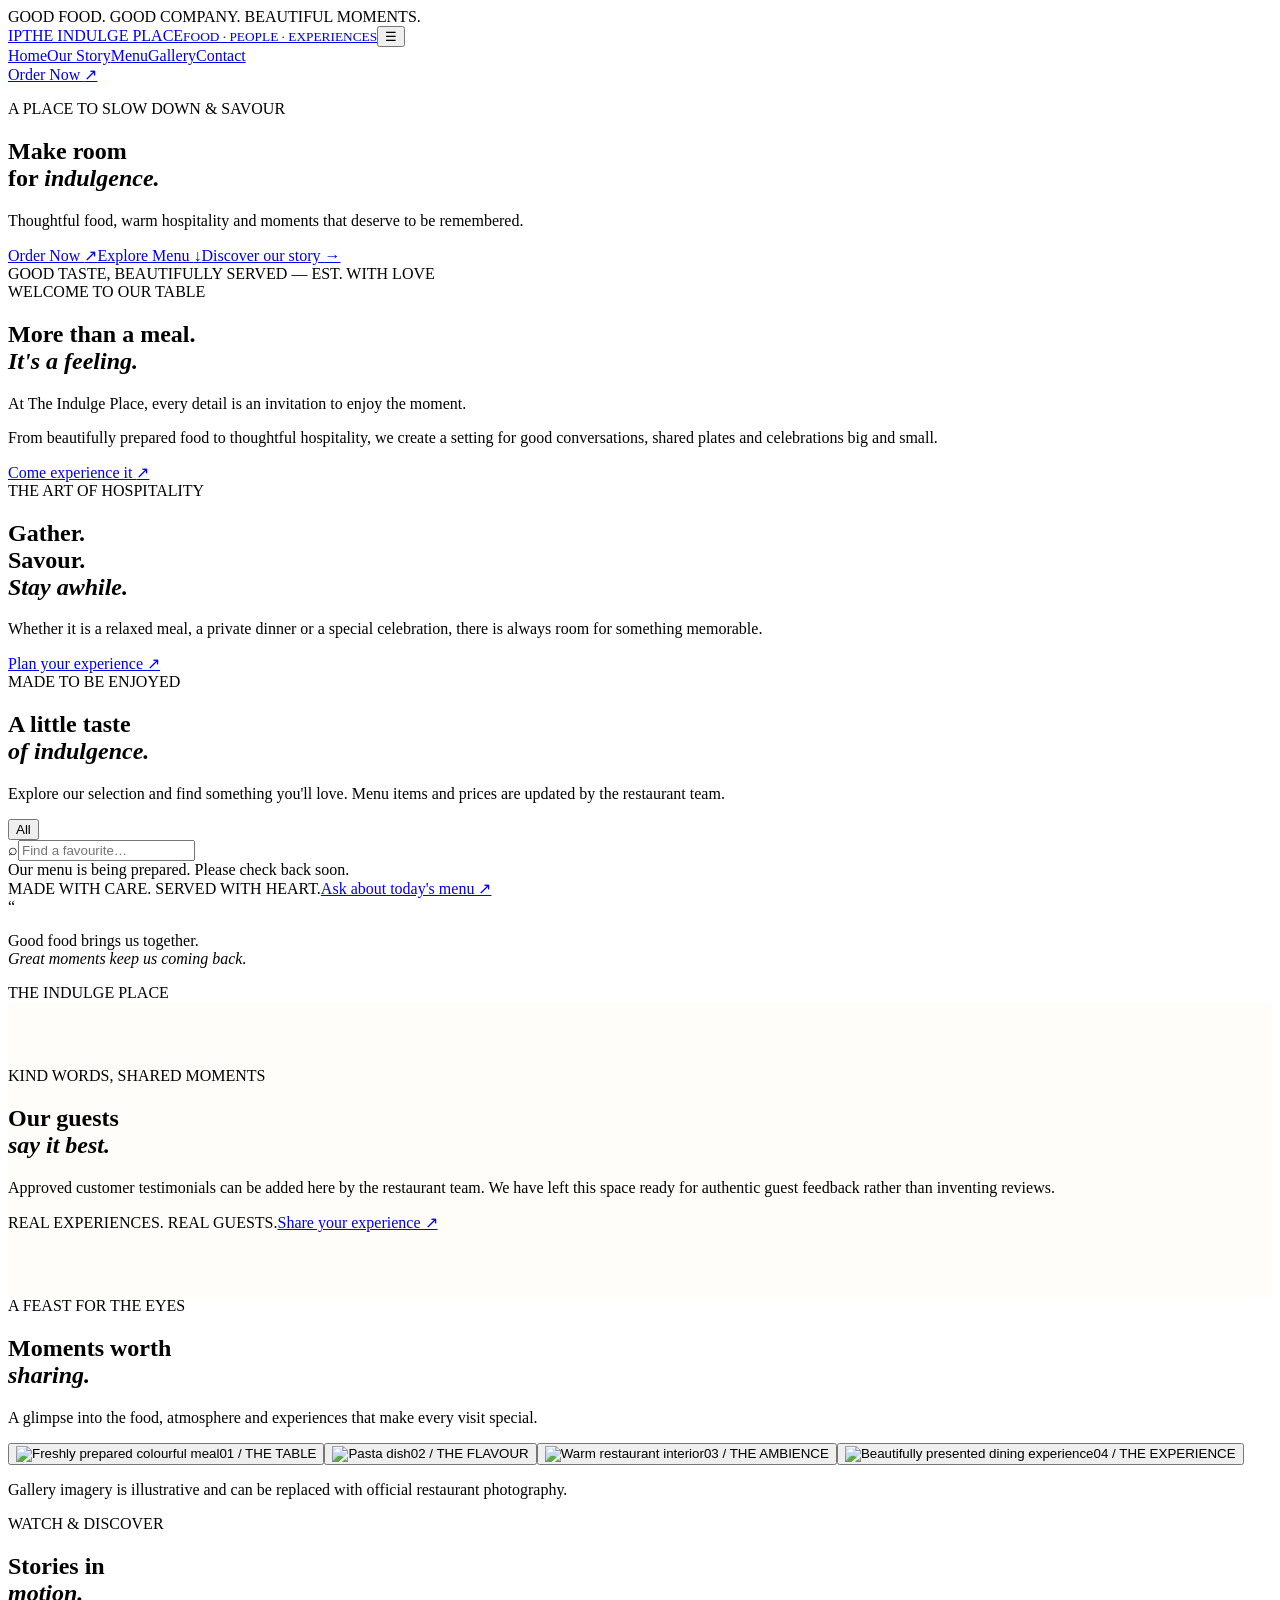
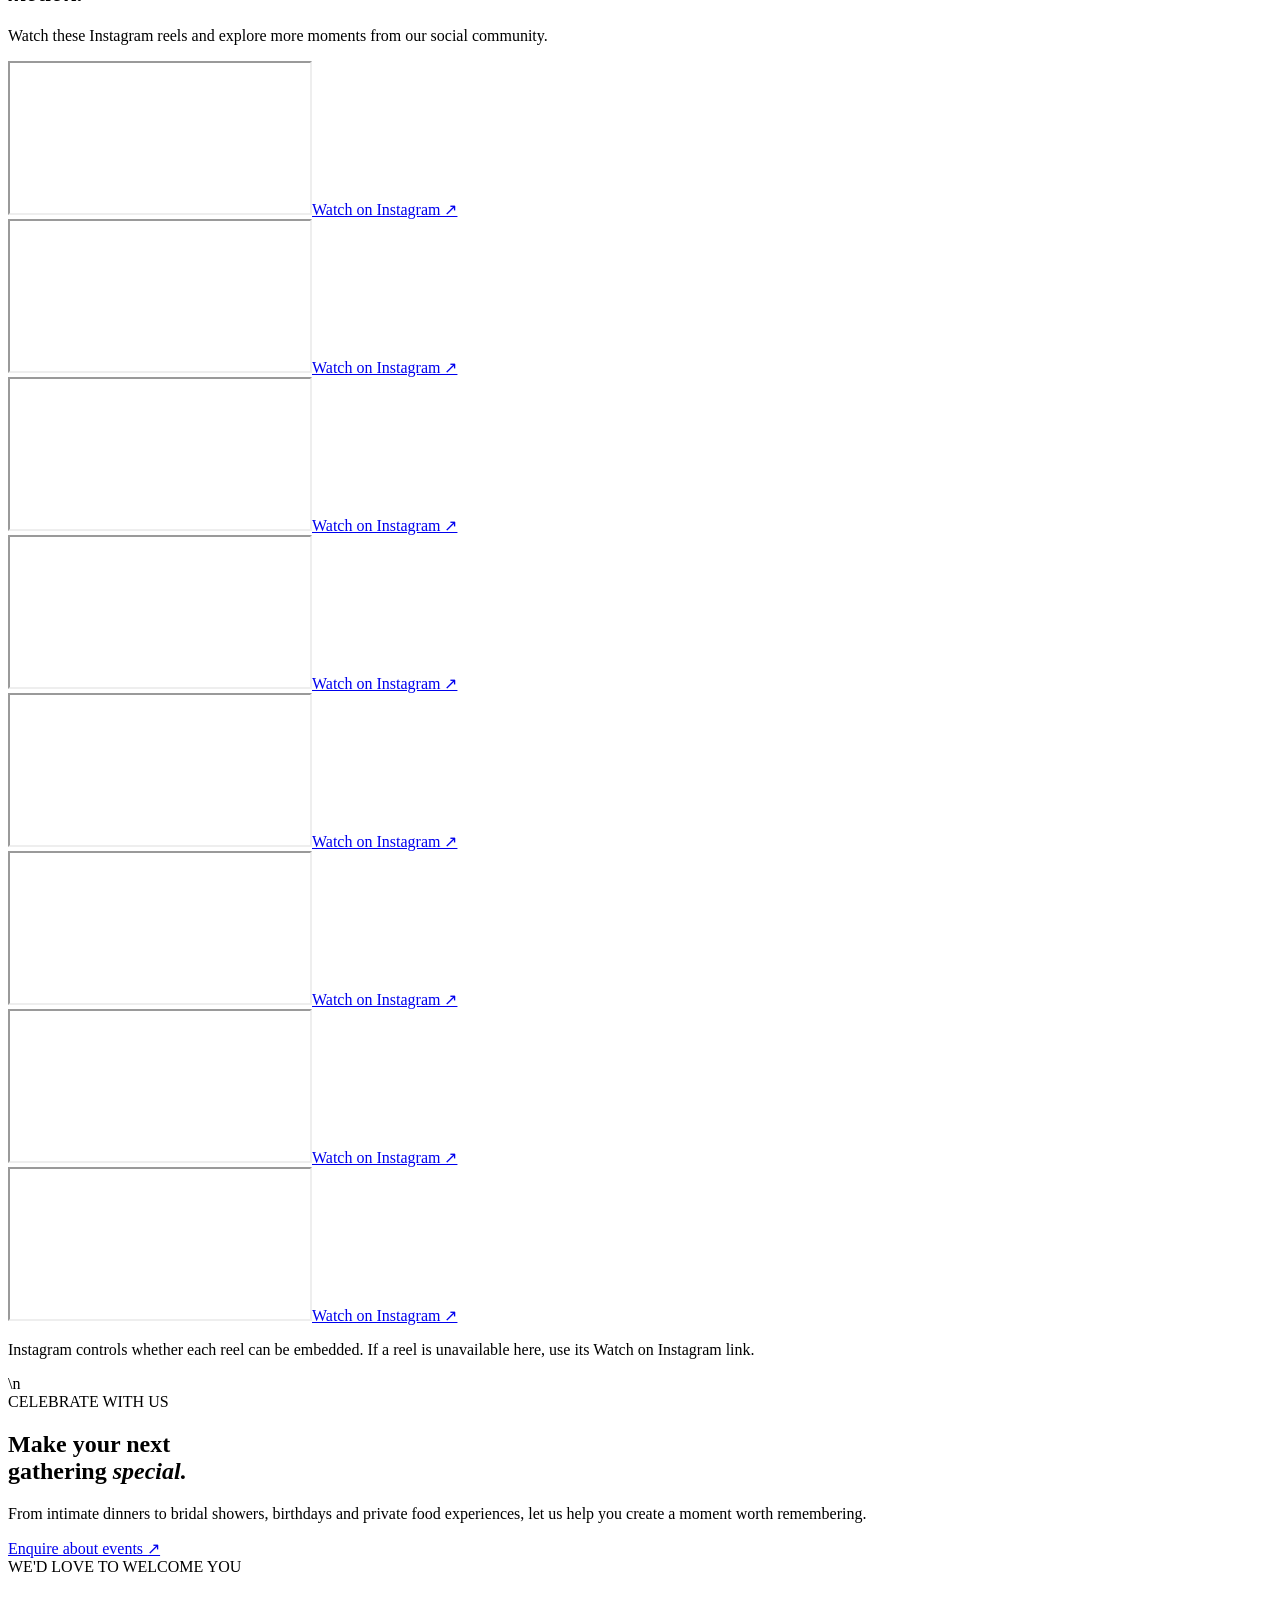
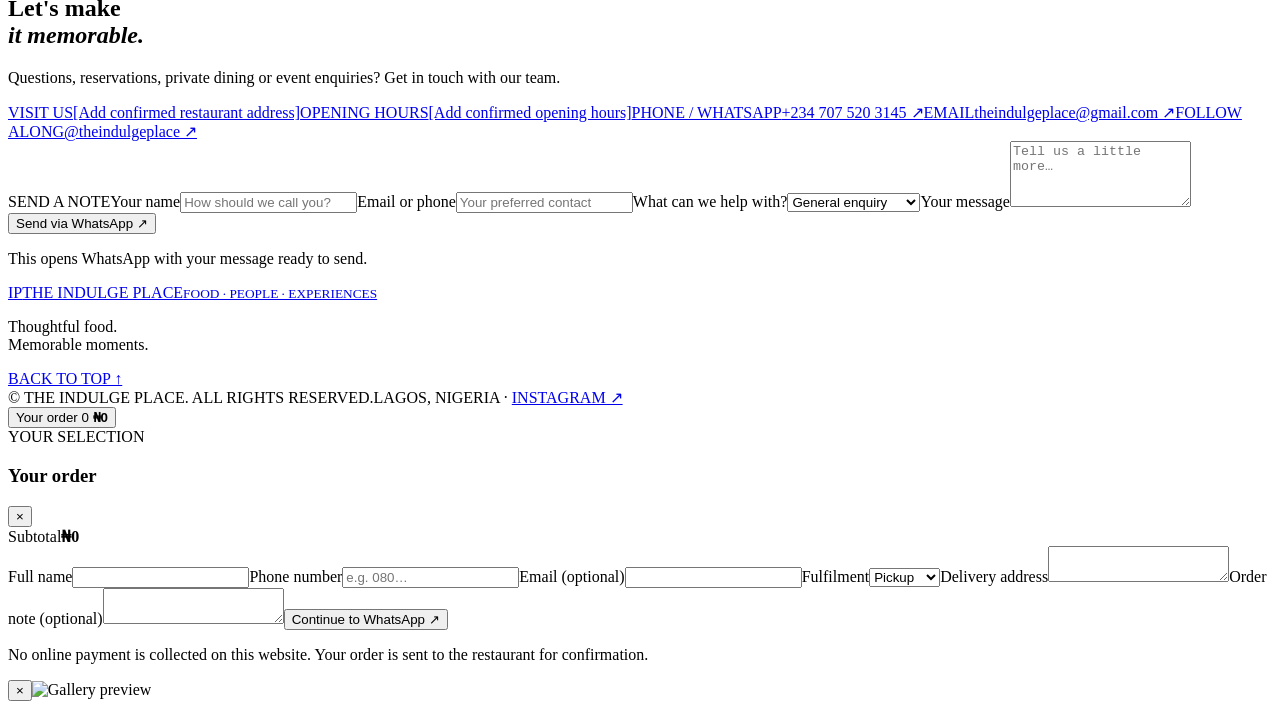
==== public/index.html @ f84de506 "Import restaurant website source from Hatchable" ====
<!doctype html>
<html lang="en"><head><meta charset="utf-8"><meta name="viewport" content="width=device-width,initial-scale=1"><meta name="theme-color" content="#241b18"><meta name="description" content="The Indulge Place — thoughtful food, warm hospitality and memorable dining experiences."><title>The Indulge Place | A Taste Worth Remembering</title><link rel="preconnect" href="https://fonts.googleapis.com"><link rel="preconnect" href="https://fonts.gstatic.com" crossorigin><link href="https://fonts.googleapis.com/css2?family=DM+Sans:wght@400;500;600;700&family=Playfair+Display:wght@400;500;600;700&display=swap" rel="stylesheet"><link rel="stylesheet" href="/styles.css"><link rel="stylesheet" href="/menu-overrides.css"></head><body>
<div class="announcement">GOOD FOOD. GOOD COMPANY. BEAUTIFUL MOMENTS.</div><header class="site-header"><a class="brand" href="#home"><span class="brand-mark">IP</span><span>THE INDULGE PLACE<small>FOOD · PEOPLE · EXPERIENCES</small></span></a><button class="menu-toggle" aria-label="Open menu" aria-expanded="false" aria-controls="primaryNav">☰</button><nav class="nav" id="primaryNav"><a href="#home">Home</a><a href="#story">Our Story</a><a href="#menu">Menu</a><a href="#gallery">Gallery</a><a href="#contact">Contact</a></nav><a class="header-cta" href="#menu">Order Now <span>↗</span></a></header>
<main><section class="hero" id="home"><div class="hero-photo"></div><div class="hero-shade"></div><div class="hero-content"><p class="eyebrow light">A PLACE TO SLOW DOWN & SAVOUR</p><h1>Make room<br>for <em>indulgence.</em></h1><p class="hero-copy">Thoughtful food, warm hospitality and moments that deserve to be remembered.</p><div class="hero-actions"><a class="btn btn-gold" href="#menu">Order Now <span>↗</span></a><a class="btn btn-glass" href="#menu">Explore Menu <span>↓</span></a><a class="text-link light-link" href="#story">Discover our story <span>→</span></a></div></div><div class="hero-note">GOOD TASTE, BEAUTIFULLY SERVED <span>— EST. WITH LOVE</span></div></section>
<section class="intro section-pad" id="story"><div class="intro-label"><span class="eyebrow">WELCOME TO OUR TABLE</span><span class="fine-line"></span></div><div class="intro-grid"><div><h2>More than a meal.<br><em>It's a feeling.</em></h2></div><div class="intro-text"><p class="lead">At The Indulge Place, every detail is an invitation to enjoy the moment.</p><p>From beautifully prepared food to thoughtful hospitality, we create a setting for good conversations, shared plates and celebrations big and small.</p><a class="under-link" href="#contact">Come experience it <span>↗</span></a></div></div></section>
<section class="feature-band"><div class="feature-image"></div><div class="feature-copy"><span class="eyebrow light">THE ART OF HOSPITALITY</span><h2>Gather.<br>Savour.<br><em>Stay awhile.</em></h2><p>Whether it is a relaxed meal, a private dinner or a special celebration, there is always room for something memorable.</p><a class="btn btn-outline" href="#contact">Plan your experience <span>↗</span></a></div></section>
<section class="menu-section section-pad" id="menu"><div class="section-heading"><div><span class="eyebrow">MADE TO BE ENJOYED</span><h2>A little taste<br><em>of indulgence.</em></h2></div><p>Explore our selection and find something you'll love. Menu items and prices are updated by the restaurant team.</p></div><div class="menu-tools"><div class="filters" id="filters"><button class="filter active" data-category="all">All</button></div><label class="search-box"><span>⌕</span><input id="menuSearch" type="search" placeholder="Find a favourite…" aria-label="Search menu"></label></div><div class="menu-grid" id="menuGrid"><div class="empty-state">Our menu is being prepared. Please check back soon.</div></div><div class="menu-bottom"><span>MADE WITH CARE. SERVED WITH HEART.</span><a class="under-link" href="#contact">Ask about today's menu ↗</a></div></section>
<section class="quote-band"><span class="quote-mark">“</span><p>Good food brings us together.<br><em>Great moments keep us coming back.</em></p><span class="eyebrow">THE INDULGE PLACE</span></section><section class="section-pad" style="background:#fffdf9;padding-top:65px;padding-bottom:65px"><div class="section-heading"><div><span class="eyebrow">KIND WORDS, SHARED MOMENTS</span><h2>Our guests<br><em>say it best.</em></h2></div><p>Approved customer testimonials can be added here by the restaurant team. We have left this space ready for authentic guest feedback rather than inventing reviews.</p></div><div class="menu-bottom"><span>REAL EXPERIENCES. REAL GUESTS.</span><a class="under-link" href="https://www.instagram.com/theindulgeplace/" target="_blank" rel="noreferrer">Share your experience ↗</a></div></section>
<section class="gallery-section section-pad" id="gallery"><div class="section-heading"><div><span class="eyebrow">A FEAST FOR THE EYES</span><h2>Moments worth<br><em>sharing.</em></h2></div><p>A glimpse into the food, atmosphere and experiences that make every visit special.</p></div><div class="gallery-grid"><button class="gallery-tile tall" data-full="https://images.unsplash.com/photo-1547592180-85f173990554?auto=format&fit=crop&w=1400&q=85"><img src="https://images.unsplash.com/photo-1547592180-85f173990554?auto=format&fit=crop&w=900&q=80" alt="Freshly prepared colourful meal"><span>01 / THE TABLE</span></button><button class="gallery-tile" data-full="https://images.unsplash.com/photo-1546549032-9571cd6b27df?auto=format&fit=crop&w=1400&q=85"><img src="https://images.unsplash.com/photo-1546549032-9571cd6b27df?auto=format&fit=crop&w=900&q=80" alt="Pasta dish"><span>02 / THE FLAVOUR</span></button><button class="gallery-tile" data-full="https://images.unsplash.com/photo-1517248135467-4c7edcad34c4?auto=format&fit=crop&w=1400&q=85"><img src="https://images.unsplash.com/photo-1517248135467-4c7edcad34c4?auto=format&fit=crop&w=900&q=80" alt="Warm restaurant interior"><span>03 / THE AMBIENCE</span></button><button class="gallery-tile wide" data-full="https://images.unsplash.com/photo-1414235077428-338989a2e8c0?auto=format&fit=crop&w=1400&q=85"><img src="https://images.unsplash.com/photo-1414235077428-338989a2e8c0?auto=format&fit=crop&w=1100&q=80" alt="Beautifully presented dining experience"><span>04 / THE EXPERIENCE</span></button></div><p class="gallery-disclaimer">Gallery imagery is illustrative and can be replaced with official restaurant photography.</p></section>
<section class="social-reels section-pad" id="reels"><div class="section-heading"><div><span class="eyebrow">WATCH & DISCOVER</span><h2>Stories in<br><em>motion.</em></h2></div><p>Watch these Instagram reels and explore more moments from our social community.</p></div><div class="reels-grid"><div class="reel-card"><iframe src="https://www.instagram.com/reel/De_XOx-R7Hk/embed" title="Instagram reel from etechxhub" loading="lazy" allowtransparency="true" allow="encrypted-media; picture-in-picture; clipboard-write" referrerpolicy="strict-origin-when-cross-origin"></iframe><a href="https://www.instagram.com/etechxhub/reel/De_XOx-R7Hk/" target="_blank" rel="noopener noreferrer">Watch on Instagram ↗</a></div><div class="reel-card"><iframe src="https://www.instagram.com/reel/DeeIF1jRZSC/embed" title="Instagram reel from etechxhub" loading="lazy" allowtransparency="true" allow="encrypted-media; picture-in-picture; clipboard-write" referrerpolicy="strict-origin-when-cross-origin"></iframe><a href="https://www.instagram.com/etechxhub/reel/DeeIF1jRZSC/" target="_blank" rel="noopener noreferrer">Watch on Instagram ↗</a></div><div class="reel-card"><iframe src="https://www.instagram.com/reel/DdJmI50NsZF/embed" title="Instagram reel from bukola_redefinition" loading="lazy" allowtransparency="true" allow="encrypted-media; picture-in-picture; clipboard-write" referrerpolicy="strict-origin-when-cross-origin"></iframe><a href="https://www.instagram.com/bukola_redefinition/reel/DdJmI50NsZF/" target="_blank" rel="noopener noreferrer">Watch on Instagram ↗</a></div><div class="reel-card"><iframe src="https://www.instagram.com/reel/DdT27Lnte0M/embed" title="Instagram reel from bukola_redefinition" loading="lazy" allowtransparency="true" allow="encrypted-media; picture-in-picture; clipboard-write" referrerpolicy="strict-origin-when-cross-origin"></iframe><a href="https://www.instagram.com/bukola_redefinition/reel/DdT27Lnte0M/" target="_blank" rel="noopener noreferrer">Watch on Instagram ↗</a></div><div class="reel-card"><iframe src="https://www.instagram.com/reel/DaS-JajtPeQ/embed" title="Instagram reel from with_jesusewa" loading="lazy" allowtransparency="true" allow="encrypted-media; picture-in-picture; clipboard-write" referrerpolicy="strict-origin-when-cross-origin"></iframe><a href="https://www.instagram.com/with_jesusewa/reel/DaS-JajtPeQ/" target="_blank" rel="noopener noreferrer">Watch on Instagram ↗</a></div><div class="reel-card"><iframe src="https://www.instagram.com/reel/DZKZdxetlGG/embed" title="Instagram reel from bukola_redefinition" loading="lazy" allowtransparency="true" allow="encrypted-media; picture-in-picture; clipboard-write" referrerpolicy="strict-origin-when-cross-origin"></iframe><a href="https://www.instagram.com/bukola_redefinition/reel/DZKZdxetlGG/" target="_blank" rel="noopener noreferrer">Watch on Instagram ↗</a></div><div class="reel-card"><iframe src="https://www.instagram.com/reel/DYRmUgItQcZ/embed" title="Instagram reel from bukola_redefinition" loading="lazy" allowtransparency="true" allow="encrypted-media; picture-in-picture; clipboard-write" referrerpolicy="strict-origin-when-cross-origin"></iframe><a href="https://www.instagram.com/bukola_redefinition/reel/DYRmUgItQcZ/" target="_blank" rel="noopener noreferrer">Watch on Instagram ↗</a></div><div class="reel-card"><iframe src="https://www.instagram.com/reel/DWTh-aIDTIG/embed" title="Instagram reel from bukola_redefinition" loading="lazy" allowtransparency="true" allow="encrypted-media; picture-in-picture; clipboard-write" referrerpolicy="strict-origin-when-cross-origin"></iframe><a href="https://www.instagram.com/bukola_redefinition/reel/DWTh-aIDTIG/" target="_blank" rel="noopener noreferrer">Watch on Instagram ↗</a></div></div><p class="gallery-disclaimer">Instagram controls whether each reel can be embedded. If a reel is unavailable here, use its Watch on Instagram link.</p></section>\n<section class="experience"><div class="experience-photo"></div><div class="experience-content"><span class="eyebrow light">CELEBRATE WITH US</span><h2>Make your next<br>gathering <em>special.</em></h2><p>From intimate dinners to bridal showers, birthdays and private food experiences, let us help you create a moment worth remembering.</p><a class="btn btn-gold" href="#contact">Enquire about events <span>↗</span></a></div></section>
<section class="contact-section section-pad" id="contact"><div class="contact-left"><span class="eyebrow">WE'D LOVE TO WELCOME YOU</span><h2>Let's make<br><em>it memorable.</em></h2><p>Questions, reservations, private dining or event enquiries? Get in touch with our team.</p><div class="contact-details"><a href="#contact"><span>VISIT US</span>[Add confirmed restaurant address]</a><a href="#contact"><span>OPENING HOURS</span>[Add confirmed opening hours]</a><a href="tel:+2347075203145"><span>PHONE / WHATSAPP</span>+234 707 520 3145 ↗</a><a href="mailto:theindulgeplace@gmail.com"><span>EMAIL</span>theindulgeplace@gmail.com ↗</a><a href="https://www.instagram.com/theindulgeplace/" target="_blank" rel="noreferrer"><span>FOLLOW ALONG</span>@theindulgeplace ↗</a></div></div><form class="contact-form" id="contactForm"><span class="eyebrow">SEND A NOTE</span><label>Your name<input name="name" required maxlength="100" placeholder="How should we call you?"></label><label>Email or phone<input name="contact" required maxlength="150" placeholder="Your preferred contact"></label><label>What can we help with?<select name="subject"><option>General enquiry</option><option>Reservation</option><option>Private dining</option><option>Event / celebration</option><option>Other</option></select></label><label>Your message<textarea name="message" rows="4" required maxlength="1000" placeholder="Tell us a little more…"></textarea></label><button class="btn btn-dark" type="submit">Send via WhatsApp <span>↗</span></button><p class="form-note">This opens WhatsApp with your message ready to send.</p></form></section></main>
<footer class="footer"><div class="footer-top"><a class="brand brand-light" href="#home"><span class="brand-mark">IP</span><span>THE INDULGE PLACE<small>FOOD · PEOPLE · EXPERIENCES</small></span></a><p>Thoughtful food.<br>Memorable moments.</p><a class="back-top" href="#home">BACK TO TOP ↑</a></div><div class="footer-bottom"><span>© <span id="year"></span> THE INDULGE PLACE. ALL RIGHTS RESERVED.</span><span>LAGOS, NIGERIA · <a href="https://www.instagram.com/theindulgeplace/" target="_blank" rel="noreferrer">INSTAGRAM ↗</a></span></div></footer>
<div class="cart-float" id="cartFloat"><button id="openCart">Your order <span id="cartCount">0</span> <b id="cartAmount">₦0</b></button></div><div class="overlay" id="cartOverlay"><div class="cart-drawer"><div class="drawer-head"><div><span class="eyebrow">YOUR SELECTION</span><h3>Your order</h3></div><button class="close" id="closeCart" aria-label="Close cart">×</button></div><div id="cartItems" class="cart-items"></div><div class="cart-total"><span>Subtotal</span><strong id="cartSubtotal">₦0</strong></div><form id="checkoutForm"><label>Full name<input name="customer_name" required maxlength="100"></label><label>Phone number<input name="phone" required maxlength="24" placeholder="e.g. 080…"></label><label>Email (optional)<input name="email" type="email"></label><label>Fulfilment<select name="fulfillment" id="fulfillment"><option value="pickup">Pickup</option><option value="delivery">Delivery</option></select></label><label id="addressField" class="hidden">Delivery address<textarea name="address" rows="2"></textarea></label><label>Order note (optional)<textarea name="notes" rows="2"></textarea></label><button class="btn btn-dark full" type="submit">Continue to WhatsApp <span>↗</span></button><p class="form-note">No online payment is collected on this website. Your order is sent to the restaurant for confirmation.</p></form></div></div><div class="lightbox" id="lightbox"><button class="lightbox-close" aria-label="Close image">×</button><img alt="Gallery preview"></div><div class="toast" id="toast" role="status"></div><script src="/app.js" defer></script></body></html>
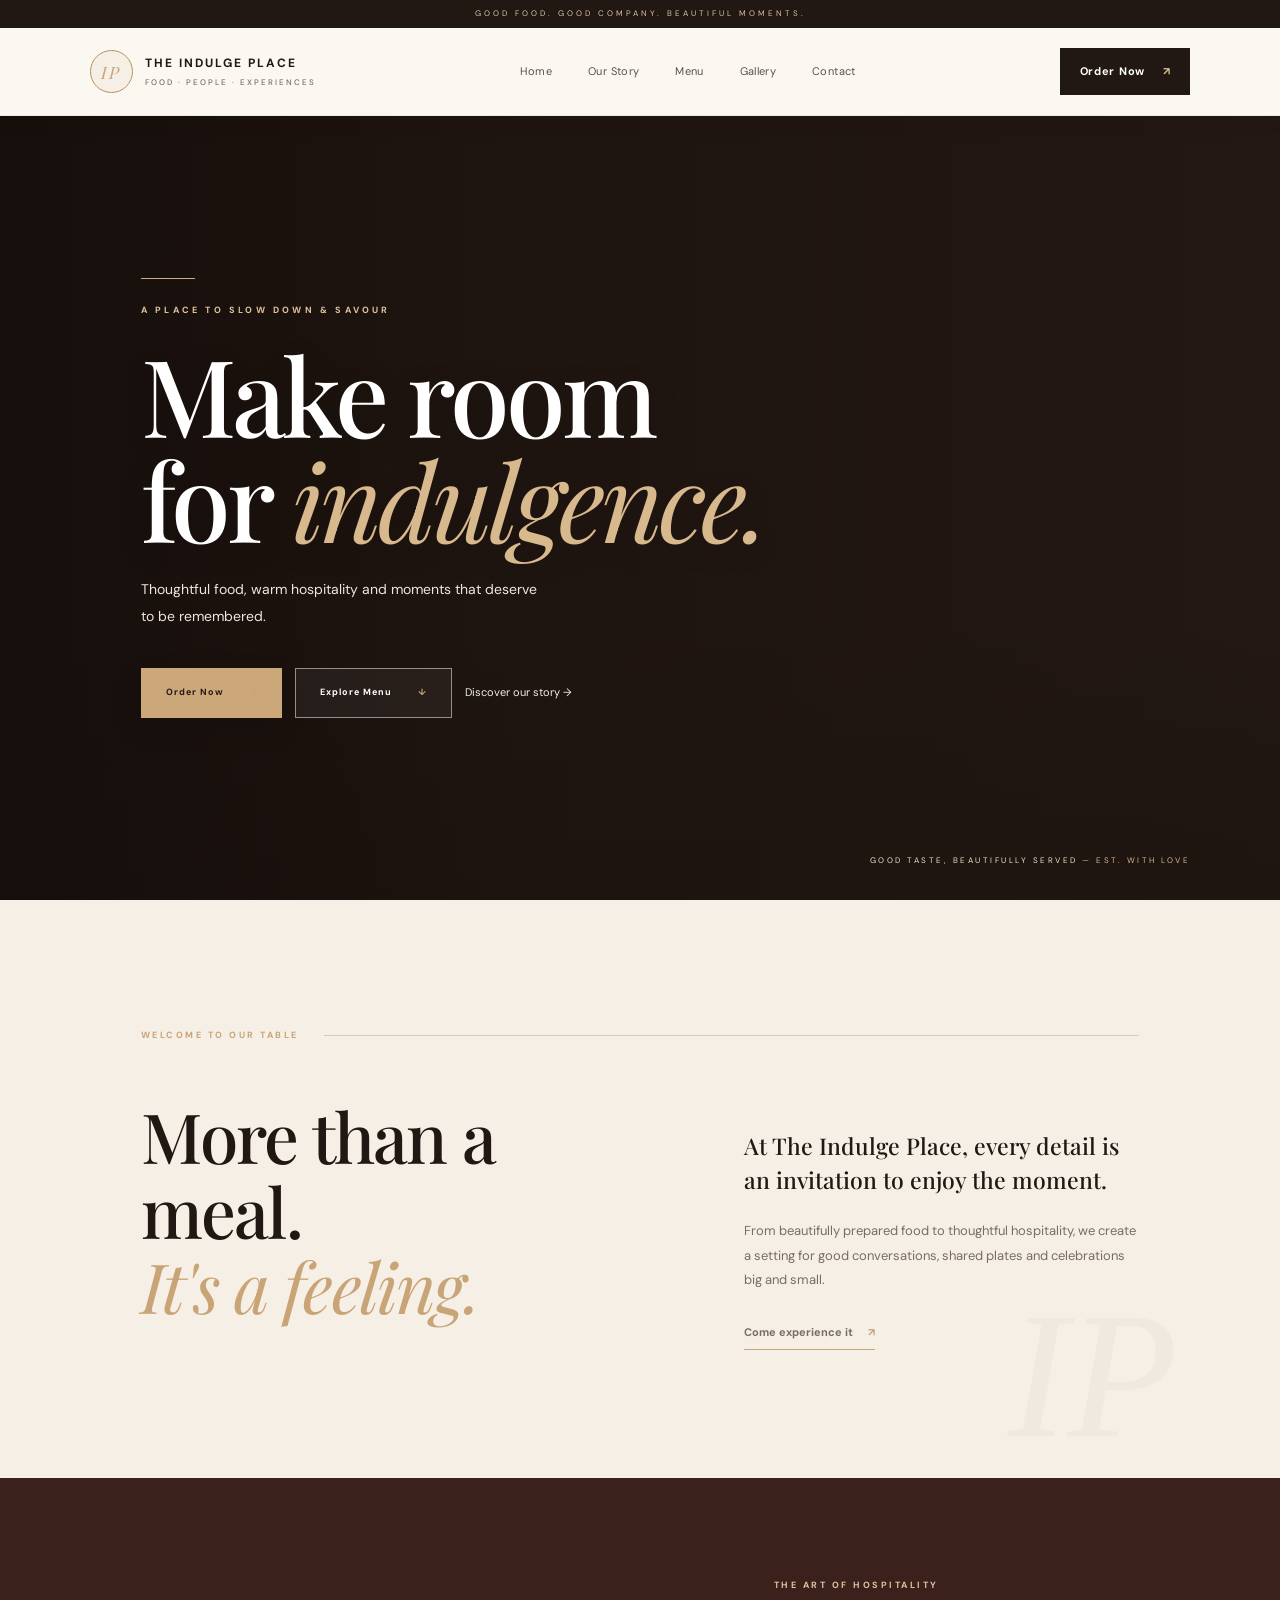
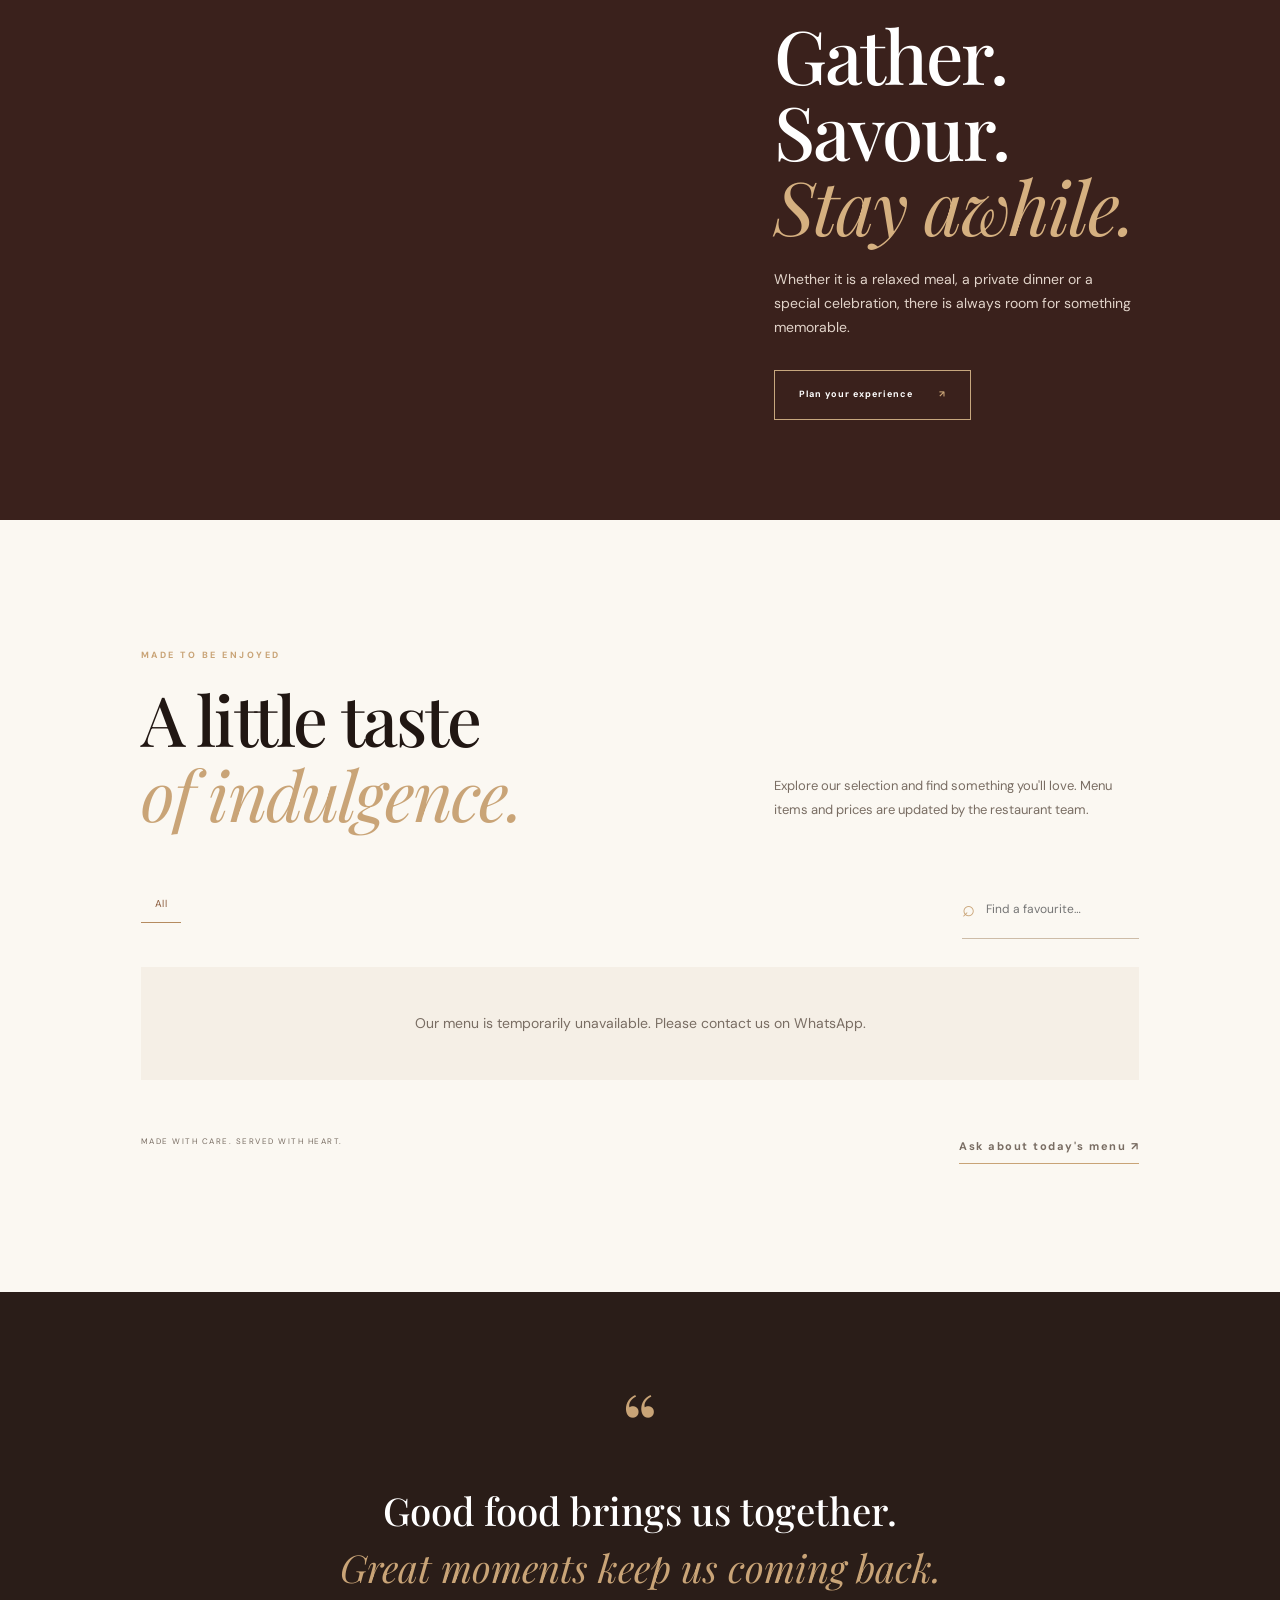
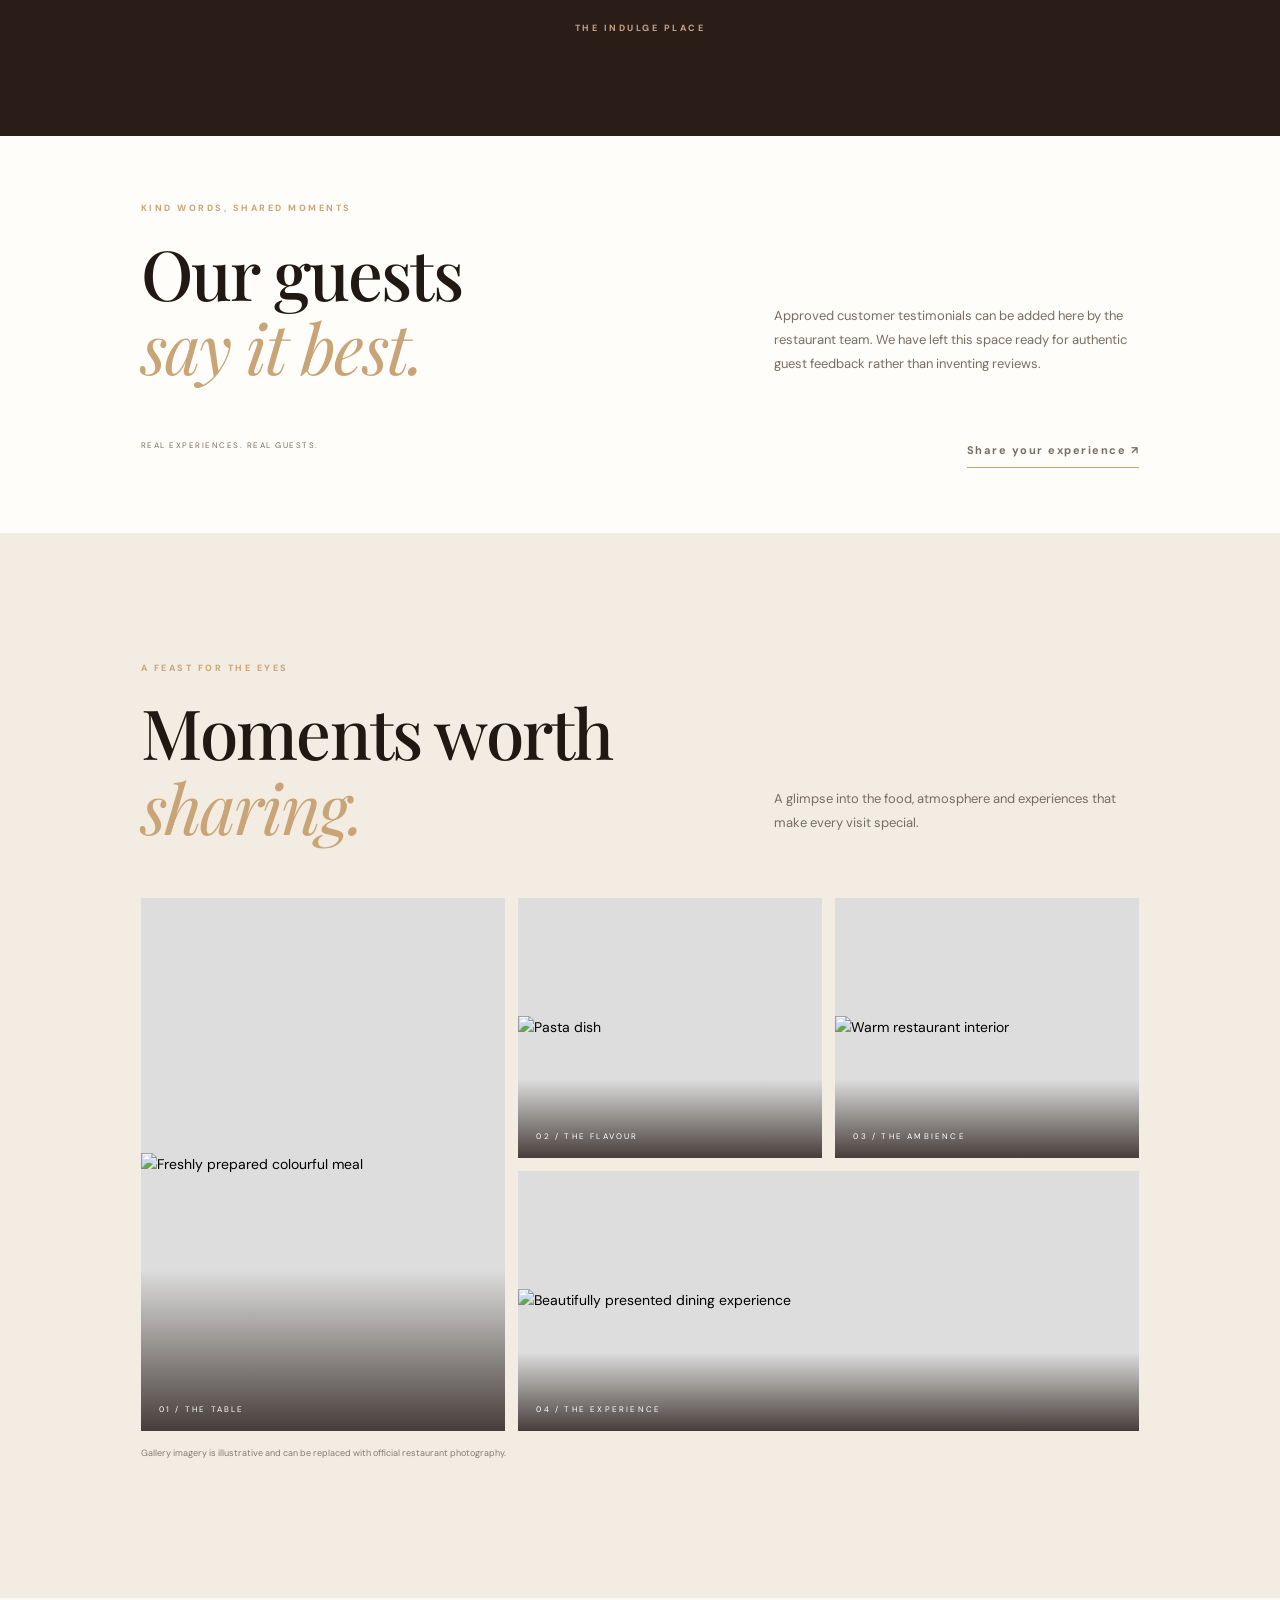
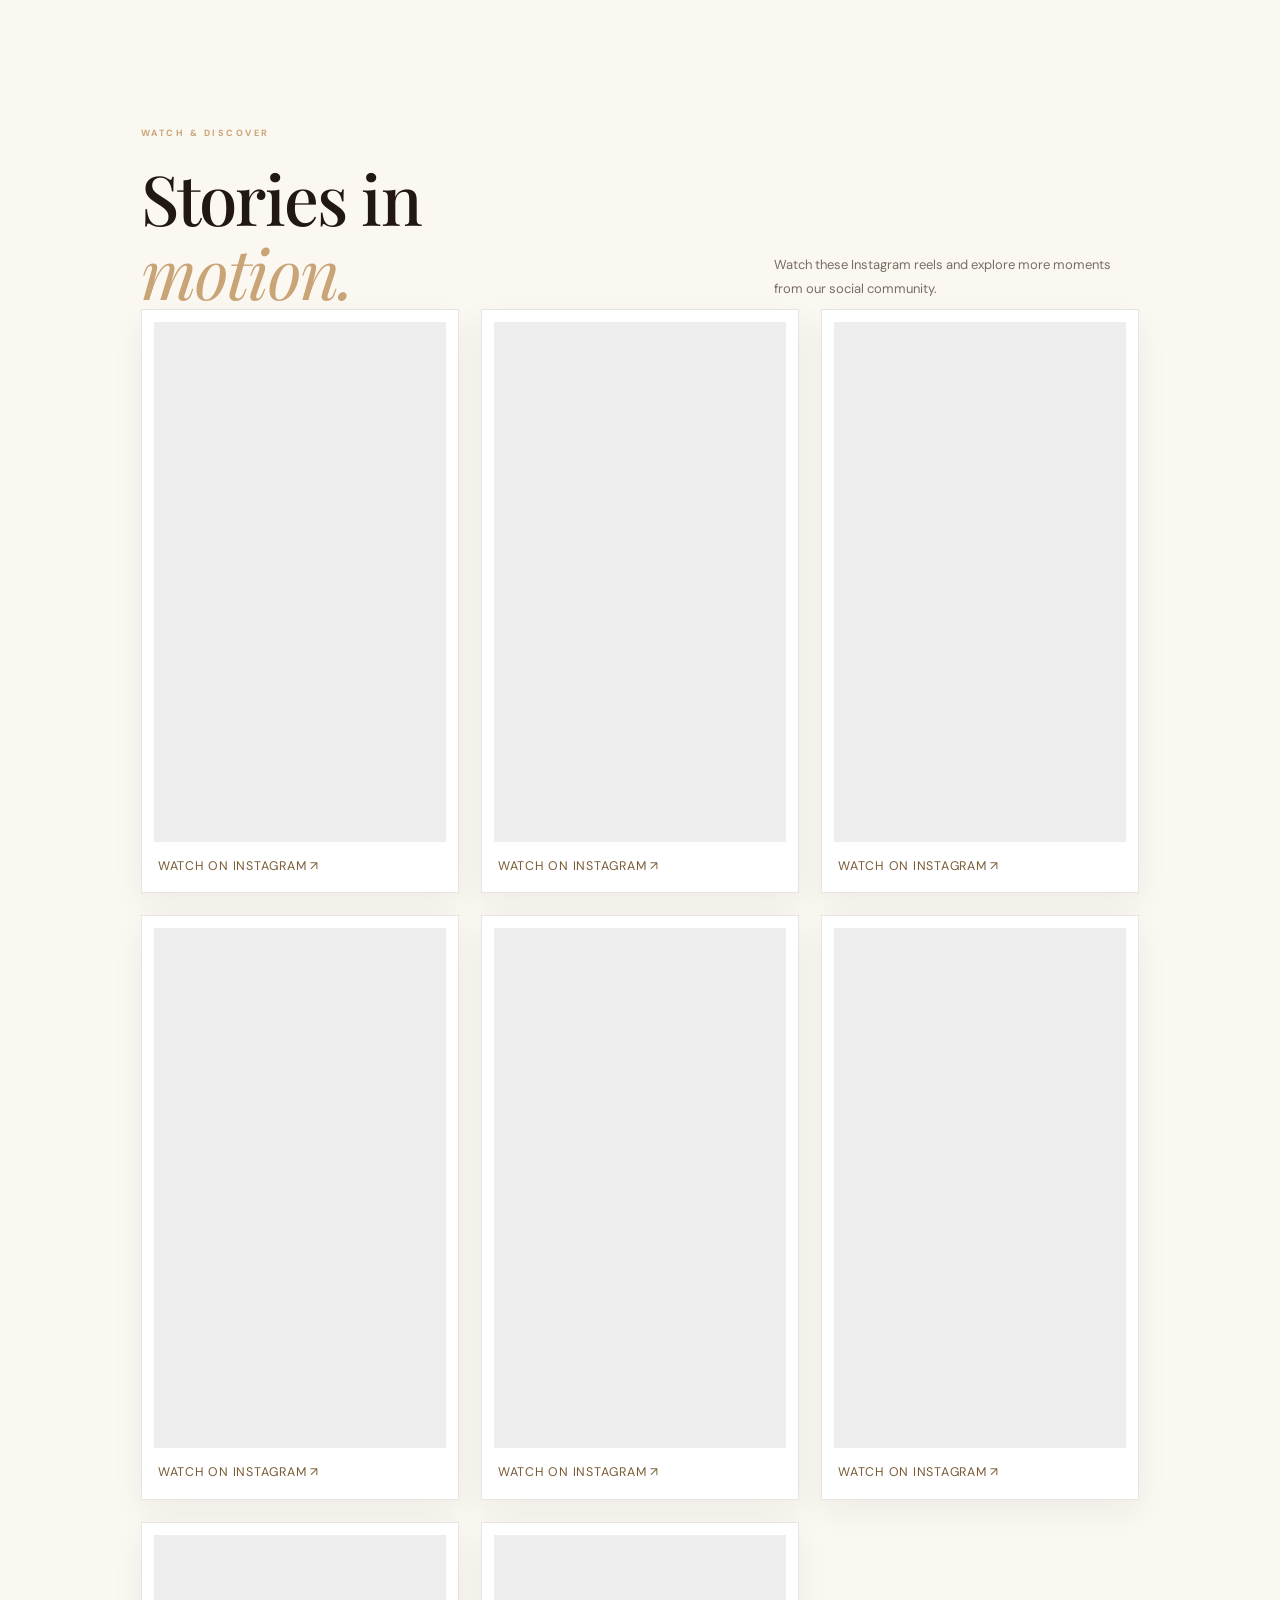
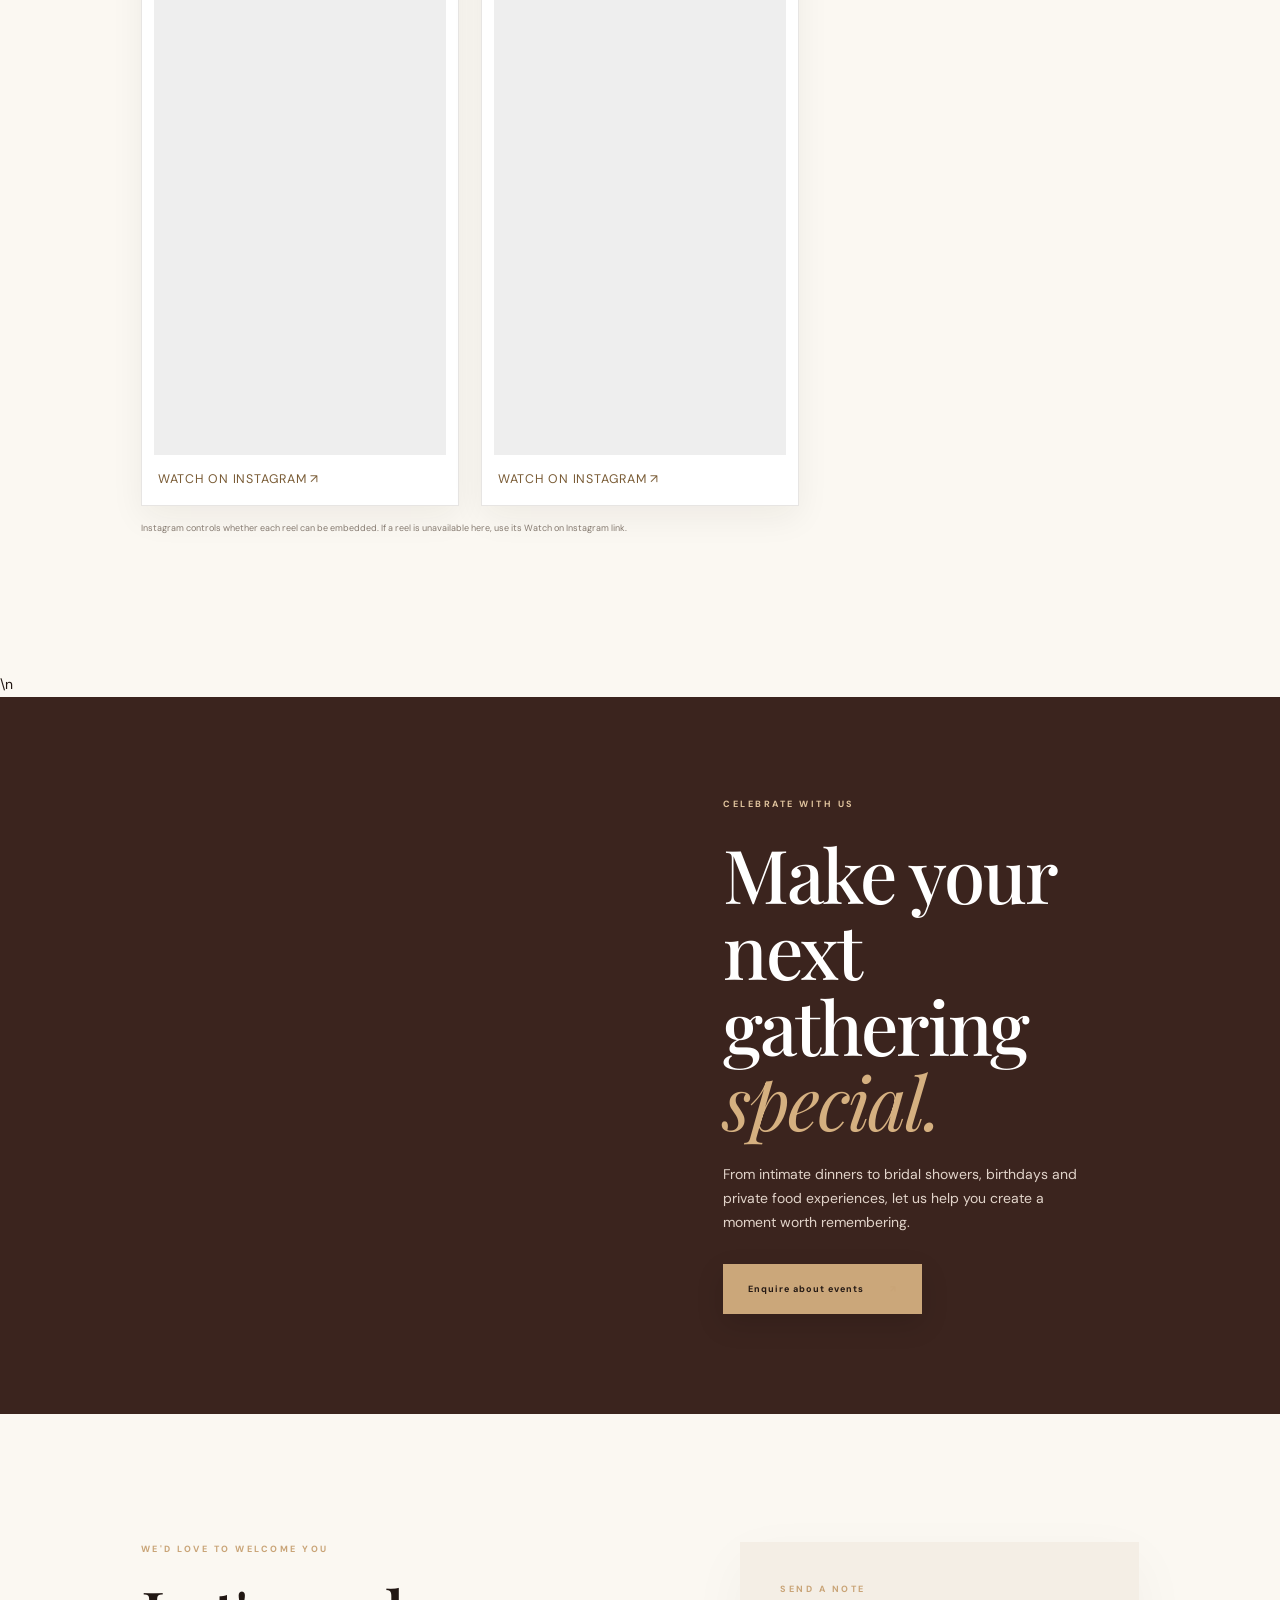
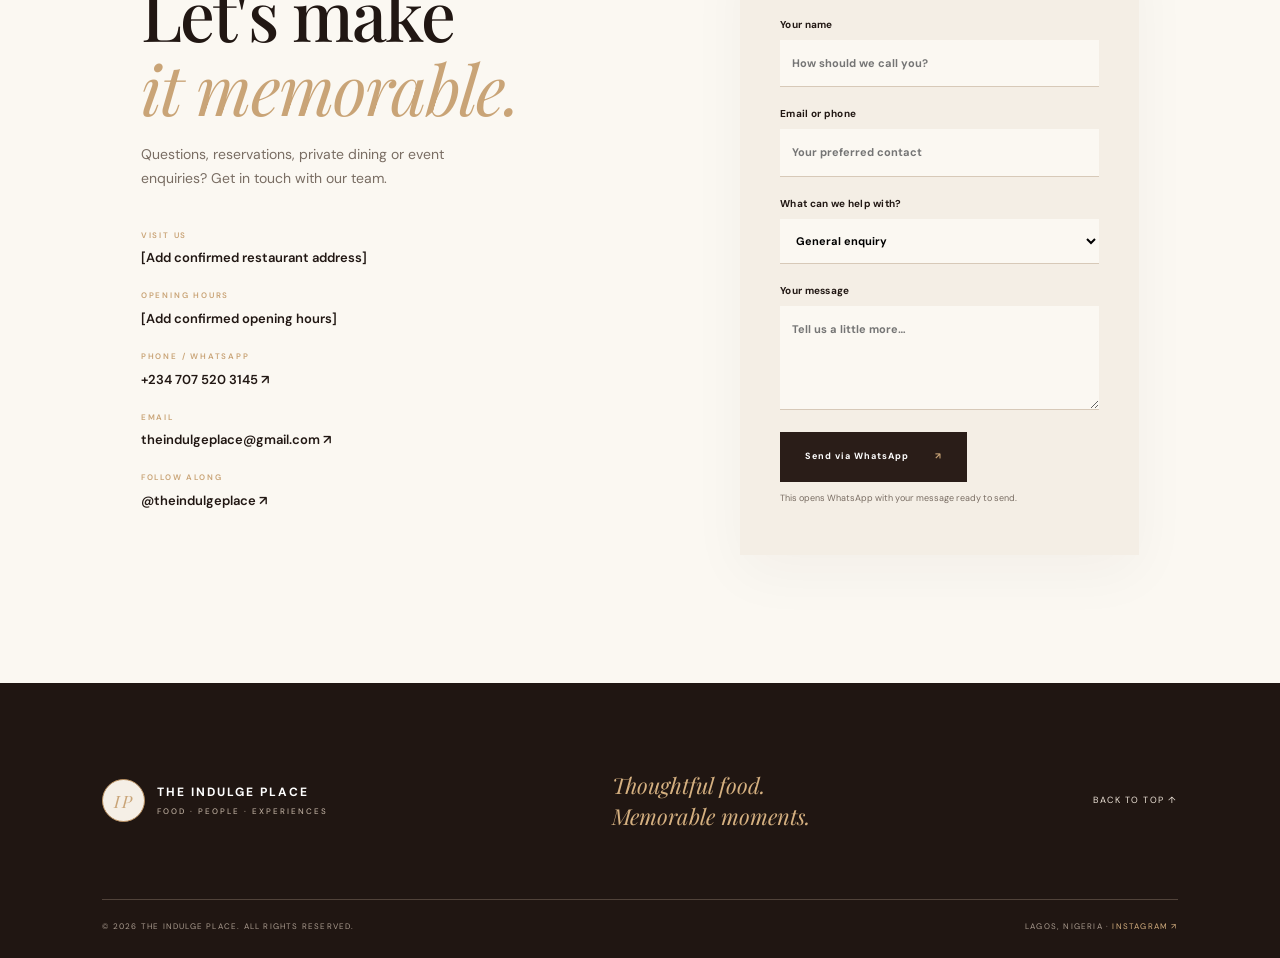
==== commit 8fab8973: "Fix asset paths for GitHub Pages" ====
--- a/public/index.html
+++ b/public/index.html
@@ -1,5 +1,5 @@
 <!doctype html>
-<html lang="en"><head><meta charset="utf-8"><meta name="viewport" content="width=device-width,initial-scale=1"><meta name="theme-color" content="#241b18"><meta name="description" content="The Indulge Place — thoughtful food, warm hospitality and memorable dining experiences."><title>The Indulge Place | A Taste Worth Remembering</title><link rel="preconnect" href="https://fonts.googleapis.com"><link rel="preconnect" href="https://fonts.gstatic.com" crossorigin><link href="https://fonts.googleapis.com/css2?family=DM+Sans:wght@400;500;600;700&family=Playfair+Display:wght@400;500;600;700&display=swap" rel="stylesheet"><link rel="stylesheet" href="/styles.css"><link rel="stylesheet" href="/menu-overrides.css"></head><body>
+<html lang="en"><head><meta charset="utf-8"><meta name="viewport" content="width=device-width,initial-scale=1"><meta name="theme-color" content="#241b18"><meta name="description" content="The Indulge Place — thoughtful food, warm hospitality and memorable dining experiences."><title>The Indulge Place | A Taste Worth Remembering</title><link rel="preconnect" href="https://fonts.googleapis.com"><link rel="preconnect" href="https://fonts.gstatic.com" crossorigin><link href="https://fonts.googleapis.com/css2?family=DM+Sans:wght@400;500;600;700&family=Playfair+Display:wght@400;500;600;700&display=swap" rel="stylesheet"><link rel="stylesheet" href="styles.css"><link rel="stylesheet" href="menu-overrides.css"></head><body>
 <div class="announcement">GOOD FOOD. GOOD COMPANY. BEAUTIFUL MOMENTS.</div><header class="site-header"><a class="brand" href="#home"><span class="brand-mark">IP</span><span>THE INDULGE PLACE<small>FOOD · PEOPLE · EXPERIENCES</small></span></a><button class="menu-toggle" aria-label="Open menu" aria-expanded="false" aria-controls="primaryNav">☰</button><nav class="nav" id="primaryNav"><a href="#home">Home</a><a href="#story">Our Story</a><a href="#menu">Menu</a><a href="#gallery">Gallery</a><a href="#contact">Contact</a></nav><a class="header-cta" href="#menu">Order Now <span>↗</span></a></header>
 <main><section class="hero" id="home"><div class="hero-photo"></div><div class="hero-shade"></div><div class="hero-content"><p class="eyebrow light">A PLACE TO SLOW DOWN & SAVOUR</p><h1>Make room<br>for <em>indulgence.</em></h1><p class="hero-copy">Thoughtful food, warm hospitality and moments that deserve to be remembered.</p><div class="hero-actions"><a class="btn btn-gold" href="#menu">Order Now <span>↗</span></a><a class="btn btn-glass" href="#menu">Explore Menu <span>↓</span></a><a class="text-link light-link" href="#story">Discover our story <span>→</span></a></div></div><div class="hero-note">GOOD TASTE, BEAUTIFULLY SERVED <span>— EST. WITH LOVE</span></div></section>
 <section class="intro section-pad" id="story"><div class="intro-label"><span class="eyebrow">WELCOME TO OUR TABLE</span><span class="fine-line"></span></div><div class="intro-grid"><div><h2>More than a meal.<br><em>It's a feeling.</em></h2></div><div class="intro-text"><p class="lead">At The Indulge Place, every detail is an invitation to enjoy the moment.</p><p>From beautifully prepared food to thoughtful hospitality, we create a setting for good conversations, shared plates and celebrations big and small.</p><a class="under-link" href="#contact">Come experience it <span>↗</span></a></div></div></section>
@@ -10,4 +10,4 @@
 <section class="social-reels section-pad" id="reels"><div class="section-heading"><div><span class="eyebrow">WATCH & DISCOVER</span><h2>Stories in<br><em>motion.</em></h2></div><p>Watch these Instagram reels and explore more moments from our social community.</p></div><div class="reels-grid"><div class="reel-card"><iframe src="https://www.instagram.com/reel/De_XOx-R7Hk/embed" title="Instagram reel from etechxhub" loading="lazy" allowtransparency="true" allow="encrypted-media; picture-in-picture; clipboard-write" referrerpolicy="strict-origin-when-cross-origin"></iframe><a href="https://www.instagram.com/etechxhub/reel/De_XOx-R7Hk/" target="_blank" rel="noopener noreferrer">Watch on Instagram ↗</a></div><div class="reel-card"><iframe src="https://www.instagram.com/reel/DeeIF1jRZSC/embed" title="Instagram reel from etechxhub" loading="lazy" allowtransparency="true" allow="encrypted-media; picture-in-picture; clipboard-write" referrerpolicy="strict-origin-when-cross-origin"></iframe><a href="https://www.instagram.com/etechxhub/reel/DeeIF1jRZSC/" target="_blank" rel="noopener noreferrer">Watch on Instagram ↗</a></div><div class="reel-card"><iframe src="https://www.instagram.com/reel/DdJmI50NsZF/embed" title="Instagram reel from bukola_redefinition" loading="lazy" allowtransparency="true" allow="encrypted-media; picture-in-picture; clipboard-write" referrerpolicy="strict-origin-when-cross-origin"></iframe><a href="https://www.instagram.com/bukola_redefinition/reel/DdJmI50NsZF/" target="_blank" rel="noopener noreferrer">Watch on Instagram ↗</a></div><div class="reel-card"><iframe src="https://www.instagram.com/reel/DdT27Lnte0M/embed" title="Instagram reel from bukola_redefinition" loading="lazy" allowtransparency="true" allow="encrypted-media; picture-in-picture; clipboard-write" referrerpolicy="strict-origin-when-cross-origin"></iframe><a href="https://www.instagram.com/bukola_redefinition/reel/DdT27Lnte0M/" target="_blank" rel="noopener noreferrer">Watch on Instagram ↗</a></div><div class="reel-card"><iframe src="https://www.instagram.com/reel/DaS-JajtPeQ/embed" title="Instagram reel from with_jesusewa" loading="lazy" allowtransparency="true" allow="encrypted-media; picture-in-picture; clipboard-write" referrerpolicy="strict-origin-when-cross-origin"></iframe><a href="https://www.instagram.com/with_jesusewa/reel/DaS-JajtPeQ/" target="_blank" rel="noopener noreferrer">Watch on Instagram ↗</a></div><div class="reel-card"><iframe src="https://www.instagram.com/reel/DZKZdxetlGG/embed" title="Instagram reel from bukola_redefinition" loading="lazy" allowtransparency="true" allow="encrypted-media; picture-in-picture; clipboard-write" referrerpolicy="strict-origin-when-cross-origin"></iframe><a href="https://www.instagram.com/bukola_redefinition/reel/DZKZdxetlGG/" target="_blank" rel="noopener noreferrer">Watch on Instagram ↗</a></div><div class="reel-card"><iframe src="https://www.instagram.com/reel/DYRmUgItQcZ/embed" title="Instagram reel from bukola_redefinition" loading="lazy" allowtransparency="true" allow="encrypted-media; picture-in-picture; clipboard-write" referrerpolicy="strict-origin-when-cross-origin"></iframe><a href="https://www.instagram.com/bukola_redefinition/reel/DYRmUgItQcZ/" target="_blank" rel="noopener noreferrer">Watch on Instagram ↗</a></div><div class="reel-card"><iframe src="https://www.instagram.com/reel/DWTh-aIDTIG/embed" title="Instagram reel from bukola_redefinition" loading="lazy" allowtransparency="true" allow="encrypted-media; picture-in-picture; clipboard-write" referrerpolicy="strict-origin-when-cross-origin"></iframe><a href="https://www.instagram.com/bukola_redefinition/reel/DWTh-aIDTIG/" target="_blank" rel="noopener noreferrer">Watch on Instagram ↗</a></div></div><p class="gallery-disclaimer">Instagram controls whether each reel can be embedded. If a reel is unavailable here, use its Watch on Instagram link.</p></section>\n<section class="experience"><div class="experience-photo"></div><div class="experience-content"><span class="eyebrow light">CELEBRATE WITH US</span><h2>Make your next<br>gathering <em>special.</em></h2><p>From intimate dinners to bridal showers, birthdays and private food experiences, let us help you create a moment worth remembering.</p><a class="btn btn-gold" href="#contact">Enquire about events <span>↗</span></a></div></section>
 <section class="contact-section section-pad" id="contact"><div class="contact-left"><span class="eyebrow">WE'D LOVE TO WELCOME YOU</span><h2>Let's make<br><em>it memorable.</em></h2><p>Questions, reservations, private dining or event enquiries? Get in touch with our team.</p><div class="contact-details"><a href="#contact"><span>VISIT US</span>[Add confirmed restaurant address]</a><a href="#contact"><span>OPENING HOURS</span>[Add confirmed opening hours]</a><a href="tel:+2347075203145"><span>PHONE / WHATSAPP</span>+234 707 520 3145 ↗</a><a href="mailto:theindulgeplace@gmail.com"><span>EMAIL</span>theindulgeplace@gmail.com ↗</a><a href="https://www.instagram.com/theindulgeplace/" target="_blank" rel="noreferrer"><span>FOLLOW ALONG</span>@theindulgeplace ↗</a></div></div><form class="contact-form" id="contactForm"><span class="eyebrow">SEND A NOTE</span><label>Your name<input name="name" required maxlength="100" placeholder="How should we call you?"></label><label>Email or phone<input name="contact" required maxlength="150" placeholder="Your preferred contact"></label><label>What can we help with?<select name="subject"><option>General enquiry</option><option>Reservation</option><option>Private dining</option><option>Event / celebration</option><option>Other</option></select></label><label>Your message<textarea name="message" rows="4" required maxlength="1000" placeholder="Tell us a little more…"></textarea></label><button class="btn btn-dark" type="submit">Send via WhatsApp <span>↗</span></button><p class="form-note">This opens WhatsApp with your message ready to send.</p></form></section></main>
 <footer class="footer"><div class="footer-top"><a class="brand brand-light" href="#home"><span class="brand-mark">IP</span><span>THE INDULGE PLACE<small>FOOD · PEOPLE · EXPERIENCES</small></span></a><p>Thoughtful food.<br>Memorable moments.</p><a class="back-top" href="#home">BACK TO TOP ↑</a></div><div class="footer-bottom"><span>© <span id="year"></span> THE INDULGE PLACE. ALL RIGHTS RESERVED.</span><span>LAGOS, NIGERIA · <a href="https://www.instagram.com/theindulgeplace/" target="_blank" rel="noreferrer">INSTAGRAM ↗</a></span></div></footer>
-<div class="cart-float" id="cartFloat"><button id="openCart">Your order <span id="cartCount">0</span> <b id="cartAmount">₦0</b></button></div><div class="overlay" id="cartOverlay"><div class="cart-drawer"><div class="drawer-head"><div><span class="eyebrow">YOUR SELECTION</span><h3>Your order</h3></div><button class="close" id="closeCart" aria-label="Close cart">×</button></div><div id="cartItems" class="cart-items"></div><div class="cart-total"><span>Subtotal</span><strong id="cartSubtotal">₦0</strong></div><form id="checkoutForm"><label>Full name<input name="customer_name" required maxlength="100"></label><label>Phone number<input name="phone" required maxlength="24" placeholder="e.g. 080…"></label><label>Email (optional)<input name="email" type="email"></label><label>Fulfilment<select name="fulfillment" id="fulfillment"><option value="pickup">Pickup</option><option value="delivery">Delivery</option></select></label><label id="addressField" class="hidden">Delivery address<textarea name="address" rows="2"></textarea></label><label>Order note (optional)<textarea name="notes" rows="2"></textarea></label><button class="btn btn-dark full" type="submit">Continue to WhatsApp <span>↗</span></button><p class="form-note">No online payment is collected on this website. Your order is sent to the restaurant for confirmation.</p></form></div></div><div class="lightbox" id="lightbox"><button class="lightbox-close" aria-label="Close image">×</button><img alt="Gallery preview"></div><div class="toast" id="toast" role="status"></div><script src="/app.js" defer></script></body></html>+<div class="cart-float" id="cartFloat"><button id="openCart">Your order <span id="cartCount">0</span> <b id="cartAmount">₦0</b></button></div><div class="overlay" id="cartOverlay"><div class="cart-drawer"><div class="drawer-head"><div><span class="eyebrow">YOUR SELECTION</span><h3>Your order</h3></div><button class="close" id="closeCart" aria-label="Close cart">×</button></div><div id="cartItems" class="cart-items"></div><div class="cart-total"><span>Subtotal</span><strong id="cartSubtotal">₦0</strong></div><form id="checkoutForm"><label>Full name<input name="customer_name" required maxlength="100"></label><label>Phone number<input name="phone" required maxlength="24" placeholder="e.g. 080…"></label><label>Email (optional)<input name="email" type="email"></label><label>Fulfilment<select name="fulfillment" id="fulfillment"><option value="pickup">Pickup</option><option value="delivery">Delivery</option></select></label><label id="addressField" class="hidden">Delivery address<textarea name="address" rows="2"></textarea></label><label>Order note (optional)<textarea name="notes" rows="2"></textarea></label><button class="btn btn-dark full" type="submit">Continue to WhatsApp <span>↗</span></button><p class="form-note">No online payment is collected on this website. Your order is sent to the restaurant for confirmation.</p></form></div></div><div class="lightbox" id="lightbox"><button class="lightbox-close" aria-label="Close image">×</button><img alt="Gallery preview"></div><div class="toast" id="toast" role="status"></div><script src="app.js" defer></script></body></html>
--- a/public/styles.css
+++ b/public/styles.css
@@ -0,0 +1,105 @@
+@import url('https://fonts.googleapis.com/css2?family=DM+Sans:wght@400;500;600;700&family=Playfair+Display:ital,wght@0,400;0,500;0,600;0,700;1,400;1,500&display=swap');:root{--ink:#261d19;--muted:#766a62;--cream:#f6f1e9;--paper:#fffdf9;--gold:#c49a62;--wine:#59352d;--line:#e7ded3;--serif:'Playfair Display',Georgia,serif;--sans:'DM Sans',Arial,sans-serif}*{box-sizing:border-box}html{scroll-behavior:smooth}body{margin:0;background:var(--paper);color:var(--ink);font-family:var(--sans);font-size:14px;line-height:1.7}a{color:inherit;text-decoration:none}button,input,select,textarea{font:inherit}button{cursor:pointer}.announcement{height:30px;background:var(--ink);color:#e9d8c3;text-align:center;font-size:9px;letter-spacing:2px;padding:6px}.site-header{height:88px;padding:0 7%;display:flex;align-items:center;justify-content:space-between;background:var(--paper);position:sticky;top:0;z-index:20;border-bottom:1px solid #eee8df}.brand{display:flex;align-items:center;gap:12px;font-size:12px;font-weight:700;letter-spacing:1.5px;line-height:1.3}.brand-mark{width:40px;height:40px;border:1px solid var(--gold);border-radius:50%;display:grid;place-items:center;font:italic 17px var(--serif);color:var(--gold)}.brand small{display:block;font-size:8px;letter-spacing:2px;font-weight:500;color:var(--muted);margin-top:5px}.nav{display:flex;gap:32px;color:#5c514a;font-size:12px}.nav a:hover,.under-link:hover{color:var(--gold)}.header-cta{font-size:11px;font-weight:700;border-bottom:1px solid var(--gold);padding:9px 0}.header-cta span,.btn span{margin-left:14px;color:var(--gold)}.menu-toggle{display:none;background:none;border:0;font-size:24px}.hero{height:min(720px,calc(100vh - 118px));min-height:590px;position:relative;background:#382a22;color:white;display:flex;align-items:center;overflow:hidden}.hero-photo{position:absolute;inset:0;background:url('https://images.unsplash.com/photo-1414235077428-338989a2e8c0?auto=format&fit=crop&w=2200&q=90') center 52%/cover;transform:scale(1.02);animation:slowzoom 16s ease-in-out infinite alternate}.hero-shade{position:absolute;inset:0;background:linear-gradient(90deg,rgba(22,16,13,.83),rgba(22,16,13,.43) 54%,rgba(22,16,13,.05))}.hero-content{position:relative;z-index:1;margin-left:12%;max-width:610px;padding:55px 24px 70px 0;animation:rise .9s ease both}.eyebrow{font-size:9px;letter-spacing:2.5px;font-weight:700;color:var(--gold);display:block}.eyebrow.light{color:#e1c49e}.hero h1{font:500 clamp(55px,7.5vw,104px)/1.02 var(--serif);letter-spacing:-3px;margin:24px 0}.hero h1 em,h2 em,.quote-band em{font-weight:400;color:var(--gold)}.hero-copy{font-size:15px;max-width:390px;color:#e4ddd5;line-height:1.9}.hero-actions{display:flex;align-items:center;gap:30px;margin-top:34px}.btn{display:inline-flex;justify-content:center;align-items:center;gap:12px;padding:15px 22px;border:1px solid transparent;font-size:10px;font-weight:700;letter-spacing:.6px;transition:.25s}.btn-gold{background:var(--gold);color:#211914}.btn-gold:hover{background:#dfbd91;transform:translateY(-2px)}.btn-dark{background:var(--ink);color:white}.btn-dark:hover{background:var(--wine)}.btn-outline{border-color:#c7a77e;color:#fff}.btn-outline:hover{background:var(--gold);color:var(--ink)}.text-link{font-size:11px}.light-link{color:#eee}.hero-note{position:absolute;bottom:32px;right:7%;font-size:8px;letter-spacing:2px;color:#e5d8c7}.hero-note span{color:#bfa98e}.section-pad{padding:115px 12%}.intro{background:var(--cream)}.intro-label{display:flex;align-items:center;gap:25px}.fine-line{height:1px;background:#d6cabc;flex:1}.intro-grid{display:grid;grid-template-columns:1.1fr .9fr;gap:10%;margin-top:44px}.intro h2,.section-heading h2,.contact-left h2{font:500 clamp(42px,5vw,66px)/1.13 var(--serif);letter-spacing:-1.8px;margin:0}.intro-text{padding-top:8px;max-width:450px;color:var(--muted)}.intro-text .lead{font:500 20px/1.55 var(--serif);color:var(--ink)}.under-link{display:inline-block;margin-top:17px;padding-bottom:7px;border-bottom:1px solid var(--gold);font-size:11px;font-weight:700}.under-link span{color:var(--gold);margin-left:12px}.feature-band{min-height:570px;background:var(--wine);color:white;display:grid;grid-template-columns:1fr 1fr}.feature-image{background:url('https://images.unsplash.com/photo-1559339352-11d035aa65de?auto=format&fit=crop&w=1200&q=85') center/cover;min-height:570px}.feature-copy{padding:95px 12%;align-self:center}.feature-copy h2,.experience h2{font:500 clamp(45px,5.4vw,72px)/1.12 var(--serif);margin:24px 0}.feature-copy h2 em,.experience h2 em{color:#d5b080}.feature-copy p,.experience-content p{color:#e2d4ca;max-width:360px;margin:0 0 30px}.menu-section{background:var(--paper)}.section-heading{display:flex;justify-content:space-between;align-items:end;gap:50px}.section-heading h2{margin-top:18px}.section-heading>p{max-width:340px;color:var(--muted);font-size:12px;margin-bottom:8px}.menu-tools{display:flex;justify-content:space-between;align-items:center;gap:20px;margin:48px 0 26px;border-bottom:1px solid var(--line);padding-bottom:17px}.filters{display:flex;gap:8px;flex-wrap:wrap}.filter{border:1px solid var(--line);background:transparent;padding:8px 15px;font-size:10px;color:var(--muted)}.filter.active,.filter:hover{background:var(--ink);color:white;border-color:var(--ink)}.search-box{display:flex;align-items:center;gap:9px;border-bottom:1px solid #cbbda9;padding:5px 0}.search-box span{font-size:22px;color:var(--gold)}.search-box input{border:0;background:transparent;outline:0;font-size:11px;width:155px}.menu-grid{display:grid;grid-template-columns:repeat(3,1fr);gap:25px}.menu-card{border:1px solid var(--line);background:#fff;transition:.3s;min-width:0}.menu-card:hover{transform:translateY(-5px);box-shadow:0 15px 35px #39271b12}.menu-card img{width:100%;height:205px;object-fit:cover;background:var(--cream)}.menu-card-body{padding:19px}.menu-card-top{display:flex;justify-content:space-between;gap:10px;align-items:start}.menu-card h3{font:500 19px var(--serif);margin:0}.price{font-size:12px;font-weight:700;white-space:nowrap;color:var(--wine)}.menu-card p{font-size:11px;color:var(--muted);min-height:39px;margin:10px 0 16px}.add-btn{width:100%;background:transparent;border:1px solid var(--gold);padding:10px;color:var(--ink);font-size:10px;font-weight:700}.add-btn:hover{background:var(--gold)}.menu-bottom{display:flex;justify-content:space-between;align-items:center;margin-top:40px;color:var(--muted);font-size:8px;letter-spacing:1.5px}.empty-state{padding:45px;text-align:center;color:var(--muted);grid-column:1/-1;background:var(--cream)}.quote-band{text-align:center;background:#2b211d;color:white;padding:82px 20px}.quote-mark{font:90px/.7 var(--serif);color:var(--gold)}.quote-band p{font:500 clamp(25px,3vw,39px)/1.5 var(--serif);margin:14px 0 24px}.quote-band .eyebrow{color:#c5a57f}.gallery-section{background:var(--cream)}.gallery-grid{display:grid;grid-template-columns:1.2fr 1fr 1fr;grid-template-rows:230px 230px;gap:16px;margin-top:45px}.gallery-tile{border:0;padding:0;position:relative;overflow:hidden;background:#ddd;text-align:left}.gallery-tile img{width:100%;height:100%;object-fit:cover;transition:transform .6s}.gallery-tile:hover img{transform:scale(1.06)}.gallery-tile:after{content:'';position:absolute;inset:45% 0 0;background:linear-gradient(transparent,#0008)}.gallery-tile span{position:absolute;bottom:15px;left:18px;color:white;font-size:8px;letter-spacing:1.8px;z-index:1}.gallery-tile.tall{grid-row:span 2}.gallery-tile.wide{grid-column:span 2}.gallery-disclaimer{font-size:9px;color:#857a70;margin-top:15px}.experience{display:grid;grid-template-columns:1fr 1fr;background:#48332b;color:white}.experience-photo{min-height:520px;background:url('https://images.unsplash.com/photo-1511795409834-ef04bbd61622?auto=format&fit=crop&w=1200&q=85') center/cover}.experience-content{padding:85px 12%;align-self:center}.contact-section{display:grid;grid-template-columns:1fr .85fr;gap:13%;background:var(--paper)}.contact-left h2{margin:18px 0}.contact-left>p{color:var(--muted);max-width:360px}.contact-details{display:grid;gap:20px;margin-top:38px}.contact-details a{font-size:13px;font-weight:600}.contact-details span{display:block;color:var(--gold);font-size:8px;letter-spacing:1.8px;margin-bottom:5px}.contact-form{background:var(--cream);padding:34px}.contact-form>label,.cart-drawer label{display:grid;gap:7px;font-size:10px;font-weight:700;margin-top:18px}.contact-form input,.contact-form select,.contact-form textarea,.cart-drawer input,.cart-drawer select,.cart-drawer textarea{width:100%;padding:12px;border:1px solid #ded4c8;background:#fffdf9;outline:none;font-size:11px;resize:vertical}.contact-form input:focus,.contact-form textarea:focus,.cart-drawer input:focus{border-color:var(--gold)}.contact-form .btn{margin-top:22px}.form-note{font-size:9px;color:var(--muted)}.footer{background:#211916;color:#eee4d9;padding:55px 7% 22px}.footer-top{display:flex;justify-content:space-between;align-items:center;padding-bottom:45px}.brand-light{color:white}.brand-light small{color:#b8a99b}.footer-top>p{font:italic 22px/1.4 var(--serif);color:#d5b080}.back-top{font-size:9px;letter-spacing:1.5px}.footer-bottom{border-top:1px solid #51433a;padding-top:20px;display:flex;justify-content:space-between;color:#a99b8f;font-size:8px;letter-spacing:1.2px}.footer-bottom a{color:#d5b080}.cart-float{position:fixed;bottom:20px;right:22px;z-index:25;display:none}.cart-float.show{display:block}.cart-float button{background:var(--ink);color:white;border:1px solid var(--gold);padding:14px 18px;box-shadow:0 8px 25px #0003;font-size:11px}.cart-float button span{background:var(--gold);color:var(--ink);border-radius:50%;padding:3px 7px;margin:0 8px}.cart-float b{color:#e5c79e;margin-left:10px}.overlay{position:fixed;inset:0;background:#120d0bcc;z-index:40;display:none;justify-content:flex-end}.overlay.open{display:flex}.cart-drawer{background:var(--paper);width:min(480px,100%);height:100%;overflow:auto;padding:30px}.drawer-head{display:flex;justify-content:space-between;align-items:center;border-bottom:1px solid var(--line);padding-bottom:15px}.drawer-head h3{font:30px var(--serif);margin:5px 0}.close,.lightbox-close{background:none;border:0;font-size:30px;color:var(--ink)}.cart-items{padding:12px 0}.cart-row{display:grid;grid-template-columns:1fr auto;gap:10px;padding:14px 0;border-bottom:1px solid var(--line)}.cart-row strong{font:17px var(--serif)}.cart-row small{display:block;color:var(--muted);font-size:10px}.qty{display:flex;align-items:center;gap:10px}.qty button{border:1px solid var(--line);background:white;width:27px;height:27px}.remove{border:0;background:none;color:#9a5b4e;font-size:10px}.cart-total{display:flex;justify-content:space-between;padding:15px 0;border-top:1px solid var(--line);font-size:13px}.cart-total strong{font-size:17px}.full{width:100%;margin-top:20px}.hidden{display:none!important}.lightbox{display:none;position:fixed;inset:0;background:#100c0bee;z-index:60;align-items:center;justify-content:center;padding:50px}.lightbox.open{display:flex}.lightbox img{max-width:min(100%,1100px);max-height:85vh;object-fit:contain}.lightbox-close{position:absolute;top:18px;right:30px;color:white}.toast{position:fixed;bottom:25px;left:50%;transform:translate(-50%,20px);background:var(--ink);color:white;padding:12px 20px;font-size:11px;opacity:0;pointer-events:none;transition:.3s;z-index:80}.toast.show{opacity:1;transform:translate(-50%,0)}@keyframes rise{from{opacity:0;transform:translateY(20px)}to{opacity:1;transform:none}}@keyframes slowzoom{to{transform:scale(1.08)}}@media(max-width:900px){.site-header{padding:0 5%}.nav{gap:17px}.section-pad{padding:85px 7%}.feature-copy,.experience-content{padding:70px 9%}.hero-content{margin-left:8%}.menu-grid{grid-template-columns:repeat(2,1fr)}.contact-section{gap:7%}}@media(max-width:650px){.announcement{font-size:8px}.site-header{height:72px}.brand{font-size:10px}.brand-mark{width:35px;height:35px}.menu-toggle{display:block;margin-left:auto;margin-right:18px}.nav{display:none;position:absolute;top:72px;left:0;right:0;background:var(--paper);padding:22px 7%;flex-direction:column;gap:17px;border-bottom:1px solid var(--line)}.nav.open{display:flex}.header-cta{font-size:10px}.hero{min-height:610px;height:calc(90vh - 102px)}.hero-content{margin-left:7%;padding-right:20px}.hero h1{font-size:65px}.hero-copy{font-size:13px;max-width:320px}.hero-actions{align-items:flex-start;flex-direction:column;gap:18px}.hero-note{left:7%;right:auto;font-size:7px}.section-pad{padding:72px 7%}.intro-grid,.contact-section{grid-template-columns:1fr;gap:30px}.intro-grid{margin-top:28px}.intro h2,.section-heading h2,.contact-left h2{font-size:47px}.feature-band,.experience{grid-template-columns:1fr}.feature-image{min-height:320px}.feature-copy,.experience-content{padding:60px 8%}.section-heading{display:block}.section-heading>p{margin-top:20px}.menu-tools{align-items:flex-start;flex-direction:column}.menu-grid{grid-template-columns:1fr 1fr;gap:12px}.menu-card img{height:145px}.menu-card-body{padding:12px}.menu-card h3{font-size:16px}.menu-card p{font-size:10px;min-height:55px}.price{font-size:10px}.add-btn{font-size:9px;padding:9px 4px}.gallery-grid{grid-template-columns:1fr 1fr;grid-template-rows:180px 180px 180px;gap:9px}.gallery-tile.tall{grid-row:span 2}.gallery-tile.wide{grid-column:span 2}.experience-photo{min-height:310px}.contact-form{padding:24px}.footer-top{align-items:flex-start;gap:20px;flex-wrap:wrap}.footer-top>p{font-size:18px}.footer-bottom{gap:14px;flex-direction:column}.cart-float{right:12px;bottom:12px}.cart-float button{padding:12px}.cart-drawer{padding:22px}.quote-band{padding:65px 15px}}/* Premium editorial refresh */
+:root{--ink:#211713;--wine:#43251f;--gold:#c9a477;--cream:#f5efe6;--paper:#fbf8f2;--muted:#796d63;--line:#e6ddd1;scroll-behavior:smooth}
+body{background:var(--paper);-webkit-font-smoothing:antialiased}
+.announcement{height:28px;display:flex;align-items:center;justify-content:center;background:#211713;color:#d9c3a5;font-size:8px;letter-spacing:3px}
+.site-header{height:88px;padding:0 7%;background:rgba(251,248,242,.96);backdrop-filter:blur(16px);position:sticky;top:0;z-index:30;box-shadow:0 5px 30px #21171308}
+.brand{letter-spacing:2px}.brand-mark{border:1px solid #b88f60;background:#f5efe6;width:43px;height:43px}
+.nav{gap:36px;font-size:11px;letter-spacing:.35px}.nav a{position:relative;padding:10px 0}.nav a:after{content:"";position:absolute;left:0;right:100%;bottom:2px;height:1px;background:var(--gold);transition:right .3s}.nav a:hover:after{right:0}
+.header-cta{background:var(--ink);color:#fff;padding:14px 20px;border:0;letter-spacing:.7px;transition:background .25s,transform .25s}.header-cta:hover{background:var(--wine);transform:translateY(-2px)}.header-cta span{color:#d9bd96}
+.hero{height:min(790px,calc(100svh - 116px));min-height:620px;background:#241914}
+.hero-photo{background-position:center 58%;filter:saturate(.82);transform:scale(1.01)}
+.hero-shade{background:linear-gradient(90deg,rgba(20,13,10,.86) 0%,rgba(28,18,14,.65) 42%,rgba(28,18,14,.16) 100%),linear-gradient(0deg,rgba(20,13,10,.32),transparent 35%)}
+.hero-content{margin-left:11%;max-width:690px;padding:70px 24px 90px 0}
+.hero-content:before{content:"";display:block;width:54px;height:1px;background:#d0ad80;margin:0 0 24px}
+.hero .eyebrow{letter-spacing:3.2px;font-size:9px}
+.hero h1{font-size:clamp(64px,8.4vw,116px);line-height:.98;letter-spacing:-4px;margin:22px 0 25px;text-shadow:0 8px 35px #0002}
+.hero h1 em{color:#d8b88d}
+.hero-copy{font-size:14px;max-width:410px;line-height:1.9;color:#eee5dc}
+.hero-actions{gap:13px;margin-top:38px;flex-wrap:wrap}
+.btn{min-height:50px;padding:16px 24px;letter-spacing:1px;font-size:9px}
+.btn-gold{background:#cba77a;color:#241914;box-shadow:0 10px 28px #0002}
+.btn-gold:hover{background:#e0c49f;transform:translateY(-3px);box-shadow:0 15px 34px #0003}
+.btn-glass{border-color:#ffffff80;color:#fff;background:#ffffff0d;backdrop-filter:blur(6px)}
+.btn-glass:hover{background:#ffffff20;border-color:#fff;transform:translateY(-3px)}
+.hero-note{letter-spacing:2.5px;color:#f0dfca}.hero-note span{color:#d4b58e}
+.section-pad{padding:128px 11%}
+.intro{position:relative}.intro:after{content:"IP";position:absolute;right:8%;bottom:2%;font:italic 180px/1 Georgia,serif;color:#8f6a4a0b;pointer-events:none}
+.intro-grid{gap:12%;margin-top:55px}.intro h2,.section-heading h2,.contact-left h2{font-size:clamp(48px,5.4vw,72px);line-height:1.08}
+.intro-text .lead{font-size:23px;line-height:1.45}.intro-text>p:not(.lead){font-size:13px;line-height:1.9}
+.feature-band{grid-template-columns:1.08fr .92fr;background:#3a211c}.feature-image{min-height:640px;position:relative}.feature-image:after{content:"";position:absolute;inset:0;background:linear-gradient(90deg,transparent 70%,#3a211c55)}
+.feature-copy{padding:100px 14%}.feature-copy h2,.experience h2{font-size:clamp(52px,5.8vw,78px);line-height:1.02;letter-spacing:-2px}
+.menu-section{background:#fbf8f2}.section-heading{align-items:end}.section-heading>p{font-size:13px;line-height:1.85;max-width:365px}
+.menu-tools{border:0;margin:50px 0 28px;padding:0;align-items:center}
+.filters{gap:9px}.filter{border:0;border-bottom:1px solid transparent;padding:10px 14px;background:transparent;font-size:10px;letter-spacing:.5px}.filter.active,.filter:hover{background:transparent;color:#8c5d3e;border-color:#b58b60}
+.search-box{padding:10px 0;border-bottom:1px solid #cdbca8}.search-box input{font-size:12px}
+.menu-grid{gap:28px}
+.menu-card{border:0;background:#fff;box-shadow:0 10px 35px #35251a0a;overflow:hidden;position:relative}
+.menu-card:hover{transform:translateY(-8px);box-shadow:0 22px 50px #35251a18}
+.menu-card img{height:250px;transition:transform .65s cubic-bezier(.2,.7,.2,1)}
+.menu-card:hover img{transform:scale(1.045)}
+.menu-card-body{padding:23px 22px 21px}
+.menu-card h3{font-size:21px;letter-spacing:-.3px}
+.menu-card p{font-size:11px;line-height:1.8;min-height:40px}
+.price{color:#956b48;font-size:13px}
+.add-btn{border:0;border-top:1px solid #e9dfd2;padding:13px 0 2px;text-align:left;letter-spacing:1px;color:#76543a;background:transparent}
+.add-btn:hover{background:transparent;color:#211713;letter-spacing:1.5px}
+.quote-band{padding:100px 20px;background:#2a1d18}
+.gallery-section{background:#f3ece2}
+.gallery-grid{gap:13px;margin-top:55px;grid-template-rows:260px 260px}
+.gallery-tile img{filter:saturate(.82);transition:transform .8s cubic-bezier(.2,.7,.2,1),filter .6s}
+.gallery-tile:hover img{transform:scale(1.055);filter:saturate(1)}
+.gallery-tile:after{background:linear-gradient(transparent 45%,#1d130fc9)}
+.gallery-tile span{font-size:8px;letter-spacing:2.2px}
+.experience{background:#3b241e}.experience-photo{position:relative}.experience-photo:after{content:"";position:absolute;inset:0;background:linear-gradient(90deg,transparent 70%,#3b241e55)}
+.experience-content{padding:100px 13%}
+.contact-section{background:#fbf8f2}.contact-form{background:#f4eee5;padding:40px;border:0;box-shadow:0 18px 55px #35251a0a}
+.contact-form>label{font-size:10px;letter-spacing:.3px}.contact-form input,.contact-form select,.contact-form textarea{border:0;border-bottom:1px solid #d7c9b8;background:#fbf8f2;padding:14px 12px}
+.contact-form input:focus,.contact-form textarea:focus{border-color:#a77c55}
+.btn-dark{background:#2a1d18}.btn-dark:hover{background:#704735;transform:translateY(-2px)}
+.footer{padding:65px 8% 25px;background:#201612}
+.toast{border:1px solid #c9a477}
+@media(max-width:900px){.site-header{padding:0 5%}.section-pad{padding:95px 7%}.hero-content{margin-left:8%}.menu-card img{height:220px}}
+@media(max-width:650px){
+.announcement{height:25px;font-size:7px;letter-spacing:2px}
+.site-header{height:74px;padding:0 5%}
+.menu-toggle{display:grid;place-items:center;width:42px;height:42px;margin-left:auto;margin-right:10px;color:var(--ink);font-size:0;position:relative;z-index:42}
+.menu-toggle:before{content:"";width:22px;height:14px;border-top:1.5px solid var(--ink);border-bottom:1.5px solid var(--ink);display:block}
+.menu-toggle:after{content:"";position:absolute;width:22px;height:1.5px;background:var(--ink)}
+.nav{display:flex;visibility:hidden;opacity:0;transform:translateY(-10px);position:fixed;inset:99px 0 auto 0;background:#f8f3eb;padding:35px 8% 42px;flex-direction:column;gap:7px;border:0;box-shadow:0 22px 40px #21171320;transition:opacity .25s,transform .25s,visibility .25s;z-index:41}
+.nav.open{visibility:visible;opacity:1;transform:translateY(0)}
+.nav a{font:26px/1.3 Georgia,serif;padding:10px 0;border-bottom:1px solid #e8dfd4}
+.header-cta{padding:12px 13px;font-size:9px}
+.hero{height:calc(91svh - 99px);min-height:600px}
+.hero-photo{background-position:58% center}
+.hero-shade{background:linear-gradient(90deg,rgba(20,13,10,.82),rgba(20,13,10,.38)),linear-gradient(0deg,rgba(20,13,10,.38),transparent 65%)}
+.hero-content{margin-left:7%;padding:45px 20px 80px 0}
+.hero h1{font-size:clamp(60px,14vw,82px);letter-spacing:-2.5px}
+.hero-copy{font-size:13px;max-width:300px}
+.hero-actions{align-items:center;flex-direction:row;gap:10px;margin-top:28px}
+.hero-actions .btn{padding:14px 15px;min-height:46px;font-size:8px}
+.hero-actions .text-link{display:none}
+.hero-note{left:7%;right:auto;bottom:22px;font-size:7px}
+.section-pad{padding:78px 7%}
+.intro:after{font-size:115px;right:5%;bottom:0}
+.intro h2,.section-heading h2,.contact-left h2{font-size:47px}
+.intro-grid{margin-top:32px}
+.feature-band{grid-template-columns:1fr}
+.feature-image{min-height:320px}
+.feature-copy{padding:65px 8%}
+.feature-copy h2,.experience h2{font-size:57px}
+.menu-grid{grid-template-columns:1fr 1fr;gap:13px}
+.menu-card img{height:155px}
+.menu-card-body{padding:14px 12px 13px}
+.menu-card h3{font-size:16px}
+.menu-card p{font-size:10px;line-height:1.65;min-height:58px}
+.menu-card-top{display:block}.price{display:block;margin-top:7px}
+.add-btn{font-size:8px}
+.menu-tools{gap:14px;margin:35px 0 20px}
+.filters{gap:2px}.filter{padding:9px 10px}
+.gallery-grid{grid-template-rows:180px 180px 180px;gap:9px}
+.experience{grid-template-columns:1fr}.experience-photo{min-height:310px}
+.experience-content{padding:65px 8%}
+.contact-form{padding:25px}
+.footer-top{gap:18px}
+}
+@media(prefers-reduced-motion:reduce){*,*:before,*:after{scroll-behavior:auto!important;animation:none!important;transition:none!important}}
--- a/public/menu-overrides.css
+++ b/public/menu-overrides.css
@@ -0,0 +1 @@
+.filters{display:flex;flex-wrap:nowrap;gap:9px;overflow-x:auto;max-width:100%;min-width:0;padding:0 0 10px;scrollbar-width:thin;overscroll-behavior-x:contain}.filter{flex:0 0 auto;white-space:nowrap}.menu-tools{min-width:0}.search-box{flex:0 0 auto}@media(max-width:650px){.menu-tools{align-items:stretch}.filters{width:100%;padding-bottom:12px}.search-box{align-self:flex-end}}\n.social-reels{background:#f7f1e8}.reels-grid{display:grid;grid-template-columns:repeat(3,minmax(0,1fr));gap:22px;align-items:start}.reel-card{min-width:0;background:#fff;border:1px solid rgba(60,42,30,.12);padding:12px;box-shadow:0 12px 32px rgba(36,27,24,.06)}.reel-card iframe{display:block;width:100%;height:520px;border:0;background:#eee}.reel-card>a{display:block;padding:14px 4px 3px;color:#795b35;font-size:.78rem;letter-spacing:.06em;text-transform:uppercase;text-decoration:none}.reel-card>a:hover{text-decoration:underline}@media(max-width:850px){.reels-grid{grid-template-columns:repeat(2,minmax(0,1fr))}}@media(max-width:560px){.reels-grid{grid-template-columns:1fr;gap:18px}.reel-card{max-width:420px;width:100%;margin-inline:auto}.reel-card iframe{height:560px}}
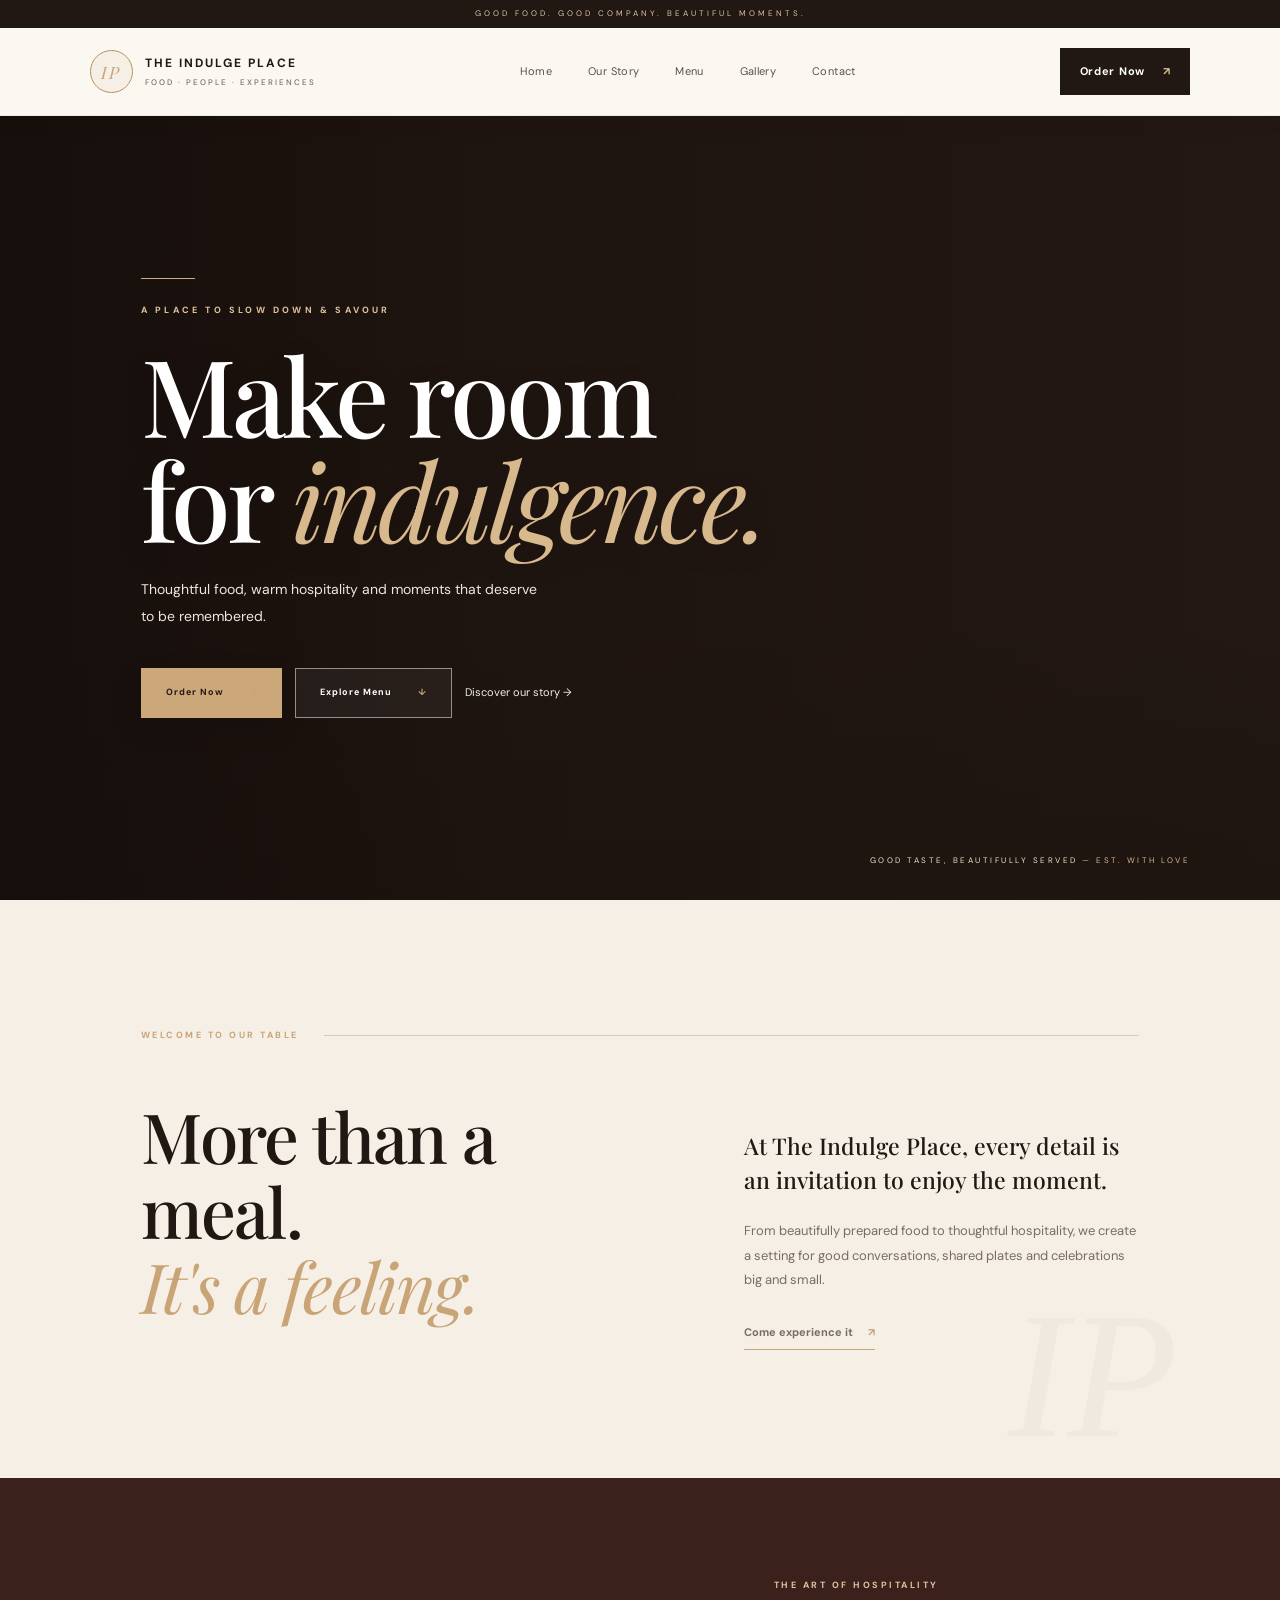
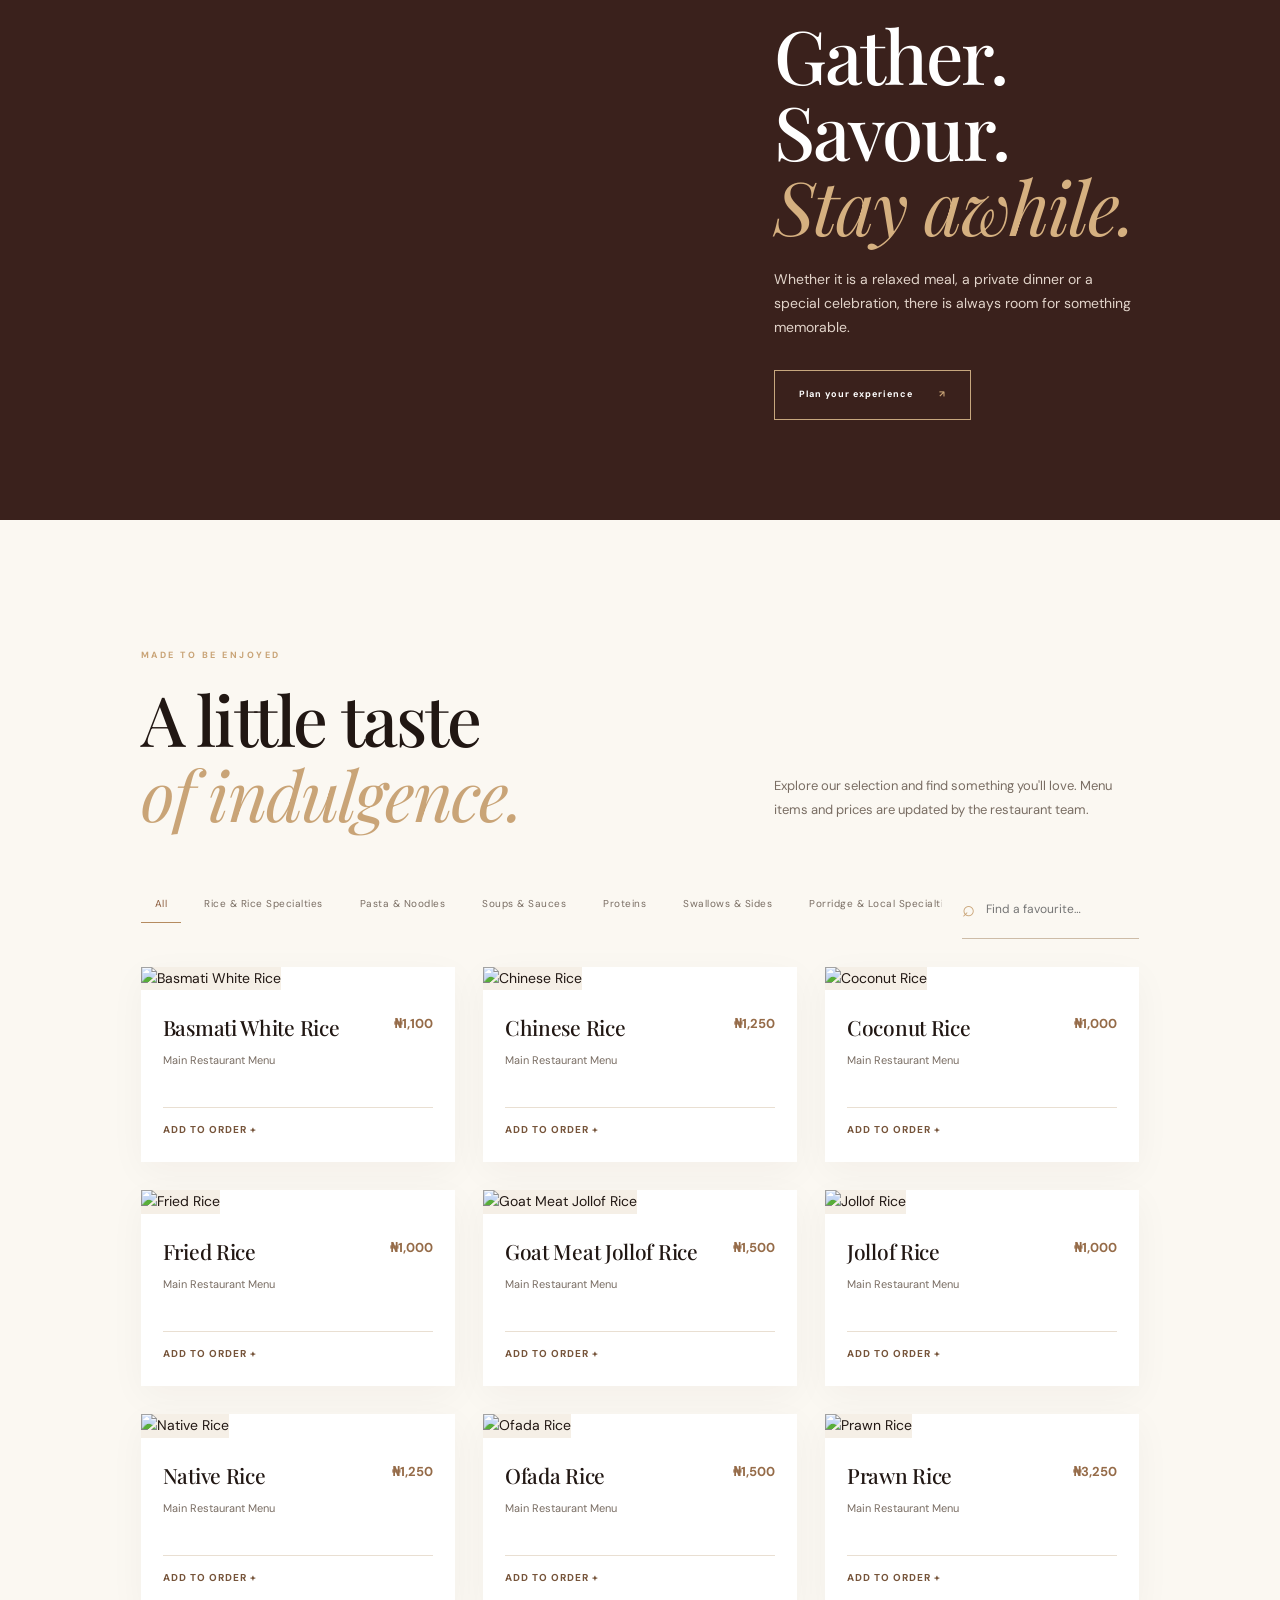
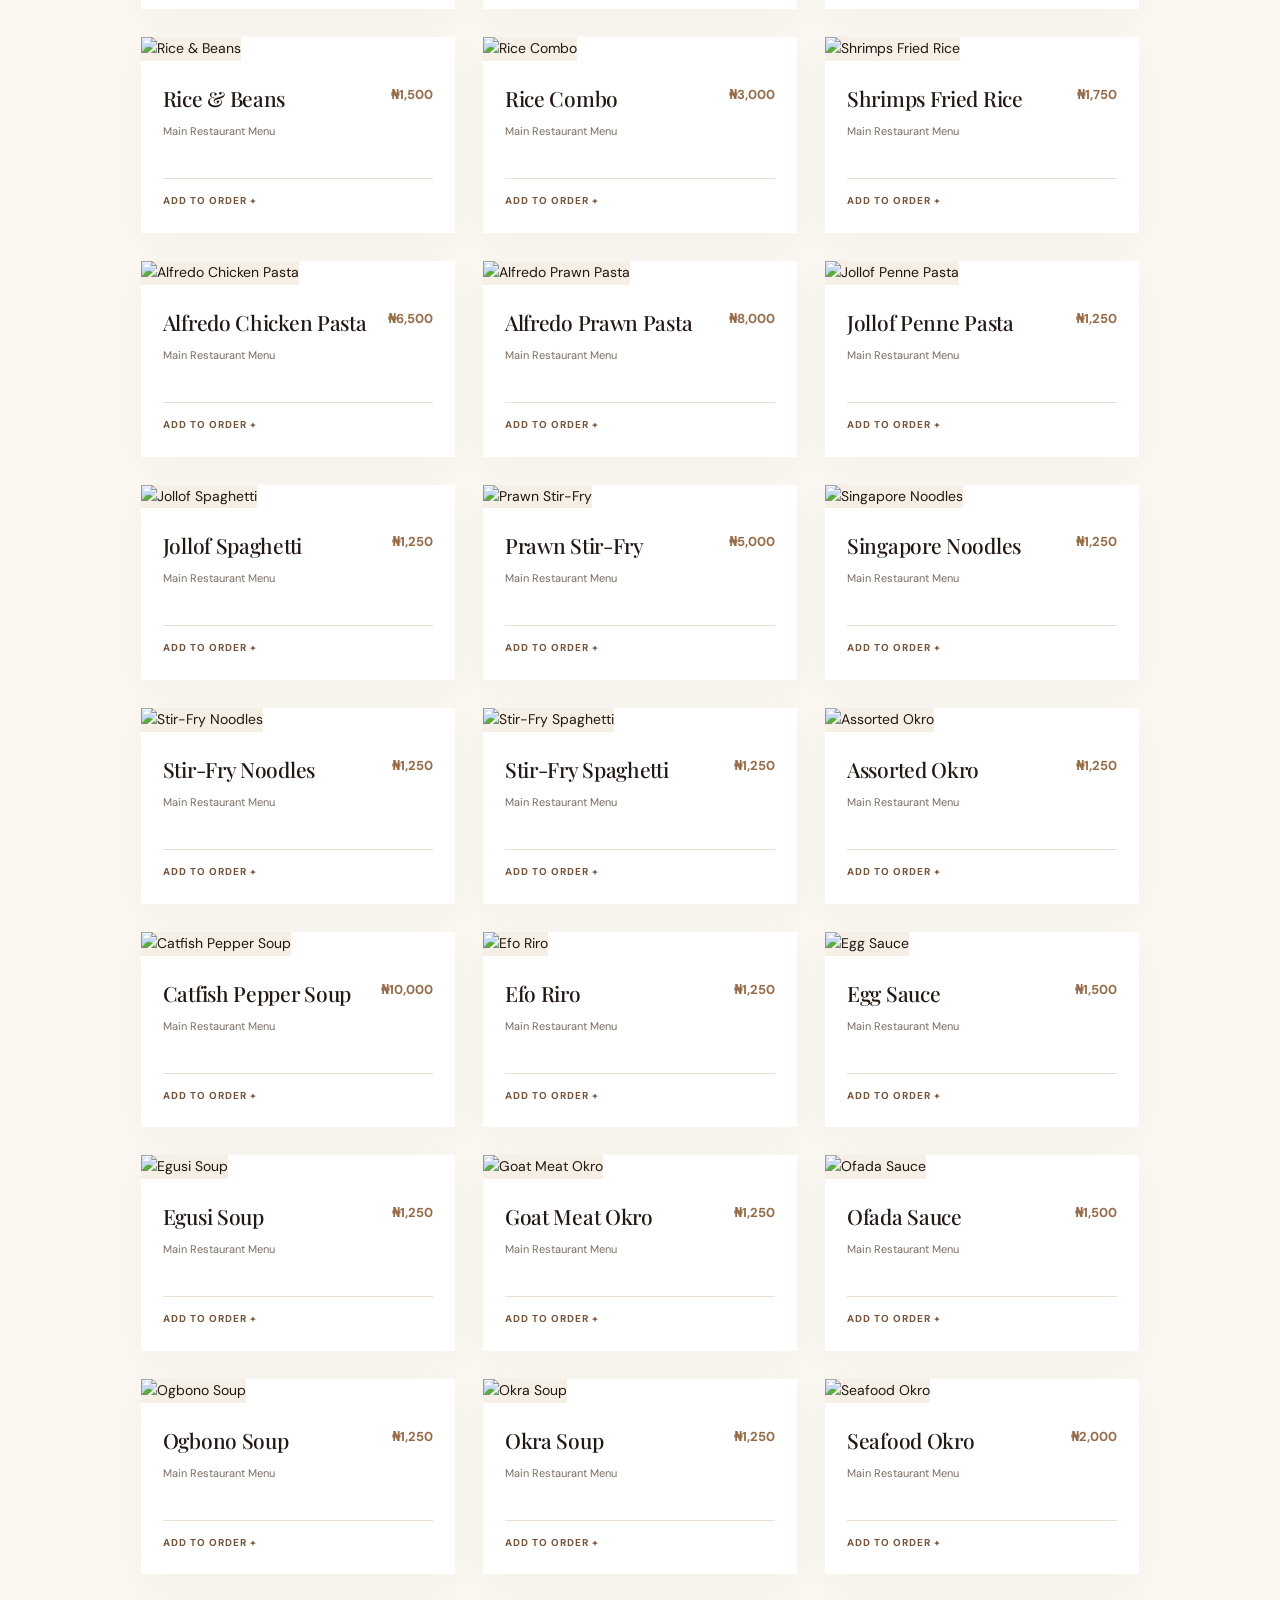
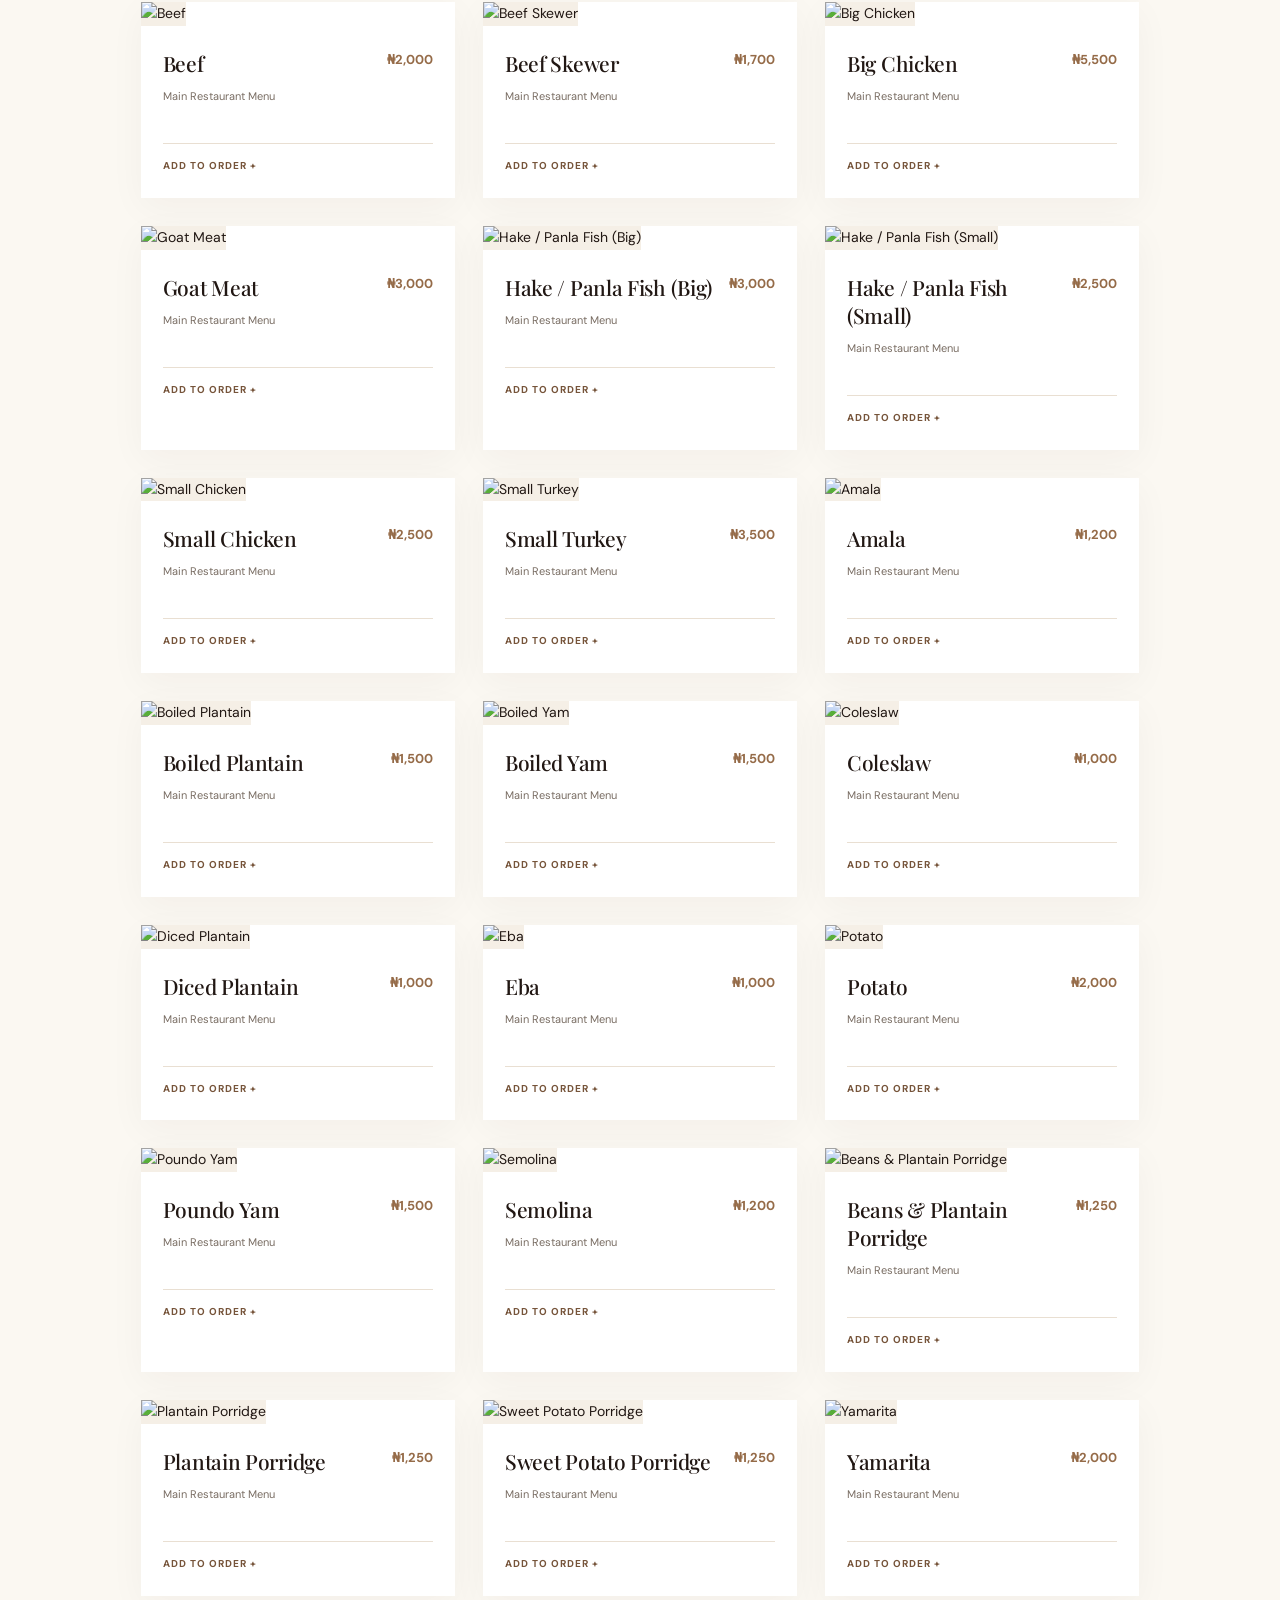
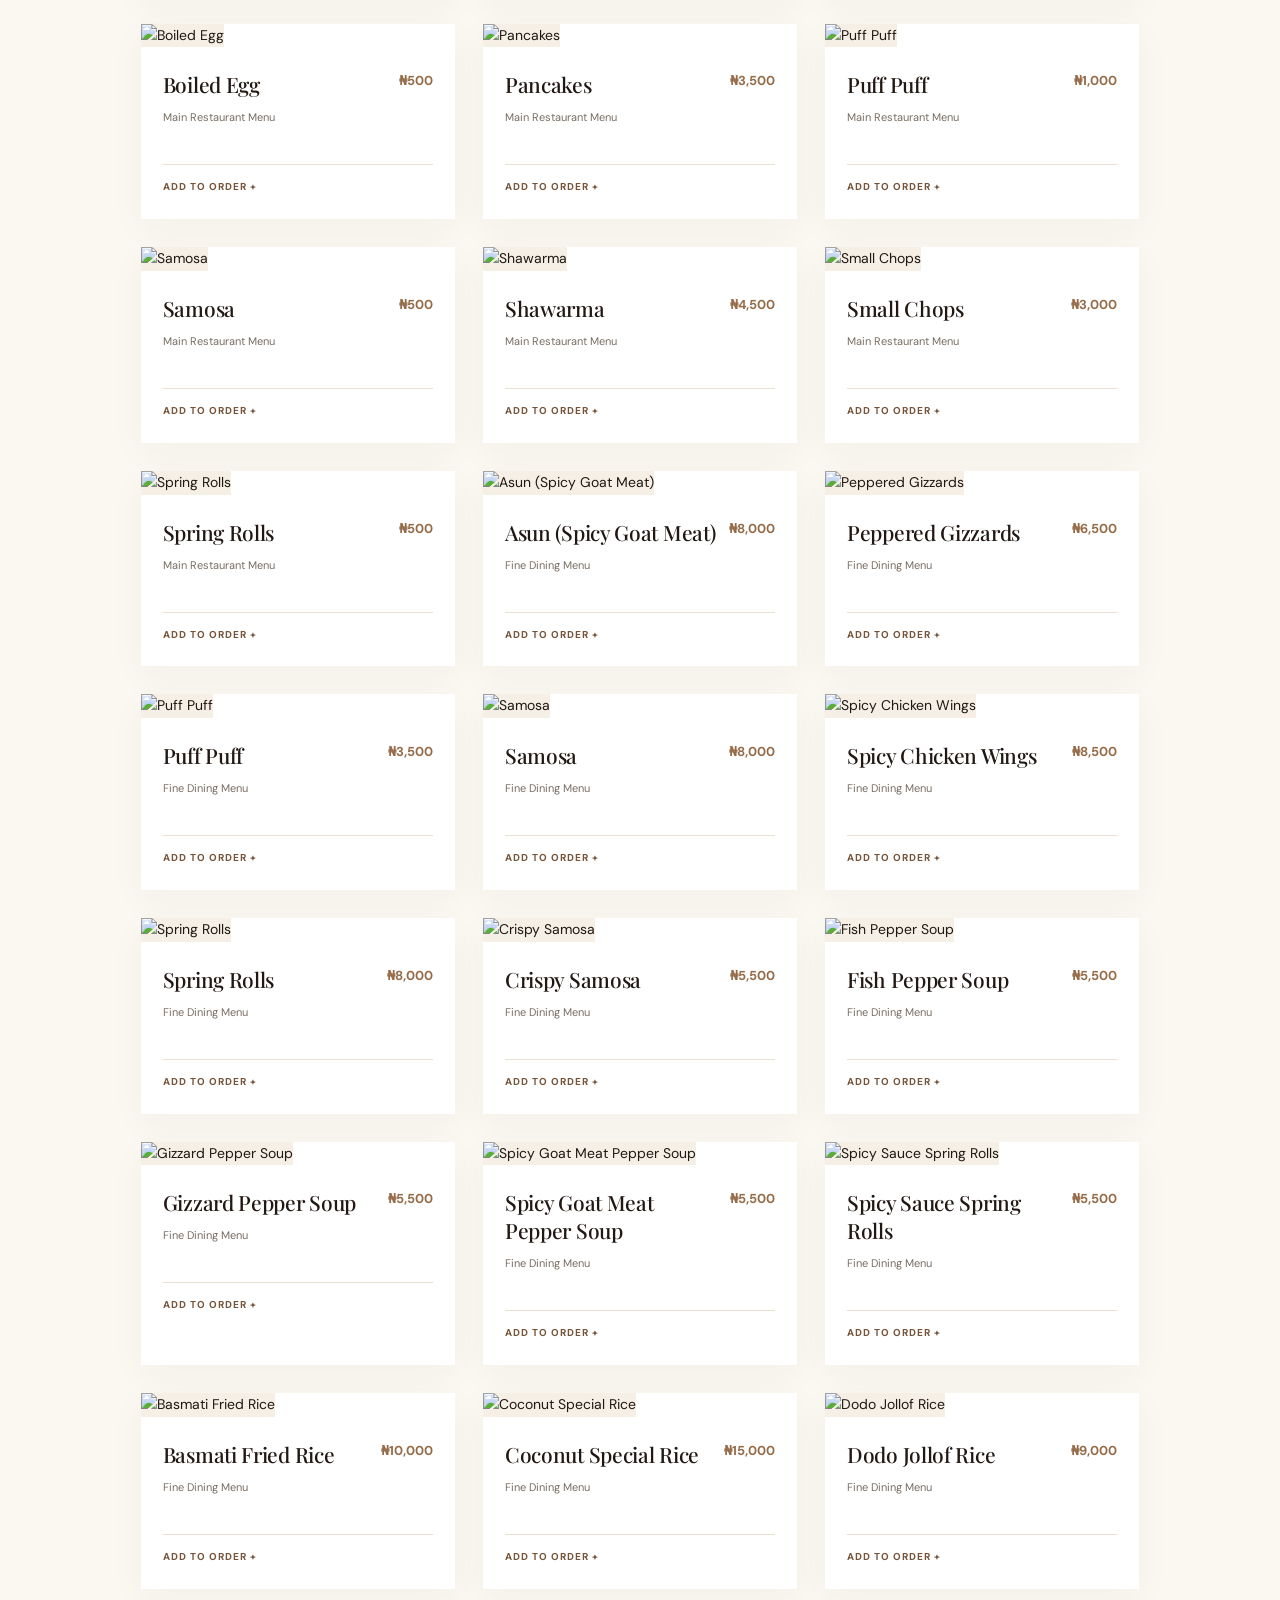
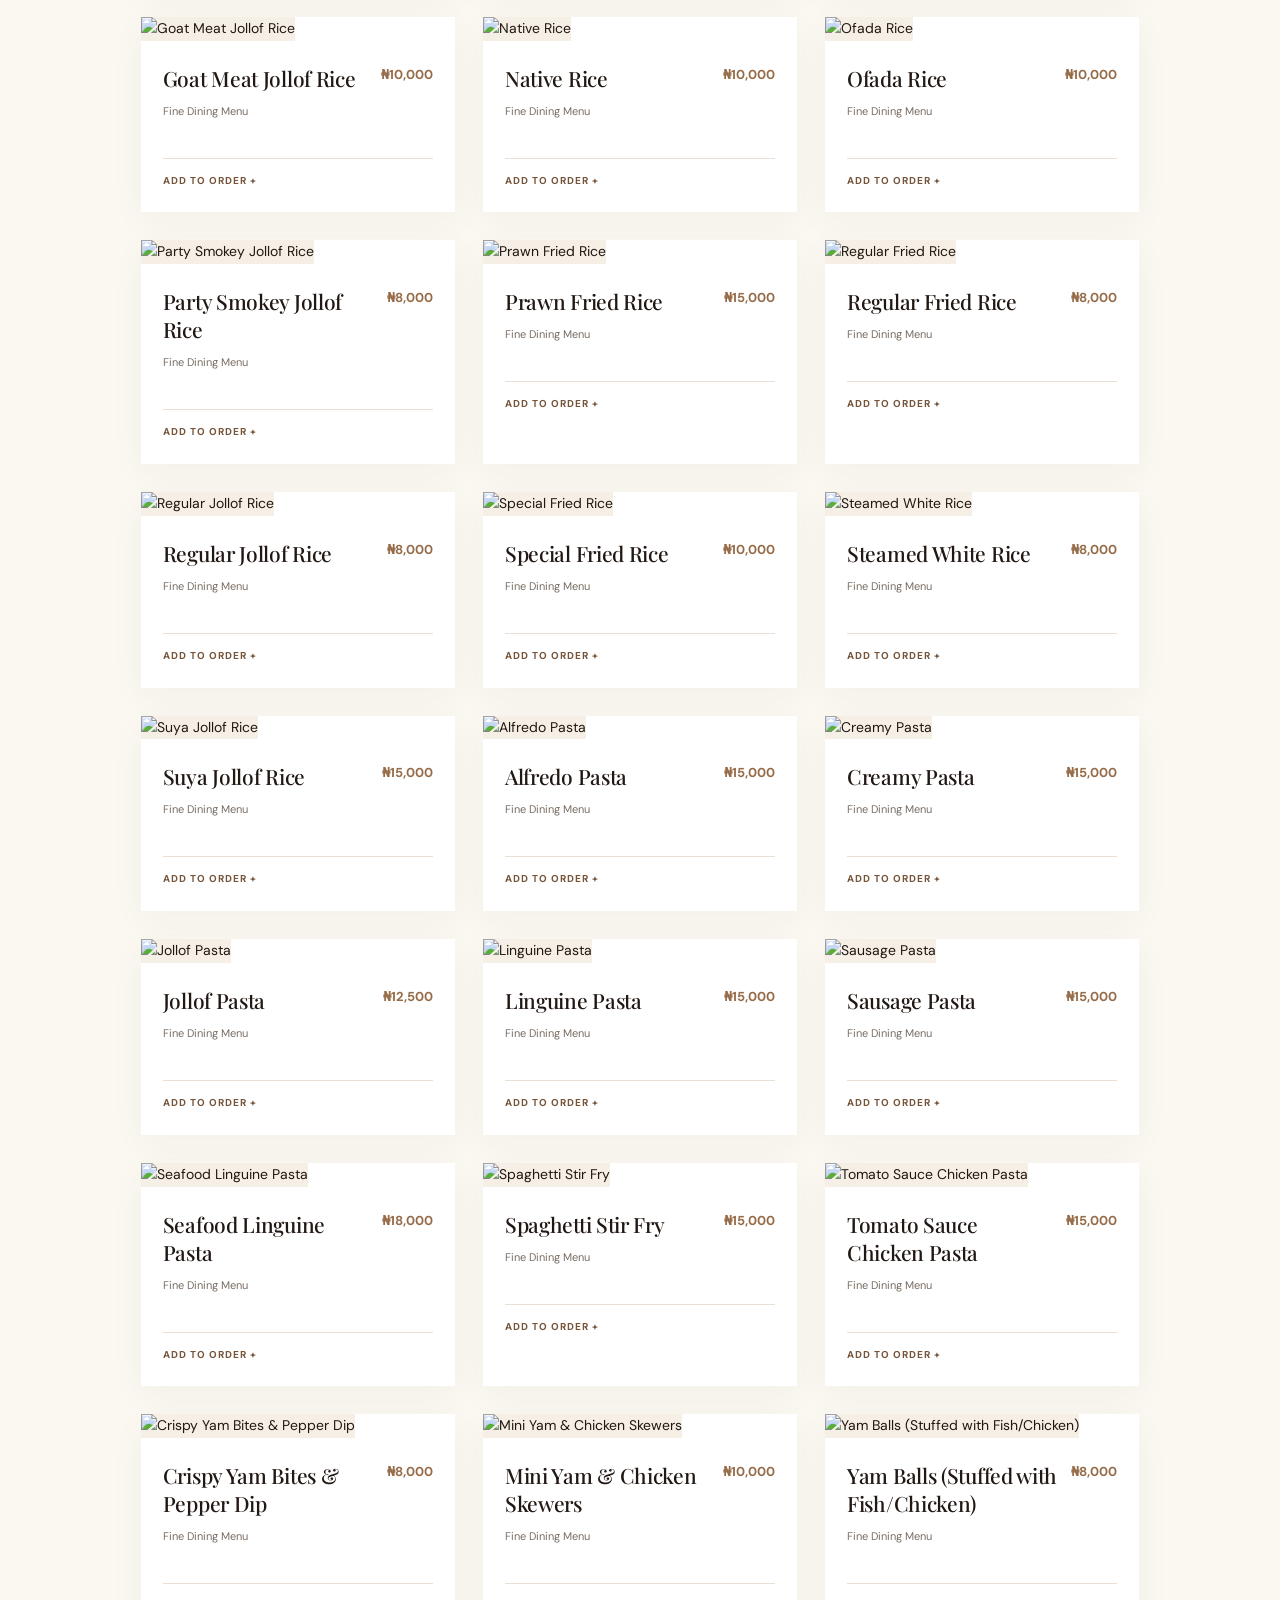
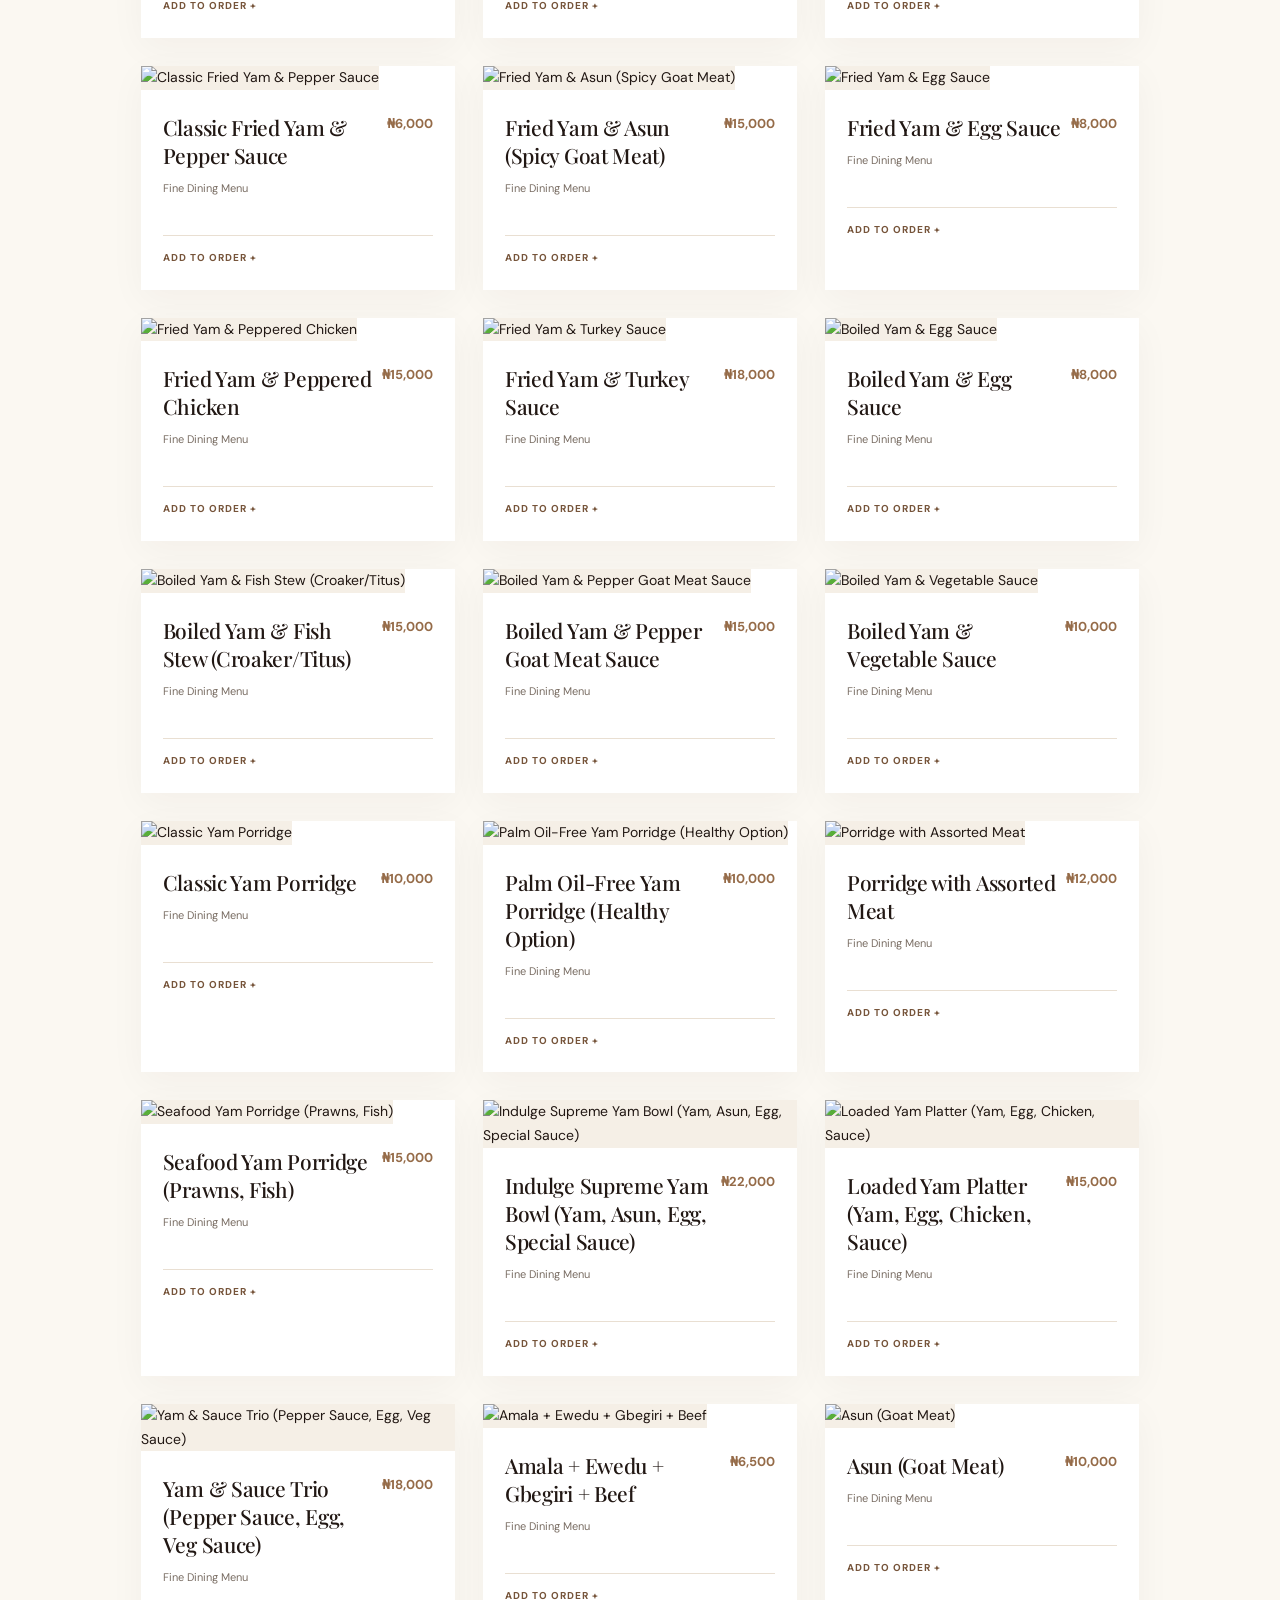
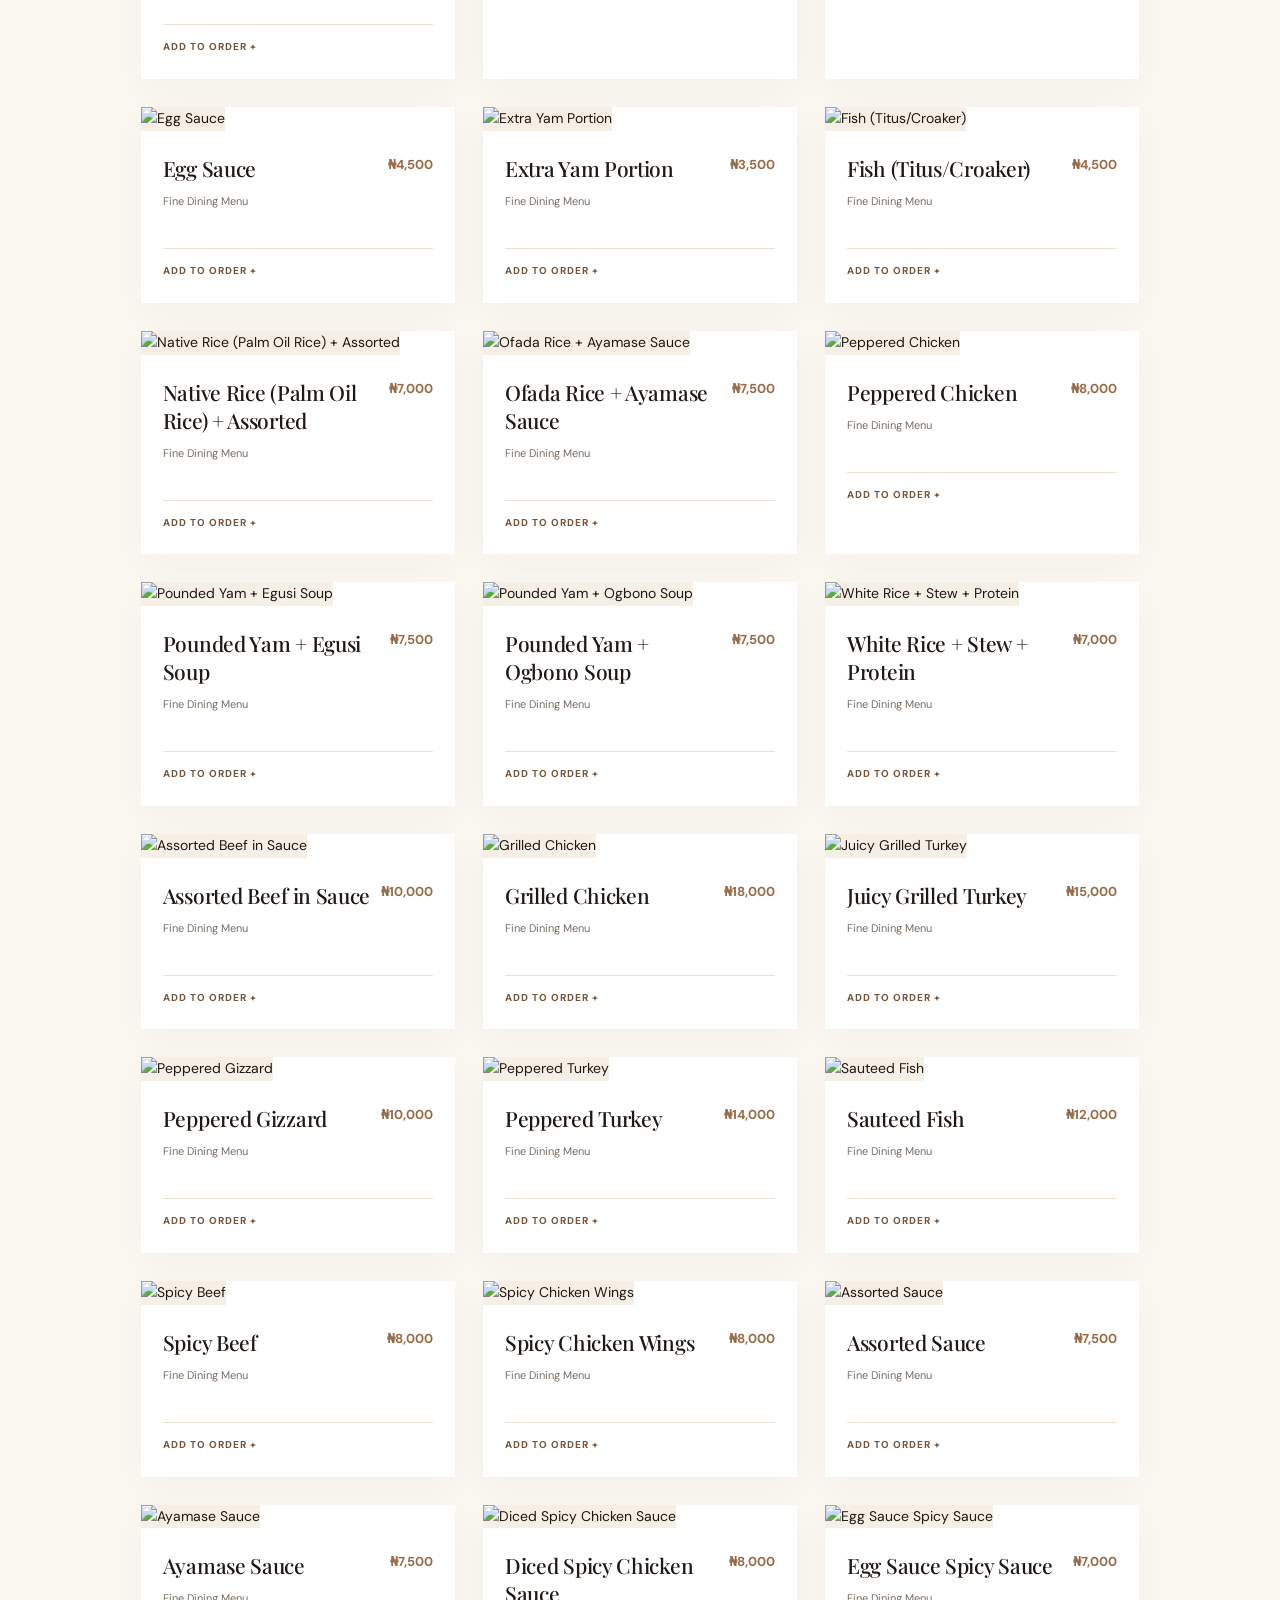
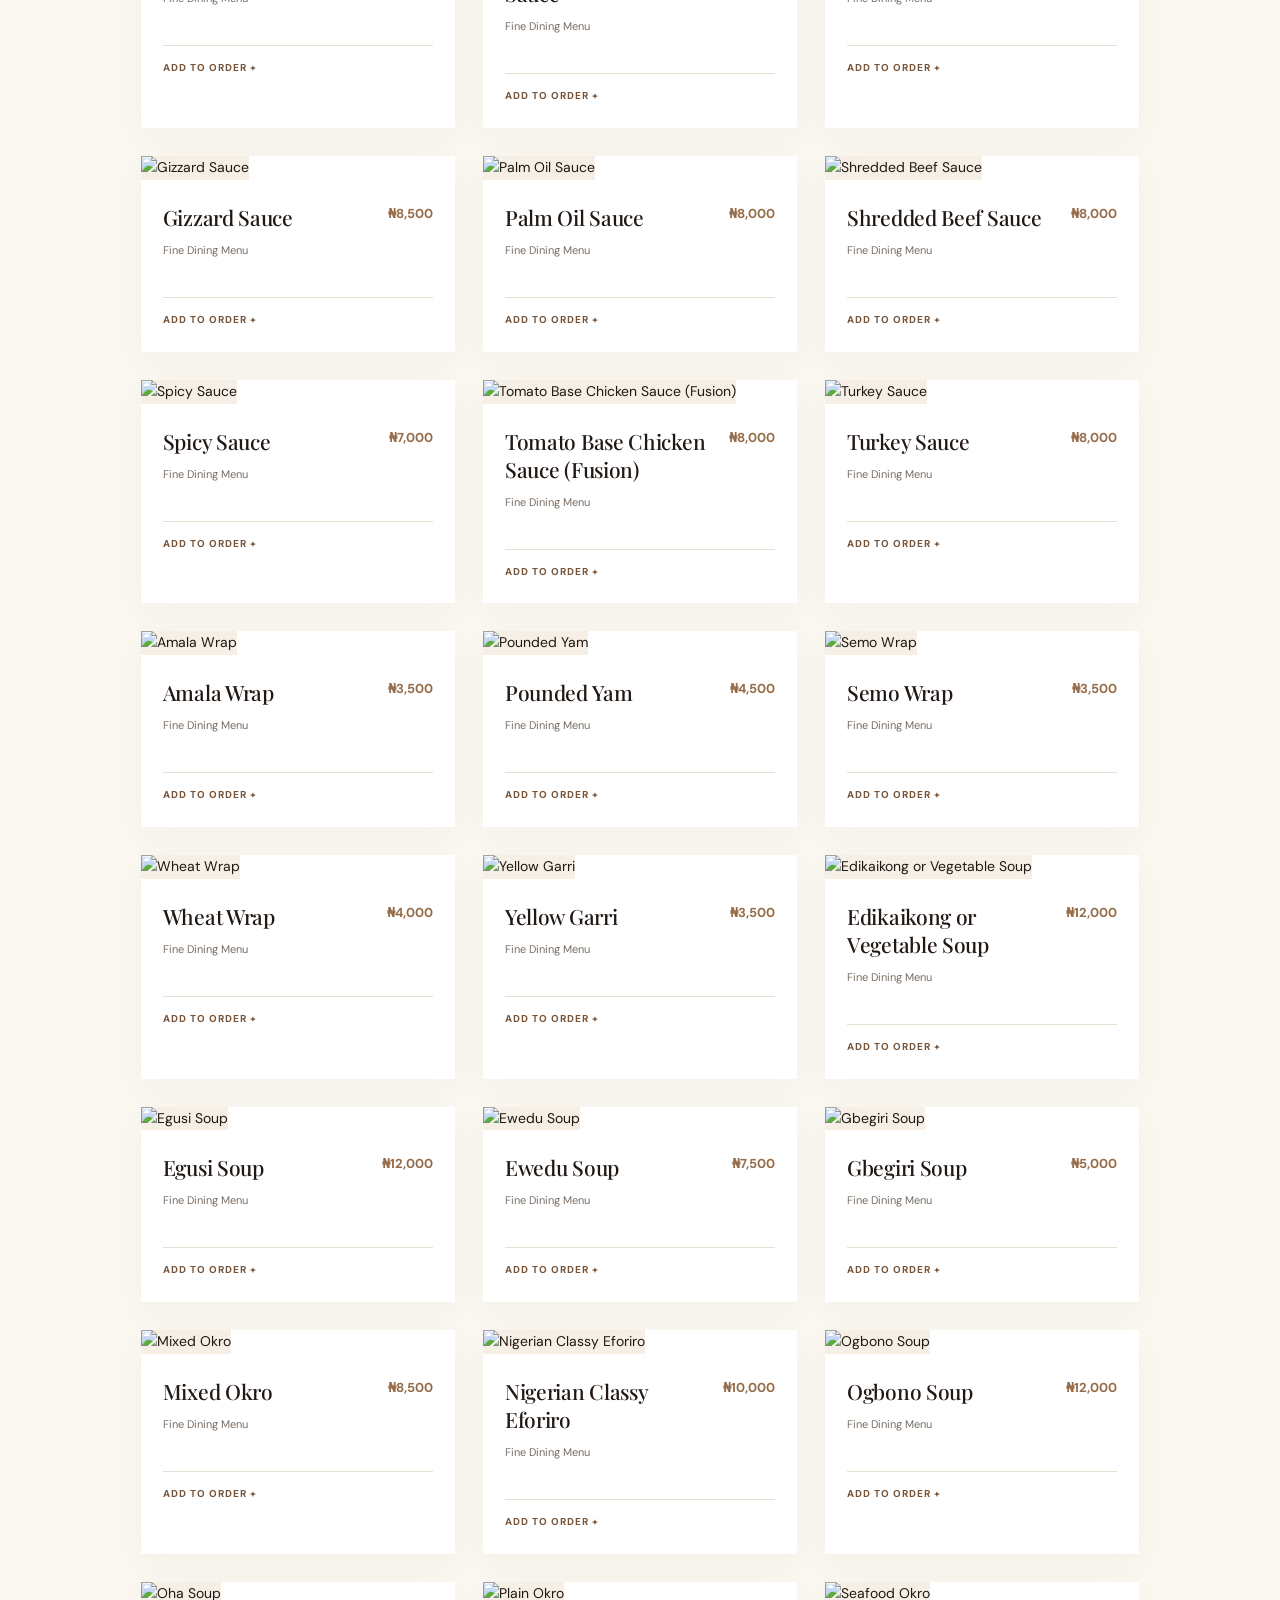
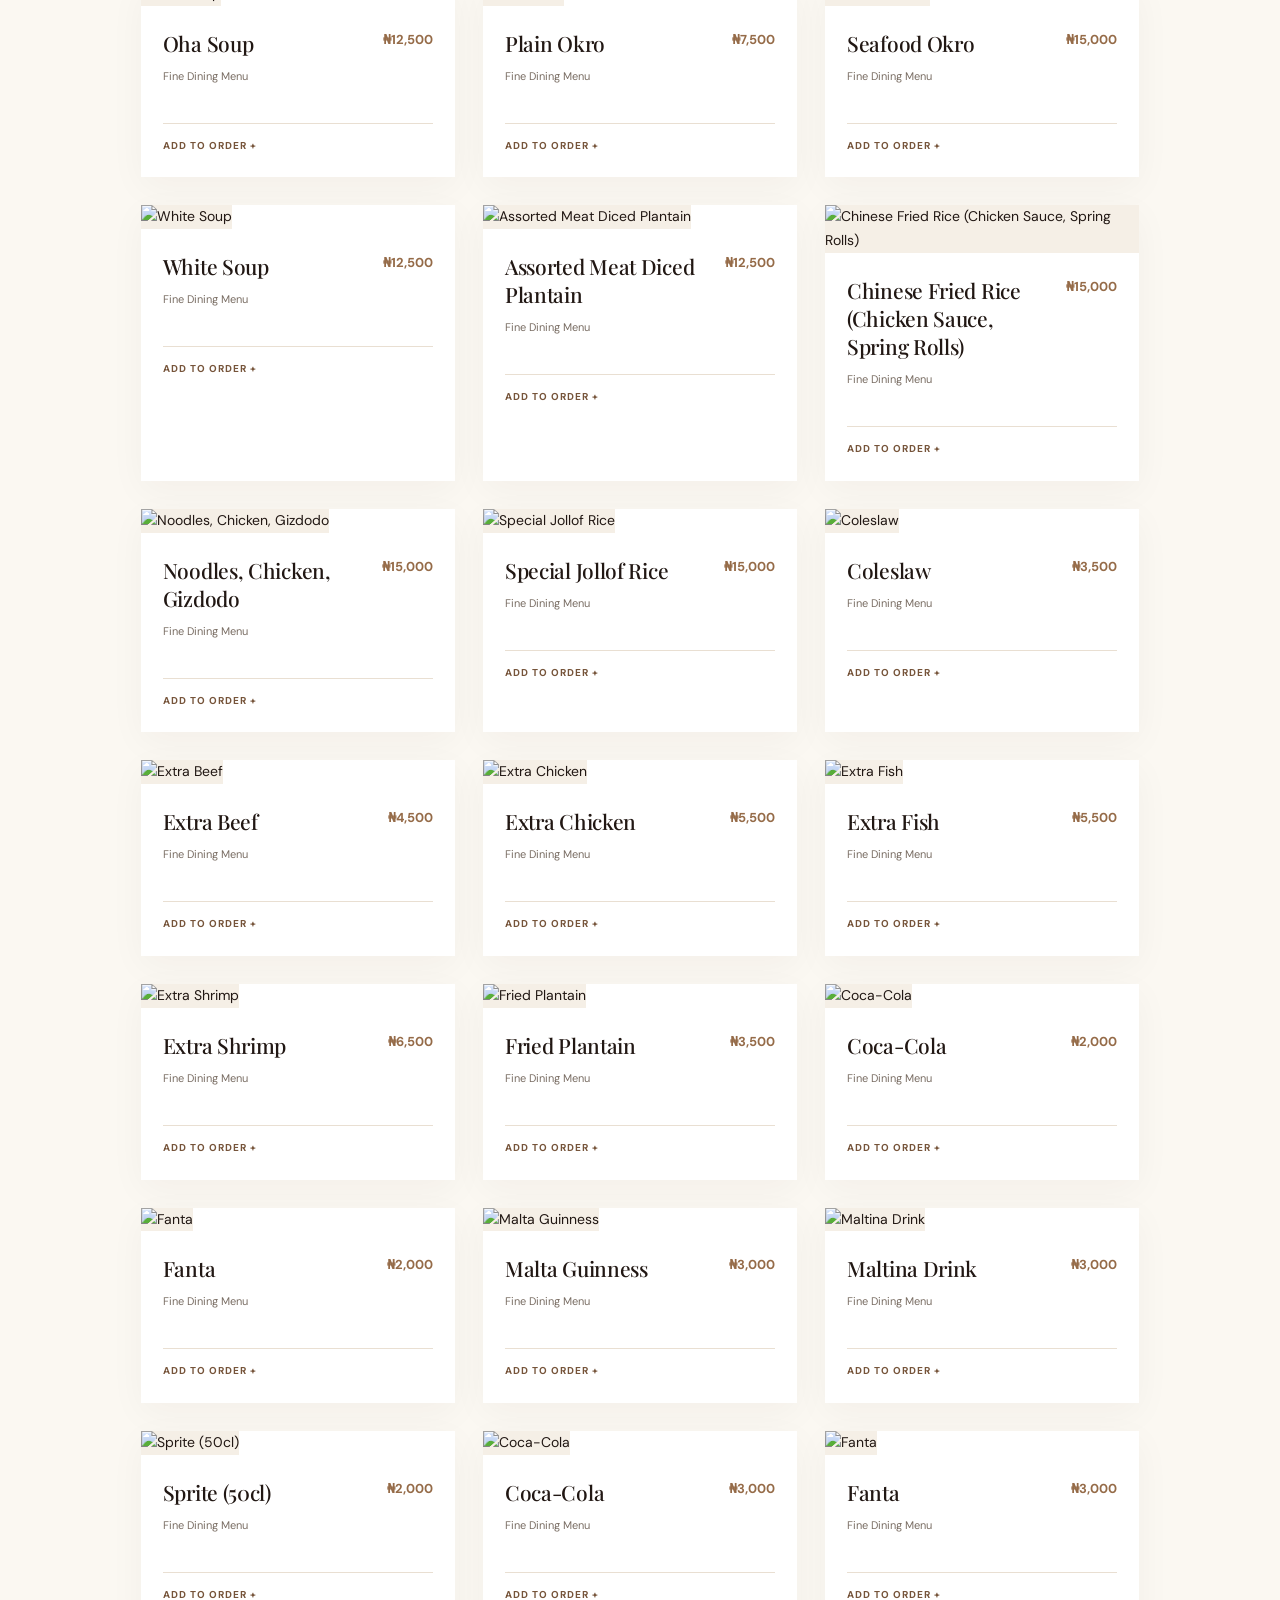
==== commit 024f83d3: "Correct social links and clarify contact details" ====
--- a/public/index.html
+++ b/public/index.html
@@ -7,7 +7,8 @@
 <section class="menu-section section-pad" id="menu"><div class="section-heading"><div><span class="eyebrow">MADE TO BE ENJOYED</span><h2>A little taste<br><em>of indulgence.</em></h2></div><p>Explore our selection and find something you'll love. Menu items and prices are updated by the restaurant team.</p></div><div class="menu-tools"><div class="filters" id="filters"><button class="filter active" data-category="all">All</button></div><label class="search-box"><span>⌕</span><input id="menuSearch" type="search" placeholder="Find a favourite…" aria-label="Search menu"></label></div><div class="menu-grid" id="menuGrid"><div class="empty-state">Our menu is being prepared. Please check back soon.</div></div><div class="menu-bottom"><span>MADE WITH CARE. SERVED WITH HEART.</span><a class="under-link" href="#contact">Ask about today's menu ↗</a></div></section>
 <section class="quote-band"><span class="quote-mark">“</span><p>Good food brings us together.<br><em>Great moments keep us coming back.</em></p><span class="eyebrow">THE INDULGE PLACE</span></section><section class="section-pad" style="background:#fffdf9;padding-top:65px;padding-bottom:65px"><div class="section-heading"><div><span class="eyebrow">KIND WORDS, SHARED MOMENTS</span><h2>Our guests<br><em>say it best.</em></h2></div><p>Approved customer testimonials can be added here by the restaurant team. We have left this space ready for authentic guest feedback rather than inventing reviews.</p></div><div class="menu-bottom"><span>REAL EXPERIENCES. REAL GUESTS.</span><a class="under-link" href="https://www.instagram.com/theindulgeplace/" target="_blank" rel="noreferrer">Share your experience ↗</a></div></section>
 <section class="gallery-section section-pad" id="gallery"><div class="section-heading"><div><span class="eyebrow">A FEAST FOR THE EYES</span><h2>Moments worth<br><em>sharing.</em></h2></div><p>A glimpse into the food, atmosphere and experiences that make every visit special.</p></div><div class="gallery-grid"><button class="gallery-tile tall" data-full="https://images.unsplash.com/photo-1547592180-85f173990554?auto=format&fit=crop&w=1400&q=85"><img src="https://images.unsplash.com/photo-1547592180-85f173990554?auto=format&fit=crop&w=900&q=80" alt="Freshly prepared colourful meal"><span>01 / THE TABLE</span></button><button class="gallery-tile" data-full="https://images.unsplash.com/photo-1546549032-9571cd6b27df?auto=format&fit=crop&w=1400&q=85"><img src="https://images.unsplash.com/photo-1546549032-9571cd6b27df?auto=format&fit=crop&w=900&q=80" alt="Pasta dish"><span>02 / THE FLAVOUR</span></button><button class="gallery-tile" data-full="https://images.unsplash.com/photo-1517248135467-4c7edcad34c4?auto=format&fit=crop&w=1400&q=85"><img src="https://images.unsplash.com/photo-1517248135467-4c7edcad34c4?auto=format&fit=crop&w=900&q=80" alt="Warm restaurant interior"><span>03 / THE AMBIENCE</span></button><button class="gallery-tile wide" data-full="https://images.unsplash.com/photo-1414235077428-338989a2e8c0?auto=format&fit=crop&w=1400&q=85"><img src="https://images.unsplash.com/photo-1414235077428-338989a2e8c0?auto=format&fit=crop&w=1100&q=80" alt="Beautifully presented dining experience"><span>04 / THE EXPERIENCE</span></button></div><p class="gallery-disclaimer">Gallery imagery is illustrative and can be replaced with official restaurant photography.</p></section>
-<section class="social-reels section-pad" id="reels"><div class="section-heading"><div><span class="eyebrow">WATCH & DISCOVER</span><h2>Stories in<br><em>motion.</em></h2></div><p>Watch these Instagram reels and explore more moments from our social community.</p></div><div class="reels-grid"><div class="reel-card"><iframe src="https://www.instagram.com/reel/De_XOx-R7Hk/embed" title="Instagram reel from etechxhub" loading="lazy" allowtransparency="true" allow="encrypted-media; picture-in-picture; clipboard-write" referrerpolicy="strict-origin-when-cross-origin"></iframe><a href="https://www.instagram.com/etechxhub/reel/De_XOx-R7Hk/" target="_blank" rel="noopener noreferrer">Watch on Instagram ↗</a></div><div class="reel-card"><iframe src="https://www.instagram.com/reel/DeeIF1jRZSC/embed" title="Instagram reel from etechxhub" loading="lazy" allowtransparency="true" allow="encrypted-media; picture-in-picture; clipboard-write" referrerpolicy="strict-origin-when-cross-origin"></iframe><a href="https://www.instagram.com/etechxhub/reel/DeeIF1jRZSC/" target="_blank" rel="noopener noreferrer">Watch on Instagram ↗</a></div><div class="reel-card"><iframe src="https://www.instagram.com/reel/DdJmI50NsZF/embed" title="Instagram reel from bukola_redefinition" loading="lazy" allowtransparency="true" allow="encrypted-media; picture-in-picture; clipboard-write" referrerpolicy="strict-origin-when-cross-origin"></iframe><a href="https://www.instagram.com/bukola_redefinition/reel/DdJmI50NsZF/" target="_blank" rel="noopener noreferrer">Watch on Instagram ↗</a></div><div class="reel-card"><iframe src="https://www.instagram.com/reel/DdT27Lnte0M/embed" title="Instagram reel from bukola_redefinition" loading="lazy" allowtransparency="true" allow="encrypted-media; picture-in-picture; clipboard-write" referrerpolicy="strict-origin-when-cross-origin"></iframe><a href="https://www.instagram.com/bukola_redefinition/reel/DdT27Lnte0M/" target="_blank" rel="noopener noreferrer">Watch on Instagram ↗</a></div><div class="reel-card"><iframe src="https://www.instagram.com/reel/DaS-JajtPeQ/embed" title="Instagram reel from with_jesusewa" loading="lazy" allowtransparency="true" allow="encrypted-media; picture-in-picture; clipboard-write" referrerpolicy="strict-origin-when-cross-origin"></iframe><a href="https://www.instagram.com/with_jesusewa/reel/DaS-JajtPeQ/" target="_blank" rel="noopener noreferrer">Watch on Instagram ↗</a></div><div class="reel-card"><iframe src="https://www.instagram.com/reel/DZKZdxetlGG/embed" title="Instagram reel from bukola_redefinition" loading="lazy" allowtransparency="true" allow="encrypted-media; picture-in-picture; clipboard-write" referrerpolicy="strict-origin-when-cross-origin"></iframe><a href="https://www.instagram.com/bukola_redefinition/reel/DZKZdxetlGG/" target="_blank" rel="noopener noreferrer">Watch on Instagram ↗</a></div><div class="reel-card"><iframe src="https://www.instagram.com/reel/DYRmUgItQcZ/embed" title="Instagram reel from bukola_redefinition" loading="lazy" allowtransparency="true" allow="encrypted-media; picture-in-picture; clipboard-write" referrerpolicy="strict-origin-when-cross-origin"></iframe><a href="https://www.instagram.com/bukola_redefinition/reel/DYRmUgItQcZ/" target="_blank" rel="noopener noreferrer">Watch on Instagram ↗</a></div><div class="reel-card"><iframe src="https://www.instagram.com/reel/DWTh-aIDTIG/embed" title="Instagram reel from bukola_redefinition" loading="lazy" allowtransparency="true" allow="encrypted-media; picture-in-picture; clipboard-write" referrerpolicy="strict-origin-when-cross-origin"></iframe><a href="https://www.instagram.com/bukola_redefinition/reel/DWTh-aIDTIG/" target="_blank" rel="noopener noreferrer">Watch on Instagram ↗</a></div></div><p class="gallery-disclaimer">Instagram controls whether each reel can be embedded. If a reel is unavailable here, use its Watch on Instagram link.</p></section>\n<section class="experience"><div class="experience-photo"></div><div class="experience-content"><span class="eyebrow light">CELEBRATE WITH US</span><h2>Make your next<br>gathering <em>special.</em></h2><p>From intimate dinners to bridal showers, birthdays and private food experiences, let us help you create a moment worth remembering.</p><a class="btn btn-gold" href="#contact">Enquire about events <span>↗</span></a></div></section>
-<section class="contact-section section-pad" id="contact"><div class="contact-left"><span class="eyebrow">WE'D LOVE TO WELCOME YOU</span><h2>Let's make<br><em>it memorable.</em></h2><p>Questions, reservations, private dining or event enquiries? Get in touch with our team.</p><div class="contact-details"><a href="#contact"><span>VISIT US</span>[Add confirmed restaurant address]</a><a href="#contact"><span>OPENING HOURS</span>[Add confirmed opening hours]</a><a href="tel:+2347075203145"><span>PHONE / WHATSAPP</span>+234 707 520 3145 ↗</a><a href="mailto:theindulgeplace@gmail.com"><span>EMAIL</span>theindulgeplace@gmail.com ↗</a><a href="https://www.instagram.com/theindulgeplace/" target="_blank" rel="noreferrer"><span>FOLLOW ALONG</span>@theindulgeplace ↗</a></div></div><form class="contact-form" id="contactForm"><span class="eyebrow">SEND A NOTE</span><label>Your name<input name="name" required maxlength="100" placeholder="How should we call you?"></label><label>Email or phone<input name="contact" required maxlength="150" placeholder="Your preferred contact"></label><label>What can we help with?<select name="subject"><option>General enquiry</option><option>Reservation</option><option>Private dining</option><option>Event / celebration</option><option>Other</option></select></label><label>Your message<textarea name="message" rows="4" required maxlength="1000" placeholder="Tell us a little more…"></textarea></label><button class="btn btn-dark" type="submit">Send via WhatsApp <span>↗</span></button><p class="form-note">This opens WhatsApp with your message ready to send.</p></form></section></main>
-<footer class="footer"><div class="footer-top"><a class="brand brand-light" href="#home"><span class="brand-mark">IP</span><span>THE INDULGE PLACE<small>FOOD · PEOPLE · EXPERIENCES</small></span></a><p>Thoughtful food.<br>Memorable moments.</p><a class="back-top" href="#home">BACK TO TOP ↑</a></div><div class="footer-bottom"><span>© <span id="year"></span> THE INDULGE PLACE. ALL RIGHTS RESERVED.</span><span>LAGOS, NIGERIA · <a href="https://www.instagram.com/theindulgeplace/" target="_blank" rel="noreferrer">INSTAGRAM ↗</a></span></div></footer>
+<section class="social-reels section-pad" id="reels"><div class="section-heading"><div><span class="eyebrow">FOLLOW OUR JOURNEY</span><h2>Stay close<br><em>to the table.</em></h2></div><p>See the latest dishes, announcements and moments from The Indulge Place on our official Instagram page.</p></div><div class="instagram-cta"><div class="instagram-mark">◎</div><div><strong>@theindulgeplace</strong><p>Follow our official page for fresh updates, food highlights and special announcements.</p></div><a class="btn btn-dark" href="https://www.instagram.com/theindulgeplace/" target="_blank" rel="noopener noreferrer">Visit Instagram ↗</a></div></section>
+<section class="experience"><div class="experience-photo"></div><div class="experience-content"><span class="eyebrow light">CELEBRATE WITH US</span><h2>Make your next<br>gathering <em>special.</em></h2><p>From intimate dinners to bridal showers, birthdays and private food experiences, let us help you create a moment worth remembering.</p><a class="btn btn-gold" href="#contact">Enquire about events <span>↗</span></a></div></section>
+<section class="contact-section section-pad" id="contact"><div class="contact-left"><span class="eyebrow">WE'D LOVE TO WELCOME YOU</span><h2>Let's make<br><em>it memorable.</em></h2><p>Questions, reservations, private dining or event enquiries? Get in touch with our team.</p><div class="contact-details"><a href="#contact"><span>VISIT US</span>Please contact us for our location</a><a href="#contact"><span>OPENING HOURS</span>Please contact us to confirm today’s hours</a><a href="tel:+2347075203145"><span>PHONE / WHATSAPP</span>+234 707 520 3145 ↗</a><a href="mailto:theindulgeplace@gmail.com"><span>EMAIL</span>theindulgeplace@gmail.com ↗</a><a href="https://www.instagram.com/theindulgeplace/" target="_blank" rel="noreferrer"><span>FOLLOW ALONG</span>@theindulgeplace ↗</a></div></div><form class="contact-form" id="contactForm"><span class="eyebrow">SEND A NOTE</span><label>Your name<input name="name" required maxlength="100" placeholder="How should we call you?"></label><label>Email or phone<input name="contact" required maxlength="150" placeholder="Your preferred contact"></label><label>What can we help with?<select name="subject"><option>General enquiry</option><option>Reservation</option><option>Private dining</option><option>Event / celebration</option><option>Other</option></select></label><label>Your message<textarea name="message" rows="4" required maxlength="1000" placeholder="Tell us a little more…"></textarea></label><button class="btn btn-dark" type="submit">Send via WhatsApp <span>↗</span></button><p class="form-note">This opens WhatsApp with your message ready to send.</p></form></section></main>
+<footer class="footer"><div class="footer-top"><a class="brand brand-light" href="#home"><span class="brand-mark">IP</span><span>THE INDULGE PLACE<small>FOOD · PEOPLE · EXPERIENCES</small></span></a><p>Thoughtful food.<br>Memorable moments.</p><a class="back-top" href="#home">BACK TO TOP ↑</a></div><div class="footer-bottom"><span>© <span id="year"></span> THE INDULGE PLACE. ALL RIGHTS RESERVED.</span><span><a href="https://www.instagram.com/theindulgeplace/" target="_blank" rel="noreferrer">INSTAGRAM ↗</a></span></div></footer>
 <div class="cart-float" id="cartFloat"><button id="openCart">Your order <span id="cartCount">0</span> <b id="cartAmount">₦0</b></button></div><div class="overlay" id="cartOverlay"><div class="cart-drawer"><div class="drawer-head"><div><span class="eyebrow">YOUR SELECTION</span><h3>Your order</h3></div><button class="close" id="closeCart" aria-label="Close cart">×</button></div><div id="cartItems" class="cart-items"></div><div class="cart-total"><span>Subtotal</span><strong id="cartSubtotal">₦0</strong></div><form id="checkoutForm"><label>Full name<input name="customer_name" required maxlength="100"></label><label>Phone number<input name="phone" required maxlength="24" placeholder="e.g. 080…"></label><label>Email (optional)<input name="email" type="email"></label><label>Fulfilment<select name="fulfillment" id="fulfillment"><option value="pickup">Pickup</option><option value="delivery">Delivery</option></select></label><label id="addressField" class="hidden">Delivery address<textarea name="address" rows="2"></textarea></label><label>Order note (optional)<textarea name="notes" rows="2"></textarea></label><button class="btn btn-dark full" type="submit">Continue to WhatsApp <span>↗</span></button><p class="form-note">No online payment is collected on this website. Your order is sent to the restaurant for confirmation.</p></form></div></div><div class="lightbox" id="lightbox"><button class="lightbox-close" aria-label="Close image">×</button><img alt="Gallery preview"></div><div class="toast" id="toast" role="status"></div><script src="app.js" defer></script></body></html>
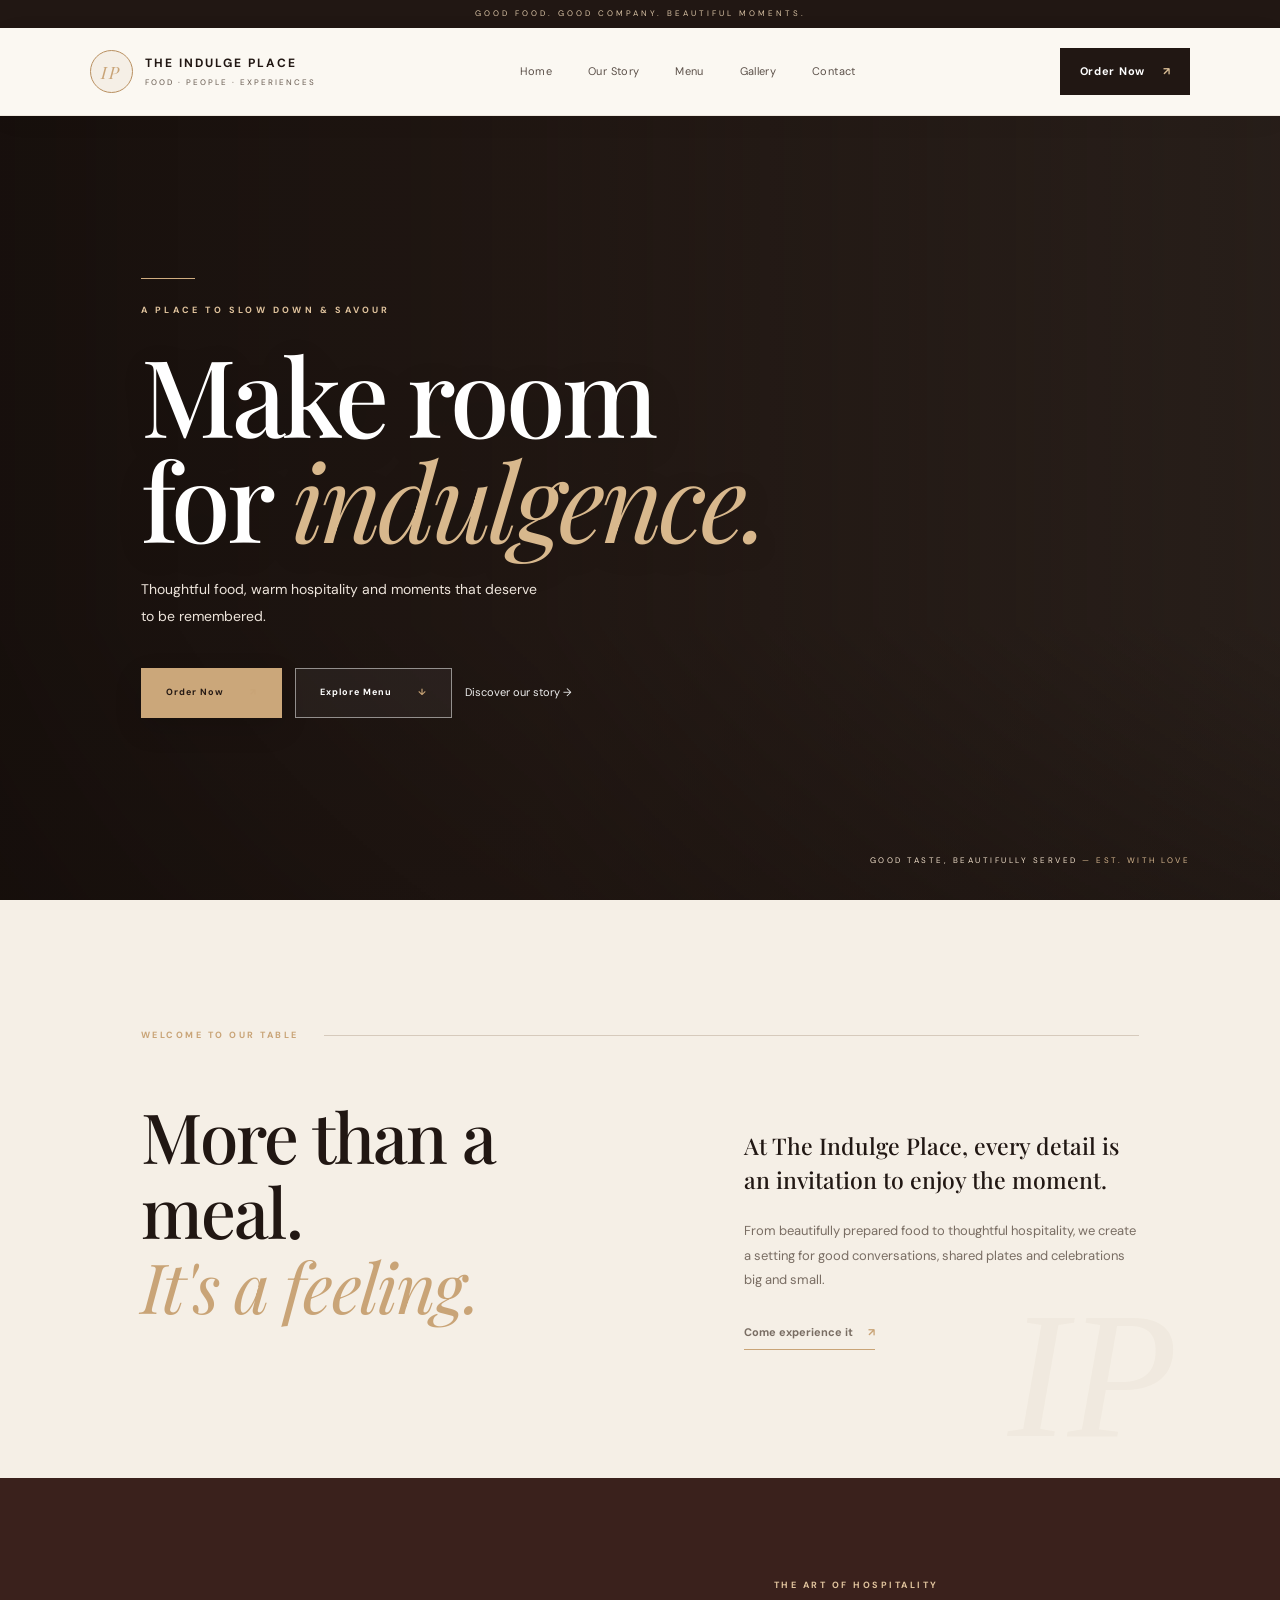
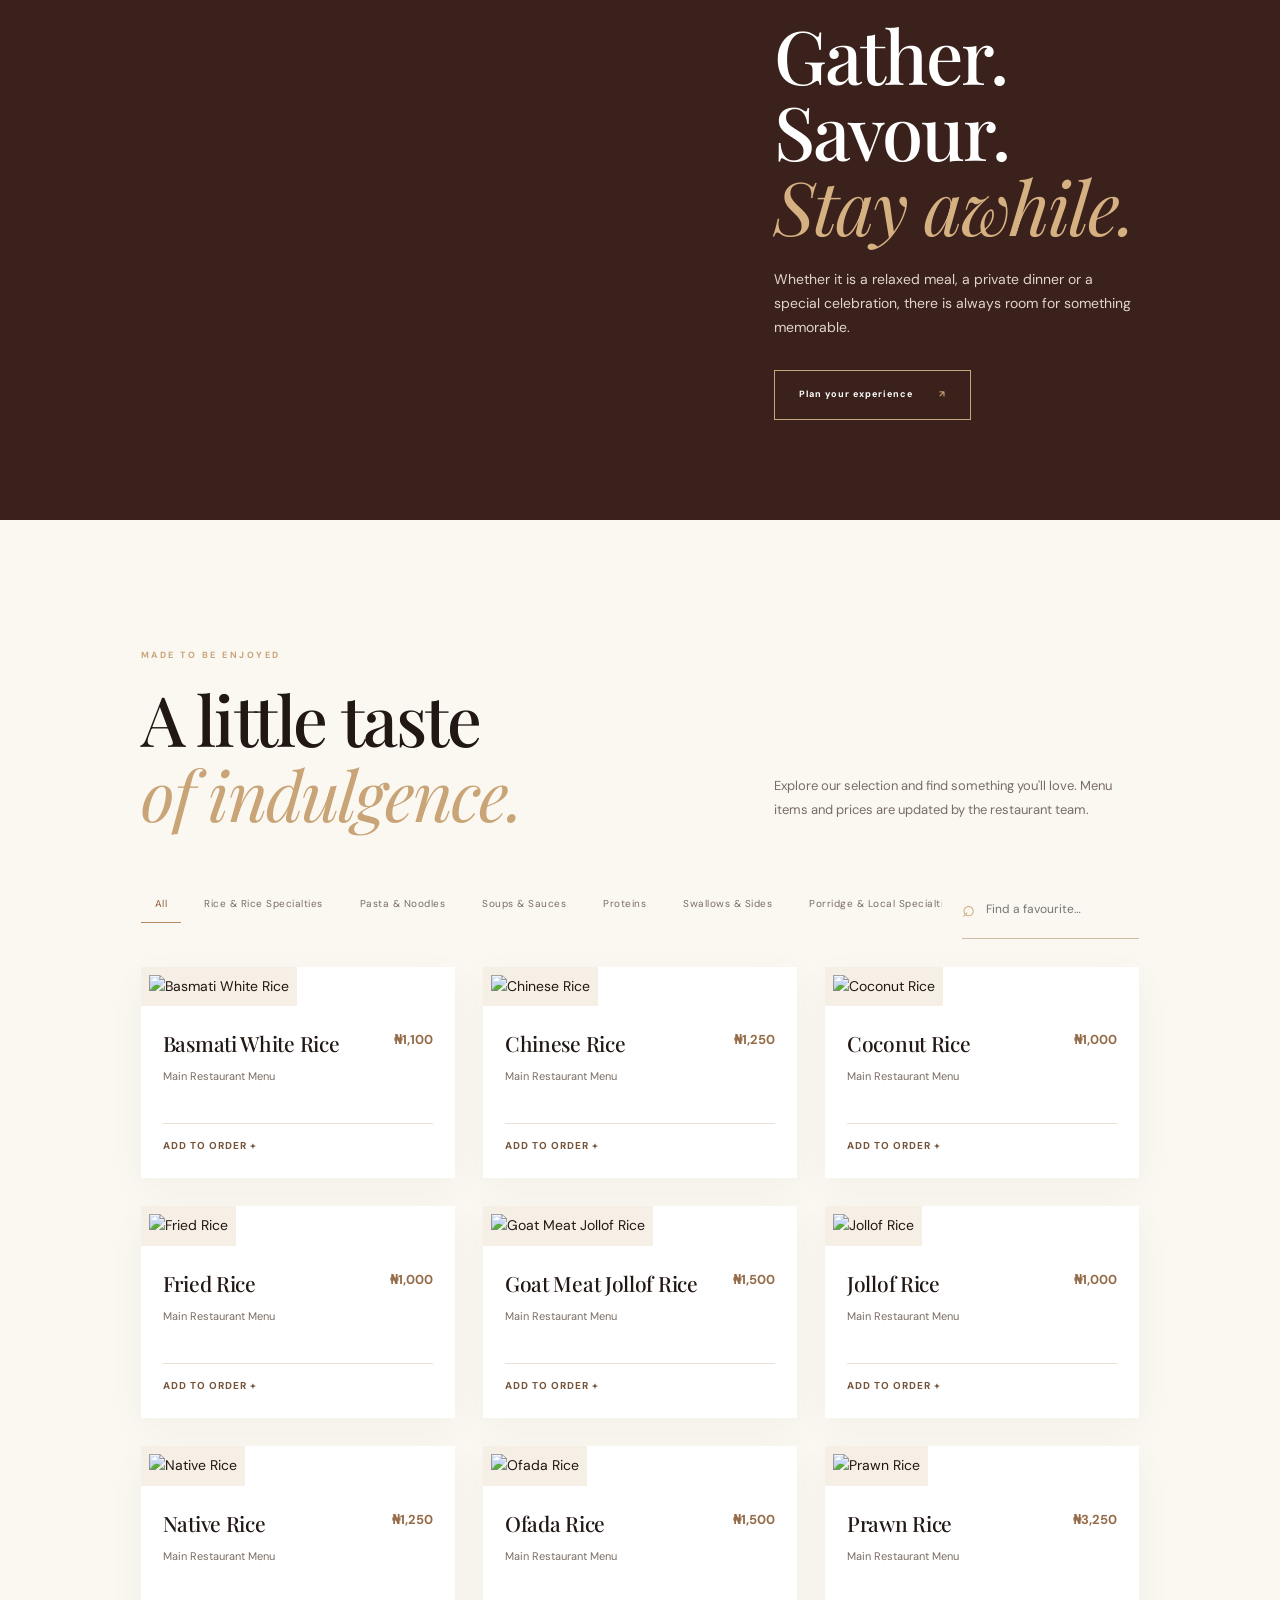
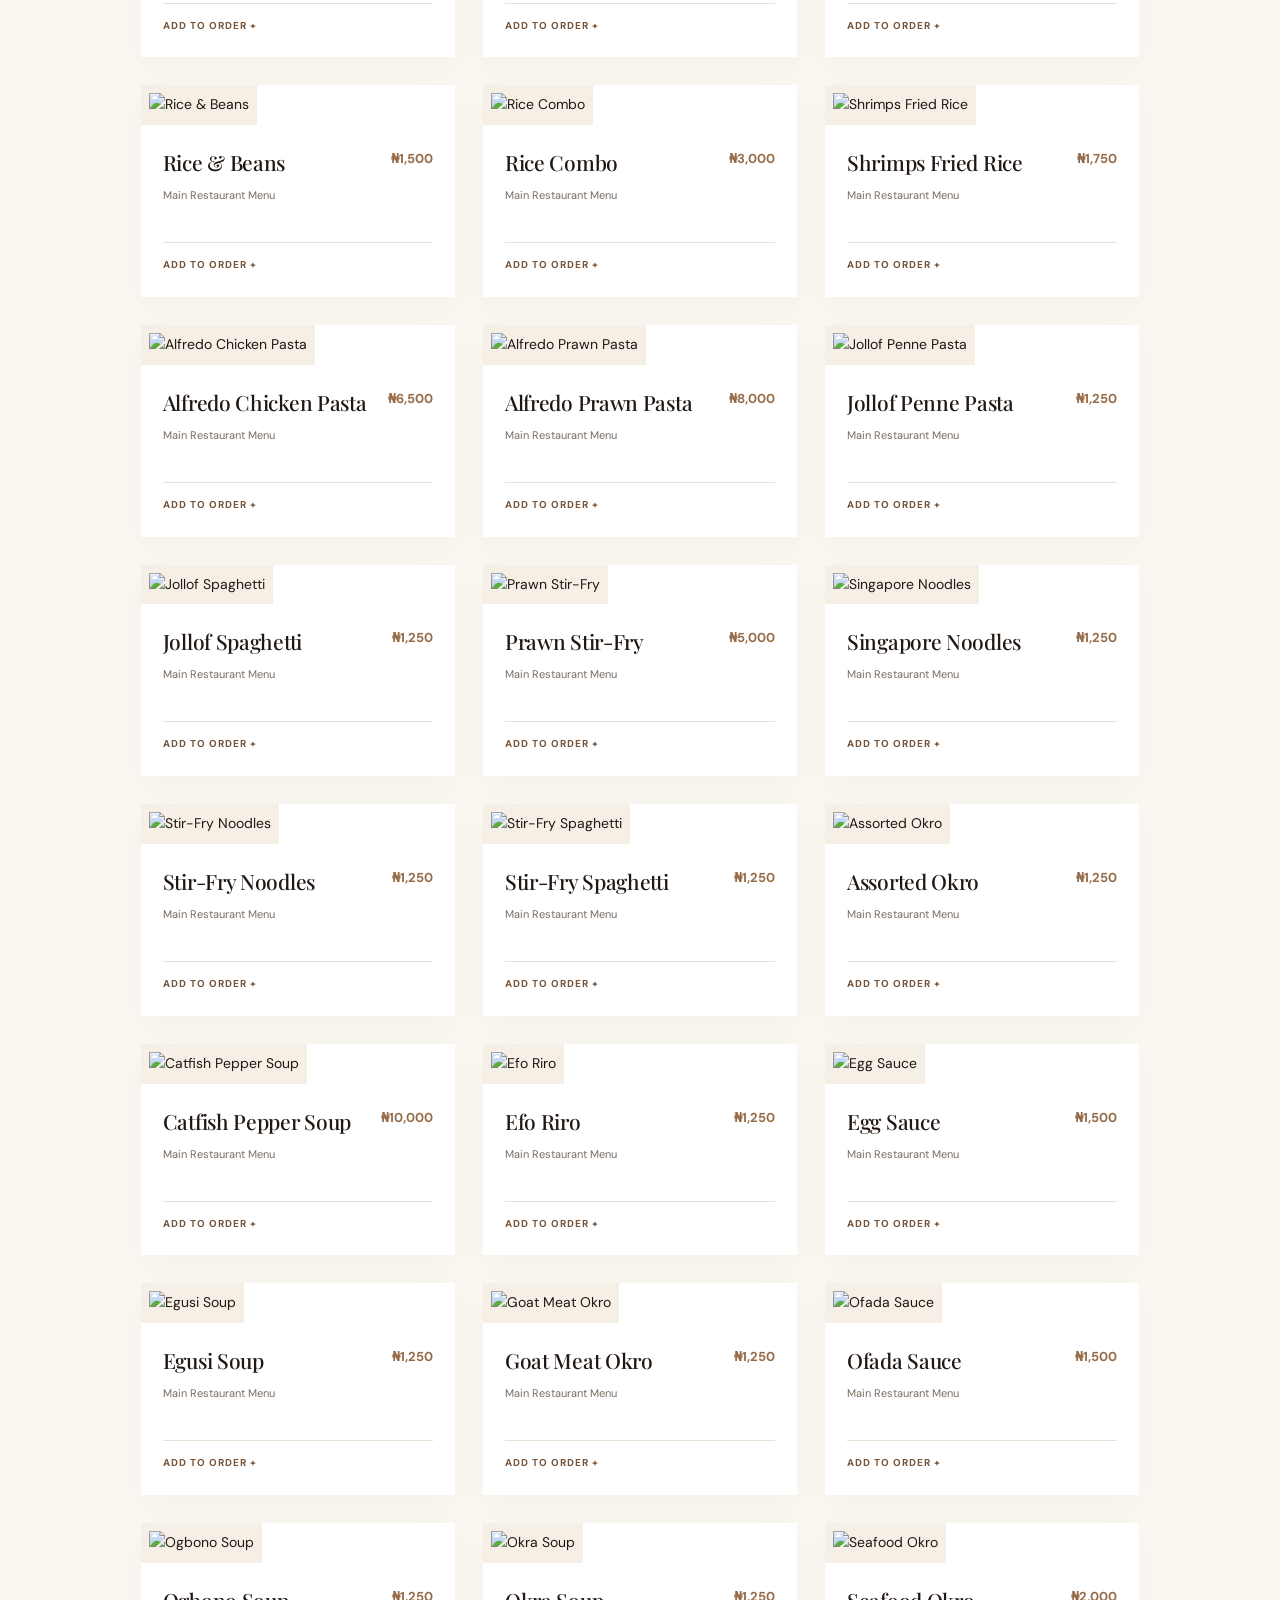
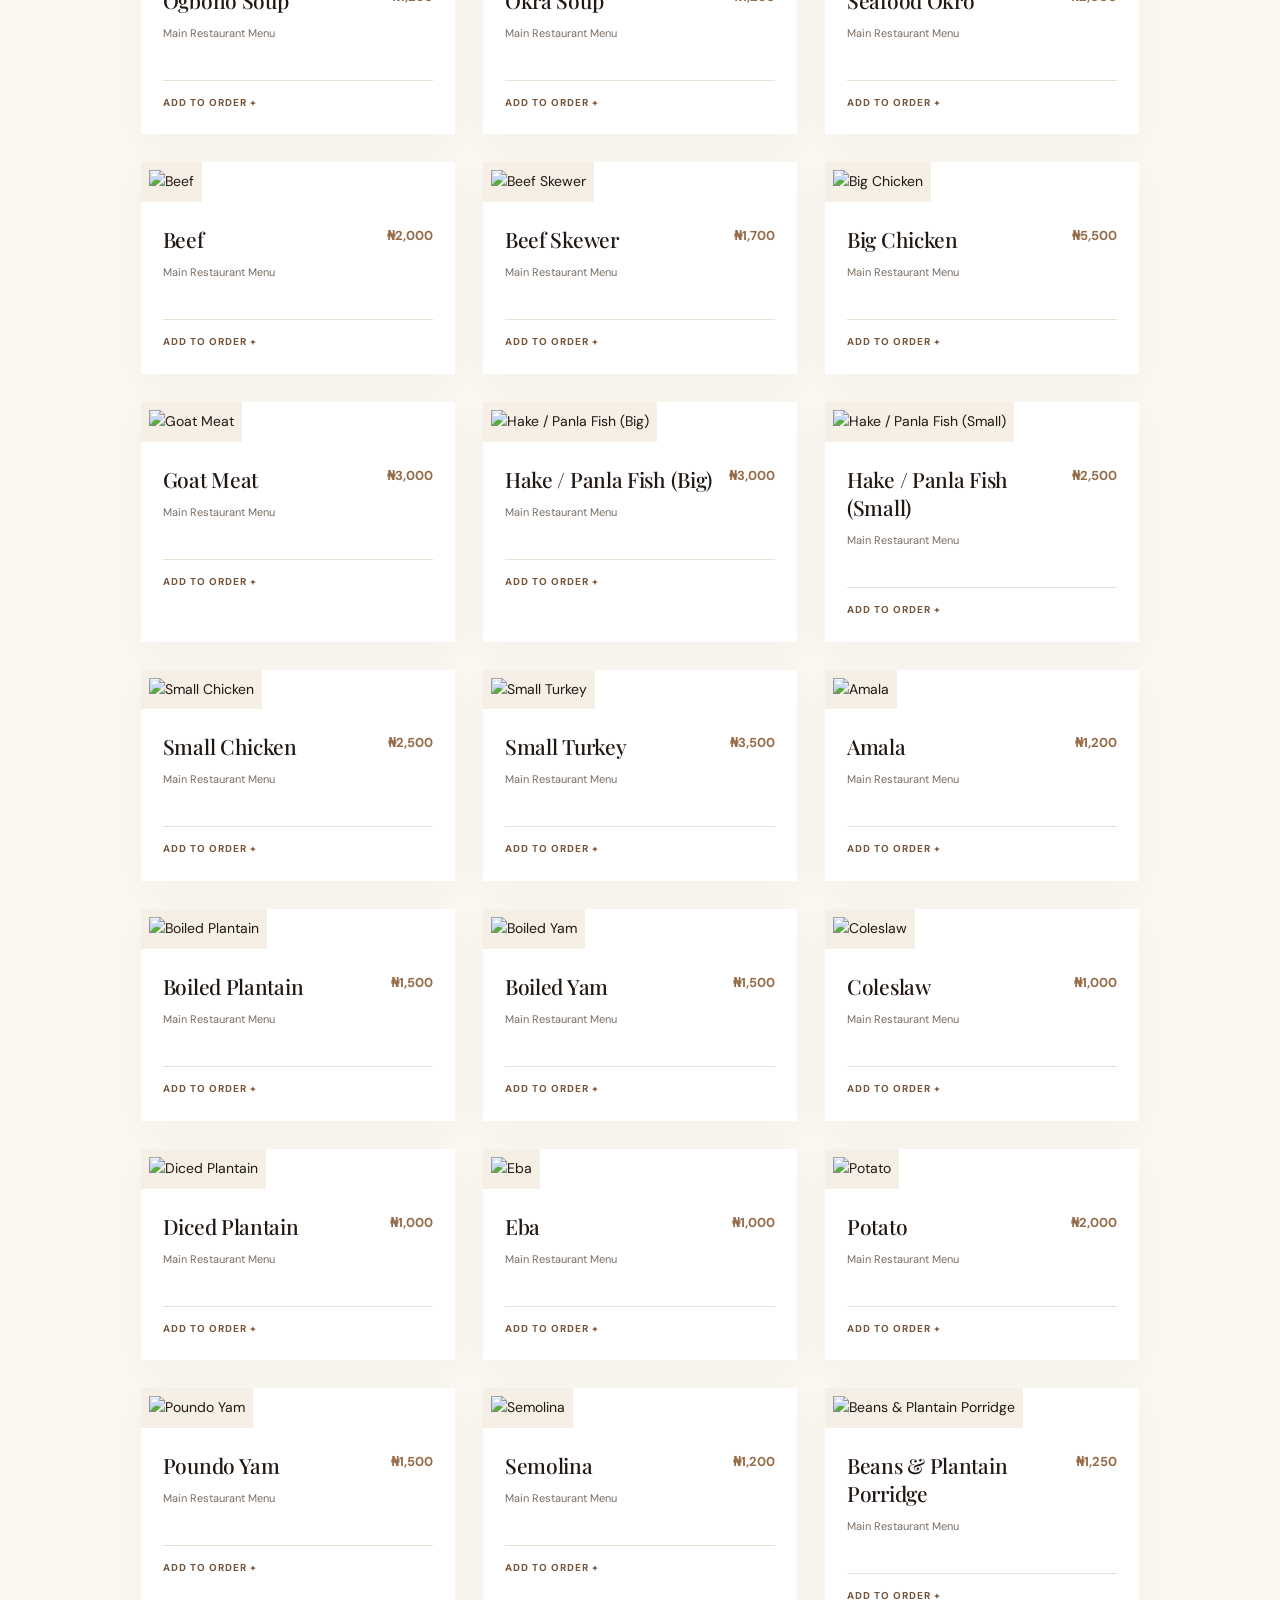
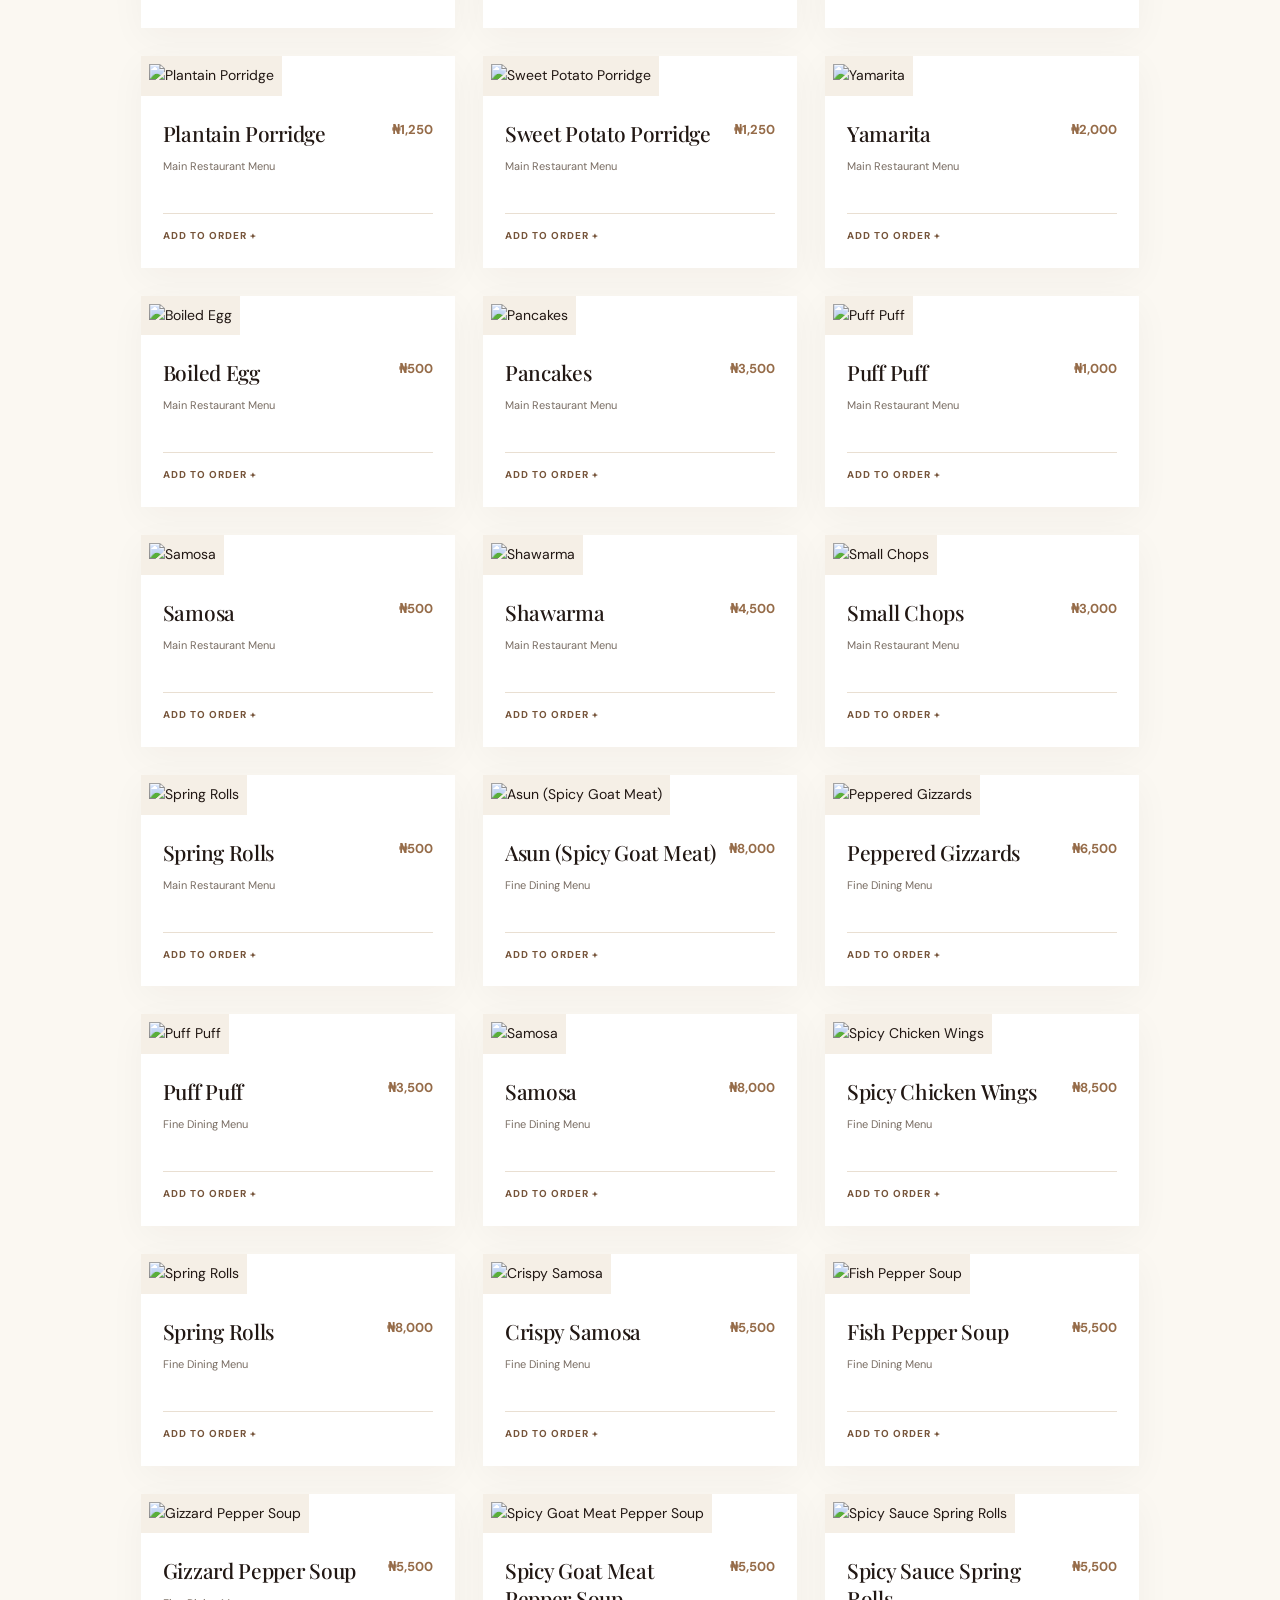
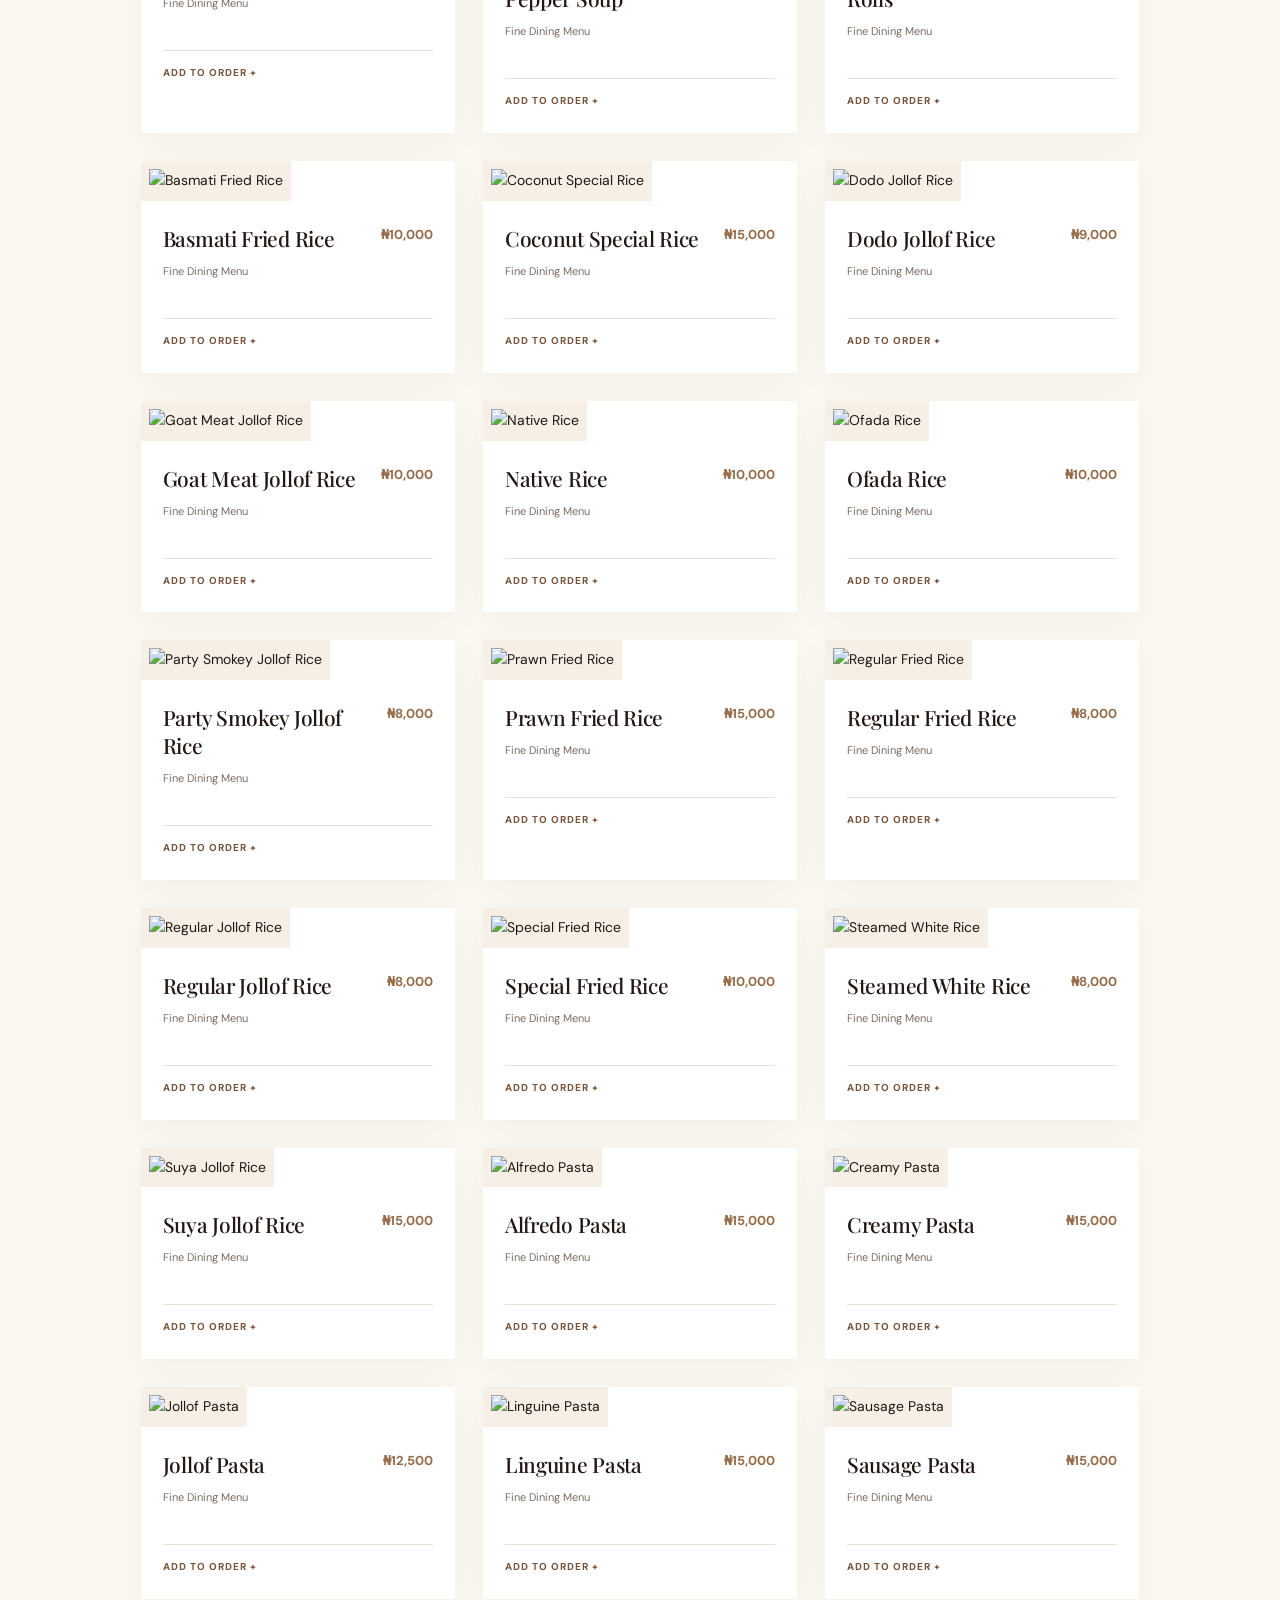
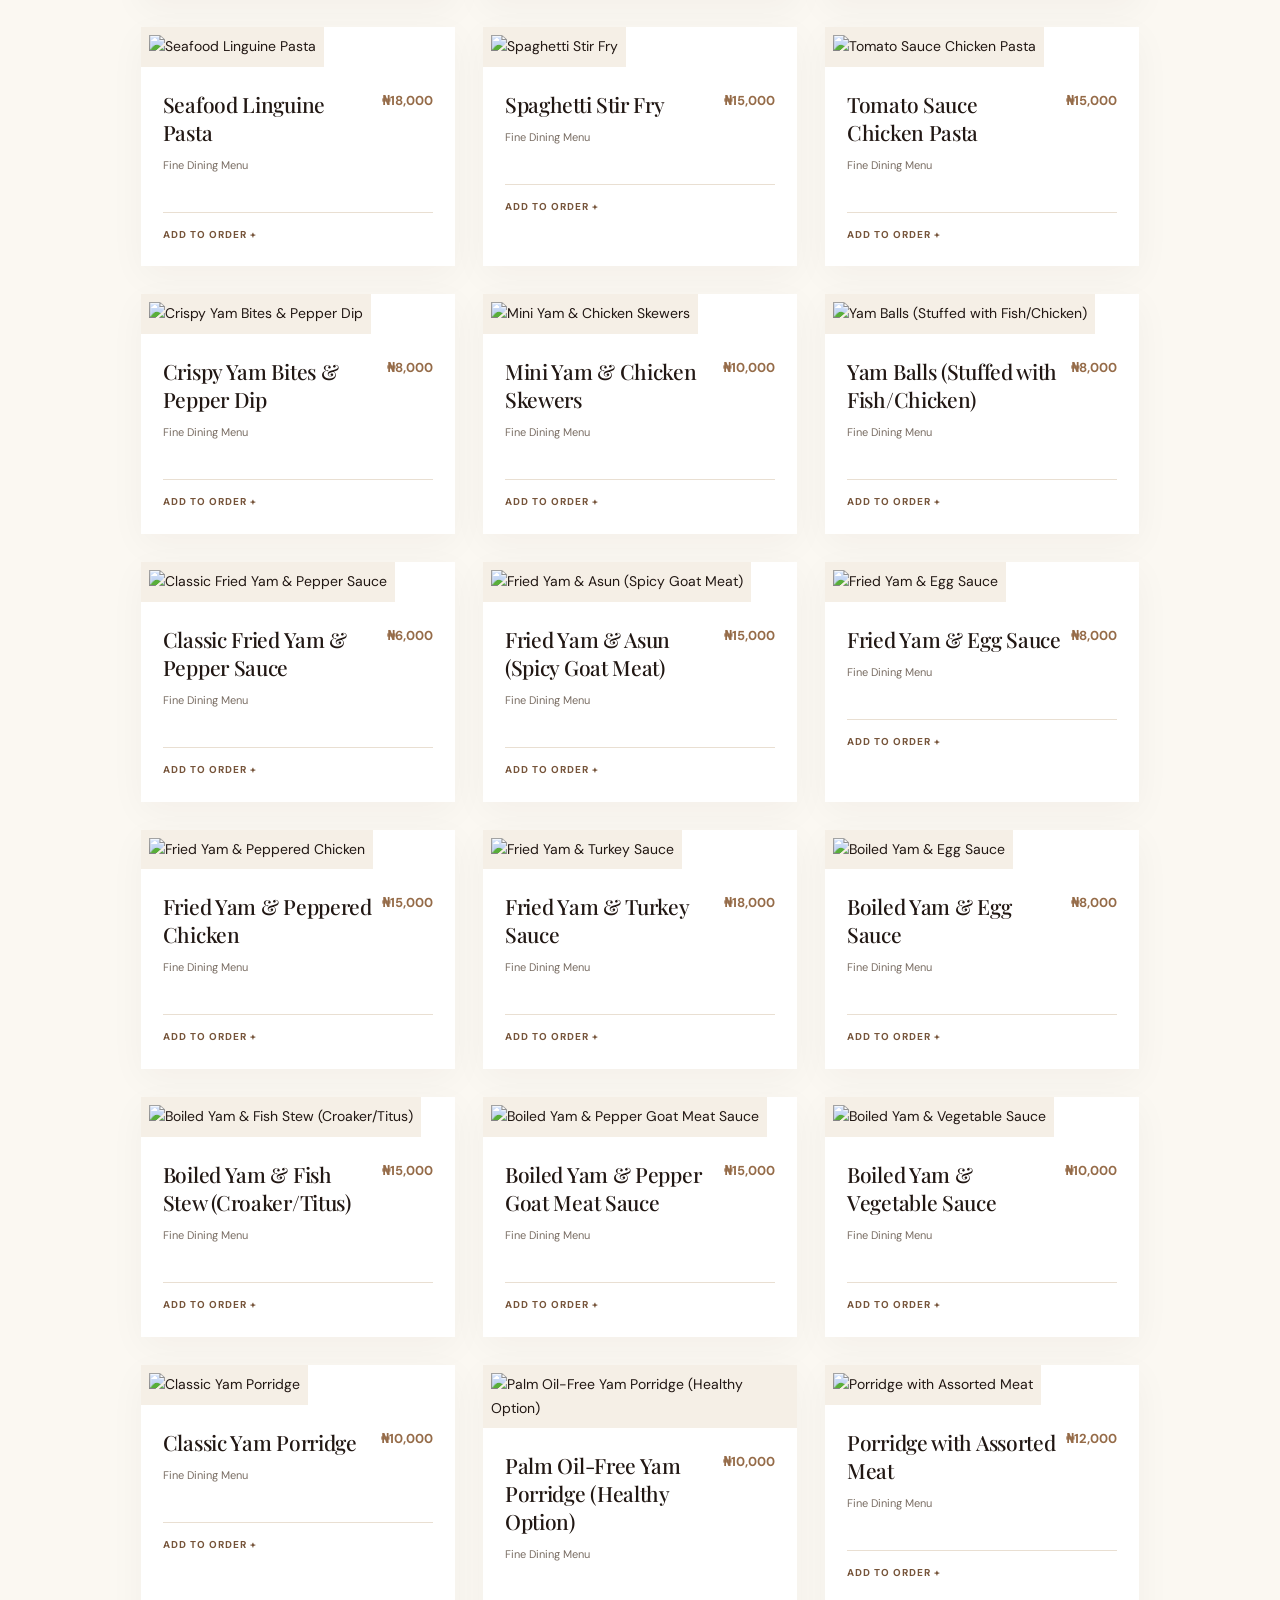
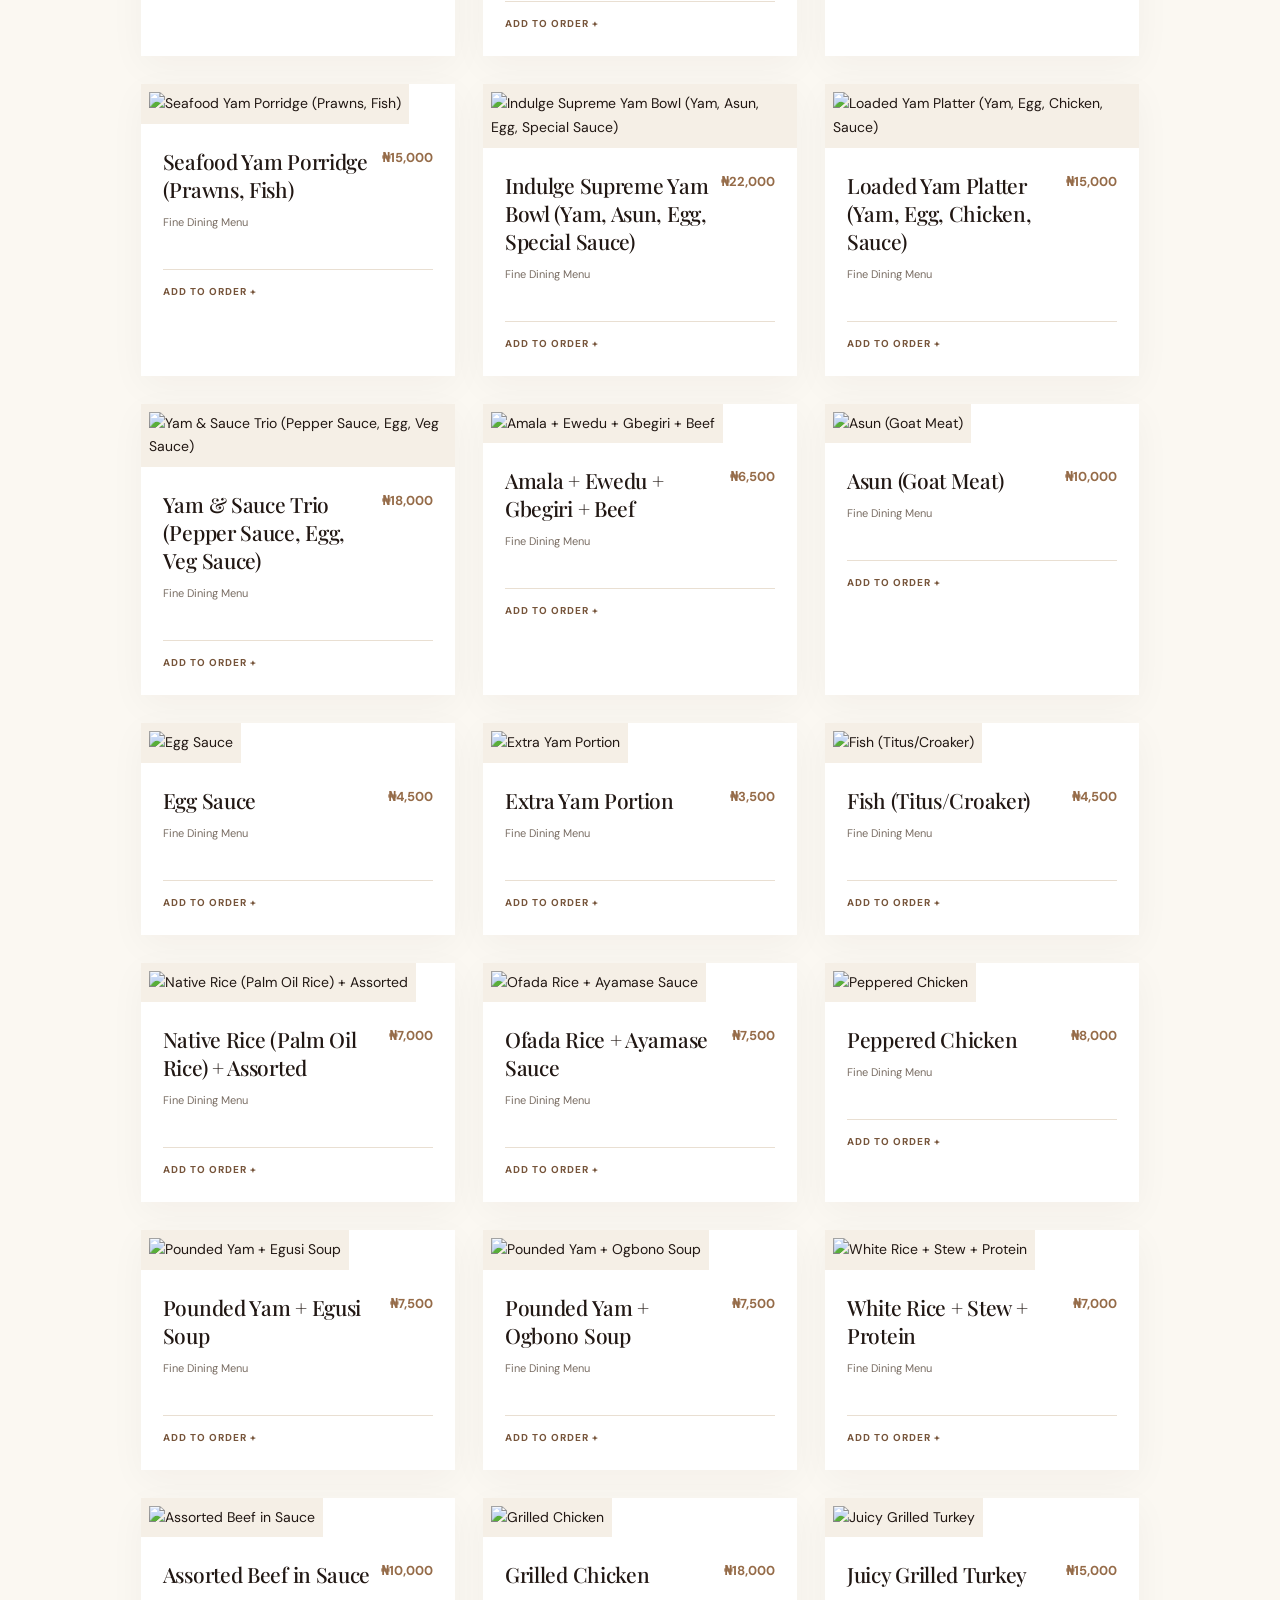
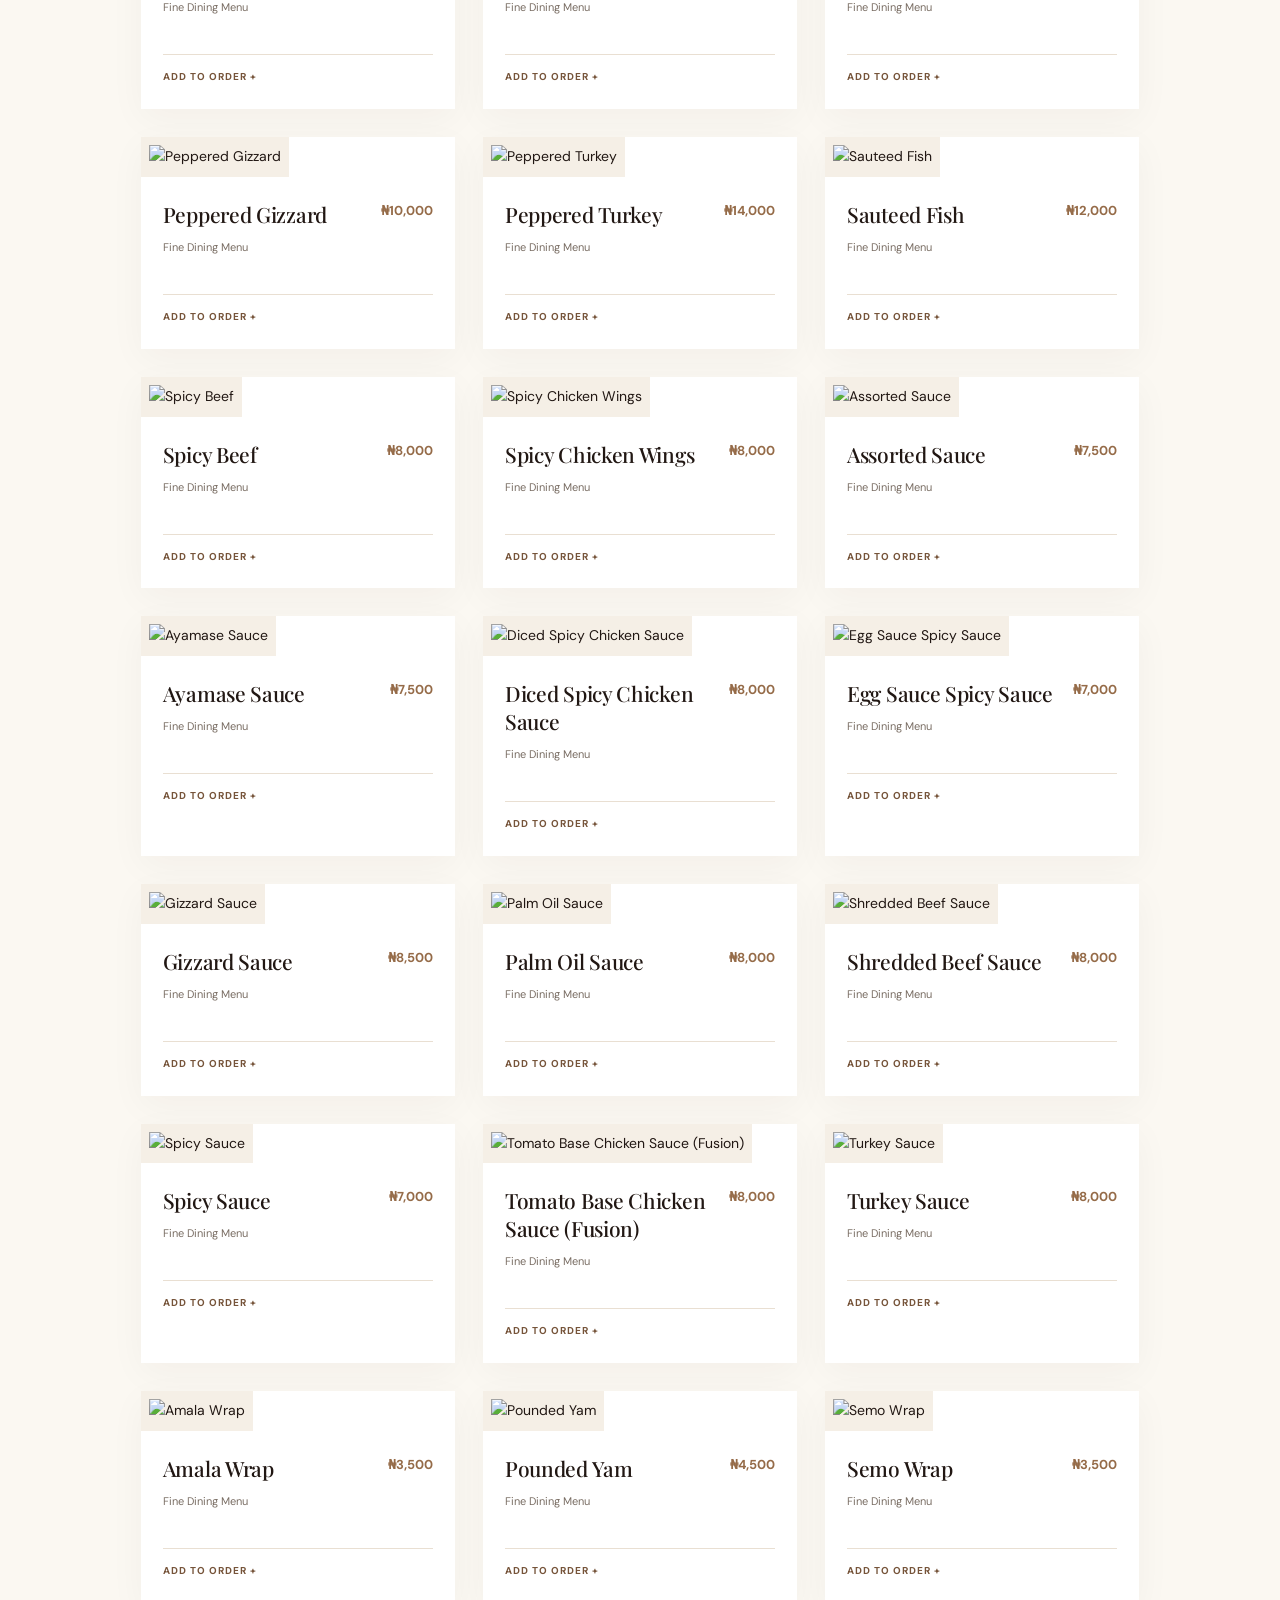
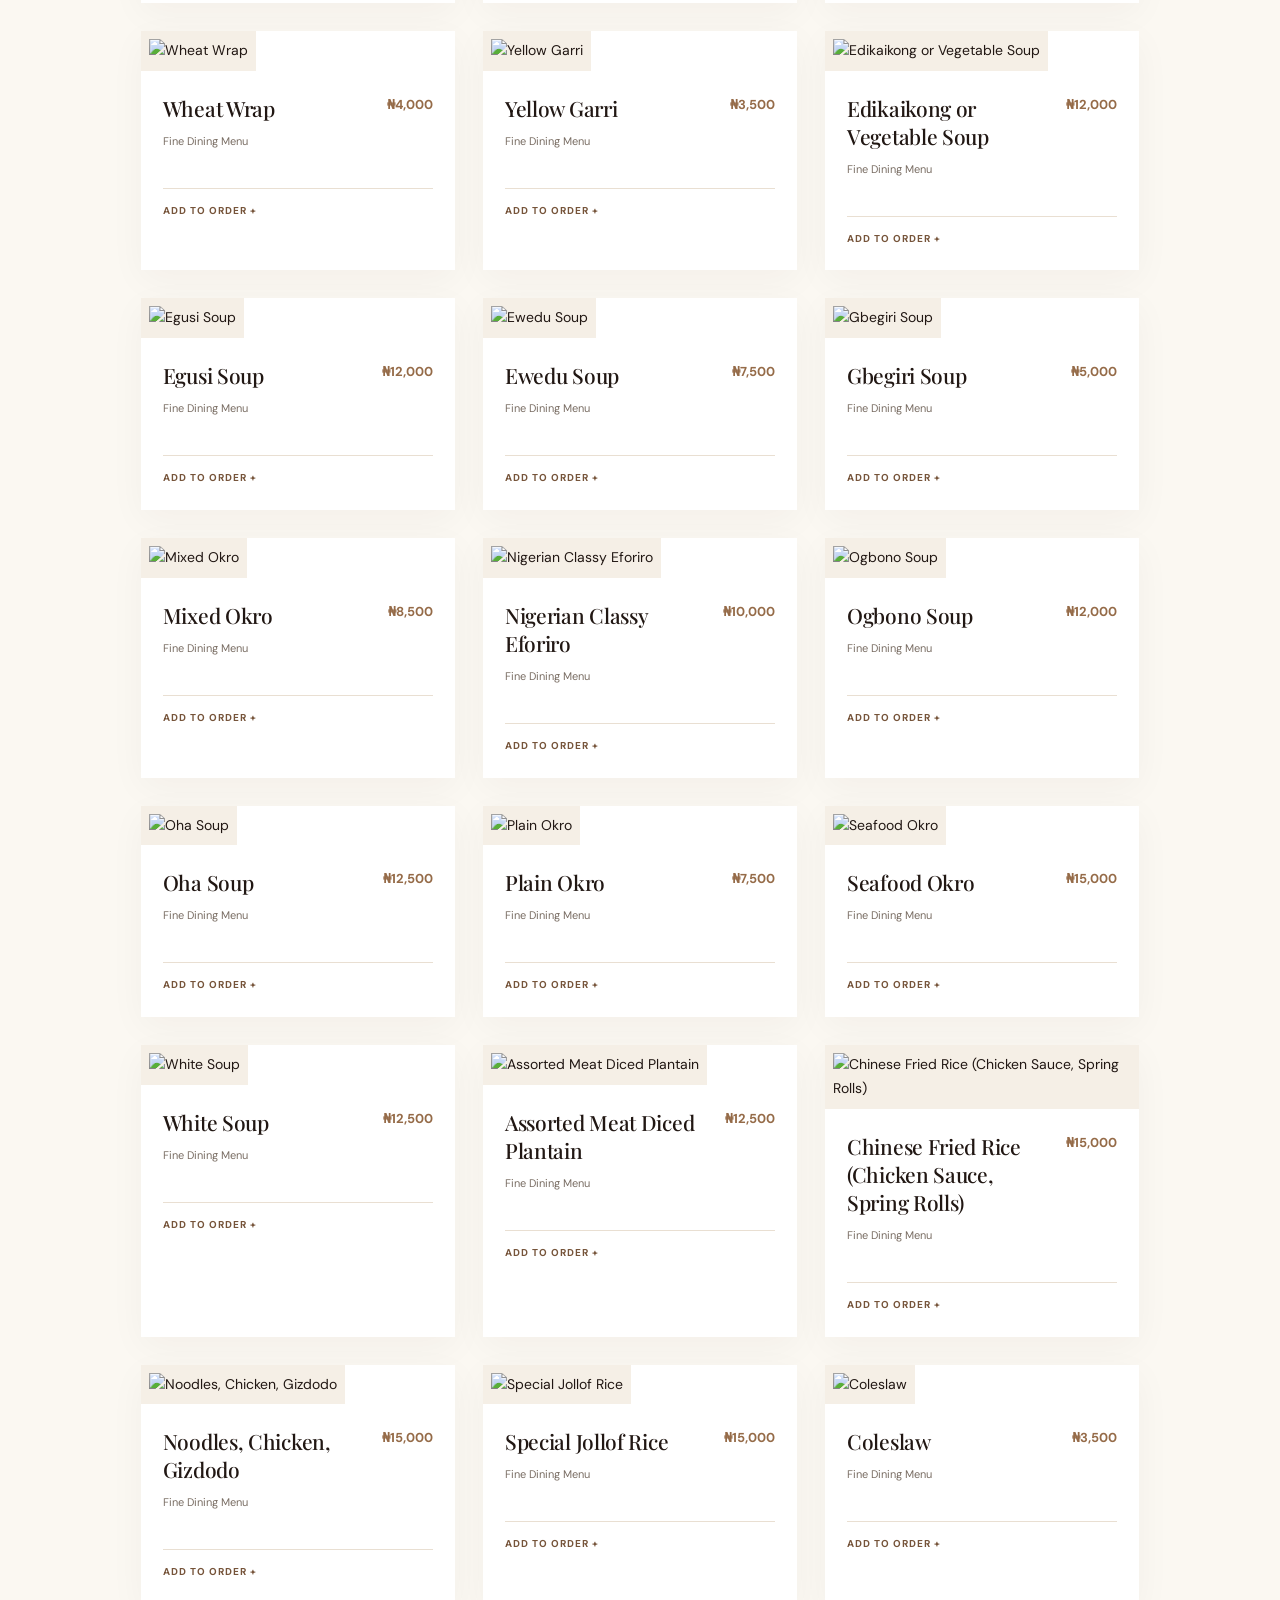
==== commit ab5ce456: "Add full-size food photography and homepage food slideshow" ====
--- a/public/index.html
+++ b/public/index.html
@@ -6,7 +6,7 @@
 <section class="feature-band"><div class="feature-image"></div><div class="feature-copy"><span class="eyebrow light">THE ART OF HOSPITALITY</span><h2>Gather.<br>Savour.<br><em>Stay awhile.</em></h2><p>Whether it is a relaxed meal, a private dinner or a special celebration, there is always room for something memorable.</p><a class="btn btn-outline" href="#contact">Plan your experience <span>↗</span></a></div></section>
 <section class="menu-section section-pad" id="menu"><div class="section-heading"><div><span class="eyebrow">MADE TO BE ENJOYED</span><h2>A little taste<br><em>of indulgence.</em></h2></div><p>Explore our selection and find something you'll love. Menu items and prices are updated by the restaurant team.</p></div><div class="menu-tools"><div class="filters" id="filters"><button class="filter active" data-category="all">All</button></div><label class="search-box"><span>⌕</span><input id="menuSearch" type="search" placeholder="Find a favourite…" aria-label="Search menu"></label></div><div class="menu-grid" id="menuGrid"><div class="empty-state">Our menu is being prepared. Please check back soon.</div></div><div class="menu-bottom"><span>MADE WITH CARE. SERVED WITH HEART.</span><a class="under-link" href="#contact">Ask about today's menu ↗</a></div></section>
 <section class="quote-band"><span class="quote-mark">“</span><p>Good food brings us together.<br><em>Great moments keep us coming back.</em></p><span class="eyebrow">THE INDULGE PLACE</span></section><section class="section-pad" style="background:#fffdf9;padding-top:65px;padding-bottom:65px"><div class="section-heading"><div><span class="eyebrow">KIND WORDS, SHARED MOMENTS</span><h2>Our guests<br><em>say it best.</em></h2></div><p>Approved customer testimonials can be added here by the restaurant team. We have left this space ready for authentic guest feedback rather than inventing reviews.</p></div><div class="menu-bottom"><span>REAL EXPERIENCES. REAL GUESTS.</span><a class="under-link" href="https://www.instagram.com/theindulgeplace/" target="_blank" rel="noreferrer">Share your experience ↗</a></div></section>
-<section class="gallery-section section-pad" id="gallery"><div class="section-heading"><div><span class="eyebrow">A FEAST FOR THE EYES</span><h2>Moments worth<br><em>sharing.</em></h2></div><p>A glimpse into the food, atmosphere and experiences that make every visit special.</p></div><div class="gallery-grid"><button class="gallery-tile tall" data-full="https://images.unsplash.com/photo-1547592180-85f173990554?auto=format&fit=crop&w=1400&q=85"><img src="https://images.unsplash.com/photo-1547592180-85f173990554?auto=format&fit=crop&w=900&q=80" alt="Freshly prepared colourful meal"><span>01 / THE TABLE</span></button><button class="gallery-tile" data-full="https://images.unsplash.com/photo-1546549032-9571cd6b27df?auto=format&fit=crop&w=1400&q=85"><img src="https://images.unsplash.com/photo-1546549032-9571cd6b27df?auto=format&fit=crop&w=900&q=80" alt="Pasta dish"><span>02 / THE FLAVOUR</span></button><button class="gallery-tile" data-full="https://images.unsplash.com/photo-1517248135467-4c7edcad34c4?auto=format&fit=crop&w=1400&q=85"><img src="https://images.unsplash.com/photo-1517248135467-4c7edcad34c4?auto=format&fit=crop&w=900&q=80" alt="Warm restaurant interior"><span>03 / THE AMBIENCE</span></button><button class="gallery-tile wide" data-full="https://images.unsplash.com/photo-1414235077428-338989a2e8c0?auto=format&fit=crop&w=1400&q=85"><img src="https://images.unsplash.com/photo-1414235077428-338989a2e8c0?auto=format&fit=crop&w=1100&q=80" alt="Beautifully presented dining experience"><span>04 / THE EXPERIENCE</span></button></div><p class="gallery-disclaimer">Gallery imagery is illustrative and can be replaced with official restaurant photography.</p></section>
+<section class="gallery-section section-pad" id="gallery"><div class="section-heading"><div><span class="eyebrow">A FEAST FOR THE EYES</span><h2>Moments worth<br><em>sharing.</em></h2></div><p>A glimpse into the food, atmosphere and experiences that make every visit special.</p></div><div class="gallery-grid"><button class="gallery-tile tall" data-full="assets/plantain-porridge.jpg"><img src="assets/plantain-porridge.jpg" alt="Nigerian green plantain porridge with seafood"><span>01 / PLANTAIN PORRIDGE</span></button><button class="gallery-tile" data-full="assets/small-chops.jpg"><img src="assets/small-chops.jpg" alt="Nigerian small chops platter"><span>02 / SMALL CHOPS</span></button><button class="gallery-tile wide" data-full="assets/spring-rolls.jpg"><img src="assets/spring-rolls.jpg" alt="Golden Nigerian spring rolls"><span>03 / SPRING ROLLS</span></button></div><p class="gallery-disclaimer">Food photography is for menu inspiration; actual restaurant presentation may vary.</p></section>
 <section class="social-reels section-pad" id="reels"><div class="section-heading"><div><span class="eyebrow">FOLLOW OUR JOURNEY</span><h2>Stay close<br><em>to the table.</em></h2></div><p>See the latest dishes, announcements and moments from The Indulge Place on our official Instagram page.</p></div><div class="instagram-cta"><div class="instagram-mark">◎</div><div><strong>@theindulgeplace</strong><p>Follow our official page for fresh updates, food highlights and special announcements.</p></div><a class="btn btn-dark" href="https://www.instagram.com/theindulgeplace/" target="_blank" rel="noopener noreferrer">Visit Instagram ↗</a></div></section>
 <section class="experience"><div class="experience-photo"></div><div class="experience-content"><span class="eyebrow light">CELEBRATE WITH US</span><h2>Make your next<br>gathering <em>special.</em></h2><p>From intimate dinners to bridal showers, birthdays and private food experiences, let us help you create a moment worth remembering.</p><a class="btn btn-gold" href="#contact">Enquire about events <span>↗</span></a></div></section>
 <section class="contact-section section-pad" id="contact"><div class="contact-left"><span class="eyebrow">WE'D LOVE TO WELCOME YOU</span><h2>Let's make<br><em>it memorable.</em></h2><p>Questions, reservations, private dining or event enquiries? Get in touch with our team.</p><div class="contact-details"><a href="#contact"><span>VISIT US</span>Please contact us for our location</a><a href="#contact"><span>OPENING HOURS</span>Please contact us to confirm today’s hours</a><a href="tel:+2347075203145"><span>PHONE / WHATSAPP</span>+234 707 520 3145 ↗</a><a href="mailto:theindulgeplace@gmail.com"><span>EMAIL</span>theindulgeplace@gmail.com ↗</a><a href="https://www.instagram.com/theindulgeplace/" target="_blank" rel="noreferrer"><span>FOLLOW ALONG</span>@theindulgeplace ↗</a></div></div><form class="contact-form" id="contactForm"><span class="eyebrow">SEND A NOTE</span><label>Your name<input name="name" required maxlength="100" placeholder="How should we call you?"></label><label>Email or phone<input name="contact" required maxlength="150" placeholder="Your preferred contact"></label><label>What can we help with?<select name="subject"><option>General enquiry</option><option>Reservation</option><option>Private dining</option><option>Event / celebration</option><option>Other</option></select></label><label>Your message<textarea name="message" rows="4" required maxlength="1000" placeholder="Tell us a little more…"></textarea></label><button class="btn btn-dark" type="submit">Send via WhatsApp <span>↗</span></button><p class="form-note">This opens WhatsApp with your message ready to send.</p></form></section></main>
--- a/public/styles.css
+++ b/public/styles.css
@@ -1,4 +1,4 @@
-@import url('https://fonts.googleapis.com/css2?family=DM+Sans:wght@400;500;600;700&family=Playfair+Display:ital,wght@0,400;0,500;0,600;0,700;1,400;1,500&display=swap');:root{--ink:#261d19;--muted:#766a62;--cream:#f6f1e9;--paper:#fffdf9;--gold:#c49a62;--wine:#59352d;--line:#e7ded3;--serif:'Playfair Display',Georgia,serif;--sans:'DM Sans',Arial,sans-serif}*{box-sizing:border-box}html{scroll-behavior:smooth}body{margin:0;background:var(--paper);color:var(--ink);font-family:var(--sans);font-size:14px;line-height:1.7}a{color:inherit;text-decoration:none}button,input,select,textarea{font:inherit}button{cursor:pointer}.announcement{height:30px;background:var(--ink);color:#e9d8c3;text-align:center;font-size:9px;letter-spacing:2px;padding:6px}.site-header{height:88px;padding:0 7%;display:flex;align-items:center;justify-content:space-between;background:var(--paper);position:sticky;top:0;z-index:20;border-bottom:1px solid #eee8df}.brand{display:flex;align-items:center;gap:12px;font-size:12px;font-weight:700;letter-spacing:1.5px;line-height:1.3}.brand-mark{width:40px;height:40px;border:1px solid var(--gold);border-radius:50%;display:grid;place-items:center;font:italic 17px var(--serif);color:var(--gold)}.brand small{display:block;font-size:8px;letter-spacing:2px;font-weight:500;color:var(--muted);margin-top:5px}.nav{display:flex;gap:32px;color:#5c514a;font-size:12px}.nav a:hover,.under-link:hover{color:var(--gold)}.header-cta{font-size:11px;font-weight:700;border-bottom:1px solid var(--gold);padding:9px 0}.header-cta span,.btn span{margin-left:14px;color:var(--gold)}.menu-toggle{display:none;background:none;border:0;font-size:24px}.hero{height:min(720px,calc(100vh - 118px));min-height:590px;position:relative;background:#382a22;color:white;display:flex;align-items:center;overflow:hidden}.hero-photo{position:absolute;inset:0;background:url('https://images.unsplash.com/photo-1414235077428-338989a2e8c0?auto=format&fit=crop&w=2200&q=90') center 52%/cover;transform:scale(1.02);animation:slowzoom 16s ease-in-out infinite alternate}.hero-shade{position:absolute;inset:0;background:linear-gradient(90deg,rgba(22,16,13,.83),rgba(22,16,13,.43) 54%,rgba(22,16,13,.05))}.hero-content{position:relative;z-index:1;margin-left:12%;max-width:610px;padding:55px 24px 70px 0;animation:rise .9s ease both}.eyebrow{font-size:9px;letter-spacing:2.5px;font-weight:700;color:var(--gold);display:block}.eyebrow.light{color:#e1c49e}.hero h1{font:500 clamp(55px,7.5vw,104px)/1.02 var(--serif);letter-spacing:-3px;margin:24px 0}.hero h1 em,h2 em,.quote-band em{font-weight:400;color:var(--gold)}.hero-copy{font-size:15px;max-width:390px;color:#e4ddd5;line-height:1.9}.hero-actions{display:flex;align-items:center;gap:30px;margin-top:34px}.btn{display:inline-flex;justify-content:center;align-items:center;gap:12px;padding:15px 22px;border:1px solid transparent;font-size:10px;font-weight:700;letter-spacing:.6px;transition:.25s}.btn-gold{background:var(--gold);color:#211914}.btn-gold:hover{background:#dfbd91;transform:translateY(-2px)}.btn-dark{background:var(--ink);color:white}.btn-dark:hover{background:var(--wine)}.btn-outline{border-color:#c7a77e;color:#fff}.btn-outline:hover{background:var(--gold);color:var(--ink)}.text-link{font-size:11px}.light-link{color:#eee}.hero-note{position:absolute;bottom:32px;right:7%;font-size:8px;letter-spacing:2px;color:#e5d8c7}.hero-note span{color:#bfa98e}.section-pad{padding:115px 12%}.intro{background:var(--cream)}.intro-label{display:flex;align-items:center;gap:25px}.fine-line{height:1px;background:#d6cabc;flex:1}.intro-grid{display:grid;grid-template-columns:1.1fr .9fr;gap:10%;margin-top:44px}.intro h2,.section-heading h2,.contact-left h2{font:500 clamp(42px,5vw,66px)/1.13 var(--serif);letter-spacing:-1.8px;margin:0}.intro-text{padding-top:8px;max-width:450px;color:var(--muted)}.intro-text .lead{font:500 20px/1.55 var(--serif);color:var(--ink)}.under-link{display:inline-block;margin-top:17px;padding-bottom:7px;border-bottom:1px solid var(--gold);font-size:11px;font-weight:700}.under-link span{color:var(--gold);margin-left:12px}.feature-band{min-height:570px;background:var(--wine);color:white;display:grid;grid-template-columns:1fr 1fr}.feature-image{background:url('https://images.unsplash.com/photo-1559339352-11d035aa65de?auto=format&fit=crop&w=1200&q=85') center/cover;min-height:570px}.feature-copy{padding:95px 12%;align-self:center}.feature-copy h2,.experience h2{font:500 clamp(45px,5.4vw,72px)/1.12 var(--serif);margin:24px 0}.feature-copy h2 em,.experience h2 em{color:#d5b080}.feature-copy p,.experience-content p{color:#e2d4ca;max-width:360px;margin:0 0 30px}.menu-section{background:var(--paper)}.section-heading{display:flex;justify-content:space-between;align-items:end;gap:50px}.section-heading h2{margin-top:18px}.section-heading>p{max-width:340px;color:var(--muted);font-size:12px;margin-bottom:8px}.menu-tools{display:flex;justify-content:space-between;align-items:center;gap:20px;margin:48px 0 26px;border-bottom:1px solid var(--line);padding-bottom:17px}.filters{display:flex;gap:8px;flex-wrap:wrap}.filter{border:1px solid var(--line);background:transparent;padding:8px 15px;font-size:10px;color:var(--muted)}.filter.active,.filter:hover{background:var(--ink);color:white;border-color:var(--ink)}.search-box{display:flex;align-items:center;gap:9px;border-bottom:1px solid #cbbda9;padding:5px 0}.search-box span{font-size:22px;color:var(--gold)}.search-box input{border:0;background:transparent;outline:0;font-size:11px;width:155px}.menu-grid{display:grid;grid-template-columns:repeat(3,1fr);gap:25px}.menu-card{border:1px solid var(--line);background:#fff;transition:.3s;min-width:0}.menu-card:hover{transform:translateY(-5px);box-shadow:0 15px 35px #39271b12}.menu-card img{width:100%;height:205px;object-fit:cover;background:var(--cream)}.menu-card-body{padding:19px}.menu-card-top{display:flex;justify-content:space-between;gap:10px;align-items:start}.menu-card h3{font:500 19px var(--serif);margin:0}.price{font-size:12px;font-weight:700;white-space:nowrap;color:var(--wine)}.menu-card p{font-size:11px;color:var(--muted);min-height:39px;margin:10px 0 16px}.add-btn{width:100%;background:transparent;border:1px solid var(--gold);padding:10px;color:var(--ink);font-size:10px;font-weight:700}.add-btn:hover{background:var(--gold)}.menu-bottom{display:flex;justify-content:space-between;align-items:center;margin-top:40px;color:var(--muted);font-size:8px;letter-spacing:1.5px}.empty-state{padding:45px;text-align:center;color:var(--muted);grid-column:1/-1;background:var(--cream)}.quote-band{text-align:center;background:#2b211d;color:white;padding:82px 20px}.quote-mark{font:90px/.7 var(--serif);color:var(--gold)}.quote-band p{font:500 clamp(25px,3vw,39px)/1.5 var(--serif);margin:14px 0 24px}.quote-band .eyebrow{color:#c5a57f}.gallery-section{background:var(--cream)}.gallery-grid{display:grid;grid-template-columns:1.2fr 1fr 1fr;grid-template-rows:230px 230px;gap:16px;margin-top:45px}.gallery-tile{border:0;padding:0;position:relative;overflow:hidden;background:#ddd;text-align:left}.gallery-tile img{width:100%;height:100%;object-fit:cover;transition:transform .6s}.gallery-tile:hover img{transform:scale(1.06)}.gallery-tile:after{content:'';position:absolute;inset:45% 0 0;background:linear-gradient(transparent,#0008)}.gallery-tile span{position:absolute;bottom:15px;left:18px;color:white;font-size:8px;letter-spacing:1.8px;z-index:1}.gallery-tile.tall{grid-row:span 2}.gallery-tile.wide{grid-column:span 2}.gallery-disclaimer{font-size:9px;color:#857a70;margin-top:15px}.experience{display:grid;grid-template-columns:1fr 1fr;background:#48332b;color:white}.experience-photo{min-height:520px;background:url('https://images.unsplash.com/photo-1511795409834-ef04bbd61622?auto=format&fit=crop&w=1200&q=85') center/cover}.experience-content{padding:85px 12%;align-self:center}.contact-section{display:grid;grid-template-columns:1fr .85fr;gap:13%;background:var(--paper)}.contact-left h2{margin:18px 0}.contact-left>p{color:var(--muted);max-width:360px}.contact-details{display:grid;gap:20px;margin-top:38px}.contact-details a{font-size:13px;font-weight:600}.contact-details span{display:block;color:var(--gold);font-size:8px;letter-spacing:1.8px;margin-bottom:5px}.contact-form{background:var(--cream);padding:34px}.contact-form>label,.cart-drawer label{display:grid;gap:7px;font-size:10px;font-weight:700;margin-top:18px}.contact-form input,.contact-form select,.contact-form textarea,.cart-drawer input,.cart-drawer select,.cart-drawer textarea{width:100%;padding:12px;border:1px solid #ded4c8;background:#fffdf9;outline:none;font-size:11px;resize:vertical}.contact-form input:focus,.contact-form textarea:focus,.cart-drawer input:focus{border-color:var(--gold)}.contact-form .btn{margin-top:22px}.form-note{font-size:9px;color:var(--muted)}.footer{background:#211916;color:#eee4d9;padding:55px 7% 22px}.footer-top{display:flex;justify-content:space-between;align-items:center;padding-bottom:45px}.brand-light{color:white}.brand-light small{color:#b8a99b}.footer-top>p{font:italic 22px/1.4 var(--serif);color:#d5b080}.back-top{font-size:9px;letter-spacing:1.5px}.footer-bottom{border-top:1px solid #51433a;padding-top:20px;display:flex;justify-content:space-between;color:#a99b8f;font-size:8px;letter-spacing:1.2px}.footer-bottom a{color:#d5b080}.cart-float{position:fixed;bottom:20px;right:22px;z-index:25;display:none}.cart-float.show{display:block}.cart-float button{background:var(--ink);color:white;border:1px solid var(--gold);padding:14px 18px;box-shadow:0 8px 25px #0003;font-size:11px}.cart-float button span{background:var(--gold);color:var(--ink);border-radius:50%;padding:3px 7px;margin:0 8px}.cart-float b{color:#e5c79e;margin-left:10px}.overlay{position:fixed;inset:0;background:#120d0bcc;z-index:40;display:none;justify-content:flex-end}.overlay.open{display:flex}.cart-drawer{background:var(--paper);width:min(480px,100%);height:100%;overflow:auto;padding:30px}.drawer-head{display:flex;justify-content:space-between;align-items:center;border-bottom:1px solid var(--line);padding-bottom:15px}.drawer-head h3{font:30px var(--serif);margin:5px 0}.close,.lightbox-close{background:none;border:0;font-size:30px;color:var(--ink)}.cart-items{padding:12px 0}.cart-row{display:grid;grid-template-columns:1fr auto;gap:10px;padding:14px 0;border-bottom:1px solid var(--line)}.cart-row strong{font:17px var(--serif)}.cart-row small{display:block;color:var(--muted);font-size:10px}.qty{display:flex;align-items:center;gap:10px}.qty button{border:1px solid var(--line);background:white;width:27px;height:27px}.remove{border:0;background:none;color:#9a5b4e;font-size:10px}.cart-total{display:flex;justify-content:space-between;padding:15px 0;border-top:1px solid var(--line);font-size:13px}.cart-total strong{font-size:17px}.full{width:100%;margin-top:20px}.hidden{display:none!important}.lightbox{display:none;position:fixed;inset:0;background:#100c0bee;z-index:60;align-items:center;justify-content:center;padding:50px}.lightbox.open{display:flex}.lightbox img{max-width:min(100%,1100px);max-height:85vh;object-fit:contain}.lightbox-close{position:absolute;top:18px;right:30px;color:white}.toast{position:fixed;bottom:25px;left:50%;transform:translate(-50%,20px);background:var(--ink);color:white;padding:12px 20px;font-size:11px;opacity:0;pointer-events:none;transition:.3s;z-index:80}.toast.show{opacity:1;transform:translate(-50%,0)}@keyframes rise{from{opacity:0;transform:translateY(20px)}to{opacity:1;transform:none}}@keyframes slowzoom{to{transform:scale(1.08)}}@media(max-width:900px){.site-header{padding:0 5%}.nav{gap:17px}.section-pad{padding:85px 7%}.feature-copy,.experience-content{padding:70px 9%}.hero-content{margin-left:8%}.menu-grid{grid-template-columns:repeat(2,1fr)}.contact-section{gap:7%}}@media(max-width:650px){.announcement{font-size:8px}.site-header{height:72px}.brand{font-size:10px}.brand-mark{width:35px;height:35px}.menu-toggle{display:block;margin-left:auto;margin-right:18px}.nav{display:none;position:absolute;top:72px;left:0;right:0;background:var(--paper);padding:22px 7%;flex-direction:column;gap:17px;border-bottom:1px solid var(--line)}.nav.open{display:flex}.header-cta{font-size:10px}.hero{min-height:610px;height:calc(90vh - 102px)}.hero-content{margin-left:7%;padding-right:20px}.hero h1{font-size:65px}.hero-copy{font-size:13px;max-width:320px}.hero-actions{align-items:flex-start;flex-direction:column;gap:18px}.hero-note{left:7%;right:auto;font-size:7px}.section-pad{padding:72px 7%}.intro-grid,.contact-section{grid-template-columns:1fr;gap:30px}.intro-grid{margin-top:28px}.intro h2,.section-heading h2,.contact-left h2{font-size:47px}.feature-band,.experience{grid-template-columns:1fr}.feature-image{min-height:320px}.feature-copy,.experience-content{padding:60px 8%}.section-heading{display:block}.section-heading>p{margin-top:20px}.menu-tools{align-items:flex-start;flex-direction:column}.menu-grid{grid-template-columns:1fr 1fr;gap:12px}.menu-card img{height:145px}.menu-card-body{padding:12px}.menu-card h3{font-size:16px}.menu-card p{font-size:10px;min-height:55px}.price{font-size:10px}.add-btn{font-size:9px;padding:9px 4px}.gallery-grid{grid-template-columns:1fr 1fr;grid-template-rows:180px 180px 180px;gap:9px}.gallery-tile.tall{grid-row:span 2}.gallery-tile.wide{grid-column:span 2}.experience-photo{min-height:310px}.contact-form{padding:24px}.footer-top{align-items:flex-start;gap:20px;flex-wrap:wrap}.footer-top>p{font-size:18px}.footer-bottom{gap:14px;flex-direction:column}.cart-float{right:12px;bottom:12px}.cart-float button{padding:12px}.cart-drawer{padding:22px}.quote-band{padding:65px 15px}}/* Premium editorial refresh */
+@import url('https://fonts.googleapis.com/css2?family=DM+Sans:wght@400;500;600;700&family=Playfair+Display:ital,wght@0,400;0,500;0,600;0,700;1,400;1,500&display=swap');:root{--ink:#261d19;--muted:#766a62;--cream:#f6f1e9;--paper:#fffdf9;--gold:#c49a62;--wine:#59352d;--line:#e7ded3;--serif:'Playfair Display',Georgia,serif;--sans:'DM Sans',Arial,sans-serif}*{box-sizing:border-box}html{scroll-behavior:smooth}body{margin:0;background:var(--paper);color:var(--ink);font-family:var(--sans);font-size:14px;line-height:1.7}a{color:inherit;text-decoration:none}button,input,select,textarea{font:inherit}button{cursor:pointer}.announcement{height:30px;background:var(--ink);color:#e9d8c3;text-align:center;font-size:9px;letter-spacing:2px;padding:6px}.site-header{height:88px;padding:0 7%;display:flex;align-items:center;justify-content:space-between;background:var(--paper);position:sticky;top:0;z-index:20;border-bottom:1px solid #eee8df}.brand{display:flex;align-items:center;gap:12px;font-size:12px;font-weight:700;letter-spacing:1.5px;line-height:1.3}.brand-mark{width:40px;height:40px;border:1px solid var(--gold);border-radius:50%;display:grid;place-items:center;font:italic 17px var(--serif);color:var(--gold)}.brand small{display:block;font-size:8px;letter-spacing:2px;font-weight:500;color:var(--muted);margin-top:5px}.nav{display:flex;gap:32px;color:#5c514a;font-size:12px}.nav a:hover,.under-link:hover{color:var(--gold)}.header-cta{font-size:11px;font-weight:700;border-bottom:1px solid var(--gold);padding:9px 0}.header-cta span,.btn span{margin-left:14px;color:var(--gold)}.menu-toggle{display:none;background:none;border:0;font-size:24px}.hero{height:min(720px,calc(100vh - 118px));min-height:590px;position:relative;background:#382a22;color:white;display:flex;align-items:center;overflow:hidden}.hero-photo{position:absolute;inset:0;background:#2c211b url('assets/plantain-porridge.jpg') center/contain no-repeat;animation:heroSlideOne 18s ease-in-out infinite;overflow:hidden}.hero-photo::before,.hero-photo::after{content:'';position:absolute;inset:0;background-position:center;background-size:contain;background-repeat:no-repeat;will-change:opacity}.hero-photo::before{background-image:url('assets/small-chops.jpg');animation:heroSlideTwo 18s ease-in-out infinite}.hero-photo::after{background-image:url('assets/spring-rolls.jpg');animation:heroSlideThree 18s ease-in-out infinite}@keyframes heroSlideOne{0%,29%{opacity:1}34%,96%{opacity:0}100%{opacity:1}}@keyframes heroSlideTwo{0%,30%{opacity:0}35%,62%{opacity:1}68%,100%{opacity:0}}@keyframes heroSlideThree{0%,63%{opacity:0}69%,96%{opacity:1}100%{opacity:0}}.hero-shade{position:absolute;inset:0;background:linear-gradient(90deg,rgba(22,16,13,.83),rgba(22,16,13,.43) 54%,rgba(22,16,13,.05))}.hero-content{position:relative;z-index:1;margin-left:12%;max-width:610px;padding:55px 24px 70px 0;animation:rise .9s ease both}.eyebrow{font-size:9px;letter-spacing:2.5px;font-weight:700;color:var(--gold);display:block}.eyebrow.light{color:#e1c49e}.hero h1{font:500 clamp(55px,7.5vw,104px)/1.02 var(--serif);letter-spacing:-3px;margin:24px 0}.hero h1 em,h2 em,.quote-band em{font-weight:400;color:var(--gold)}.hero-copy{font-size:15px;max-width:390px;color:#e4ddd5;line-height:1.9}.hero-actions{display:flex;align-items:center;gap:30px;margin-top:34px}.btn{display:inline-flex;justify-content:center;align-items:center;gap:12px;padding:15px 22px;border:1px solid transparent;font-size:10px;font-weight:700;letter-spacing:.6px;transition:.25s}.btn-gold{background:var(--gold);color:#211914}.btn-gold:hover{background:#dfbd91;transform:translateY(-2px)}.btn-dark{background:var(--ink);color:white}.btn-dark:hover{background:var(--wine)}.btn-outline{border-color:#c7a77e;color:#fff}.btn-outline:hover{background:var(--gold);color:var(--ink)}.text-link{font-size:11px}.light-link{color:#eee}.hero-note{position:absolute;bottom:32px;right:7%;font-size:8px;letter-spacing:2px;color:#e5d8c7}.hero-note span{color:#bfa98e}.section-pad{padding:115px 12%}.intro{background:var(--cream)}.intro-label{display:flex;align-items:center;gap:25px}.fine-line{height:1px;background:#d6cabc;flex:1}.intro-grid{display:grid;grid-template-columns:1.1fr .9fr;gap:10%;margin-top:44px}.intro h2,.section-heading h2,.contact-left h2{font:500 clamp(42px,5vw,66px)/1.13 var(--serif);letter-spacing:-1.8px;margin:0}.intro-text{padding-top:8px;max-width:450px;color:var(--muted)}.intro-text .lead{font:500 20px/1.55 var(--serif);color:var(--ink)}.under-link{display:inline-block;margin-top:17px;padding-bottom:7px;border-bottom:1px solid var(--gold);font-size:11px;font-weight:700}.under-link span{color:var(--gold);margin-left:12px}.feature-band{min-height:570px;background:var(--wine);color:white;display:grid;grid-template-columns:1fr 1fr}.feature-image{background:url('https://images.unsplash.com/photo-1559339352-11d035aa65de?auto=format&fit=crop&w=1200&q=85') center/cover;min-height:570px}.feature-copy{padding:95px 12%;align-self:center}.feature-copy h2,.experience h2{font:500 clamp(45px,5.4vw,72px)/1.12 var(--serif);margin:24px 0}.feature-copy h2 em,.experience h2 em{color:#d5b080}.feature-copy p,.experience-content p{color:#e2d4ca;max-width:360px;margin:0 0 30px}.menu-section{background:var(--paper)}.section-heading{display:flex;justify-content:space-between;align-items:end;gap:50px}.section-heading h2{margin-top:18px}.section-heading>p{max-width:340px;color:var(--muted);font-size:12px;margin-bottom:8px}.menu-tools{display:flex;justify-content:space-between;align-items:center;gap:20px;margin:48px 0 26px;border-bottom:1px solid var(--line);padding-bottom:17px}.filters{display:flex;gap:8px;flex-wrap:wrap}.filter{border:1px solid var(--line);background:transparent;padding:8px 15px;font-size:10px;color:var(--muted)}.filter.active,.filter:hover{background:var(--ink);color:white;border-color:var(--ink)}.search-box{display:flex;align-items:center;gap:9px;border-bottom:1px solid #cbbda9;padding:5px 0}.search-box span{font-size:22px;color:var(--gold)}.search-box input{border:0;background:transparent;outline:0;font-size:11px;width:155px}.menu-grid{display:grid;grid-template-columns:repeat(3,1fr);gap:25px}.menu-card{border:1px solid var(--line);background:#fff;transition:.3s;min-width:0}.menu-card:hover{transform:translateY(-5px);box-shadow:0 15px 35px #39271b12}.menu-card img{width:100%;height:230px;object-fit:contain;background:var(--cream);padding:8px}.menu-card-body{padding:19px}.menu-card-top{display:flex;justify-content:space-between;gap:10px;align-items:start}.menu-card h3{font:500 19px var(--serif);margin:0}.price{font-size:12px;font-weight:700;white-space:nowrap;color:var(--wine)}.menu-card p{font-size:11px;color:var(--muted);min-height:39px;margin:10px 0 16px}.add-btn{width:100%;background:transparent;border:1px solid var(--gold);padding:10px;color:var(--ink);font-size:10px;font-weight:700}.add-btn:hover{background:var(--gold)}.menu-bottom{display:flex;justify-content:space-between;align-items:center;margin-top:40px;color:var(--muted);font-size:8px;letter-spacing:1.5px}.empty-state{padding:45px;text-align:center;color:var(--muted);grid-column:1/-1;background:var(--cream)}.quote-band{text-align:center;background:#2b211d;color:white;padding:82px 20px}.quote-mark{font:90px/.7 var(--serif);color:var(--gold)}.quote-band p{font:500 clamp(25px,3vw,39px)/1.5 var(--serif);margin:14px 0 24px}.quote-band .eyebrow{color:#c5a57f}.gallery-section{background:var(--cream)}.gallery-grid{display:grid;grid-template-columns:1.2fr 1fr 1fr;grid-template-rows:230px 230px;gap:16px;margin-top:45px}.gallery-tile{border:0;padding:0;position:relative;overflow:hidden;background:#ddd;text-align:left}.gallery-tile img{width:100%;height:100%;object-fit:contain;padding:10px;background:#f6f1e9;transition:transform .6s}.gallery-tile:hover img{transform:scale(1.06)}.gallery-tile:after{content:'';position:absolute;inset:45% 0 0;background:linear-gradient(transparent,#0008)}.gallery-tile span{position:absolute;bottom:15px;left:18px;color:white;font-size:8px;letter-spacing:1.8px;z-index:1}.gallery-tile.tall{grid-row:span 2}.gallery-tile.wide{grid-column:span 2}.gallery-disclaimer{font-size:9px;color:#857a70;margin-top:15px}.experience{display:grid;grid-template-columns:1fr 1fr;background:#48332b;color:white}.experience-photo{min-height:520px;background:url('https://images.unsplash.com/photo-1511795409834-ef04bbd61622?auto=format&fit=crop&w=1200&q=85') center/cover}.experience-content{padding:85px 12%;align-self:center}.contact-section{display:grid;grid-template-columns:1fr .85fr;gap:13%;background:var(--paper)}.contact-left h2{margin:18px 0}.contact-left>p{color:var(--muted);max-width:360px}.contact-details{display:grid;gap:20px;margin-top:38px}.contact-details a{font-size:13px;font-weight:600}.contact-details span{display:block;color:var(--gold);font-size:8px;letter-spacing:1.8px;margin-bottom:5px}.contact-form{background:var(--cream);padding:34px}.contact-form>label,.cart-drawer label{display:grid;gap:7px;font-size:10px;font-weight:700;margin-top:18px}.contact-form input,.contact-form select,.contact-form textarea,.cart-drawer input,.cart-drawer select,.cart-drawer textarea{width:100%;padding:12px;border:1px solid #ded4c8;background:#fffdf9;outline:none;font-size:11px;resize:vertical}.contact-form input:focus,.contact-form textarea:focus,.cart-drawer input:focus{border-color:var(--gold)}.contact-form .btn{margin-top:22px}.form-note{font-size:9px;color:var(--muted)}.footer{background:#211916;color:#eee4d9;padding:55px 7% 22px}.footer-top{display:flex;justify-content:space-between;align-items:center;padding-bottom:45px}.brand-light{color:white}.brand-light small{color:#b8a99b}.footer-top>p{font:italic 22px/1.4 var(--serif);color:#d5b080}.back-top{font-size:9px;letter-spacing:1.5px}.footer-bottom{border-top:1px solid #51433a;padding-top:20px;display:flex;justify-content:space-between;color:#a99b8f;font-size:8px;letter-spacing:1.2px}.footer-bottom a{color:#d5b080}.cart-float{position:fixed;bottom:20px;right:22px;z-index:25;display:none}.cart-float.show{display:block}.cart-float button{background:var(--ink);color:white;border:1px solid var(--gold);padding:14px 18px;box-shadow:0 8px 25px #0003;font-size:11px}.cart-float button span{background:var(--gold);color:var(--ink);border-radius:50%;padding:3px 7px;margin:0 8px}.cart-float b{color:#e5c79e;margin-left:10px}.overlay{position:fixed;inset:0;background:#120d0bcc;z-index:40;display:none;justify-content:flex-end}.overlay.open{display:flex}.cart-drawer{background:var(--paper);width:min(480px,100%);height:100%;overflow:auto;padding:30px}.drawer-head{display:flex;justify-content:space-between;align-items:center;border-bottom:1px solid var(--line);padding-bottom:15px}.drawer-head h3{font:30px var(--serif);margin:5px 0}.close,.lightbox-close{background:none;border:0;font-size:30px;color:var(--ink)}.cart-items{padding:12px 0}.cart-row{display:grid;grid-template-columns:1fr auto;gap:10px;padding:14px 0;border-bottom:1px solid var(--line)}.cart-row strong{font:17px var(--serif)}.cart-row small{display:block;color:var(--muted);font-size:10px}.qty{display:flex;align-items:center;gap:10px}.qty button{border:1px solid var(--line);background:white;width:27px;height:27px}.remove{border:0;background:none;color:#9a5b4e;font-size:10px}.cart-total{display:flex;justify-content:space-between;padding:15px 0;border-top:1px solid var(--line);font-size:13px}.cart-total strong{font-size:17px}.full{width:100%;margin-top:20px}.hidden{display:none!important}.lightbox{display:none;position:fixed;inset:0;background:#100c0bee;z-index:60;align-items:center;justify-content:center;padding:50px}.lightbox.open{display:flex}.lightbox img{max-width:min(100%,1100px);max-height:85vh;object-fit:contain}.lightbox-close{position:absolute;top:18px;right:30px;color:white}.toast{position:fixed;bottom:25px;left:50%;transform:translate(-50%,20px);background:var(--ink);color:white;padding:12px 20px;font-size:11px;opacity:0;pointer-events:none;transition:.3s;z-index:80}.toast.show{opacity:1;transform:translate(-50%,0)}@keyframes rise{from{opacity:0;transform:translateY(20px)}to{opacity:1;transform:none}}@keyframes slowzoom{to{transform:scale(1.08)}}@media(max-width:900px){.site-header{padding:0 5%}.nav{gap:17px}.section-pad{padding:85px 7%}.feature-copy,.experience-content{padding:70px 9%}.hero-content{margin-left:8%}.menu-grid{grid-template-columns:repeat(2,1fr)}.contact-section{gap:7%}}@media(max-width:650px){.announcement{font-size:8px}.site-header{height:72px}.brand{font-size:10px}.brand-mark{width:35px;height:35px}.menu-toggle{display:block;margin-left:auto;margin-right:18px}.nav{display:none;position:absolute;top:72px;left:0;right:0;background:var(--paper);padding:22px 7%;flex-direction:column;gap:17px;border-bottom:1px solid var(--line)}.nav.open{display:flex}.header-cta{font-size:10px}.hero{min-height:610px;height:calc(90vh - 102px)}.hero-content{margin-left:7%;padding-right:20px}.hero h1{font-size:65px}.hero-copy{font-size:13px;max-width:320px}.hero-actions{align-items:flex-start;flex-direction:column;gap:18px}.hero-note{left:7%;right:auto;font-size:7px}.section-pad{padding:72px 7%}.intro-grid,.contact-section{grid-template-columns:1fr;gap:30px}.intro-grid{margin-top:28px}.intro h2,.section-heading h2,.contact-left h2{font-size:47px}.feature-band,.experience{grid-template-columns:1fr}.feature-image{min-height:320px}.feature-copy,.experience-content{padding:60px 8%}.section-heading{display:block}.section-heading>p{margin-top:20px}.menu-tools{align-items:flex-start;flex-direction:column}.menu-grid{grid-template-columns:1fr 1fr;gap:12px}.menu-card img{height:175px}.menu-card-body{padding:12px}.menu-card h3{font-size:16px}.menu-card p{font-size:10px;min-height:55px}.price{font-size:10px}.add-btn{font-size:9px;padding:9px 4px}.gallery-grid{grid-template-columns:1fr 1fr;grid-template-rows:180px 180px 180px;gap:9px}.gallery-tile.tall{grid-row:span 2}.gallery-tile.wide{grid-column:span 2}.experience-photo{min-height:310px}.contact-form{padding:24px}.footer-top{align-items:flex-start;gap:20px;flex-wrap:wrap}.footer-top>p{font-size:18px}.footer-bottom{gap:14px;flex-direction:column}.cart-float{right:12px;bottom:12px}.cart-float button{padding:12px}.cart-drawer{padding:22px}.quote-band{padding:65px 15px}}/* Premium editorial refresh */
 :root{--ink:#211713;--wine:#43251f;--gold:#c9a477;--cream:#f5efe6;--paper:#fbf8f2;--muted:#796d63;--line:#e6ddd1;scroll-behavior:smooth}
 body{background:var(--paper);-webkit-font-smoothing:antialiased}
 .announcement{height:28px;display:flex;align-items:center;justify-content:center;background:#211713;color:#d9c3a5;font-size:8px;letter-spacing:3px}
--- a/public/menu-overrides.css
+++ b/public/menu-overrides.css
@@ -1 +1,2 @@
-.filters{display:flex;flex-wrap:nowrap;gap:9px;overflow-x:auto;max-width:100%;min-width:0;padding:0 0 10px;scrollbar-width:thin;overscroll-behavior-x:contain}.filter{flex:0 0 auto;white-space:nowrap}.menu-tools{min-width:0}.search-box{flex:0 0 auto}@media(max-width:650px){.menu-tools{align-items:stretch}.filters{width:100%;padding-bottom:12px}.search-box{align-self:flex-end}}\n.social-reels{background:#f7f1e8}.reels-grid{display:grid;grid-template-columns:repeat(3,minmax(0,1fr));gap:22px;align-items:start}.reel-card{min-width:0;background:#fff;border:1px solid rgba(60,42,30,.12);padding:12px;box-shadow:0 12px 32px rgba(36,27,24,.06)}.reel-card iframe{display:block;width:100%;height:520px;border:0;background:#eee}.reel-card>a{display:block;padding:14px 4px 3px;color:#795b35;font-size:.78rem;letter-spacing:.06em;text-transform:uppercase;text-decoration:none}.reel-card>a:hover{text-decoration:underline}@media(max-width:850px){.reels-grid{grid-template-columns:repeat(2,minmax(0,1fr))}}@media(max-width:560px){.reels-grid{grid-template-columns:1fr;gap:18px}.reel-card{max-width:420px;width:100%;margin-inline:auto}.reel-card iframe{height:560px}}+.filters{display:flex;flex-wrap:nowrap;gap:9px;overflow-x:auto;max-width:100%;min-width:0;padding:0 0 10px;scrollbar-width:thin;overscroll-behavior-x:contain}.filter{flex:0 0 auto;white-space:nowrap}.menu-tools{min-width:0}.search-box{flex:0 0 auto}@media(max-width:650px){.menu-tools{align-items:stretch}.filters{width:100%;padding-bottom:12px}.search-box{align-self:flex-end}}\n.social-reels{background:#f7f1e8}.reels-grid{display:grid;grid-template-columns:repeat(3,minmax(0,1fr));gap:22px;align-items:start}.reel-card{min-width:0;background:#fff;border:1px solid rgba(60,42,30,.12);padding:12px;box-shadow:0 12px 32px rgba(36,27,24,.06)}.reel-card iframe{display:block;width:100%;height:520px;border:0;background:#eee}.reel-card>a{display:block;padding:14px 4px 3px;color:#795b35;font-size:.78rem;letter-spacing:.06em;text-transform:uppercase;text-decoration:none}.reel-card>a:hover{text-decoration:underline}@media(max-width:850px){.reels-grid{grid-template-columns:repeat(2,minmax(0,1fr))}}@media(max-width:560px){.reels-grid{grid-template-columns:1fr;gap:18px}.reel-card{max-width:420px;width:100%;margin-inline:auto}.reel-card iframe{height:560px}}
+.instagram-cta{display:flex;align-items:center;gap:22px;max-width:760px;margin:42px auto 0;padding:28px 32px;background:#fffdf9;border:1px solid #e7ded3;box-shadow:0 14px 38px rgba(36,27,24,.06)}.instagram-mark{width:54px;height:54px;flex:0 0 54px;border:1px solid var(--gold);border-radius:16px;display:grid;place-items:center;font-size:35px;color:var(--gold)}.instagram-cta>div:nth-child(2){flex:1}.instagram-cta strong{font:600 20px var(--serif)}.instagram-cta p{margin:5px 0 0;color:var(--muted);font-size:13px}@media(max-width:600px){.instagram-cta{align-items:flex-start;flex-wrap:wrap;padding:22px}.instagram-cta .btn{width:100%;text-align:center}}
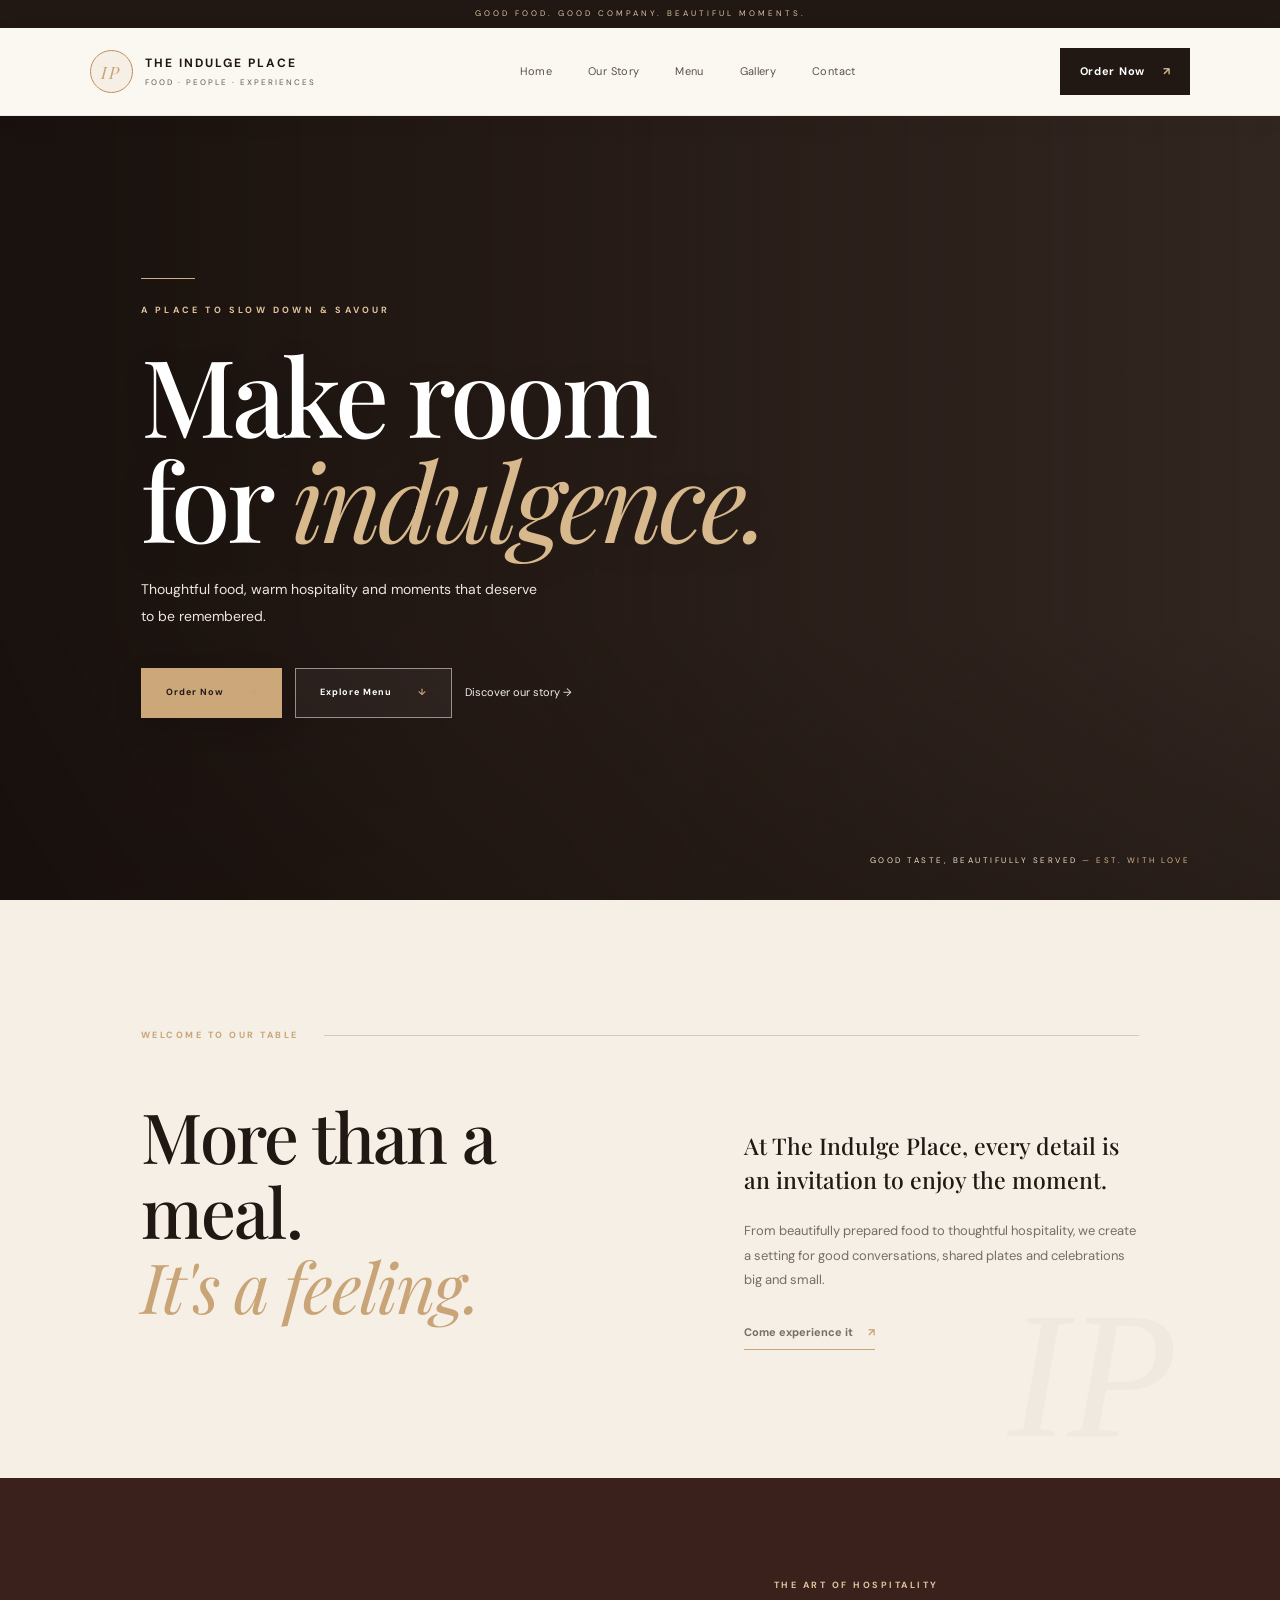
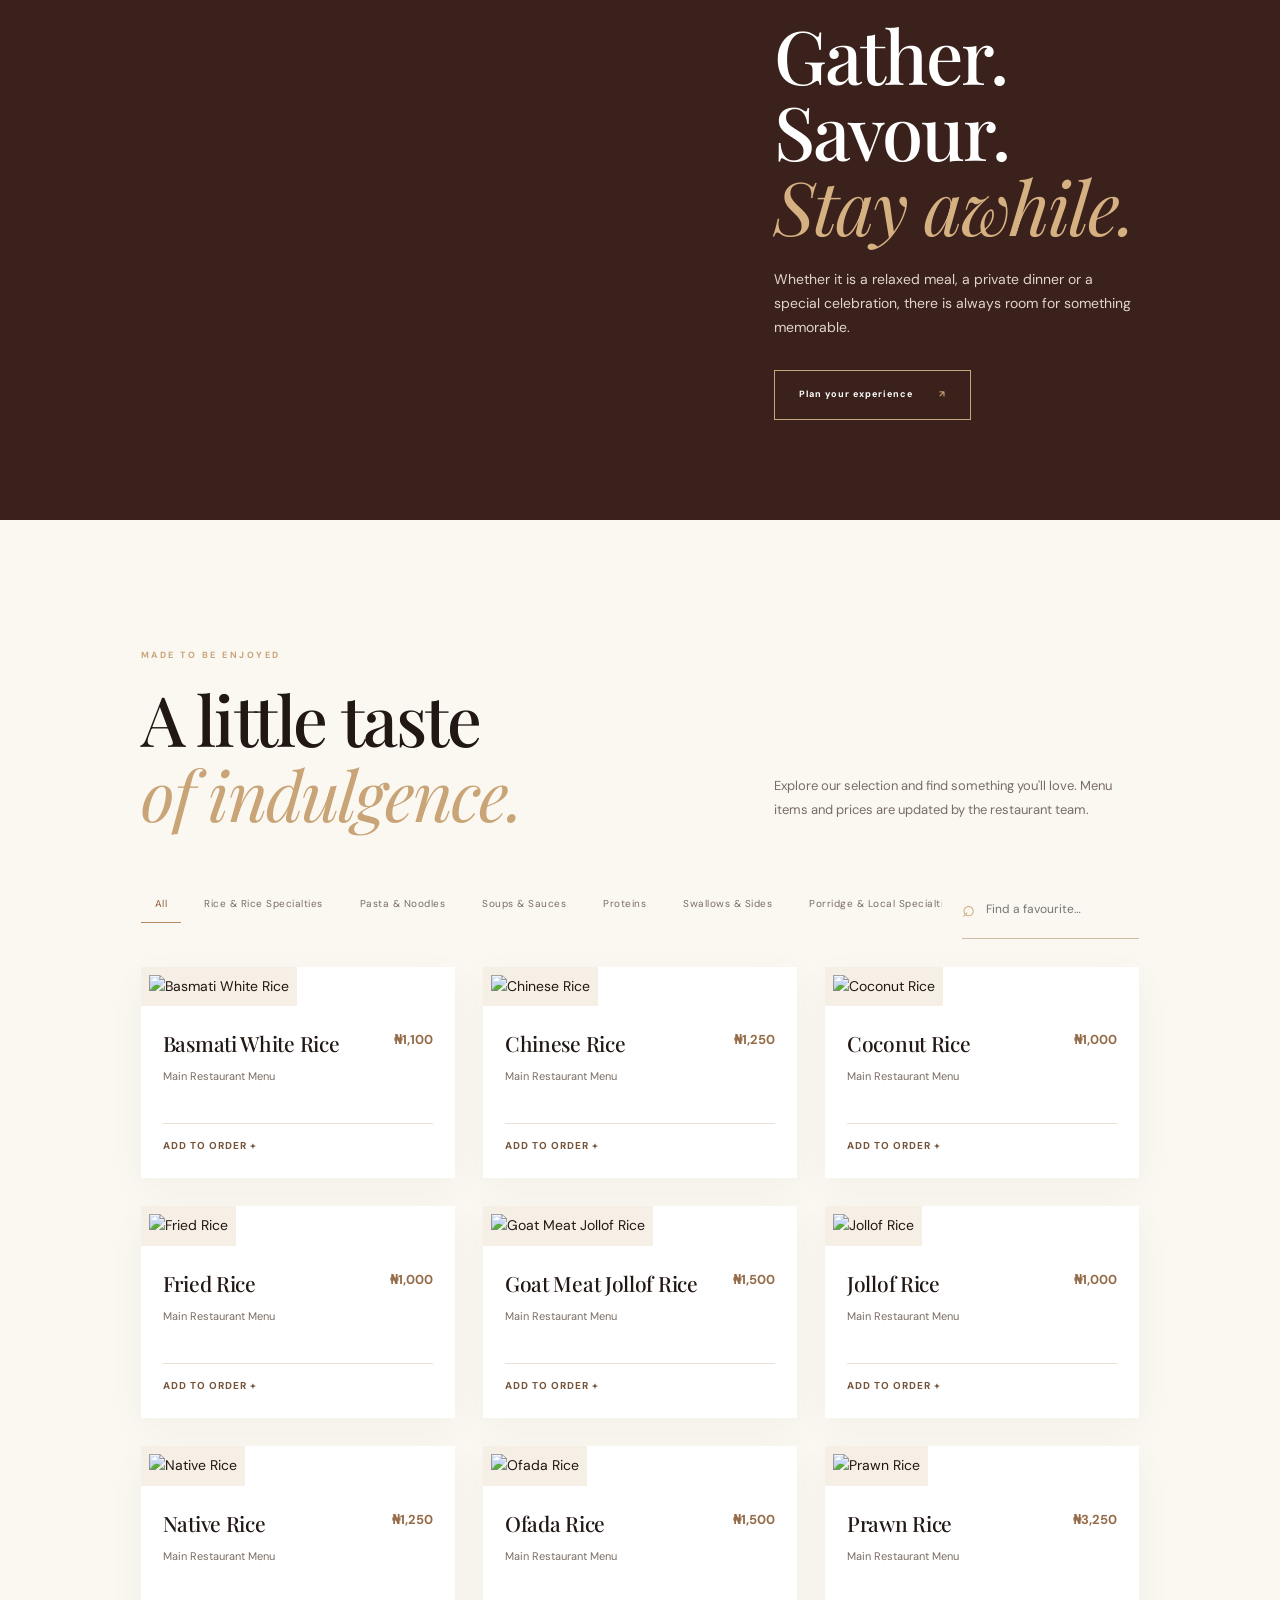
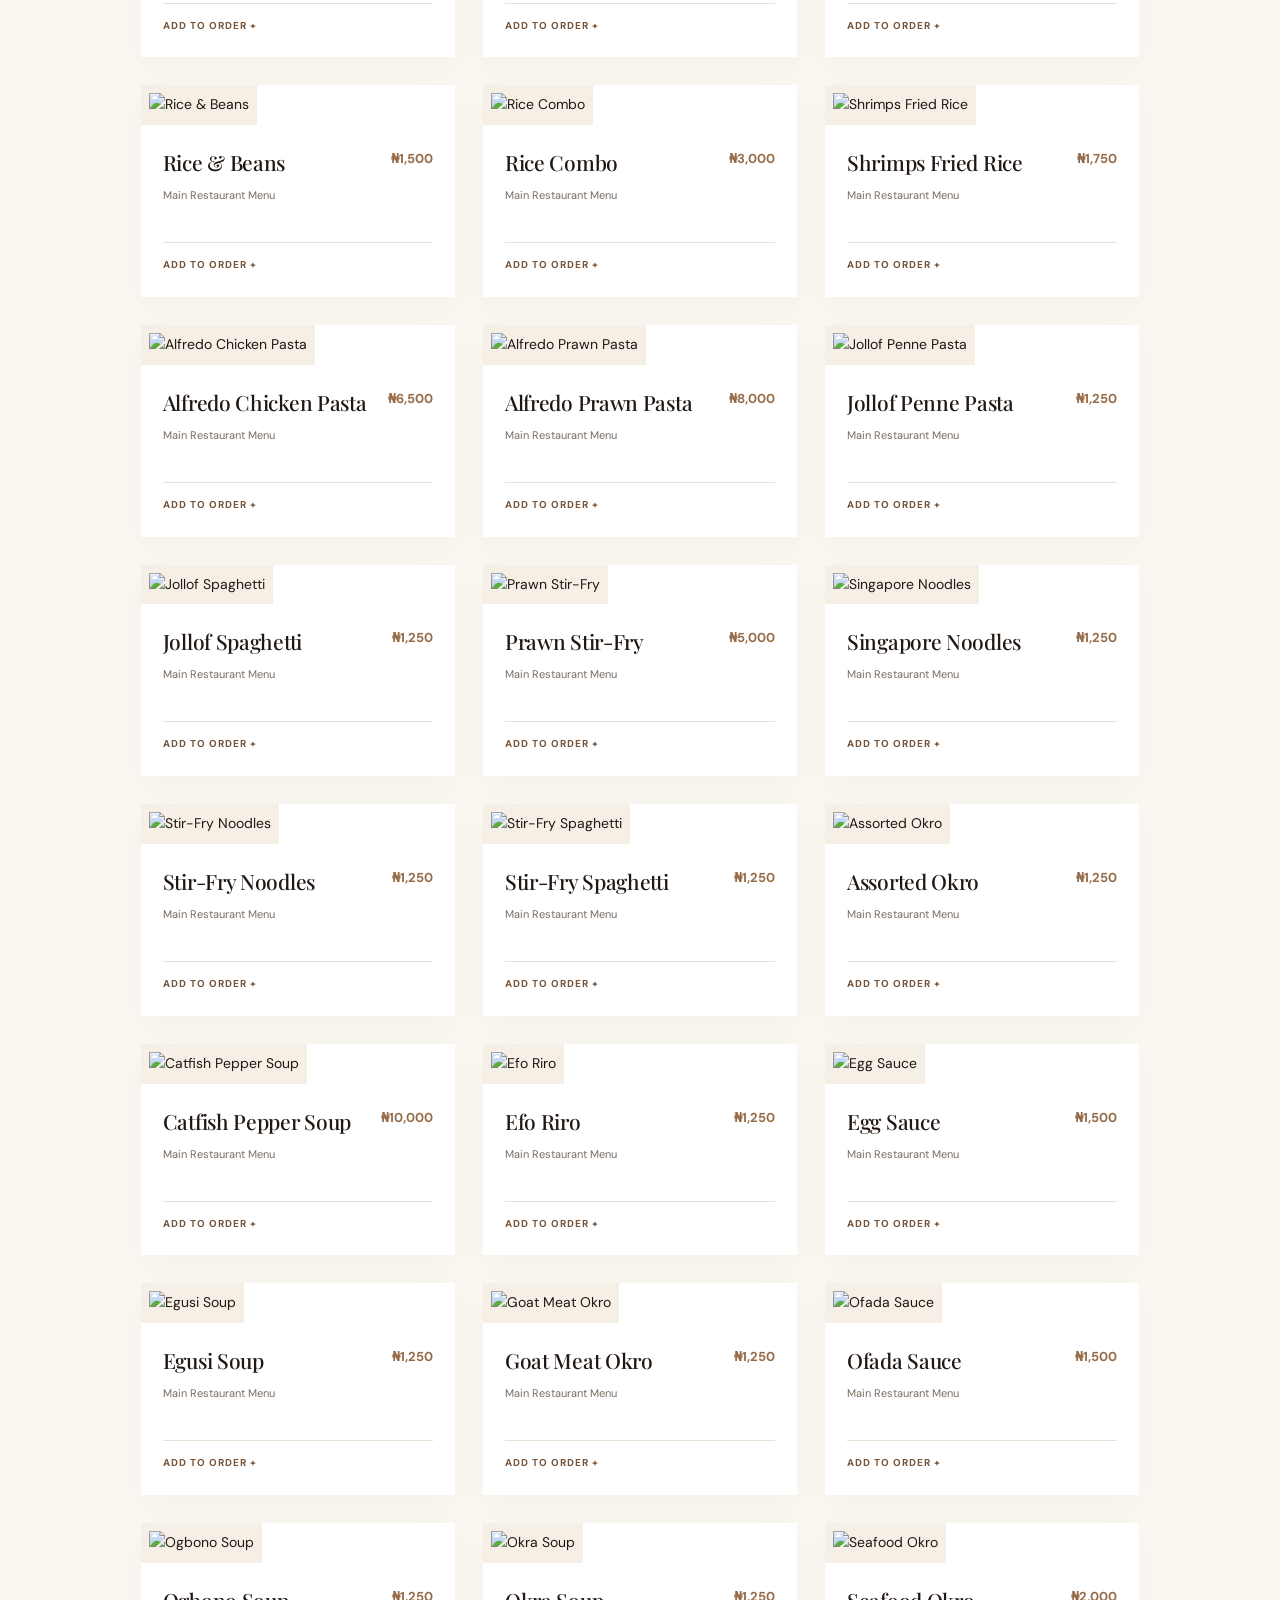
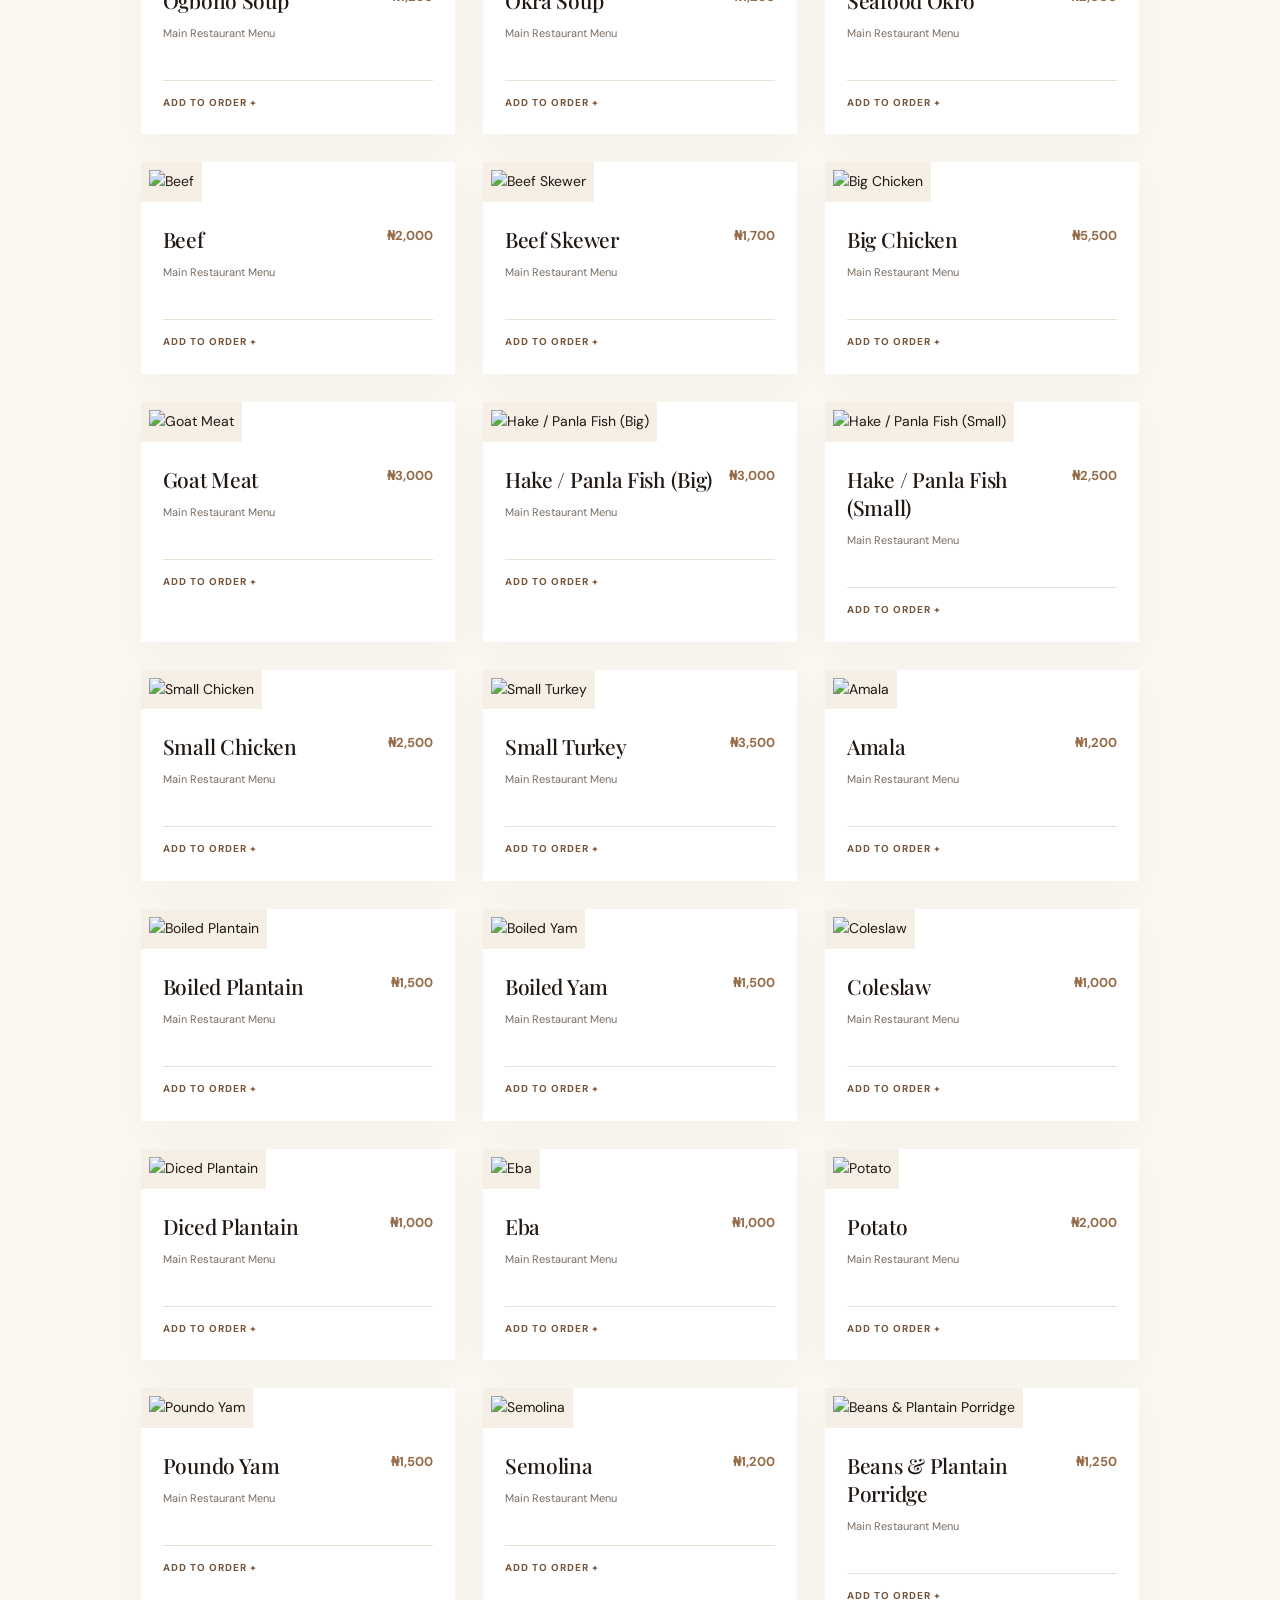
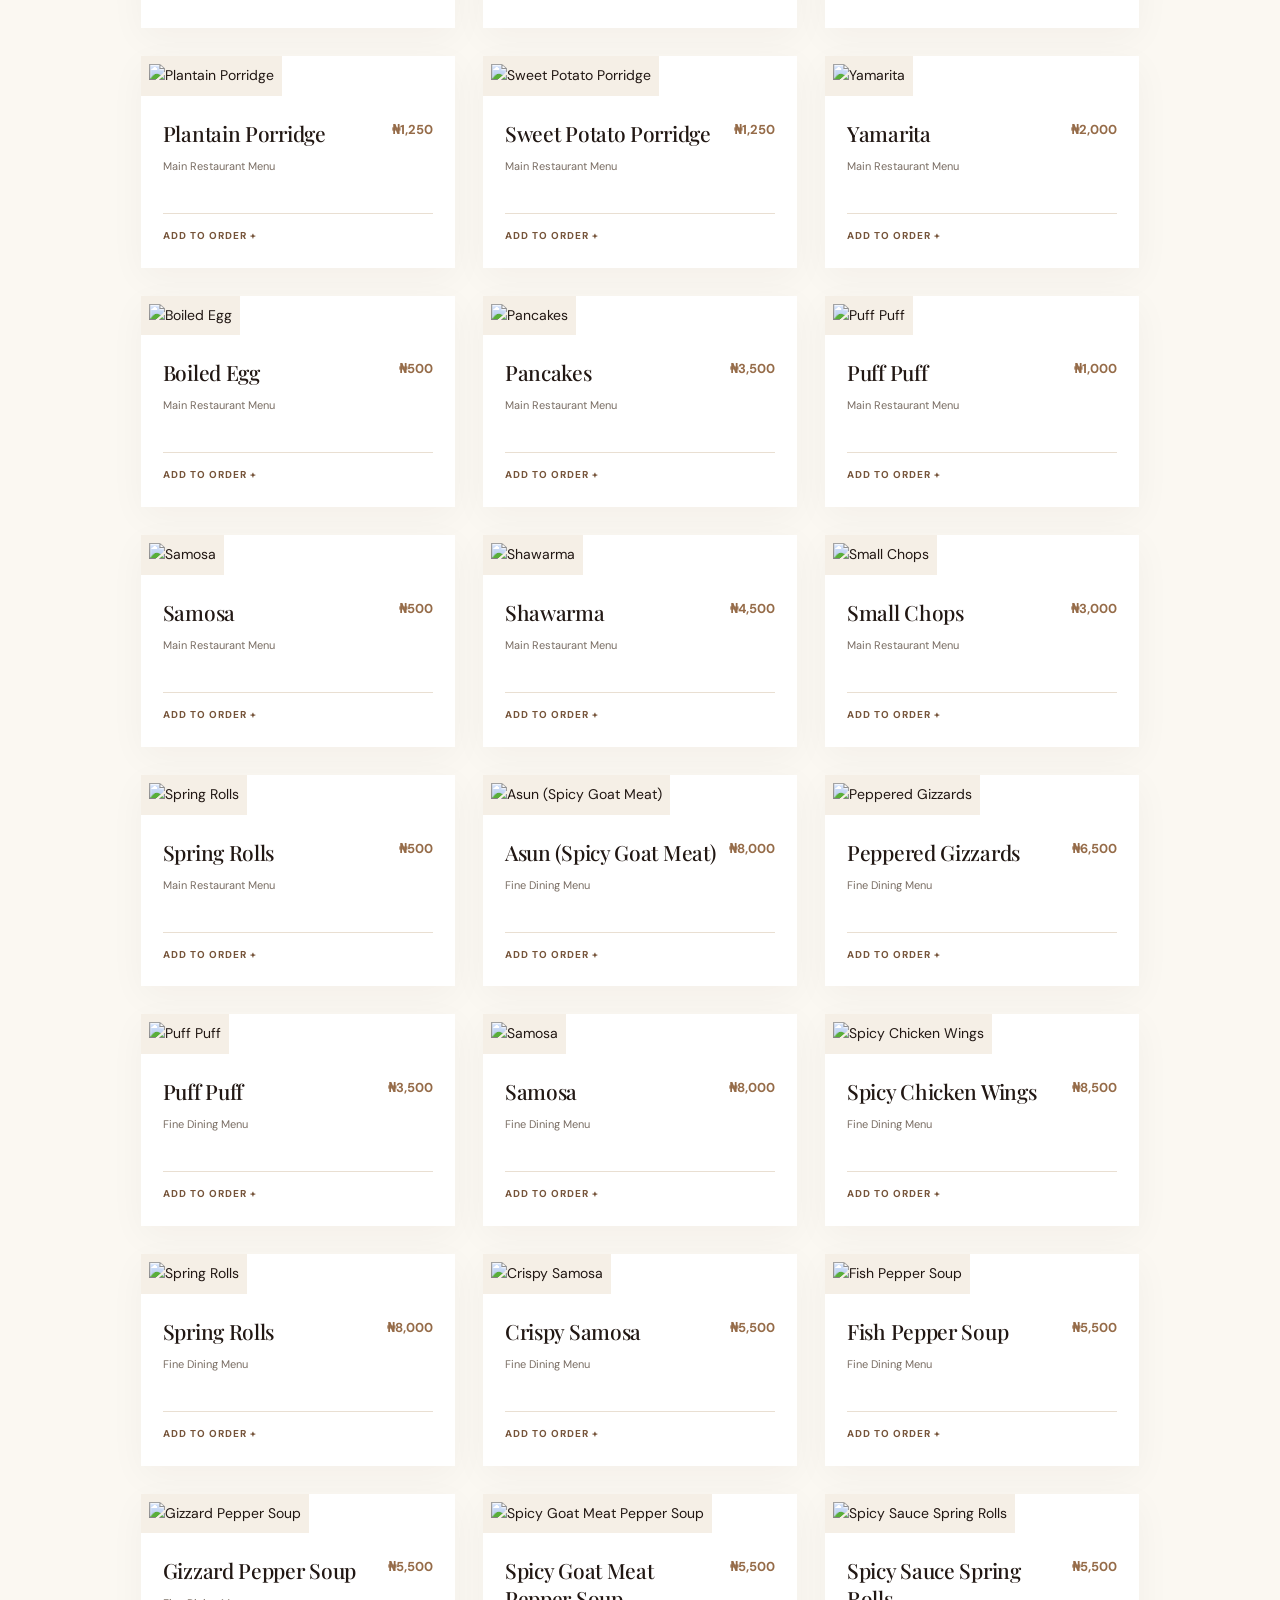
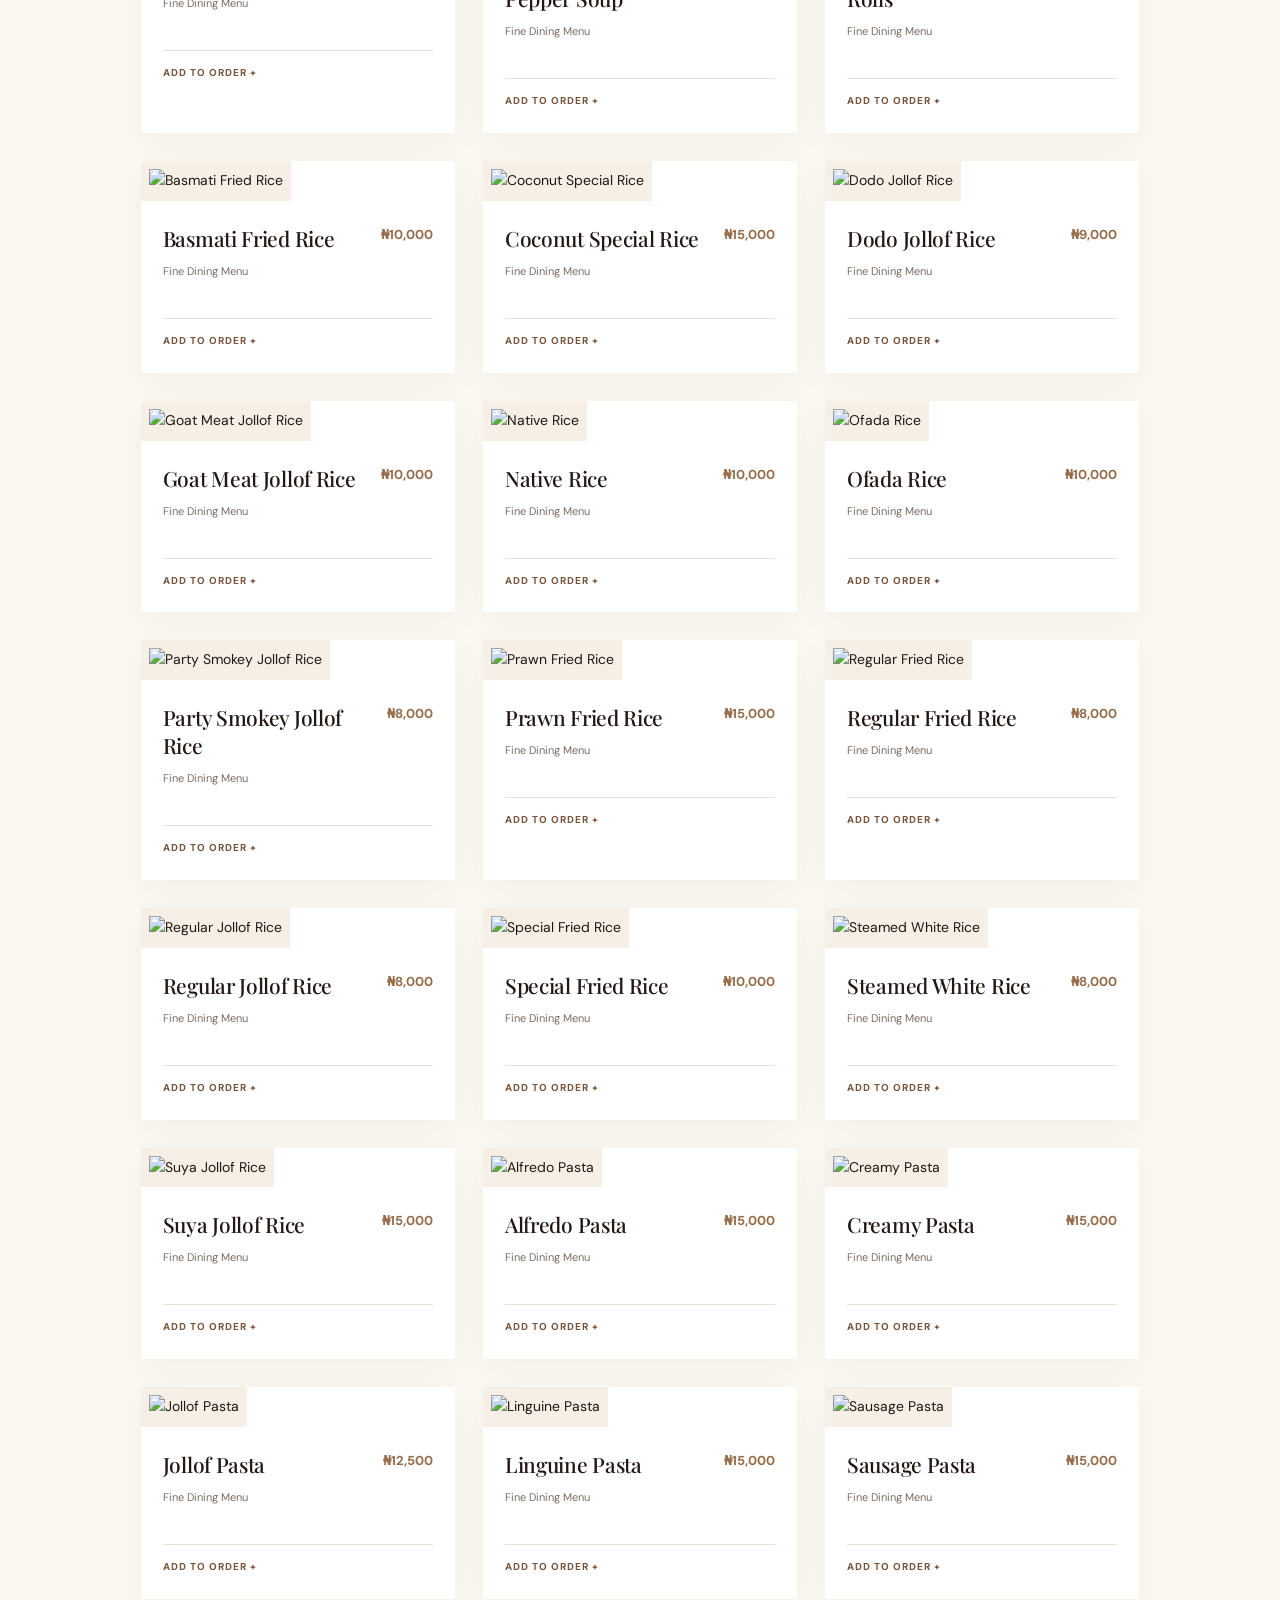
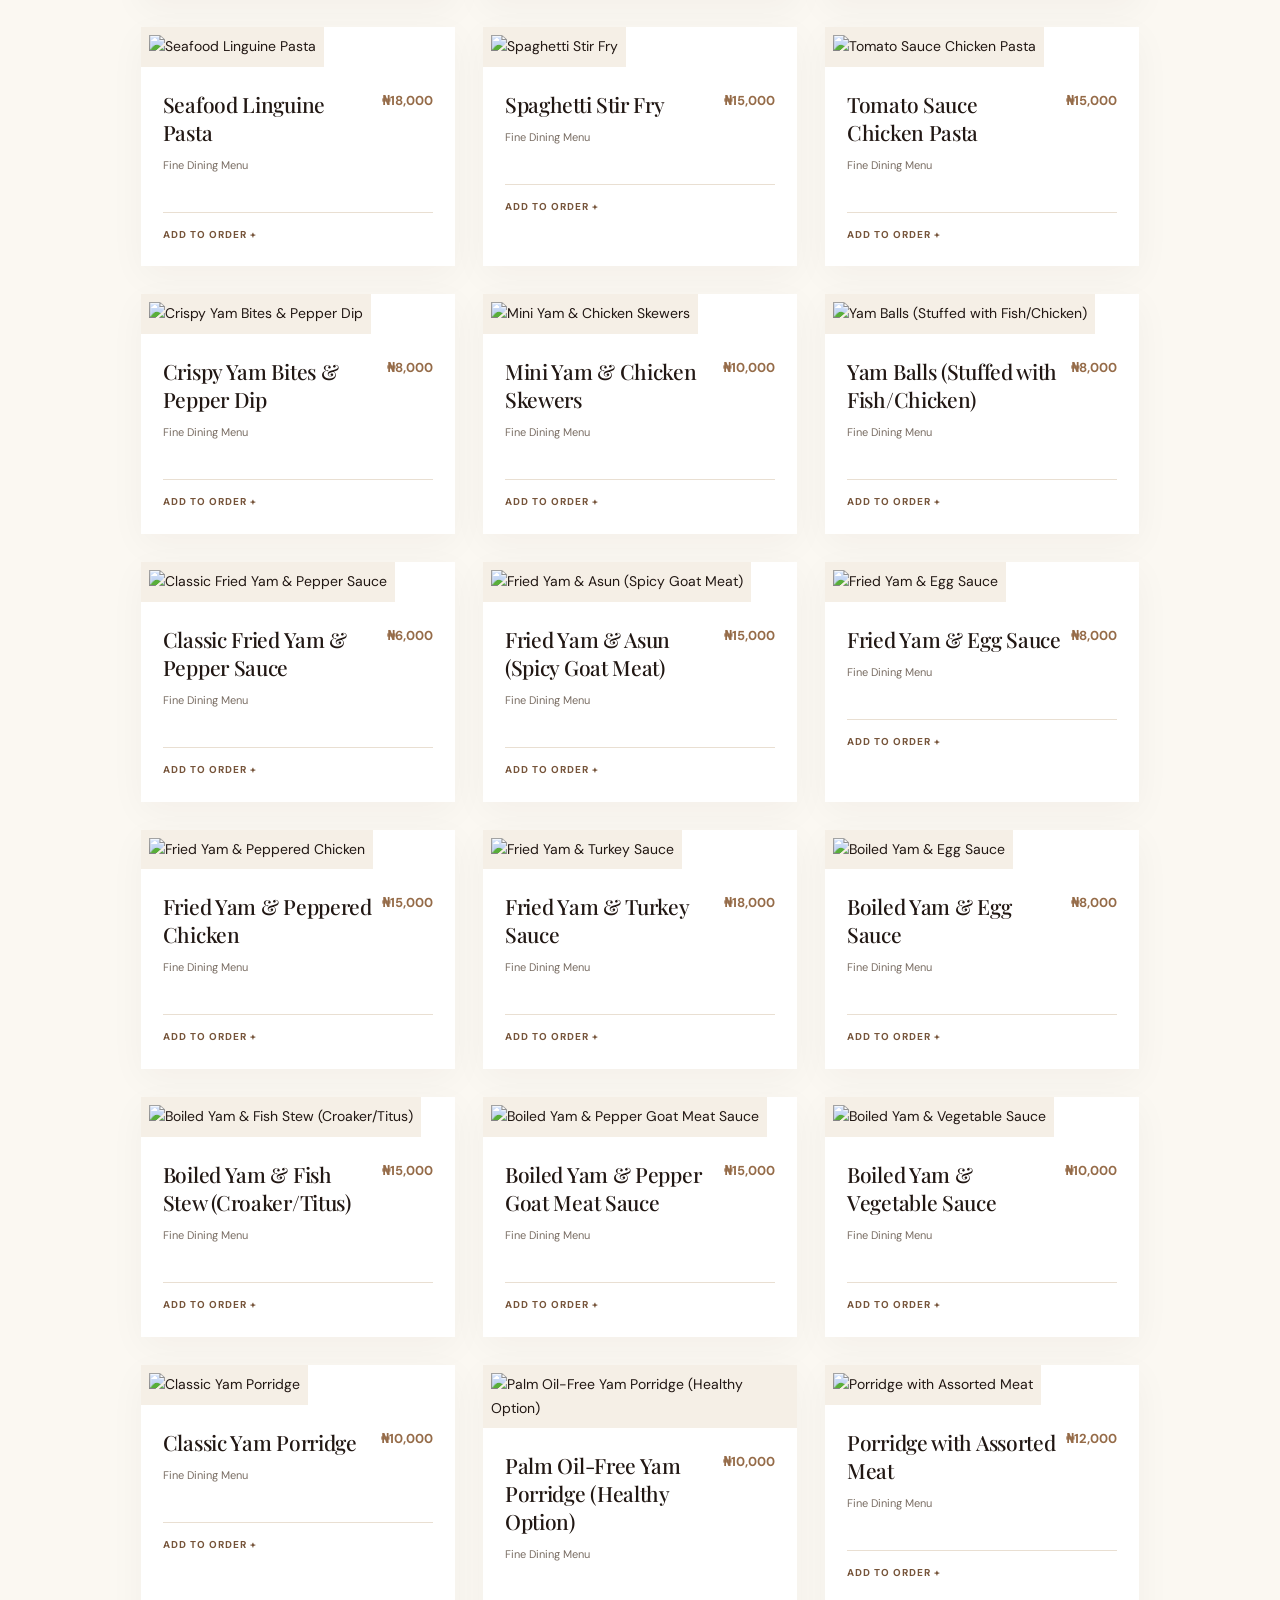
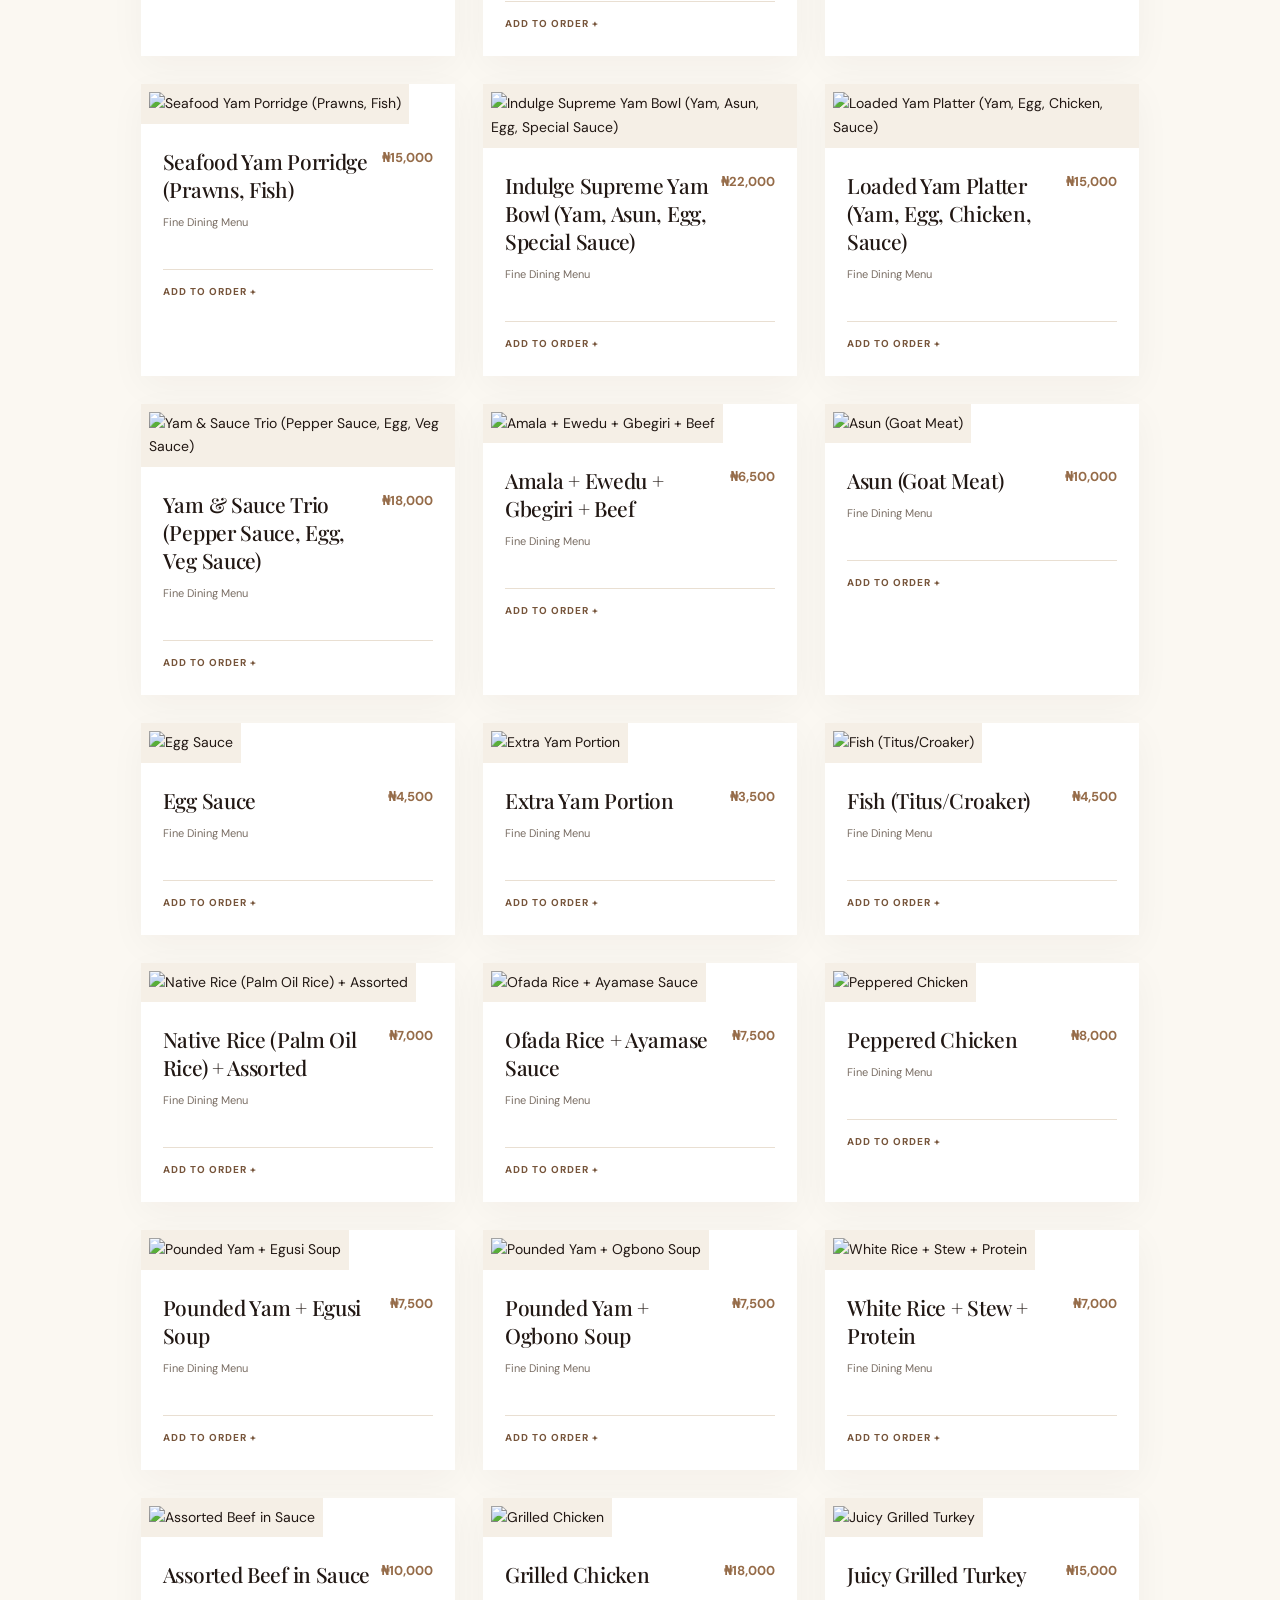
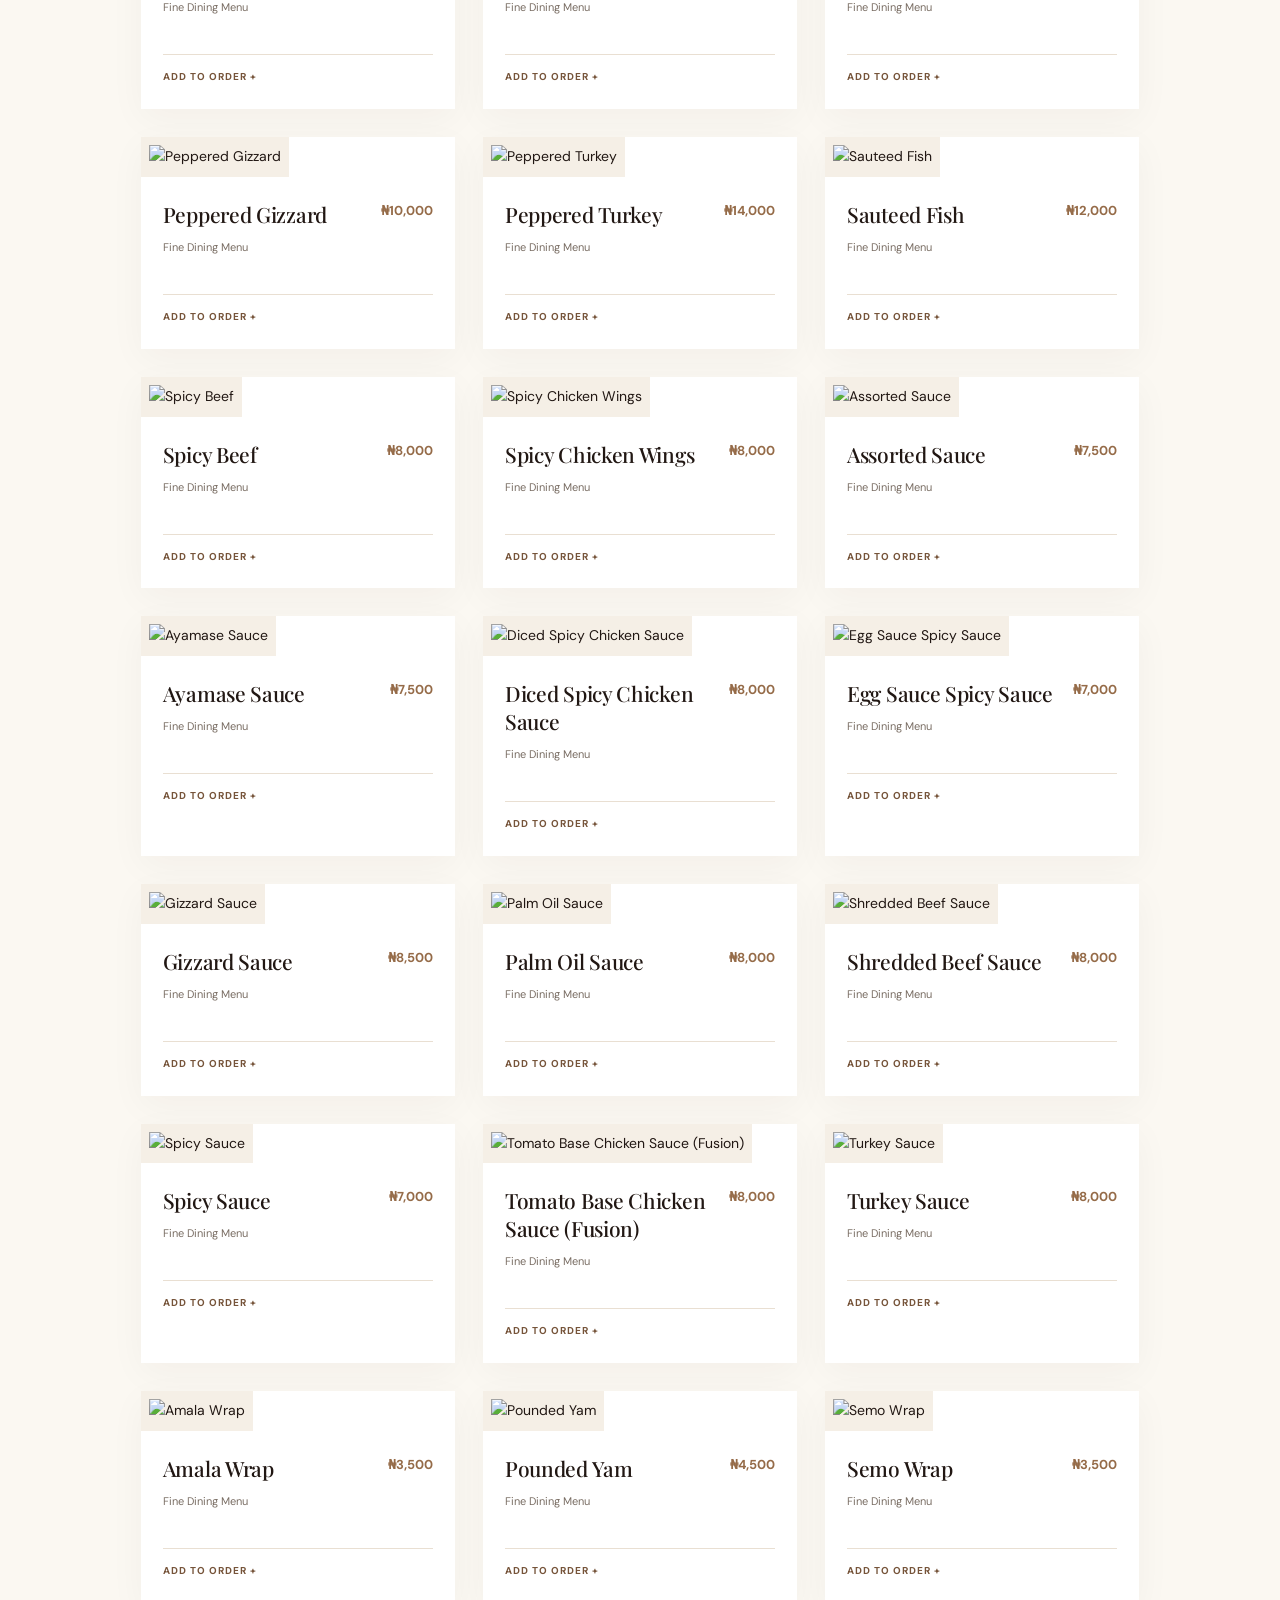
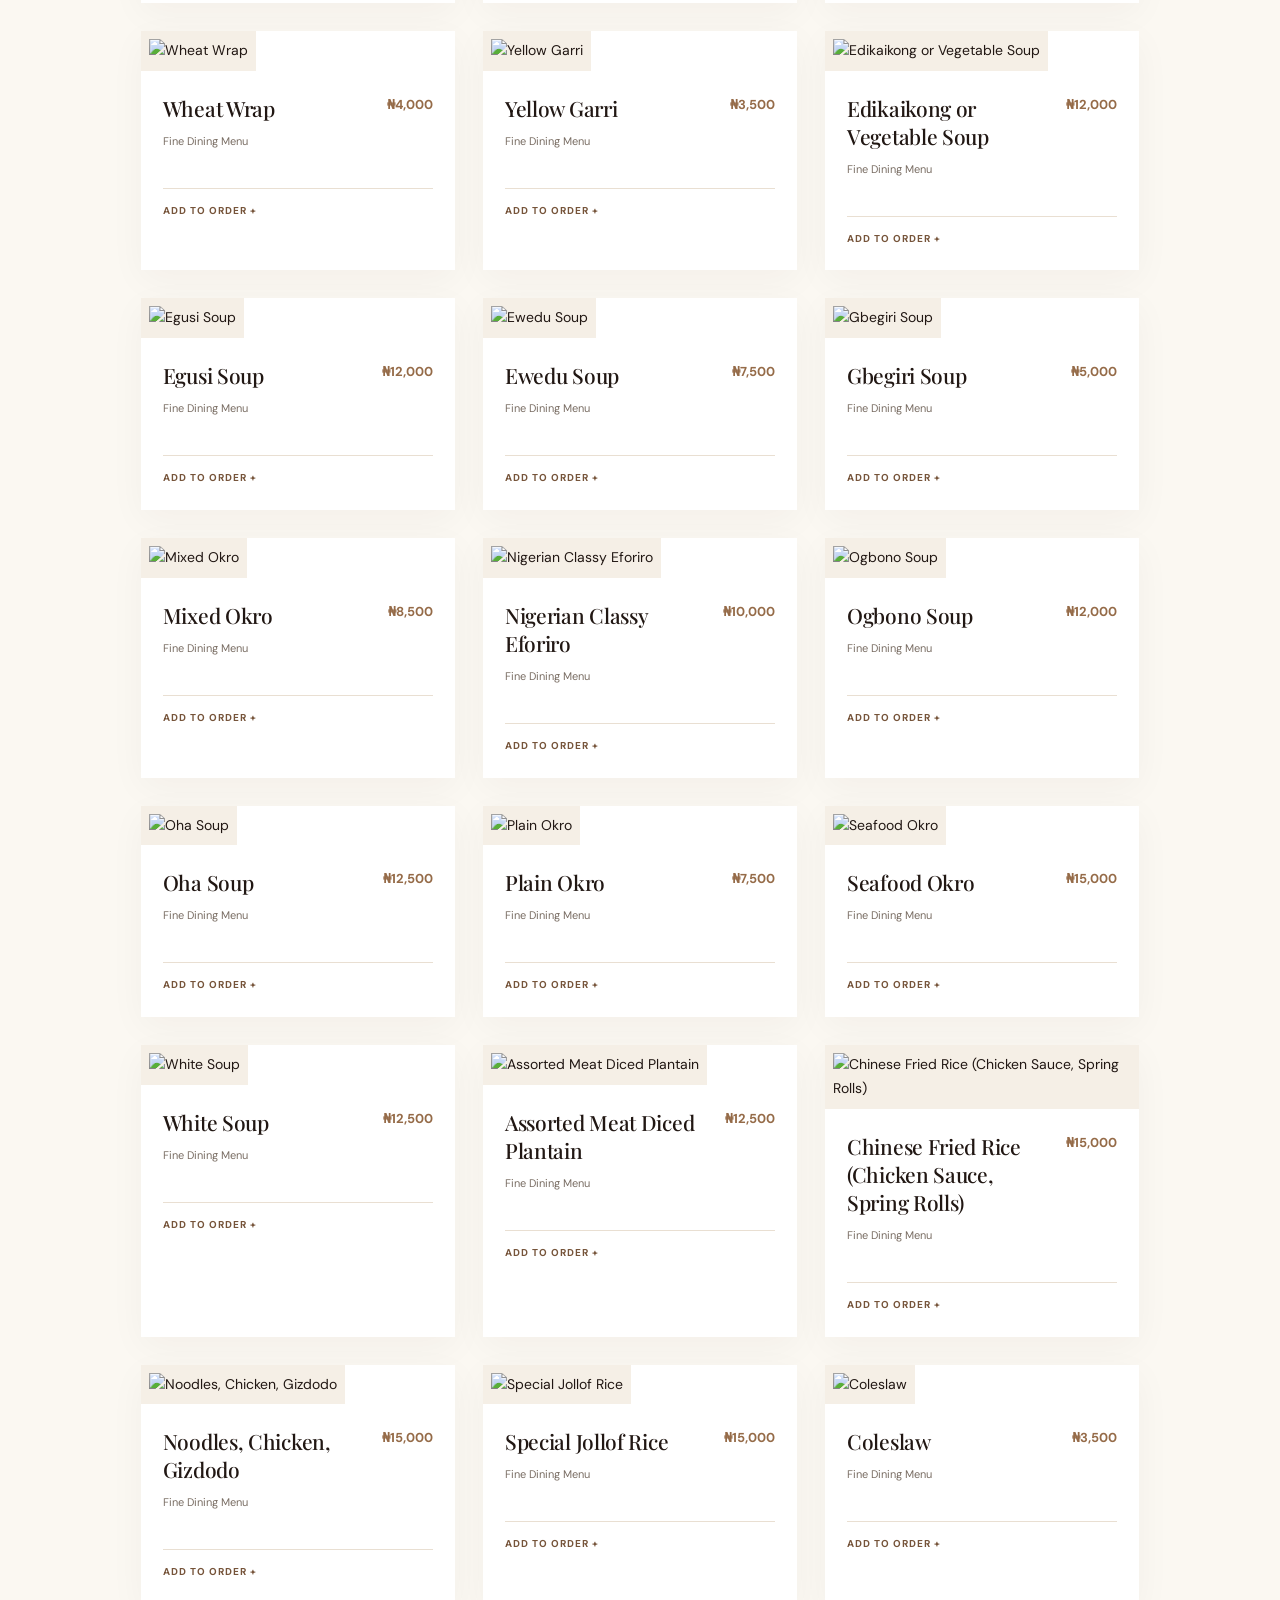
==== commit 045f3b7a: "Fix homepage slideshow and add authentic Nigerian amala photography" ====
--- a/public/index.html
+++ b/public/index.html
@@ -1,7 +1,7 @@
 <!doctype html>
 <html lang="en"><head><meta charset="utf-8"><meta name="viewport" content="width=device-width,initial-scale=1"><meta name="theme-color" content="#241b18"><meta name="description" content="The Indulge Place — thoughtful food, warm hospitality and memorable dining experiences."><title>The Indulge Place | A Taste Worth Remembering</title><link rel="preconnect" href="https://fonts.googleapis.com"><link rel="preconnect" href="https://fonts.gstatic.com" crossorigin><link href="https://fonts.googleapis.com/css2?family=DM+Sans:wght@400;500;600;700&family=Playfair+Display:wght@400;500;600;700&display=swap" rel="stylesheet"><link rel="stylesheet" href="styles.css"><link rel="stylesheet" href="menu-overrides.css"></head><body>
 <div class="announcement">GOOD FOOD. GOOD COMPANY. BEAUTIFUL MOMENTS.</div><header class="site-header"><a class="brand" href="#home"><span class="brand-mark">IP</span><span>THE INDULGE PLACE<small>FOOD · PEOPLE · EXPERIENCES</small></span></a><button class="menu-toggle" aria-label="Open menu" aria-expanded="false" aria-controls="primaryNav">☰</button><nav class="nav" id="primaryNav"><a href="#home">Home</a><a href="#story">Our Story</a><a href="#menu">Menu</a><a href="#gallery">Gallery</a><a href="#contact">Contact</a></nav><a class="header-cta" href="#menu">Order Now <span>↗</span></a></header>
-<main><section class="hero" id="home"><div class="hero-photo"></div><div class="hero-shade"></div><div class="hero-content"><p class="eyebrow light">A PLACE TO SLOW DOWN & SAVOUR</p><h1>Make room<br>for <em>indulgence.</em></h1><p class="hero-copy">Thoughtful food, warm hospitality and moments that deserve to be remembered.</p><div class="hero-actions"><a class="btn btn-gold" href="#menu">Order Now <span>↗</span></a><a class="btn btn-glass" href="#menu">Explore Menu <span>↓</span></a><a class="text-link light-link" href="#story">Discover our story <span>→</span></a></div></div><div class="hero-note">GOOD TASTE, BEAUTIFULLY SERVED <span>— EST. WITH LOVE</span></div></section>
+<main><section class="hero" id="home"><div class="hero-photo" aria-label="Featured Nigerian food"><img src="assets/plantain-porridge.jpg" alt="Nigerian plantain porridge"><img src="assets/amala.jpg" alt="Nigerian amala with stew"><img src="assets/small-chops.jpg" alt="Nigerian small chops platter"></div><div class="hero-shade"></div><div class="hero-content"><p class="eyebrow light">A PLACE TO SLOW DOWN & SAVOUR</p><h1>Make room<br>for <em>indulgence.</em></h1><p class="hero-copy">Thoughtful food, warm hospitality and moments that deserve to be remembered.</p><div class="hero-actions"><a class="btn btn-gold" href="#menu">Order Now <span>↗</span></a><a class="btn btn-glass" href="#menu">Explore Menu <span>↓</span></a><a class="text-link light-link" href="#story">Discover our story <span>→</span></a></div></div><div class="hero-note">GOOD TASTE, BEAUTIFULLY SERVED <span>— EST. WITH LOVE</span></div></section>
 <section class="intro section-pad" id="story"><div class="intro-label"><span class="eyebrow">WELCOME TO OUR TABLE</span><span class="fine-line"></span></div><div class="intro-grid"><div><h2>More than a meal.<br><em>It's a feeling.</em></h2></div><div class="intro-text"><p class="lead">At The Indulge Place, every detail is an invitation to enjoy the moment.</p><p>From beautifully prepared food to thoughtful hospitality, we create a setting for good conversations, shared plates and celebrations big and small.</p><a class="under-link" href="#contact">Come experience it <span>↗</span></a></div></div></section>
 <section class="feature-band"><div class="feature-image"></div><div class="feature-copy"><span class="eyebrow light">THE ART OF HOSPITALITY</span><h2>Gather.<br>Savour.<br><em>Stay awhile.</em></h2><p>Whether it is a relaxed meal, a private dinner or a special celebration, there is always room for something memorable.</p><a class="btn btn-outline" href="#contact">Plan your experience <span>↗</span></a></div></section>
 <section class="menu-section section-pad" id="menu"><div class="section-heading"><div><span class="eyebrow">MADE TO BE ENJOYED</span><h2>A little taste<br><em>of indulgence.</em></h2></div><p>Explore our selection and find something you'll love. Menu items and prices are updated by the restaurant team.</p></div><div class="menu-tools"><div class="filters" id="filters"><button class="filter active" data-category="all">All</button></div><label class="search-box"><span>⌕</span><input id="menuSearch" type="search" placeholder="Find a favourite…" aria-label="Search menu"></label></div><div class="menu-grid" id="menuGrid"><div class="empty-state">Our menu is being prepared. Please check back soon.</div></div><div class="menu-bottom"><span>MADE WITH CARE. SERVED WITH HEART.</span><a class="under-link" href="#contact">Ask about today's menu ↗</a></div></section>
--- a/public/styles.css
+++ b/public/styles.css
@@ -1,4 +1,4 @@
-@import url('https://fonts.googleapis.com/css2?family=DM+Sans:wght@400;500;600;700&family=Playfair+Display:ital,wght@0,400;0,500;0,600;0,700;1,400;1,500&display=swap');:root{--ink:#261d19;--muted:#766a62;--cream:#f6f1e9;--paper:#fffdf9;--gold:#c49a62;--wine:#59352d;--line:#e7ded3;--serif:'Playfair Display',Georgia,serif;--sans:'DM Sans',Arial,sans-serif}*{box-sizing:border-box}html{scroll-behavior:smooth}body{margin:0;background:var(--paper);color:var(--ink);font-family:var(--sans);font-size:14px;line-height:1.7}a{color:inherit;text-decoration:none}button,input,select,textarea{font:inherit}button{cursor:pointer}.announcement{height:30px;background:var(--ink);color:#e9d8c3;text-align:center;font-size:9px;letter-spacing:2px;padding:6px}.site-header{height:88px;padding:0 7%;display:flex;align-items:center;justify-content:space-between;background:var(--paper);position:sticky;top:0;z-index:20;border-bottom:1px solid #eee8df}.brand{display:flex;align-items:center;gap:12px;font-size:12px;font-weight:700;letter-spacing:1.5px;line-height:1.3}.brand-mark{width:40px;height:40px;border:1px solid var(--gold);border-radius:50%;display:grid;place-items:center;font:italic 17px var(--serif);color:var(--gold)}.brand small{display:block;font-size:8px;letter-spacing:2px;font-weight:500;color:var(--muted);margin-top:5px}.nav{display:flex;gap:32px;color:#5c514a;font-size:12px}.nav a:hover,.under-link:hover{color:var(--gold)}.header-cta{font-size:11px;font-weight:700;border-bottom:1px solid var(--gold);padding:9px 0}.header-cta span,.btn span{margin-left:14px;color:var(--gold)}.menu-toggle{display:none;background:none;border:0;font-size:24px}.hero{height:min(720px,calc(100vh - 118px));min-height:590px;position:relative;background:#382a22;color:white;display:flex;align-items:center;overflow:hidden}.hero-photo{position:absolute;inset:0;background:#2c211b url('assets/plantain-porridge.jpg') center/contain no-repeat;animation:heroSlideOne 18s ease-in-out infinite;overflow:hidden}.hero-photo::before,.hero-photo::after{content:'';position:absolute;inset:0;background-position:center;background-size:contain;background-repeat:no-repeat;will-change:opacity}.hero-photo::before{background-image:url('assets/small-chops.jpg');animation:heroSlideTwo 18s ease-in-out infinite}.hero-photo::after{background-image:url('assets/spring-rolls.jpg');animation:heroSlideThree 18s ease-in-out infinite}@keyframes heroSlideOne{0%,29%{opacity:1}34%,96%{opacity:0}100%{opacity:1}}@keyframes heroSlideTwo{0%,30%{opacity:0}35%,62%{opacity:1}68%,100%{opacity:0}}@keyframes heroSlideThree{0%,63%{opacity:0}69%,96%{opacity:1}100%{opacity:0}}.hero-shade{position:absolute;inset:0;background:linear-gradient(90deg,rgba(22,16,13,.83),rgba(22,16,13,.43) 54%,rgba(22,16,13,.05))}.hero-content{position:relative;z-index:1;margin-left:12%;max-width:610px;padding:55px 24px 70px 0;animation:rise .9s ease both}.eyebrow{font-size:9px;letter-spacing:2.5px;font-weight:700;color:var(--gold);display:block}.eyebrow.light{color:#e1c49e}.hero h1{font:500 clamp(55px,7.5vw,104px)/1.02 var(--serif);letter-spacing:-3px;margin:24px 0}.hero h1 em,h2 em,.quote-band em{font-weight:400;color:var(--gold)}.hero-copy{font-size:15px;max-width:390px;color:#e4ddd5;line-height:1.9}.hero-actions{display:flex;align-items:center;gap:30px;margin-top:34px}.btn{display:inline-flex;justify-content:center;align-items:center;gap:12px;padding:15px 22px;border:1px solid transparent;font-size:10px;font-weight:700;letter-spacing:.6px;transition:.25s}.btn-gold{background:var(--gold);color:#211914}.btn-gold:hover{background:#dfbd91;transform:translateY(-2px)}.btn-dark{background:var(--ink);color:white}.btn-dark:hover{background:var(--wine)}.btn-outline{border-color:#c7a77e;color:#fff}.btn-outline:hover{background:var(--gold);color:var(--ink)}.text-link{font-size:11px}.light-link{color:#eee}.hero-note{position:absolute;bottom:32px;right:7%;font-size:8px;letter-spacing:2px;color:#e5d8c7}.hero-note span{color:#bfa98e}.section-pad{padding:115px 12%}.intro{background:var(--cream)}.intro-label{display:flex;align-items:center;gap:25px}.fine-line{height:1px;background:#d6cabc;flex:1}.intro-grid{display:grid;grid-template-columns:1.1fr .9fr;gap:10%;margin-top:44px}.intro h2,.section-heading h2,.contact-left h2{font:500 clamp(42px,5vw,66px)/1.13 var(--serif);letter-spacing:-1.8px;margin:0}.intro-text{padding-top:8px;max-width:450px;color:var(--muted)}.intro-text .lead{font:500 20px/1.55 var(--serif);color:var(--ink)}.under-link{display:inline-block;margin-top:17px;padding-bottom:7px;border-bottom:1px solid var(--gold);font-size:11px;font-weight:700}.under-link span{color:var(--gold);margin-left:12px}.feature-band{min-height:570px;background:var(--wine);color:white;display:grid;grid-template-columns:1fr 1fr}.feature-image{background:url('https://images.unsplash.com/photo-1559339352-11d035aa65de?auto=format&fit=crop&w=1200&q=85') center/cover;min-height:570px}.feature-copy{padding:95px 12%;align-self:center}.feature-copy h2,.experience h2{font:500 clamp(45px,5.4vw,72px)/1.12 var(--serif);margin:24px 0}.feature-copy h2 em,.experience h2 em{color:#d5b080}.feature-copy p,.experience-content p{color:#e2d4ca;max-width:360px;margin:0 0 30px}.menu-section{background:var(--paper)}.section-heading{display:flex;justify-content:space-between;align-items:end;gap:50px}.section-heading h2{margin-top:18px}.section-heading>p{max-width:340px;color:var(--muted);font-size:12px;margin-bottom:8px}.menu-tools{display:flex;justify-content:space-between;align-items:center;gap:20px;margin:48px 0 26px;border-bottom:1px solid var(--line);padding-bottom:17px}.filters{display:flex;gap:8px;flex-wrap:wrap}.filter{border:1px solid var(--line);background:transparent;padding:8px 15px;font-size:10px;color:var(--muted)}.filter.active,.filter:hover{background:var(--ink);color:white;border-color:var(--ink)}.search-box{display:flex;align-items:center;gap:9px;border-bottom:1px solid #cbbda9;padding:5px 0}.search-box span{font-size:22px;color:var(--gold)}.search-box input{border:0;background:transparent;outline:0;font-size:11px;width:155px}.menu-grid{display:grid;grid-template-columns:repeat(3,1fr);gap:25px}.menu-card{border:1px solid var(--line);background:#fff;transition:.3s;min-width:0}.menu-card:hover{transform:translateY(-5px);box-shadow:0 15px 35px #39271b12}.menu-card img{width:100%;height:230px;object-fit:contain;background:var(--cream);padding:8px}.menu-card-body{padding:19px}.menu-card-top{display:flex;justify-content:space-between;gap:10px;align-items:start}.menu-card h3{font:500 19px var(--serif);margin:0}.price{font-size:12px;font-weight:700;white-space:nowrap;color:var(--wine)}.menu-card p{font-size:11px;color:var(--muted);min-height:39px;margin:10px 0 16px}.add-btn{width:100%;background:transparent;border:1px solid var(--gold);padding:10px;color:var(--ink);font-size:10px;font-weight:700}.add-btn:hover{background:var(--gold)}.menu-bottom{display:flex;justify-content:space-between;align-items:center;margin-top:40px;color:var(--muted);font-size:8px;letter-spacing:1.5px}.empty-state{padding:45px;text-align:center;color:var(--muted);grid-column:1/-1;background:var(--cream)}.quote-band{text-align:center;background:#2b211d;color:white;padding:82px 20px}.quote-mark{font:90px/.7 var(--serif);color:var(--gold)}.quote-band p{font:500 clamp(25px,3vw,39px)/1.5 var(--serif);margin:14px 0 24px}.quote-band .eyebrow{color:#c5a57f}.gallery-section{background:var(--cream)}.gallery-grid{display:grid;grid-template-columns:1.2fr 1fr 1fr;grid-template-rows:230px 230px;gap:16px;margin-top:45px}.gallery-tile{border:0;padding:0;position:relative;overflow:hidden;background:#ddd;text-align:left}.gallery-tile img{width:100%;height:100%;object-fit:contain;padding:10px;background:#f6f1e9;transition:transform .6s}.gallery-tile:hover img{transform:scale(1.06)}.gallery-tile:after{content:'';position:absolute;inset:45% 0 0;background:linear-gradient(transparent,#0008)}.gallery-tile span{position:absolute;bottom:15px;left:18px;color:white;font-size:8px;letter-spacing:1.8px;z-index:1}.gallery-tile.tall{grid-row:span 2}.gallery-tile.wide{grid-column:span 2}.gallery-disclaimer{font-size:9px;color:#857a70;margin-top:15px}.experience{display:grid;grid-template-columns:1fr 1fr;background:#48332b;color:white}.experience-photo{min-height:520px;background:url('https://images.unsplash.com/photo-1511795409834-ef04bbd61622?auto=format&fit=crop&w=1200&q=85') center/cover}.experience-content{padding:85px 12%;align-self:center}.contact-section{display:grid;grid-template-columns:1fr .85fr;gap:13%;background:var(--paper)}.contact-left h2{margin:18px 0}.contact-left>p{color:var(--muted);max-width:360px}.contact-details{display:grid;gap:20px;margin-top:38px}.contact-details a{font-size:13px;font-weight:600}.contact-details span{display:block;color:var(--gold);font-size:8px;letter-spacing:1.8px;margin-bottom:5px}.contact-form{background:var(--cream);padding:34px}.contact-form>label,.cart-drawer label{display:grid;gap:7px;font-size:10px;font-weight:700;margin-top:18px}.contact-form input,.contact-form select,.contact-form textarea,.cart-drawer input,.cart-drawer select,.cart-drawer textarea{width:100%;padding:12px;border:1px solid #ded4c8;background:#fffdf9;outline:none;font-size:11px;resize:vertical}.contact-form input:focus,.contact-form textarea:focus,.cart-drawer input:focus{border-color:var(--gold)}.contact-form .btn{margin-top:22px}.form-note{font-size:9px;color:var(--muted)}.footer{background:#211916;color:#eee4d9;padding:55px 7% 22px}.footer-top{display:flex;justify-content:space-between;align-items:center;padding-bottom:45px}.brand-light{color:white}.brand-light small{color:#b8a99b}.footer-top>p{font:italic 22px/1.4 var(--serif);color:#d5b080}.back-top{font-size:9px;letter-spacing:1.5px}.footer-bottom{border-top:1px solid #51433a;padding-top:20px;display:flex;justify-content:space-between;color:#a99b8f;font-size:8px;letter-spacing:1.2px}.footer-bottom a{color:#d5b080}.cart-float{position:fixed;bottom:20px;right:22px;z-index:25;display:none}.cart-float.show{display:block}.cart-float button{background:var(--ink);color:white;border:1px solid var(--gold);padding:14px 18px;box-shadow:0 8px 25px #0003;font-size:11px}.cart-float button span{background:var(--gold);color:var(--ink);border-radius:50%;padding:3px 7px;margin:0 8px}.cart-float b{color:#e5c79e;margin-left:10px}.overlay{position:fixed;inset:0;background:#120d0bcc;z-index:40;display:none;justify-content:flex-end}.overlay.open{display:flex}.cart-drawer{background:var(--paper);width:min(480px,100%);height:100%;overflow:auto;padding:30px}.drawer-head{display:flex;justify-content:space-between;align-items:center;border-bottom:1px solid var(--line);padding-bottom:15px}.drawer-head h3{font:30px var(--serif);margin:5px 0}.close,.lightbox-close{background:none;border:0;font-size:30px;color:var(--ink)}.cart-items{padding:12px 0}.cart-row{display:grid;grid-template-columns:1fr auto;gap:10px;padding:14px 0;border-bottom:1px solid var(--line)}.cart-row strong{font:17px var(--serif)}.cart-row small{display:block;color:var(--muted);font-size:10px}.qty{display:flex;align-items:center;gap:10px}.qty button{border:1px solid var(--line);background:white;width:27px;height:27px}.remove{border:0;background:none;color:#9a5b4e;font-size:10px}.cart-total{display:flex;justify-content:space-between;padding:15px 0;border-top:1px solid var(--line);font-size:13px}.cart-total strong{font-size:17px}.full{width:100%;margin-top:20px}.hidden{display:none!important}.lightbox{display:none;position:fixed;inset:0;background:#100c0bee;z-index:60;align-items:center;justify-content:center;padding:50px}.lightbox.open{display:flex}.lightbox img{max-width:min(100%,1100px);max-height:85vh;object-fit:contain}.lightbox-close{position:absolute;top:18px;right:30px;color:white}.toast{position:fixed;bottom:25px;left:50%;transform:translate(-50%,20px);background:var(--ink);color:white;padding:12px 20px;font-size:11px;opacity:0;pointer-events:none;transition:.3s;z-index:80}.toast.show{opacity:1;transform:translate(-50%,0)}@keyframes rise{from{opacity:0;transform:translateY(20px)}to{opacity:1;transform:none}}@keyframes slowzoom{to{transform:scale(1.08)}}@media(max-width:900px){.site-header{padding:0 5%}.nav{gap:17px}.section-pad{padding:85px 7%}.feature-copy,.experience-content{padding:70px 9%}.hero-content{margin-left:8%}.menu-grid{grid-template-columns:repeat(2,1fr)}.contact-section{gap:7%}}@media(max-width:650px){.announcement{font-size:8px}.site-header{height:72px}.brand{font-size:10px}.brand-mark{width:35px;height:35px}.menu-toggle{display:block;margin-left:auto;margin-right:18px}.nav{display:none;position:absolute;top:72px;left:0;right:0;background:var(--paper);padding:22px 7%;flex-direction:column;gap:17px;border-bottom:1px solid var(--line)}.nav.open{display:flex}.header-cta{font-size:10px}.hero{min-height:610px;height:calc(90vh - 102px)}.hero-content{margin-left:7%;padding-right:20px}.hero h1{font-size:65px}.hero-copy{font-size:13px;max-width:320px}.hero-actions{align-items:flex-start;flex-direction:column;gap:18px}.hero-note{left:7%;right:auto;font-size:7px}.section-pad{padding:72px 7%}.intro-grid,.contact-section{grid-template-columns:1fr;gap:30px}.intro-grid{margin-top:28px}.intro h2,.section-heading h2,.contact-left h2{font-size:47px}.feature-band,.experience{grid-template-columns:1fr}.feature-image{min-height:320px}.feature-copy,.experience-content{padding:60px 8%}.section-heading{display:block}.section-heading>p{margin-top:20px}.menu-tools{align-items:flex-start;flex-direction:column}.menu-grid{grid-template-columns:1fr 1fr;gap:12px}.menu-card img{height:175px}.menu-card-body{padding:12px}.menu-card h3{font-size:16px}.menu-card p{font-size:10px;min-height:55px}.price{font-size:10px}.add-btn{font-size:9px;padding:9px 4px}.gallery-grid{grid-template-columns:1fr 1fr;grid-template-rows:180px 180px 180px;gap:9px}.gallery-tile.tall{grid-row:span 2}.gallery-tile.wide{grid-column:span 2}.experience-photo{min-height:310px}.contact-form{padding:24px}.footer-top{align-items:flex-start;gap:20px;flex-wrap:wrap}.footer-top>p{font-size:18px}.footer-bottom{gap:14px;flex-direction:column}.cart-float{right:12px;bottom:12px}.cart-float button{padding:12px}.cart-drawer{padding:22px}.quote-band{padding:65px 15px}}/* Premium editorial refresh */
+@import url('https://fonts.googleapis.com/css2?family=DM+Sans:wght@400;500;600;700&family=Playfair+Display:ital,wght@0,400;0,500;0,600;0,700;1,400;1,500&display=swap');:root{--ink:#261d19;--muted:#766a62;--cream:#f6f1e9;--paper:#fffdf9;--gold:#c49a62;--wine:#59352d;--line:#e7ded3;--serif:'Playfair Display',Georgia,serif;--sans:'DM Sans',Arial,sans-serif}*{box-sizing:border-box}html{scroll-behavior:smooth}body{margin:0;background:var(--paper);color:var(--ink);font-family:var(--sans);font-size:14px;line-height:1.7}a{color:inherit;text-decoration:none}button,input,select,textarea{font:inherit}button{cursor:pointer}.announcement{height:30px;background:var(--ink);color:#e9d8c3;text-align:center;font-size:9px;letter-spacing:2px;padding:6px}.site-header{height:88px;padding:0 7%;display:flex;align-items:center;justify-content:space-between;background:var(--paper);position:sticky;top:0;z-index:20;border-bottom:1px solid #eee8df}.brand{display:flex;align-items:center;gap:12px;font-size:12px;font-weight:700;letter-spacing:1.5px;line-height:1.3}.brand-mark{width:40px;height:40px;border:1px solid var(--gold);border-radius:50%;display:grid;place-items:center;font:italic 17px var(--serif);color:var(--gold)}.brand small{display:block;font-size:8px;letter-spacing:2px;font-weight:500;color:var(--muted);margin-top:5px}.nav{display:flex;gap:32px;color:#5c514a;font-size:12px}.nav a:hover,.under-link:hover{color:var(--gold)}.header-cta{font-size:11px;font-weight:700;border-bottom:1px solid var(--gold);padding:9px 0}.header-cta span,.btn span{margin-left:14px;color:var(--gold)}.menu-toggle{display:none;background:none;border:0;font-size:24px}.hero{height:min(720px,calc(100vh - 118px));min-height:590px;position:relative;background:#382a22;color:white;display:flex;align-items:center;overflow:hidden}.hero-photo{position:absolute;inset:0;z-index:0;background:#382a22;overflow:hidden}.hero-photo img{position:absolute;inset:0;width:100%;height:100%;object-fit:cover;object-position:center;opacity:0;animation:heroPhotoFade 18s ease-in-out infinite;will-change:opacity}.hero-photo img:first-child{animation-delay:0s}.hero-photo img:nth-child(2){animation-delay:-6s}.hero-photo img:nth-child(3){animation-delay:-12s}@keyframes heroPhotoFade{0%,28%{opacity:1}34%,94%{opacity:0}100%{opacity:1}}.hero-shade{position:absolute;inset:0;background:linear-gradient(90deg,rgba(22,16,13,.83),rgba(22,16,13,.43) 54%,rgba(22,16,13,.05))}.hero-content{position:relative;z-index:1;margin-left:12%;max-width:610px;padding:55px 24px 70px 0;animation:rise .9s ease both}.eyebrow{font-size:9px;letter-spacing:2.5px;font-weight:700;color:var(--gold);display:block}.eyebrow.light{color:#e1c49e}.hero h1{font:500 clamp(55px,7.5vw,104px)/1.02 var(--serif);letter-spacing:-3px;margin:24px 0}.hero h1 em,h2 em,.quote-band em{font-weight:400;color:var(--gold)}.hero-copy{font-size:15px;max-width:390px;color:#e4ddd5;line-height:1.9}.hero-actions{display:flex;align-items:center;gap:30px;margin-top:34px}.btn{display:inline-flex;justify-content:center;align-items:center;gap:12px;padding:15px 22px;border:1px solid transparent;font-size:10px;font-weight:700;letter-spacing:.6px;transition:.25s}.btn-gold{background:var(--gold);color:#211914}.btn-gold:hover{background:#dfbd91;transform:translateY(-2px)}.btn-dark{background:var(--ink);color:white}.btn-dark:hover{background:var(--wine)}.btn-outline{border-color:#c7a77e;color:#fff}.btn-outline:hover{background:var(--gold);color:var(--ink)}.text-link{font-size:11px}.light-link{color:#eee}.hero-note{position:absolute;bottom:32px;right:7%;font-size:8px;letter-spacing:2px;color:#e5d8c7}.hero-note span{color:#bfa98e}.section-pad{padding:115px 12%}.intro{background:var(--cream)}.intro-label{display:flex;align-items:center;gap:25px}.fine-line{height:1px;background:#d6cabc;flex:1}.intro-grid{display:grid;grid-template-columns:1.1fr .9fr;gap:10%;margin-top:44px}.intro h2,.section-heading h2,.contact-left h2{font:500 clamp(42px,5vw,66px)/1.13 var(--serif);letter-spacing:-1.8px;margin:0}.intro-text{padding-top:8px;max-width:450px;color:var(--muted)}.intro-text .lead{font:500 20px/1.55 var(--serif);color:var(--ink)}.under-link{display:inline-block;margin-top:17px;padding-bottom:7px;border-bottom:1px solid var(--gold);font-size:11px;font-weight:700}.under-link span{color:var(--gold);margin-left:12px}.feature-band{min-height:570px;background:var(--wine);color:white;display:grid;grid-template-columns:1fr 1fr}.feature-image{background:url('https://images.unsplash.com/photo-1559339352-11d035aa65de?auto=format&fit=crop&w=1200&q=85') center/cover;min-height:570px}.feature-copy{padding:95px 12%;align-self:center}.feature-copy h2,.experience h2{font:500 clamp(45px,5.4vw,72px)/1.12 var(--serif);margin:24px 0}.feature-copy h2 em,.experience h2 em{color:#d5b080}.feature-copy p,.experience-content p{color:#e2d4ca;max-width:360px;margin:0 0 30px}.menu-section{background:var(--paper)}.section-heading{display:flex;justify-content:space-between;align-items:end;gap:50px}.section-heading h2{margin-top:18px}.section-heading>p{max-width:340px;color:var(--muted);font-size:12px;margin-bottom:8px}.menu-tools{display:flex;justify-content:space-between;align-items:center;gap:20px;margin:48px 0 26px;border-bottom:1px solid var(--line);padding-bottom:17px}.filters{display:flex;gap:8px;flex-wrap:wrap}.filter{border:1px solid var(--line);background:transparent;padding:8px 15px;font-size:10px;color:var(--muted)}.filter.active,.filter:hover{background:var(--ink);color:white;border-color:var(--ink)}.search-box{display:flex;align-items:center;gap:9px;border-bottom:1px solid #cbbda9;padding:5px 0}.search-box span{font-size:22px;color:var(--gold)}.search-box input{border:0;background:transparent;outline:0;font-size:11px;width:155px}.menu-grid{display:grid;grid-template-columns:repeat(3,1fr);gap:25px}.menu-card{border:1px solid var(--line);background:#fff;transition:.3s;min-width:0}.menu-card:hover{transform:translateY(-5px);box-shadow:0 15px 35px #39271b12}.menu-card img{width:100%;height:230px;object-fit:contain;background:var(--cream);padding:8px}.menu-card-body{padding:19px}.menu-card-top{display:flex;justify-content:space-between;gap:10px;align-items:start}.menu-card h3{font:500 19px var(--serif);margin:0}.price{font-size:12px;font-weight:700;white-space:nowrap;color:var(--wine)}.menu-card p{font-size:11px;color:var(--muted);min-height:39px;margin:10px 0 16px}.add-btn{width:100%;background:transparent;border:1px solid var(--gold);padding:10px;color:var(--ink);font-size:10px;font-weight:700}.add-btn:hover{background:var(--gold)}.menu-bottom{display:flex;justify-content:space-between;align-items:center;margin-top:40px;color:var(--muted);font-size:8px;letter-spacing:1.5px}.empty-state{padding:45px;text-align:center;color:var(--muted);grid-column:1/-1;background:var(--cream)}.quote-band{text-align:center;background:#2b211d;color:white;padding:82px 20px}.quote-mark{font:90px/.7 var(--serif);color:var(--gold)}.quote-band p{font:500 clamp(25px,3vw,39px)/1.5 var(--serif);margin:14px 0 24px}.quote-band .eyebrow{color:#c5a57f}.gallery-section{background:var(--cream)}.gallery-grid{display:grid;grid-template-columns:1.2fr 1fr 1fr;grid-template-rows:230px 230px;gap:16px;margin-top:45px}.gallery-tile{border:0;padding:0;position:relative;overflow:hidden;background:#ddd;text-align:left}.gallery-tile img{width:100%;height:100%;object-fit:contain;padding:10px;background:#f6f1e9;transition:transform .6s}.gallery-tile:hover img{transform:scale(1.06)}.gallery-tile:after{content:'';position:absolute;inset:45% 0 0;background:linear-gradient(transparent,#0008)}.gallery-tile span{position:absolute;bottom:15px;left:18px;color:white;font-size:8px;letter-spacing:1.8px;z-index:1}.gallery-tile.tall{grid-row:span 2}.gallery-tile.wide{grid-column:span 2}.gallery-disclaimer{font-size:9px;color:#857a70;margin-top:15px}.experience{display:grid;grid-template-columns:1fr 1fr;background:#48332b;color:white}.experience-photo{min-height:520px;background:url('https://images.unsplash.com/photo-1511795409834-ef04bbd61622?auto=format&fit=crop&w=1200&q=85') center/cover}.experience-content{padding:85px 12%;align-self:center}.contact-section{display:grid;grid-template-columns:1fr .85fr;gap:13%;background:var(--paper)}.contact-left h2{margin:18px 0}.contact-left>p{color:var(--muted);max-width:360px}.contact-details{display:grid;gap:20px;margin-top:38px}.contact-details a{font-size:13px;font-weight:600}.contact-details span{display:block;color:var(--gold);font-size:8px;letter-spacing:1.8px;margin-bottom:5px}.contact-form{background:var(--cream);padding:34px}.contact-form>label,.cart-drawer label{display:grid;gap:7px;font-size:10px;font-weight:700;margin-top:18px}.contact-form input,.contact-form select,.contact-form textarea,.cart-drawer input,.cart-drawer select,.cart-drawer textarea{width:100%;padding:12px;border:1px solid #ded4c8;background:#fffdf9;outline:none;font-size:11px;resize:vertical}.contact-form input:focus,.contact-form textarea:focus,.cart-drawer input:focus{border-color:var(--gold)}.contact-form .btn{margin-top:22px}.form-note{font-size:9px;color:var(--muted)}.footer{background:#211916;color:#eee4d9;padding:55px 7% 22px}.footer-top{display:flex;justify-content:space-between;align-items:center;padding-bottom:45px}.brand-light{color:white}.brand-light small{color:#b8a99b}.footer-top>p{font:italic 22px/1.4 var(--serif);color:#d5b080}.back-top{font-size:9px;letter-spacing:1.5px}.footer-bottom{border-top:1px solid #51433a;padding-top:20px;display:flex;justify-content:space-between;color:#a99b8f;font-size:8px;letter-spacing:1.2px}.footer-bottom a{color:#d5b080}.cart-float{position:fixed;bottom:20px;right:22px;z-index:25;display:none}.cart-float.show{display:block}.cart-float button{background:var(--ink);color:white;border:1px solid var(--gold);padding:14px 18px;box-shadow:0 8px 25px #0003;font-size:11px}.cart-float button span{background:var(--gold);color:var(--ink);border-radius:50%;padding:3px 7px;margin:0 8px}.cart-float b{color:#e5c79e;margin-left:10px}.overlay{position:fixed;inset:0;background:#120d0bcc;z-index:40;display:none;justify-content:flex-end}.overlay.open{display:flex}.cart-drawer{background:var(--paper);width:min(480px,100%);height:100%;overflow:auto;padding:30px}.drawer-head{display:flex;justify-content:space-between;align-items:center;border-bottom:1px solid var(--line);padding-bottom:15px}.drawer-head h3{font:30px var(--serif);margin:5px 0}.close,.lightbox-close{background:none;border:0;font-size:30px;color:var(--ink)}.cart-items{padding:12px 0}.cart-row{display:grid;grid-template-columns:1fr auto;gap:10px;padding:14px 0;border-bottom:1px solid var(--line)}.cart-row strong{font:17px var(--serif)}.cart-row small{display:block;color:var(--muted);font-size:10px}.qty{display:flex;align-items:center;gap:10px}.qty button{border:1px solid var(--line);background:white;width:27px;height:27px}.remove{border:0;background:none;color:#9a5b4e;font-size:10px}.cart-total{display:flex;justify-content:space-between;padding:15px 0;border-top:1px solid var(--line);font-size:13px}.cart-total strong{font-size:17px}.full{width:100%;margin-top:20px}.hidden{display:none!important}.lightbox{display:none;position:fixed;inset:0;background:#100c0bee;z-index:60;align-items:center;justify-content:center;padding:50px}.lightbox.open{display:flex}.lightbox img{max-width:min(100%,1100px);max-height:85vh;object-fit:contain}.lightbox-close{position:absolute;top:18px;right:30px;color:white}.toast{position:fixed;bottom:25px;left:50%;transform:translate(-50%,20px);background:var(--ink);color:white;padding:12px 20px;font-size:11px;opacity:0;pointer-events:none;transition:.3s;z-index:80}.toast.show{opacity:1;transform:translate(-50%,0)}@keyframes rise{from{opacity:0;transform:translateY(20px)}to{opacity:1;transform:none}}@keyframes slowzoom{to{transform:scale(1.08)}}@media(max-width:900px){.site-header{padding:0 5%}.nav{gap:17px}.section-pad{padding:85px 7%}.feature-copy,.experience-content{padding:70px 9%}.hero-content{margin-left:8%}.menu-grid{grid-template-columns:repeat(2,1fr)}.contact-section{gap:7%}}@media(max-width:650px){.announcement{font-size:8px}.site-header{height:72px}.brand{font-size:10px}.brand-mark{width:35px;height:35px}.menu-toggle{display:block;margin-left:auto;margin-right:18px}.nav{display:none;position:absolute;top:72px;left:0;right:0;background:var(--paper);padding:22px 7%;flex-direction:column;gap:17px;border-bottom:1px solid var(--line)}.nav.open{display:flex}.header-cta{font-size:10px}.hero{min-height:610px;height:calc(90vh - 102px)}.hero-content{margin-left:7%;padding-right:20px}.hero h1{font-size:65px}.hero-copy{font-size:13px;max-width:320px}.hero-actions{align-items:flex-start;flex-direction:column;gap:18px}.hero-note{left:7%;right:auto;font-size:7px}.section-pad{padding:72px 7%}.intro-grid,.contact-section{grid-template-columns:1fr;gap:30px}.intro-grid{margin-top:28px}.intro h2,.section-heading h2,.contact-left h2{font-size:47px}.feature-band,.experience{grid-template-columns:1fr}.feature-image{min-height:320px}.feature-copy,.experience-content{padding:60px 8%}.section-heading{display:block}.section-heading>p{margin-top:20px}.menu-tools{align-items:flex-start;flex-direction:column}.menu-grid{grid-template-columns:1fr 1fr;gap:12px}.menu-card img{height:175px}.menu-card-body{padding:12px}.menu-card h3{font-size:16px}.menu-card p{font-size:10px;min-height:55px}.price{font-size:10px}.add-btn{font-size:9px;padding:9px 4px}.gallery-grid{grid-template-columns:1fr 1fr;grid-template-rows:180px 180px 180px;gap:9px}.gallery-tile.tall{grid-row:span 2}.gallery-tile.wide{grid-column:span 2}.experience-photo{min-height:310px}.contact-form{padding:24px}.footer-top{align-items:flex-start;gap:20px;flex-wrap:wrap}.footer-top>p{font-size:18px}.footer-bottom{gap:14px;flex-direction:column}.cart-float{right:12px;bottom:12px}.cart-float button{padding:12px}.cart-drawer{padding:22px}.quote-band{padding:65px 15px}}/* Premium editorial refresh */
 :root{--ink:#211713;--wine:#43251f;--gold:#c9a477;--cream:#f5efe6;--paper:#fbf8f2;--muted:#796d63;--line:#e6ddd1;scroll-behavior:smooth}
 body{background:var(--paper);-webkit-font-smoothing:antialiased}
 .announcement{height:28px;display:flex;align-items:center;justify-content:center;background:#211713;color:#d9c3a5;font-size:8px;letter-spacing:3px}
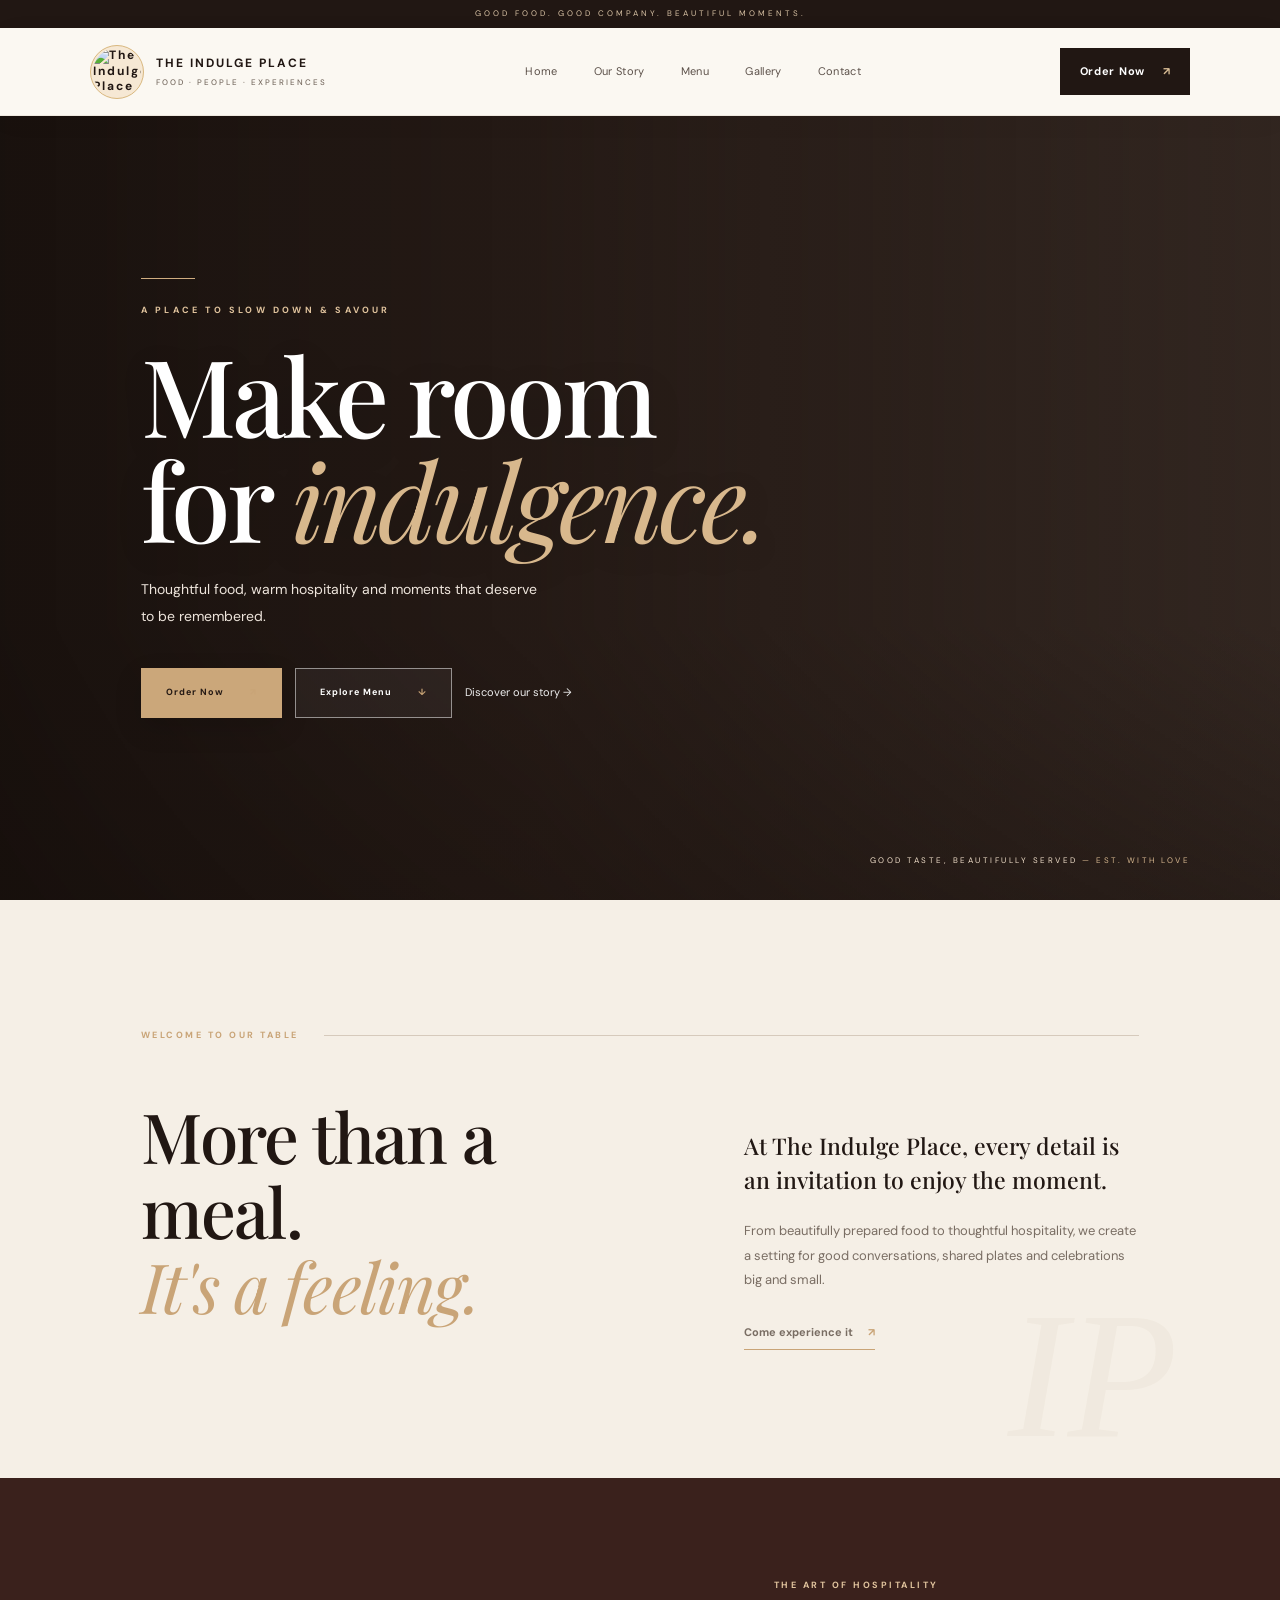
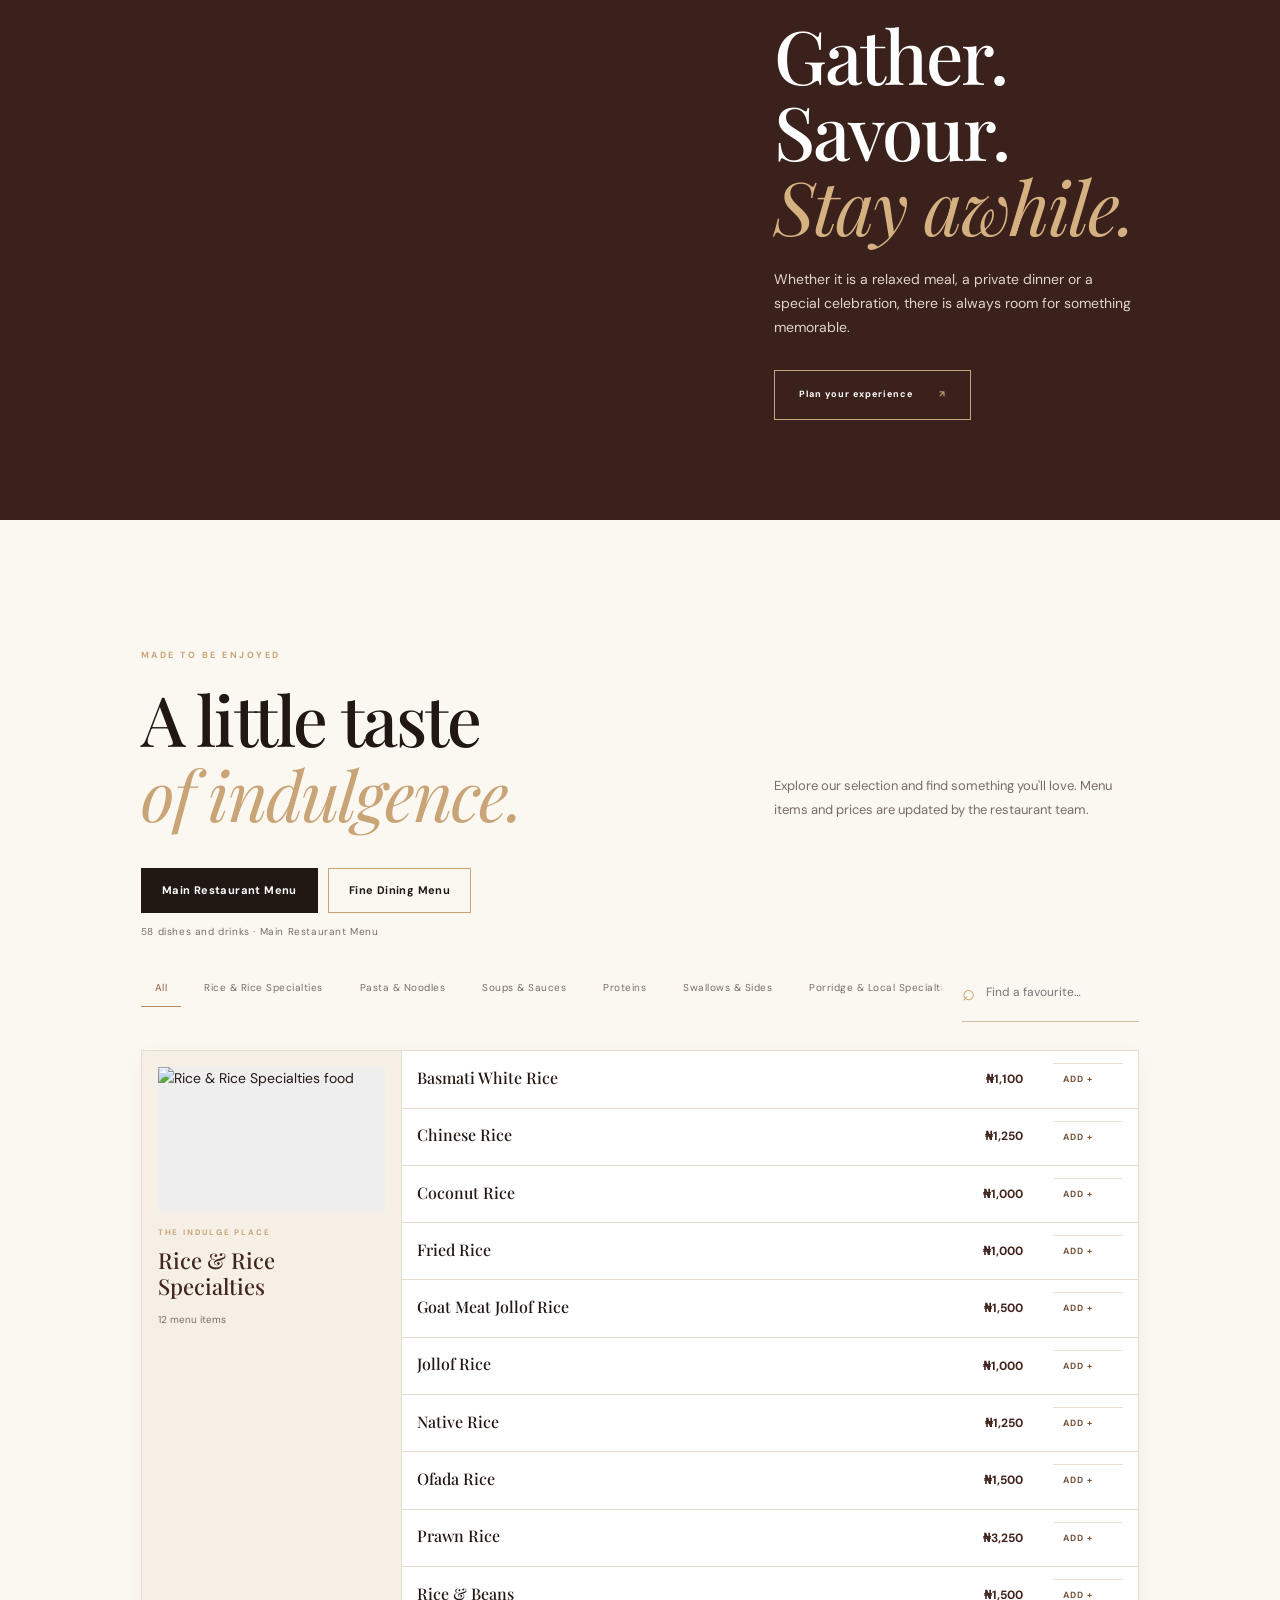
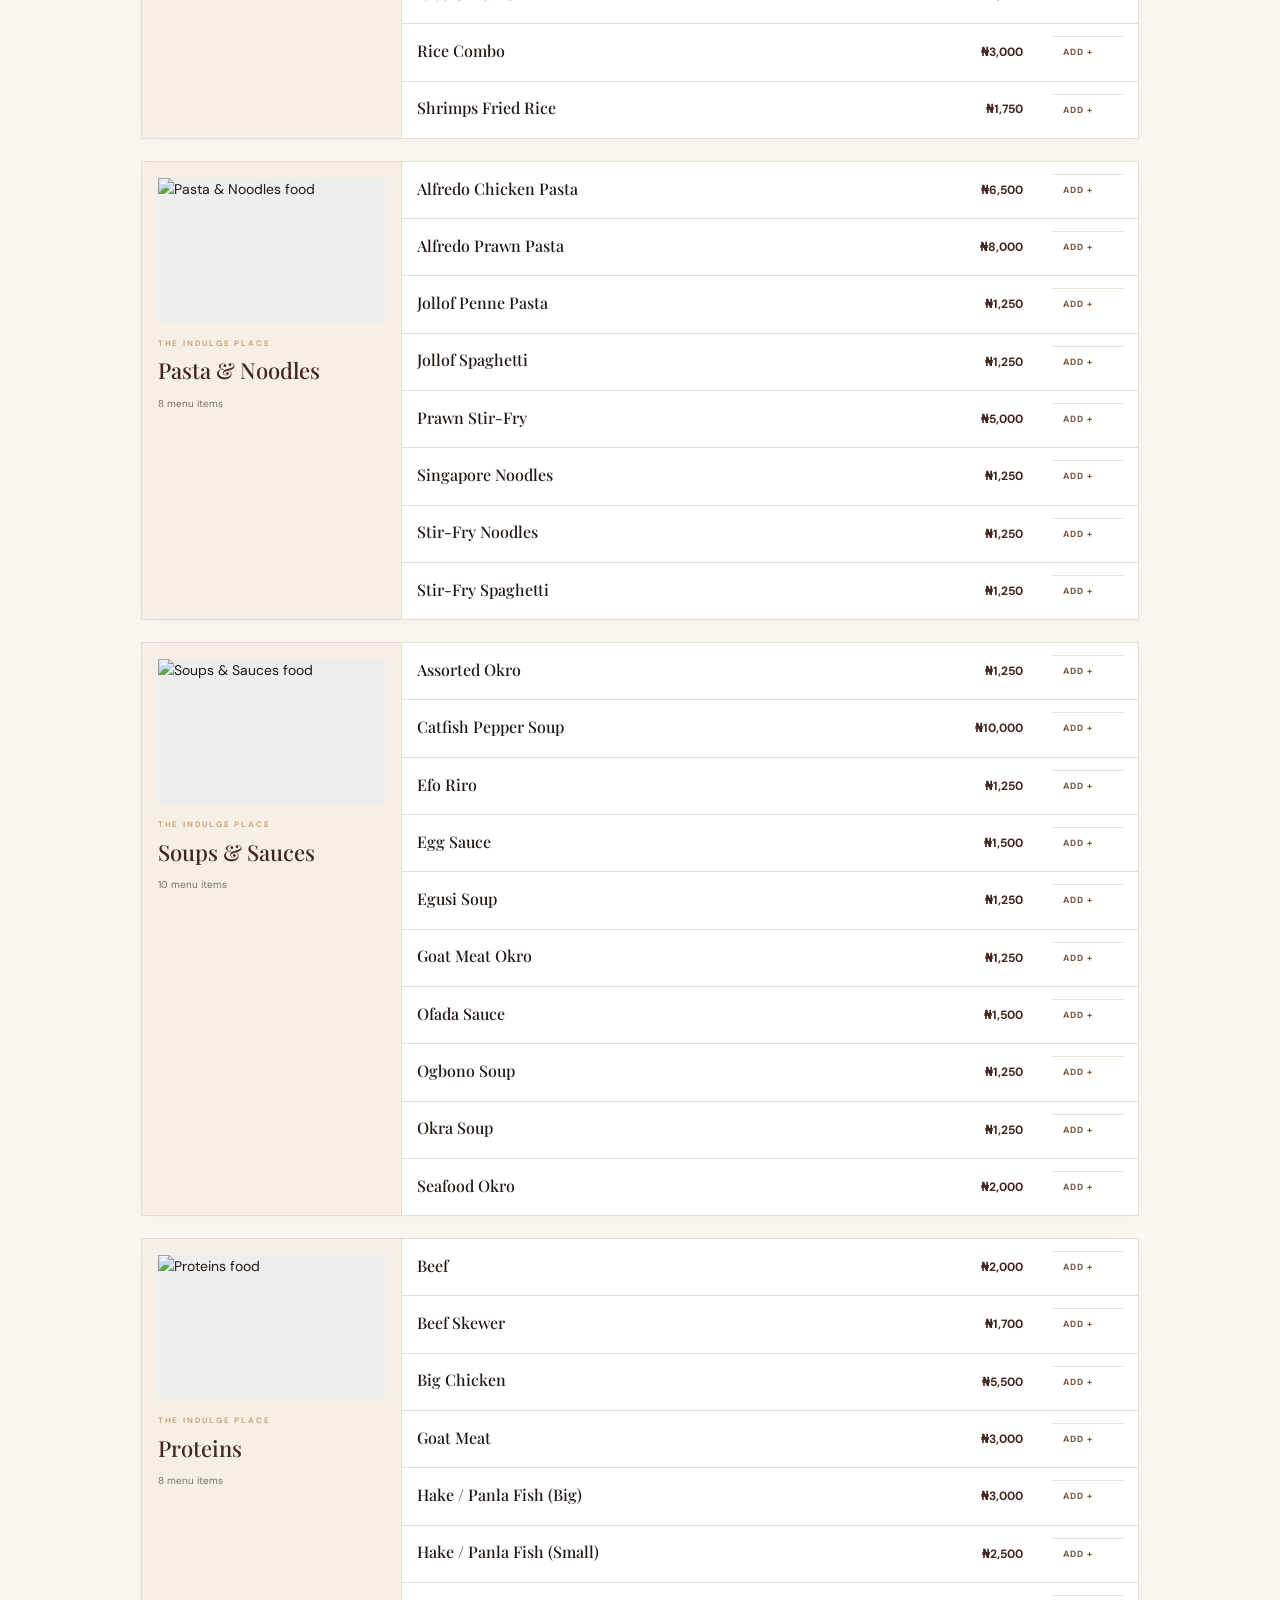
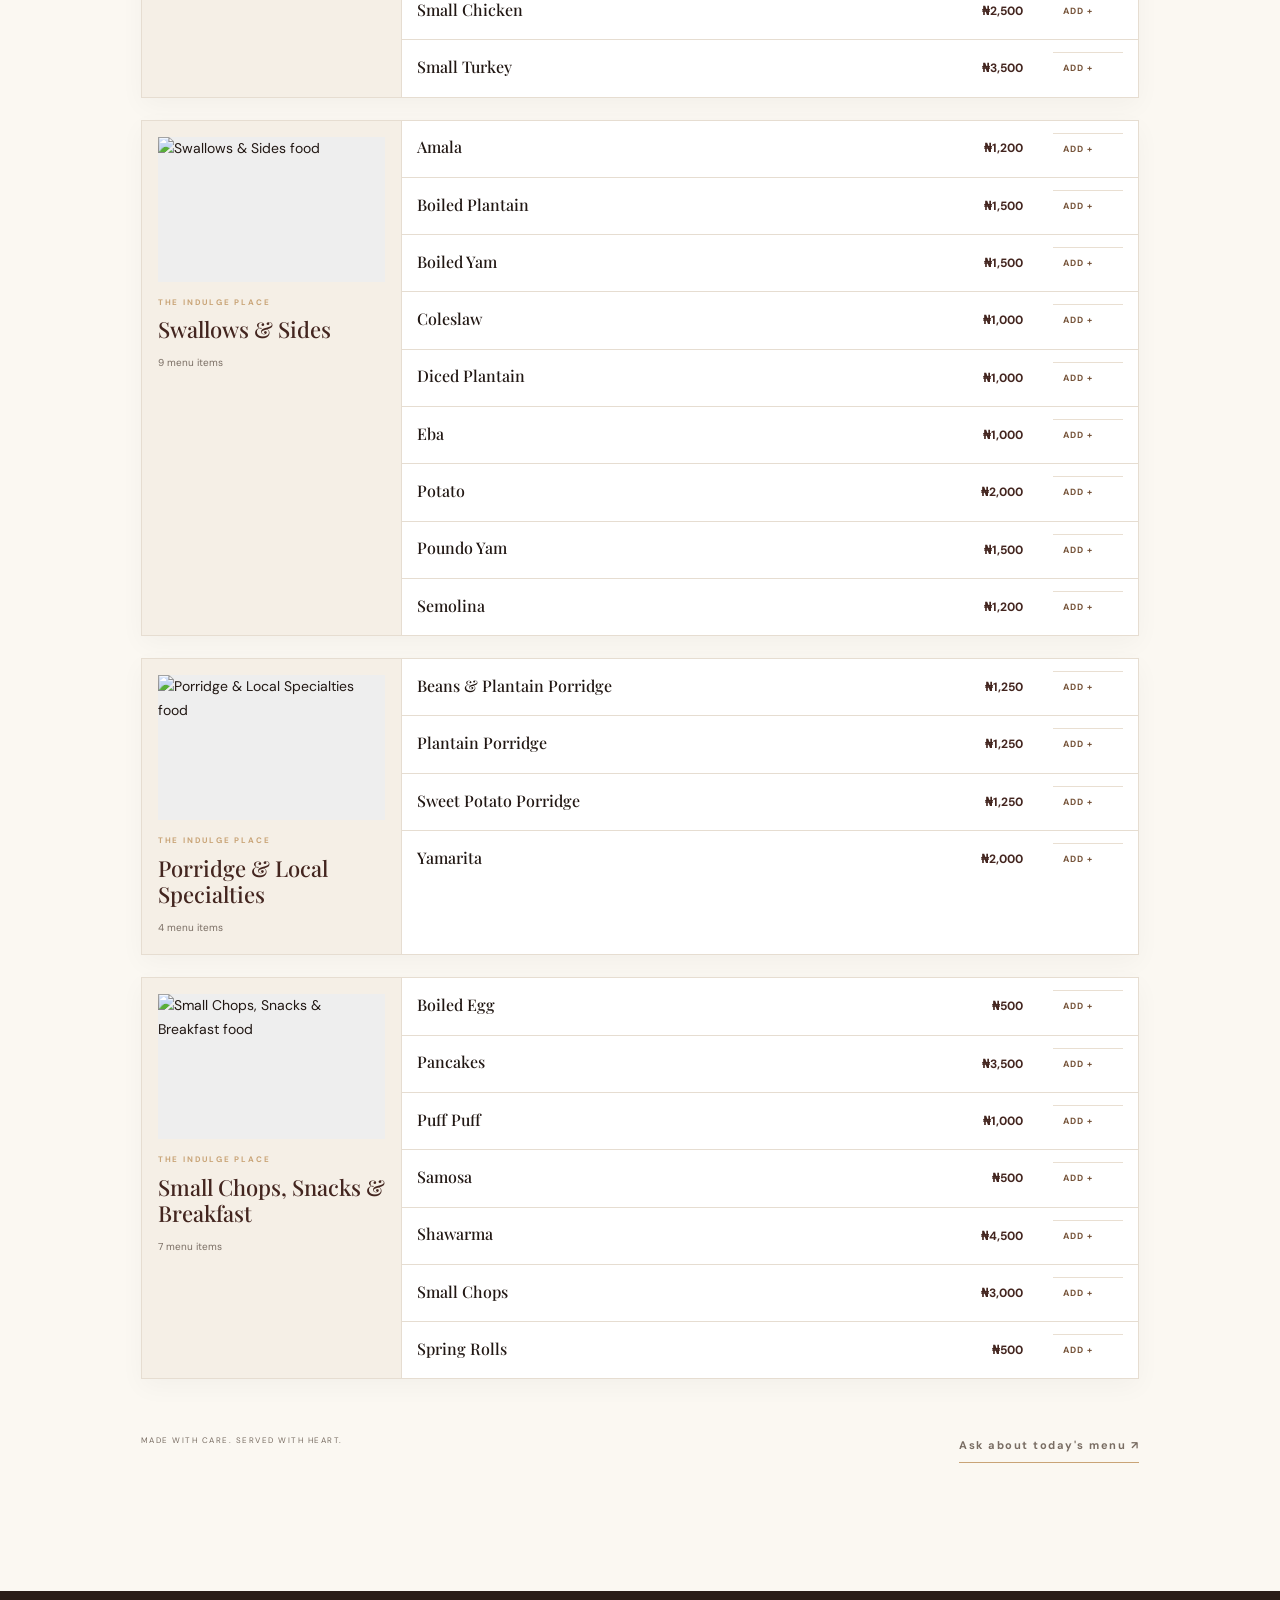
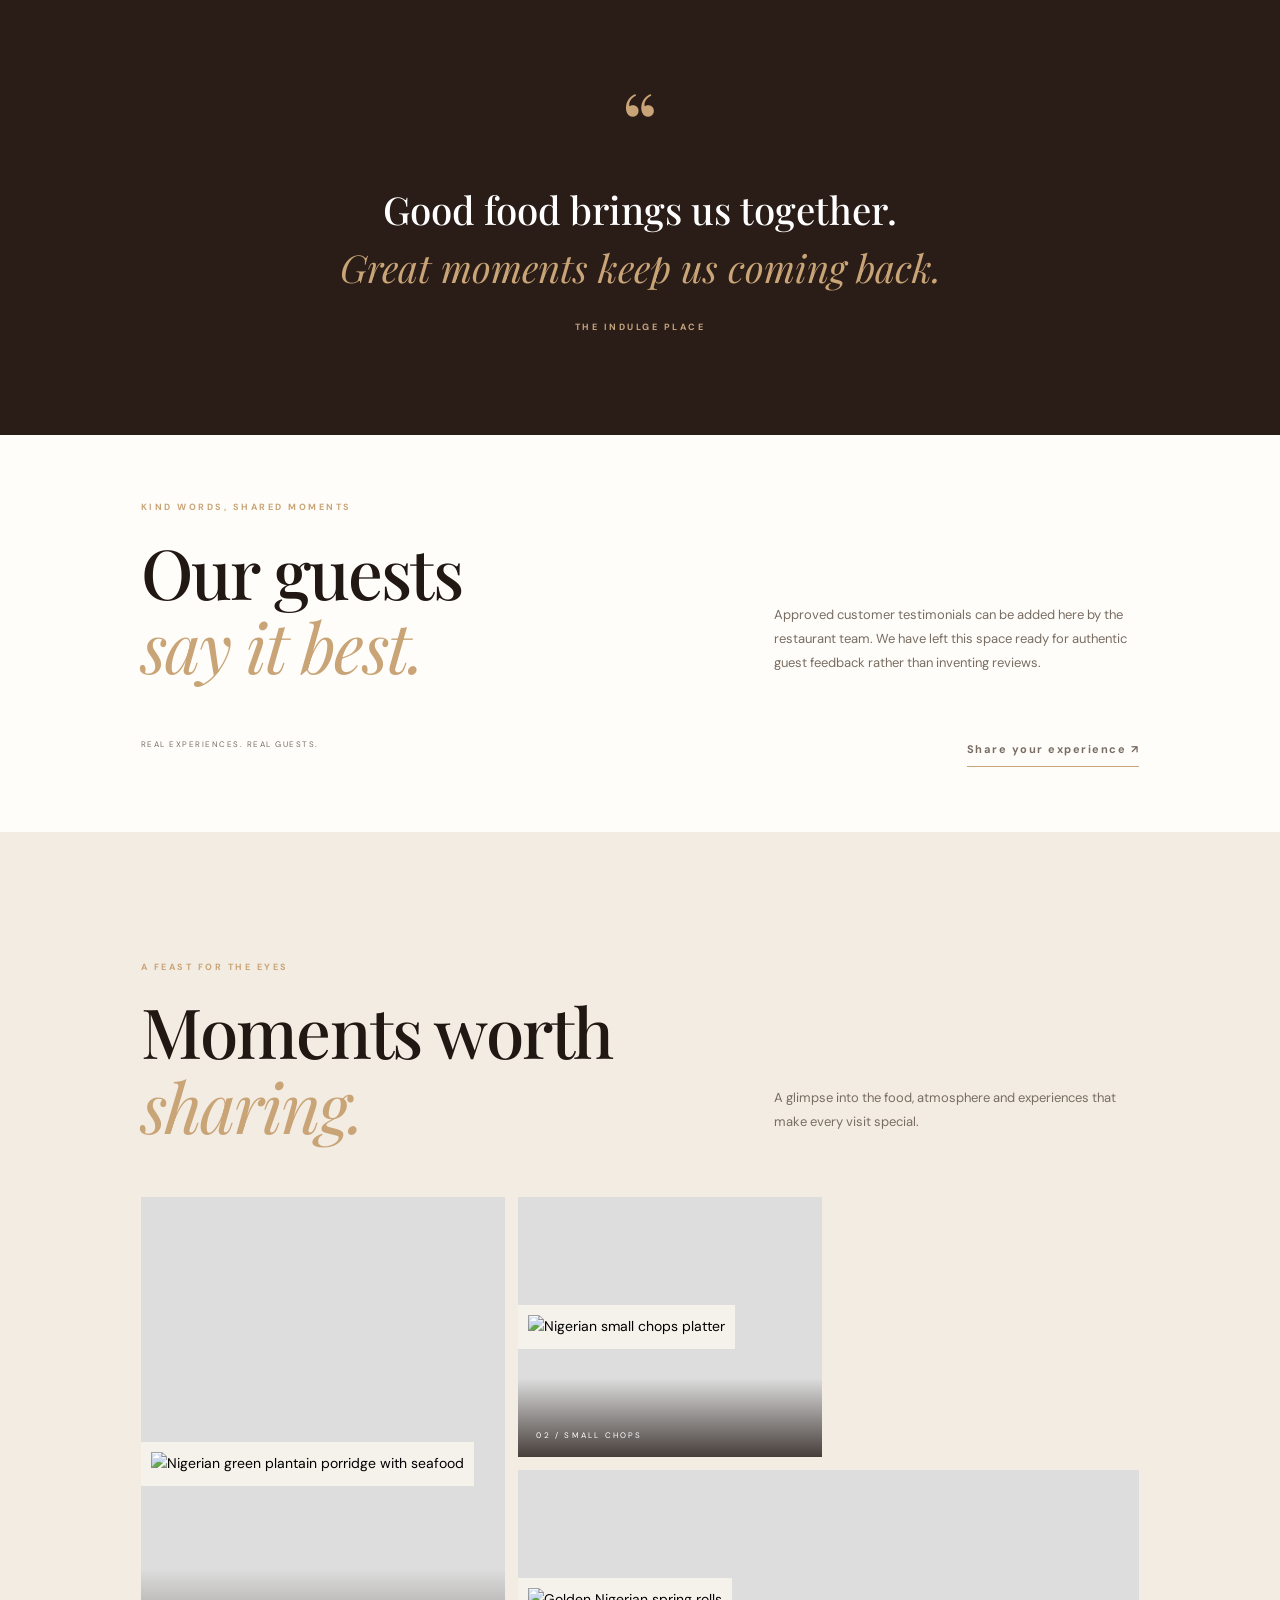
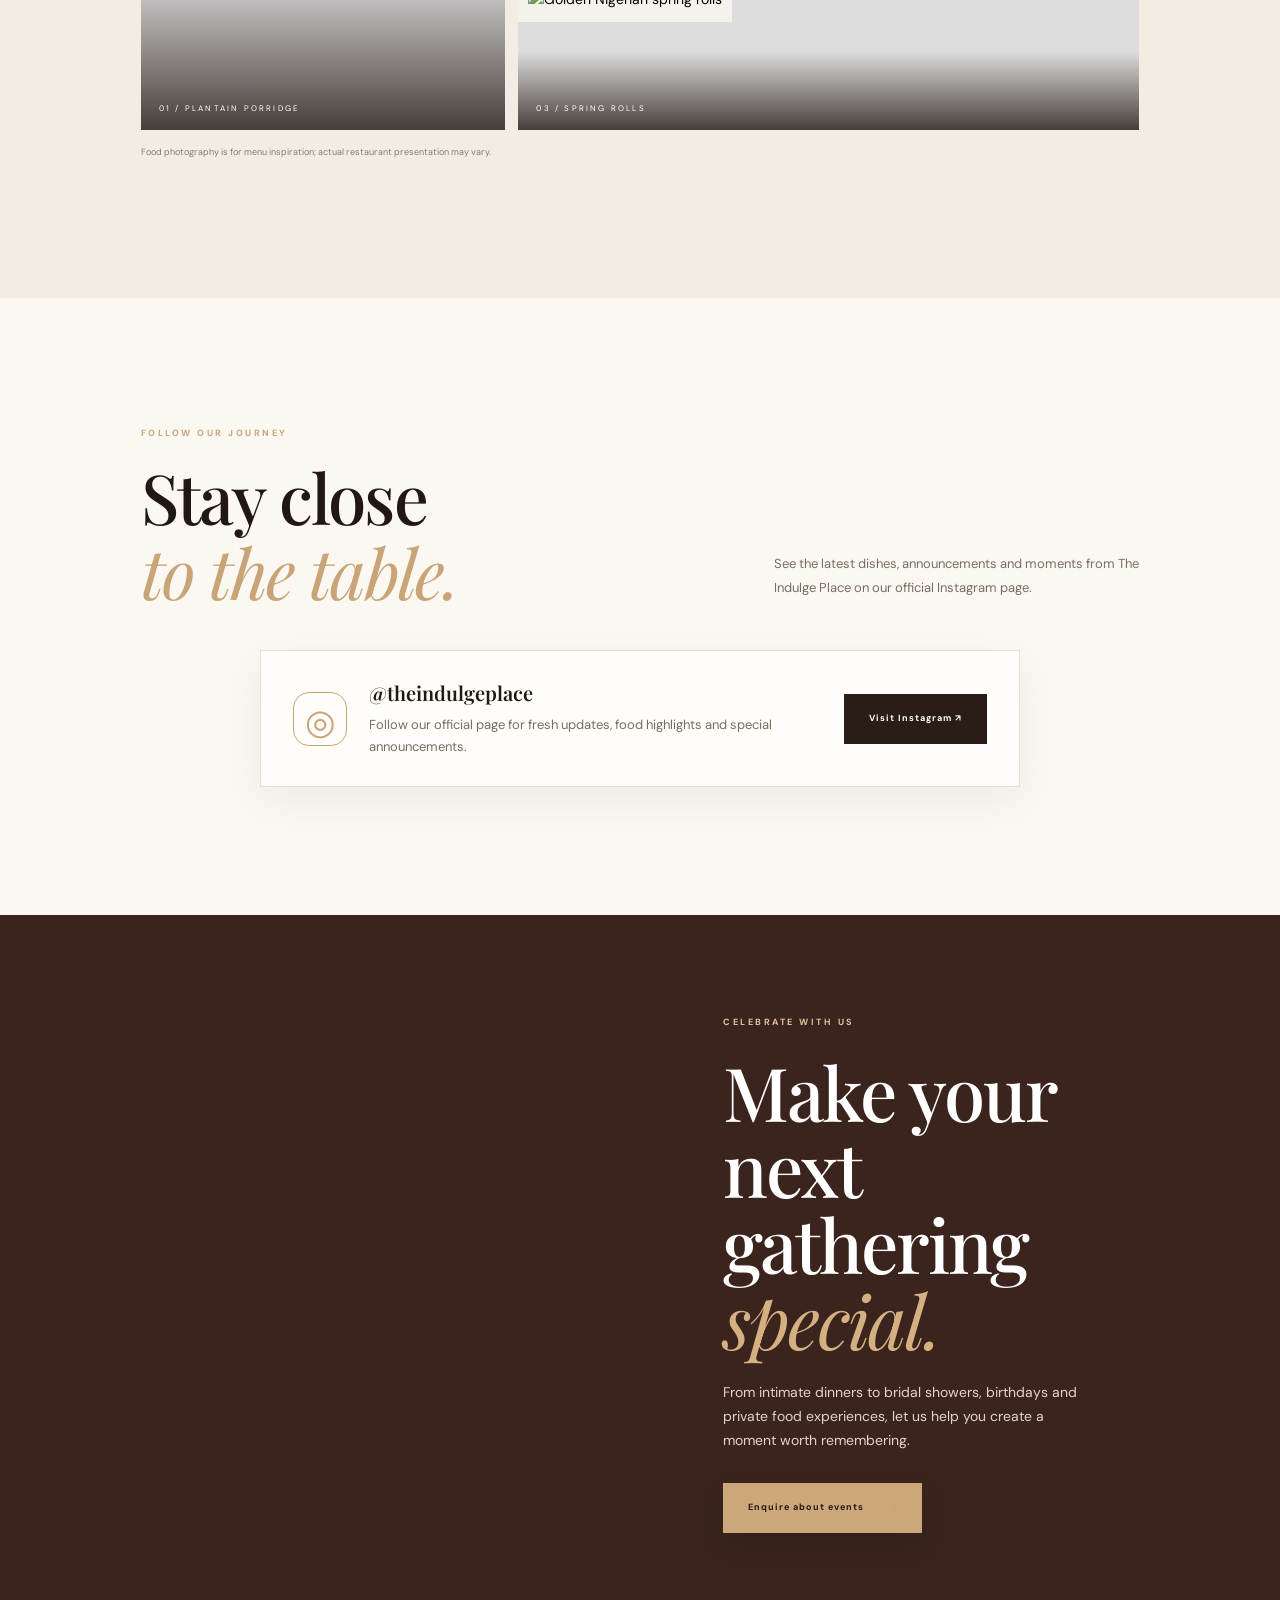
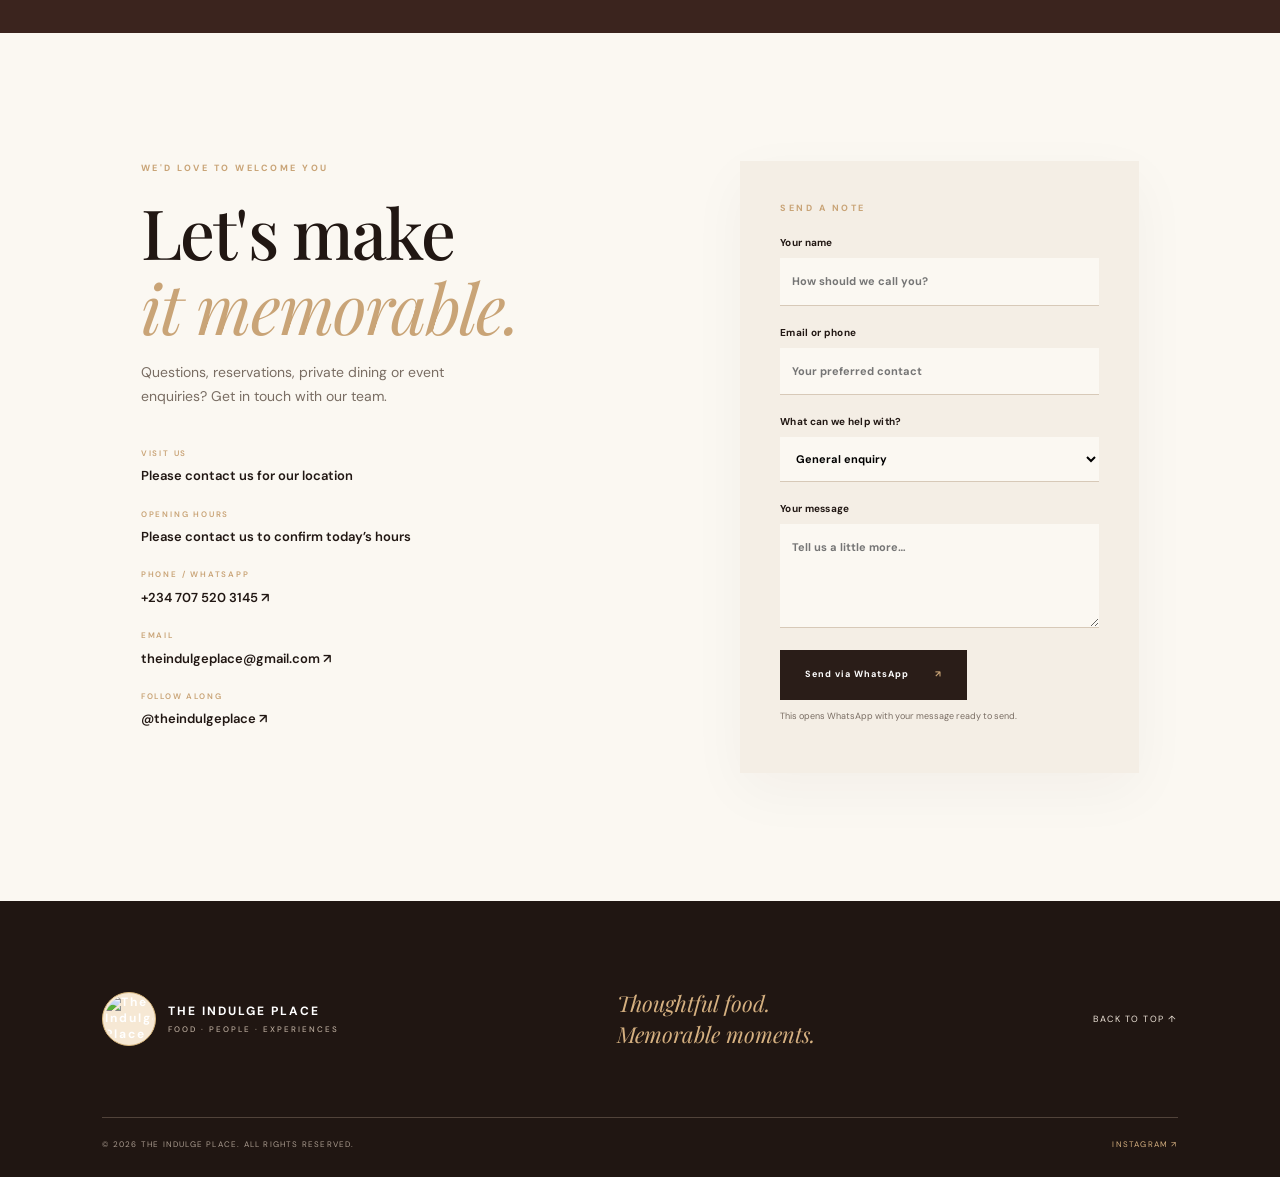
==== commit c87d00d1: "Polish menus, add restaurant logo and food photography" ====
--- a/public/index.html
+++ b/public/index.html
@@ -1,14 +1,14 @@
 <!doctype html>
 <html lang="en"><head><meta charset="utf-8"><meta name="viewport" content="width=device-width,initial-scale=1"><meta name="theme-color" content="#241b18"><meta name="description" content="The Indulge Place — thoughtful food, warm hospitality and memorable dining experiences."><title>The Indulge Place | A Taste Worth Remembering</title><link rel="preconnect" href="https://fonts.googleapis.com"><link rel="preconnect" href="https://fonts.gstatic.com" crossorigin><link href="https://fonts.googleapis.com/css2?family=DM+Sans:wght@400;500;600;700&family=Playfair+Display:wght@400;500;600;700&display=swap" rel="stylesheet"><link rel="stylesheet" href="styles.css"><link rel="stylesheet" href="menu-overrides.css"></head><body>
-<div class="announcement">GOOD FOOD. GOOD COMPANY. BEAUTIFUL MOMENTS.</div><header class="site-header"><a class="brand" href="#home"><span class="brand-mark">IP</span><span>THE INDULGE PLACE<small>FOOD · PEOPLE · EXPERIENCES</small></span></a><button class="menu-toggle" aria-label="Open menu" aria-expanded="false" aria-controls="primaryNav">☰</button><nav class="nav" id="primaryNav"><a href="#home">Home</a><a href="#story">Our Story</a><a href="#menu">Menu</a><a href="#gallery">Gallery</a><a href="#contact">Contact</a></nav><a class="header-cta" href="#menu">Order Now <span>↗</span></a></header>
+<div class="announcement">GOOD FOOD. GOOD COMPANY. BEAUTIFUL MOMENTS.</div><header class="site-header"><a class="brand" href="#home"><img class="brand-logo" src="assets/indulge-logo.jpg" alt="The Indulge Place logo"><span>THE INDULGE PLACE<small>FOOD · PEOPLE · EXPERIENCES</small></span></a><button class="menu-toggle" aria-label="Open menu" aria-expanded="false" aria-controls="primaryNav">☰</button><nav class="nav" id="primaryNav"><a href="#home">Home</a><a href="#story">Our Story</a><a href="#menu">Menu</a><a href="#gallery">Gallery</a><a href="#contact">Contact</a></nav><a class="header-cta" href="#menu">Order Now <span>↗</span></a></header>
 <main><section class="hero" id="home"><div class="hero-photo" aria-label="Featured Nigerian food"><img src="assets/plantain-porridge.jpg" alt="Nigerian plantain porridge"><img src="assets/amala.jpg" alt="Nigerian amala with stew"><img src="assets/small-chops.jpg" alt="Nigerian small chops platter"></div><div class="hero-shade"></div><div class="hero-content"><p class="eyebrow light">A PLACE TO SLOW DOWN & SAVOUR</p><h1>Make room<br>for <em>indulgence.</em></h1><p class="hero-copy">Thoughtful food, warm hospitality and moments that deserve to be remembered.</p><div class="hero-actions"><a class="btn btn-gold" href="#menu">Order Now <span>↗</span></a><a class="btn btn-glass" href="#menu">Explore Menu <span>↓</span></a><a class="text-link light-link" href="#story">Discover our story <span>→</span></a></div></div><div class="hero-note">GOOD TASTE, BEAUTIFULLY SERVED <span>— EST. WITH LOVE</span></div></section>
 <section class="intro section-pad" id="story"><div class="intro-label"><span class="eyebrow">WELCOME TO OUR TABLE</span><span class="fine-line"></span></div><div class="intro-grid"><div><h2>More than a meal.<br><em>It's a feeling.</em></h2></div><div class="intro-text"><p class="lead">At The Indulge Place, every detail is an invitation to enjoy the moment.</p><p>From beautifully prepared food to thoughtful hospitality, we create a setting for good conversations, shared plates and celebrations big and small.</p><a class="under-link" href="#contact">Come experience it <span>↗</span></a></div></div></section>
 <section class="feature-band"><div class="feature-image"></div><div class="feature-copy"><span class="eyebrow light">THE ART OF HOSPITALITY</span><h2>Gather.<br>Savour.<br><em>Stay awhile.</em></h2><p>Whether it is a relaxed meal, a private dinner or a special celebration, there is always room for something memorable.</p><a class="btn btn-outline" href="#contact">Plan your experience <span>↗</span></a></div></section>
-<section class="menu-section section-pad" id="menu"><div class="section-heading"><div><span class="eyebrow">MADE TO BE ENJOYED</span><h2>A little taste<br><em>of indulgence.</em></h2></div><p>Explore our selection and find something you'll love. Menu items and prices are updated by the restaurant team.</p></div><div class="menu-tools"><div class="filters" id="filters"><button class="filter active" data-category="all">All</button></div><label class="search-box"><span>⌕</span><input id="menuSearch" type="search" placeholder="Find a favourite…" aria-label="Search menu"></label></div><div class="menu-grid" id="menuGrid"><div class="empty-state">Our menu is being prepared. Please check back soon.</div></div><div class="menu-bottom"><span>MADE WITH CARE. SERVED WITH HEART.</span><a class="under-link" href="#contact">Ask about today's menu ↗</a></div></section>
+<section class="menu-section section-pad" id="menu"><div class="section-heading"><div><span class="eyebrow">MADE TO BE ENJOYED</span><h2>A little taste<br><em>of indulgence.</em></h2></div><p>Explore our selection and find something you'll love. Menu items and prices are updated by the restaurant team.</p></div><div class="menu-source-switch" role="group" aria-label="Choose a menu"><button class="menu-source active" type="button" data-menu-source="Main Restaurant Menu">Main Restaurant Menu</button><button class="menu-source" type="button" data-menu-source="Fine Dining Menu">Fine Dining Menu</button></div><p class="menu-count" id="menuCount" aria-live="polite"></p><div class="menu-tools"><div class="filters" id="filters"><button class="filter active" data-category="all">All</button></div><label class="search-box"><span>⌕</span><input id="menuSearch" type="search" placeholder="Find a favourite…" aria-label="Search menu"></label></div><div class="menu-grid" id="menuGrid"><div class="empty-state">Our menu is being prepared. Please check back soon.</div></div><div class="menu-bottom"><span>MADE WITH CARE. SERVED WITH HEART.</span><a class="under-link" href="#contact">Ask about today's menu ↗</a></div></section>
 <section class="quote-band"><span class="quote-mark">“</span><p>Good food brings us together.<br><em>Great moments keep us coming back.</em></p><span class="eyebrow">THE INDULGE PLACE</span></section><section class="section-pad" style="background:#fffdf9;padding-top:65px;padding-bottom:65px"><div class="section-heading"><div><span class="eyebrow">KIND WORDS, SHARED MOMENTS</span><h2>Our guests<br><em>say it best.</em></h2></div><p>Approved customer testimonials can be added here by the restaurant team. We have left this space ready for authentic guest feedback rather than inventing reviews.</p></div><div class="menu-bottom"><span>REAL EXPERIENCES. REAL GUESTS.</span><a class="under-link" href="https://www.instagram.com/theindulgeplace/" target="_blank" rel="noreferrer">Share your experience ↗</a></div></section>
 <section class="gallery-section section-pad" id="gallery"><div class="section-heading"><div><span class="eyebrow">A FEAST FOR THE EYES</span><h2>Moments worth<br><em>sharing.</em></h2></div><p>A glimpse into the food, atmosphere and experiences that make every visit special.</p></div><div class="gallery-grid"><button class="gallery-tile tall" data-full="assets/plantain-porridge.jpg"><img src="assets/plantain-porridge.jpg" alt="Nigerian green plantain porridge with seafood"><span>01 / PLANTAIN PORRIDGE</span></button><button class="gallery-tile" data-full="assets/small-chops.jpg"><img src="assets/small-chops.jpg" alt="Nigerian small chops platter"><span>02 / SMALL CHOPS</span></button><button class="gallery-tile wide" data-full="assets/spring-rolls.jpg"><img src="assets/spring-rolls.jpg" alt="Golden Nigerian spring rolls"><span>03 / SPRING ROLLS</span></button></div><p class="gallery-disclaimer">Food photography is for menu inspiration; actual restaurant presentation may vary.</p></section>
 <section class="social-reels section-pad" id="reels"><div class="section-heading"><div><span class="eyebrow">FOLLOW OUR JOURNEY</span><h2>Stay close<br><em>to the table.</em></h2></div><p>See the latest dishes, announcements and moments from The Indulge Place on our official Instagram page.</p></div><div class="instagram-cta"><div class="instagram-mark">◎</div><div><strong>@theindulgeplace</strong><p>Follow our official page for fresh updates, food highlights and special announcements.</p></div><a class="btn btn-dark" href="https://www.instagram.com/theindulgeplace/" target="_blank" rel="noopener noreferrer">Visit Instagram ↗</a></div></section>
 <section class="experience"><div class="experience-photo"></div><div class="experience-content"><span class="eyebrow light">CELEBRATE WITH US</span><h2>Make your next<br>gathering <em>special.</em></h2><p>From intimate dinners to bridal showers, birthdays and private food experiences, let us help you create a moment worth remembering.</p><a class="btn btn-gold" href="#contact">Enquire about events <span>↗</span></a></div></section>
 <section class="contact-section section-pad" id="contact"><div class="contact-left"><span class="eyebrow">WE'D LOVE TO WELCOME YOU</span><h2>Let's make<br><em>it memorable.</em></h2><p>Questions, reservations, private dining or event enquiries? Get in touch with our team.</p><div class="contact-details"><a href="#contact"><span>VISIT US</span>Please contact us for our location</a><a href="#contact"><span>OPENING HOURS</span>Please contact us to confirm today’s hours</a><a href="tel:+2347075203145"><span>PHONE / WHATSAPP</span>+234 707 520 3145 ↗</a><a href="mailto:theindulgeplace@gmail.com"><span>EMAIL</span>theindulgeplace@gmail.com ↗</a><a href="https://www.instagram.com/theindulgeplace/" target="_blank" rel="noreferrer"><span>FOLLOW ALONG</span>@theindulgeplace ↗</a></div></div><form class="contact-form" id="contactForm"><span class="eyebrow">SEND A NOTE</span><label>Your name<input name="name" required maxlength="100" placeholder="How should we call you?"></label><label>Email or phone<input name="contact" required maxlength="150" placeholder="Your preferred contact"></label><label>What can we help with?<select name="subject"><option>General enquiry</option><option>Reservation</option><option>Private dining</option><option>Event / celebration</option><option>Other</option></select></label><label>Your message<textarea name="message" rows="4" required maxlength="1000" placeholder="Tell us a little more…"></textarea></label><button class="btn btn-dark" type="submit">Send via WhatsApp <span>↗</span></button><p class="form-note">This opens WhatsApp with your message ready to send.</p></form></section></main>
-<footer class="footer"><div class="footer-top"><a class="brand brand-light" href="#home"><span class="brand-mark">IP</span><span>THE INDULGE PLACE<small>FOOD · PEOPLE · EXPERIENCES</small></span></a><p>Thoughtful food.<br>Memorable moments.</p><a class="back-top" href="#home">BACK TO TOP ↑</a></div><div class="footer-bottom"><span>© <span id="year"></span> THE INDULGE PLACE. ALL RIGHTS RESERVED.</span><span><a href="https://www.instagram.com/theindulgeplace/" target="_blank" rel="noreferrer">INSTAGRAM ↗</a></span></div></footer>
+<footer class="footer"><div class="footer-top"><a class="brand brand-light" href="#home"><img class="brand-logo" src="assets/indulge-logo.jpg" alt="The Indulge Place logo"><span>THE INDULGE PLACE<small>FOOD · PEOPLE · EXPERIENCES</small></span></a><p>Thoughtful food.<br>Memorable moments.</p><a class="back-top" href="#home">BACK TO TOP ↑</a></div><div class="footer-bottom"><span>© <span id="year"></span> THE INDULGE PLACE. ALL RIGHTS RESERVED.</span><span><a href="https://www.instagram.com/theindulgeplace/" target="_blank" rel="noreferrer">INSTAGRAM ↗</a></span></div></footer>
 <div class="cart-float" id="cartFloat"><button id="openCart">Your order <span id="cartCount">0</span> <b id="cartAmount">₦0</b></button></div><div class="overlay" id="cartOverlay"><div class="cart-drawer"><div class="drawer-head"><div><span class="eyebrow">YOUR SELECTION</span><h3>Your order</h3></div><button class="close" id="closeCart" aria-label="Close cart">×</button></div><div id="cartItems" class="cart-items"></div><div class="cart-total"><span>Subtotal</span><strong id="cartSubtotal">₦0</strong></div><form id="checkoutForm"><label>Full name<input name="customer_name" required maxlength="100"></label><label>Phone number<input name="phone" required maxlength="24" placeholder="e.g. 080…"></label><label>Email (optional)<input name="email" type="email"></label><label>Fulfilment<select name="fulfillment" id="fulfillment"><option value="pickup">Pickup</option><option value="delivery">Delivery</option></select></label><label id="addressField" class="hidden">Delivery address<textarea name="address" rows="2"></textarea></label><label>Order note (optional)<textarea name="notes" rows="2"></textarea></label><button class="btn btn-dark full" type="submit">Continue to WhatsApp <span>↗</span></button><p class="form-note">No online payment is collected on this website. Your order is sent to the restaurant for confirmation.</p></form></div></div><div class="lightbox" id="lightbox"><button class="lightbox-close" aria-label="Close image">×</button><img alt="Gallery preview"></div><div class="toast" id="toast" role="status"></div><script src="app.js" defer></script></body></html>
--- a/public/styles.css
+++ b/public/styles.css
@@ -102,4 +102,29 @@
 .contact-form{padding:25px}
 .footer-top{gap:18px}
 }
-@media(prefers-reduced-motion:reduce){*,*:before,*:after{scroll-behavior:auto!important;animation:none!important;transition:none!important}}+@media(prefers-reduced-motion:reduce){*,*:before,*:after{scroll-behavior:auto!important;animation:none!important;transition:none!important}}
+.brand-logo{width:54px;height:54px;object-fit:contain;display:block;flex:0 0 54px;border-radius:50%;background:#f6e8d4;border:1px solid #d8b77e;padding:2px}
+.menu-source-switch{display:flex;gap:10px;margin-top:38px;flex-wrap:wrap}
+.menu-source{border:1px solid var(--gold);background:transparent;color:var(--ink);padding:12px 20px;font-size:11px;font-weight:700;letter-spacing:.4px;transition:.2s}
+.menu-source.active,.menu-source:hover{background:var(--ink);border-color:var(--ink);color:#fff}
+.menu-count{font-size:10px;color:var(--muted);margin:10px 0 0;letter-spacing:.6px}
+.menu-grid{display:grid;grid-template-columns:1fr;gap:22px}
+.menu-category-block{display:grid;grid-template-columns:minmax(190px,260px) minmax(0,1fr);background:#fff;border:1px solid var(--line);box-shadow:0 8px 24px rgba(38,29,25,.035);min-width:0}
+.menu-category-head{display:flex;flex-direction:column;align-items:flex-start;justify-content:flex-start;background:var(--cream);padding:16px;gap:14px;border-right:1px solid var(--line)}
+.menu-category-head img{width:100%;height:145px;object-fit:cover;background:#eee}
+.menu-category-head .eyebrow{font-size:8px;letter-spacing:1.8px}
+.menu-category-head h3{font:500 22px/1.2 var(--serif);margin:7px 0;color:var(--wine)}
+.menu-category-head small{font-size:10px;color:var(--muted)}
+.menu-table-wrap{min-width:0;overflow-x:auto}
+.menu-table{width:100%;border-collapse:collapse}
+.menu-table tr{border-bottom:1px solid var(--line)}
+.menu-table tr:last-child{border-bottom:0}
+.menu-table td{padding:12px 15px;vertical-align:middle}
+.menu-item-name{width:62%}
+.menu-item-name strong{font:500 16px/1.35 var(--serif);color:var(--ink)}
+.menu-item-price{white-space:nowrap;text-align:right;font-size:12px;font-weight:700;color:var(--wine)}
+.menu-item-action{text-align:right;width:95px}
+.menu-item-action .add-btn{width:auto;min-width:70px;padding:8px 10px;font-size:9px;white-space:nowrap}
+.menu-item-action .add-btn:disabled{opacity:.55;cursor:not-allowed}
+@media(max-width:760px){.menu-category-block{grid-template-columns:145px minmax(0,1fr)}.menu-category-head{padding:10px;gap:9px}.menu-category-head img{height:105px}.menu-category-head h3{font-size:18px}.menu-table td{padding:10px 9px}.menu-item-name{width:auto}.menu-item-name strong{font-size:14px}.menu-item-price{font-size:11px}.menu-item-action{width:70px}.menu-item-action .add-btn{min-width:58px;padding:7px 6px}}
+@media(max-width:520px){.menu-source-switch{margin-top:25px}.menu-source{flex:1;padding:11px 8px;font-size:10px}.menu-category-block{grid-template-columns:1fr}.menu-category-head{display:grid;grid-template-columns:92px 1fr;align-items:center;border-right:0;border-bottom:1px solid var(--line);padding:10px 12px}.menu-category-head img{width:92px;height:76px}.menu-category-head h3{font-size:18px}.menu-table td{padding:10px 8px}.menu-item-name strong{font-size:13px}.menu-item-action{width:66px}}
--- a/public/menu-overrides.css
+++ b/public/menu-overrides.css
@@ -1,2 +1,4 @@
 .filters{display:flex;flex-wrap:nowrap;gap:9px;overflow-x:auto;max-width:100%;min-width:0;padding:0 0 10px;scrollbar-width:thin;overscroll-behavior-x:contain}.filter{flex:0 0 auto;white-space:nowrap}.menu-tools{min-width:0}.search-box{flex:0 0 auto}@media(max-width:650px){.menu-tools{align-items:stretch}.filters{width:100%;padding-bottom:12px}.search-box{align-self:flex-end}}\n.social-reels{background:#f7f1e8}.reels-grid{display:grid;grid-template-columns:repeat(3,minmax(0,1fr));gap:22px;align-items:start}.reel-card{min-width:0;background:#fff;border:1px solid rgba(60,42,30,.12);padding:12px;box-shadow:0 12px 32px rgba(36,27,24,.06)}.reel-card iframe{display:block;width:100%;height:520px;border:0;background:#eee}.reel-card>a{display:block;padding:14px 4px 3px;color:#795b35;font-size:.78rem;letter-spacing:.06em;text-transform:uppercase;text-decoration:none}.reel-card>a:hover{text-decoration:underline}@media(max-width:850px){.reels-grid{grid-template-columns:repeat(2,minmax(0,1fr))}}@media(max-width:560px){.reels-grid{grid-template-columns:1fr;gap:18px}.reel-card{max-width:420px;width:100%;margin-inline:auto}.reel-card iframe{height:560px}}
-.instagram-cta{display:flex;align-items:center;gap:22px;max-width:760px;margin:42px auto 0;padding:28px 32px;background:#fffdf9;border:1px solid #e7ded3;box-shadow:0 14px 38px rgba(36,27,24,.06)}.instagram-mark{width:54px;height:54px;flex:0 0 54px;border:1px solid var(--gold);border-radius:16px;display:grid;place-items:center;font-size:35px;color:var(--gold)}.instagram-cta>div:nth-child(2){flex:1}.instagram-cta strong{font:600 20px var(--serif)}.instagram-cta p{margin:5px 0 0;color:var(--muted);font-size:13px}@media(max-width:600px){.instagram-cta{align-items:flex-start;flex-wrap:wrap;padding:22px}.instagram-cta .btn{width:100%;text-align:center}}+.instagram-cta{display:flex;align-items:center;gap:22px;max-width:760px;margin:42px auto 0;padding:28px 32px;background:#fffdf9;border:1px solid #e7ded3;box-shadow:0 14px 38px rgba(36,27,24,.06)}.instagram-mark{width:54px;height:54px;flex:0 0 54px;border:1px solid var(--gold);border-radius:16px;display:grid;place-items:center;font-size:35px;color:var(--gold)}.instagram-cta>div:nth-child(2){flex:1}.instagram-cta strong{font:600 20px var(--serif)}.instagram-cta p{margin:5px 0 0;color:var(--muted);font-size:13px}@media(max-width:600px){.instagram-cta{align-items:flex-start;flex-wrap:wrap;padding:22px}.instagram-cta .btn{width:100%;text-align:center}}
+.menu-tools{margin-top:24px}
+@media(max-width:650px){.menu-tools{flex-direction:column;align-items:stretch}.search-box{align-self:stretch}.search-box input{width:100%}}
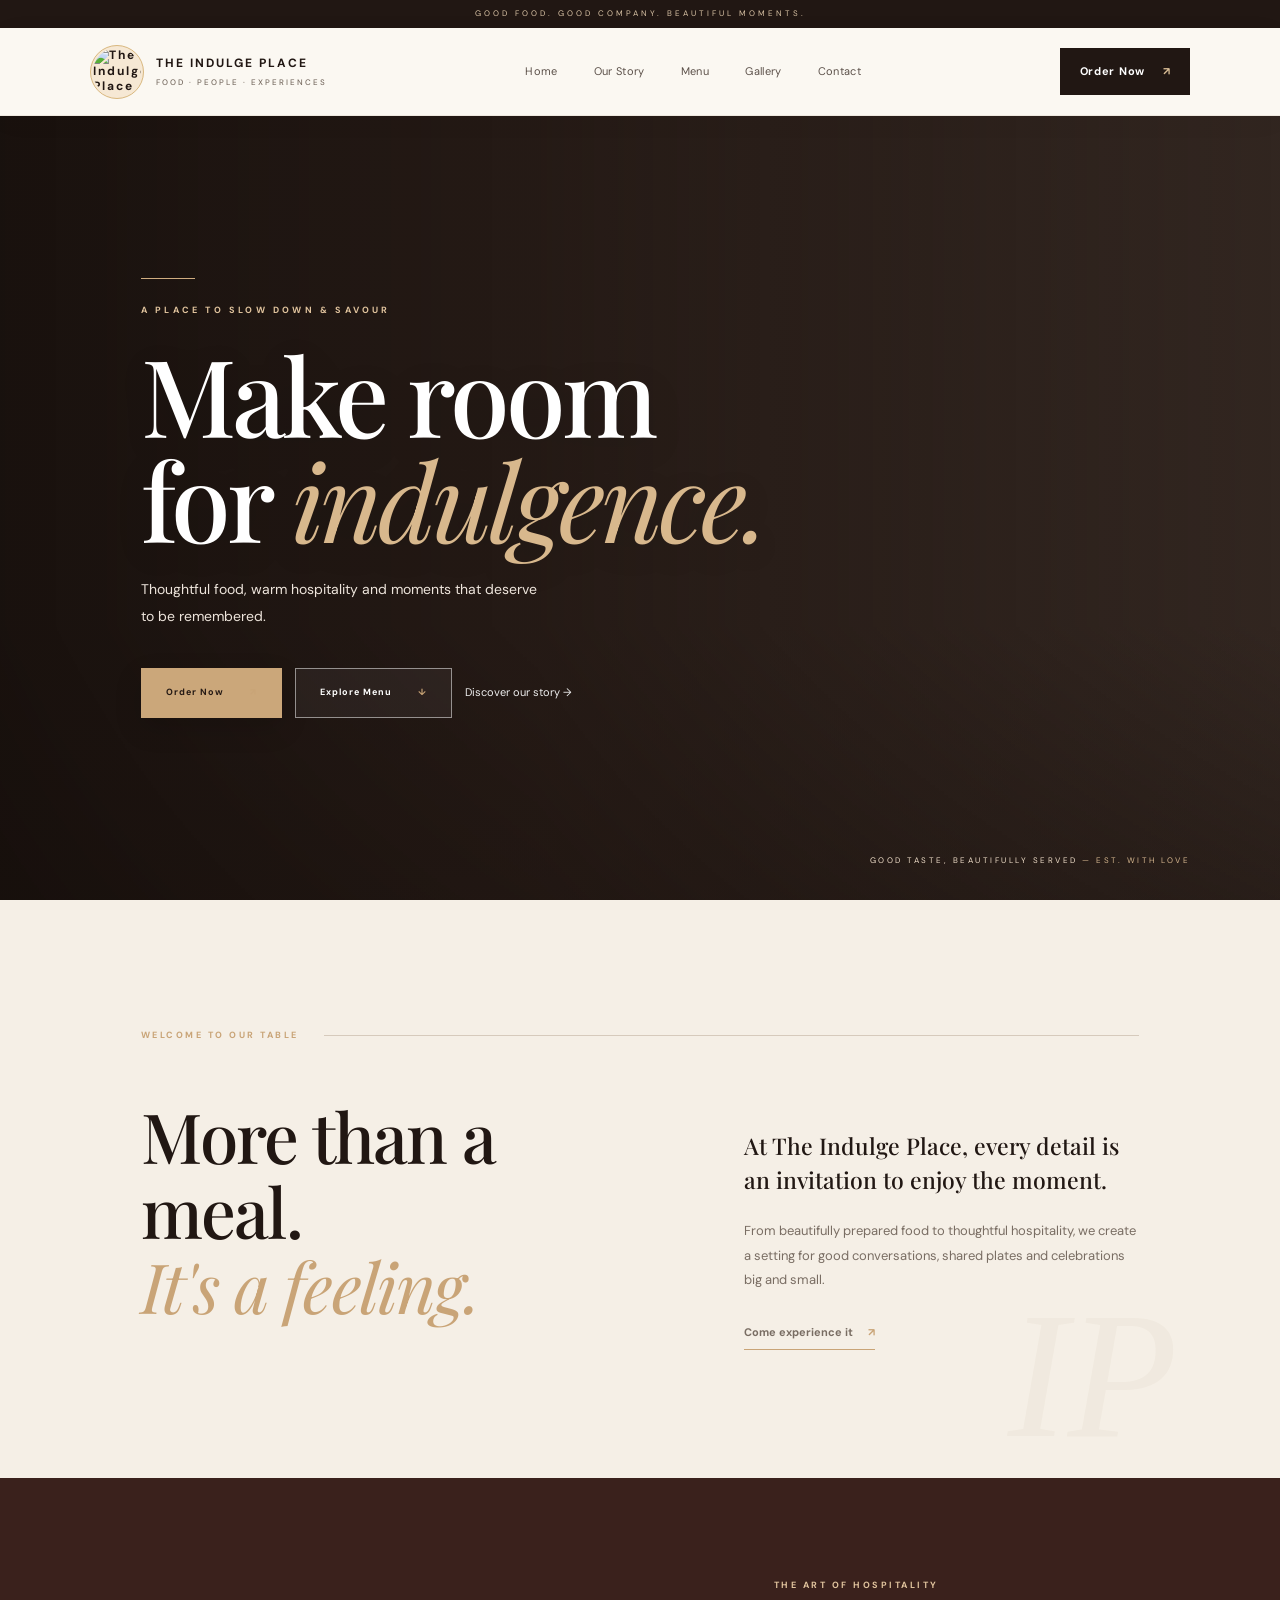
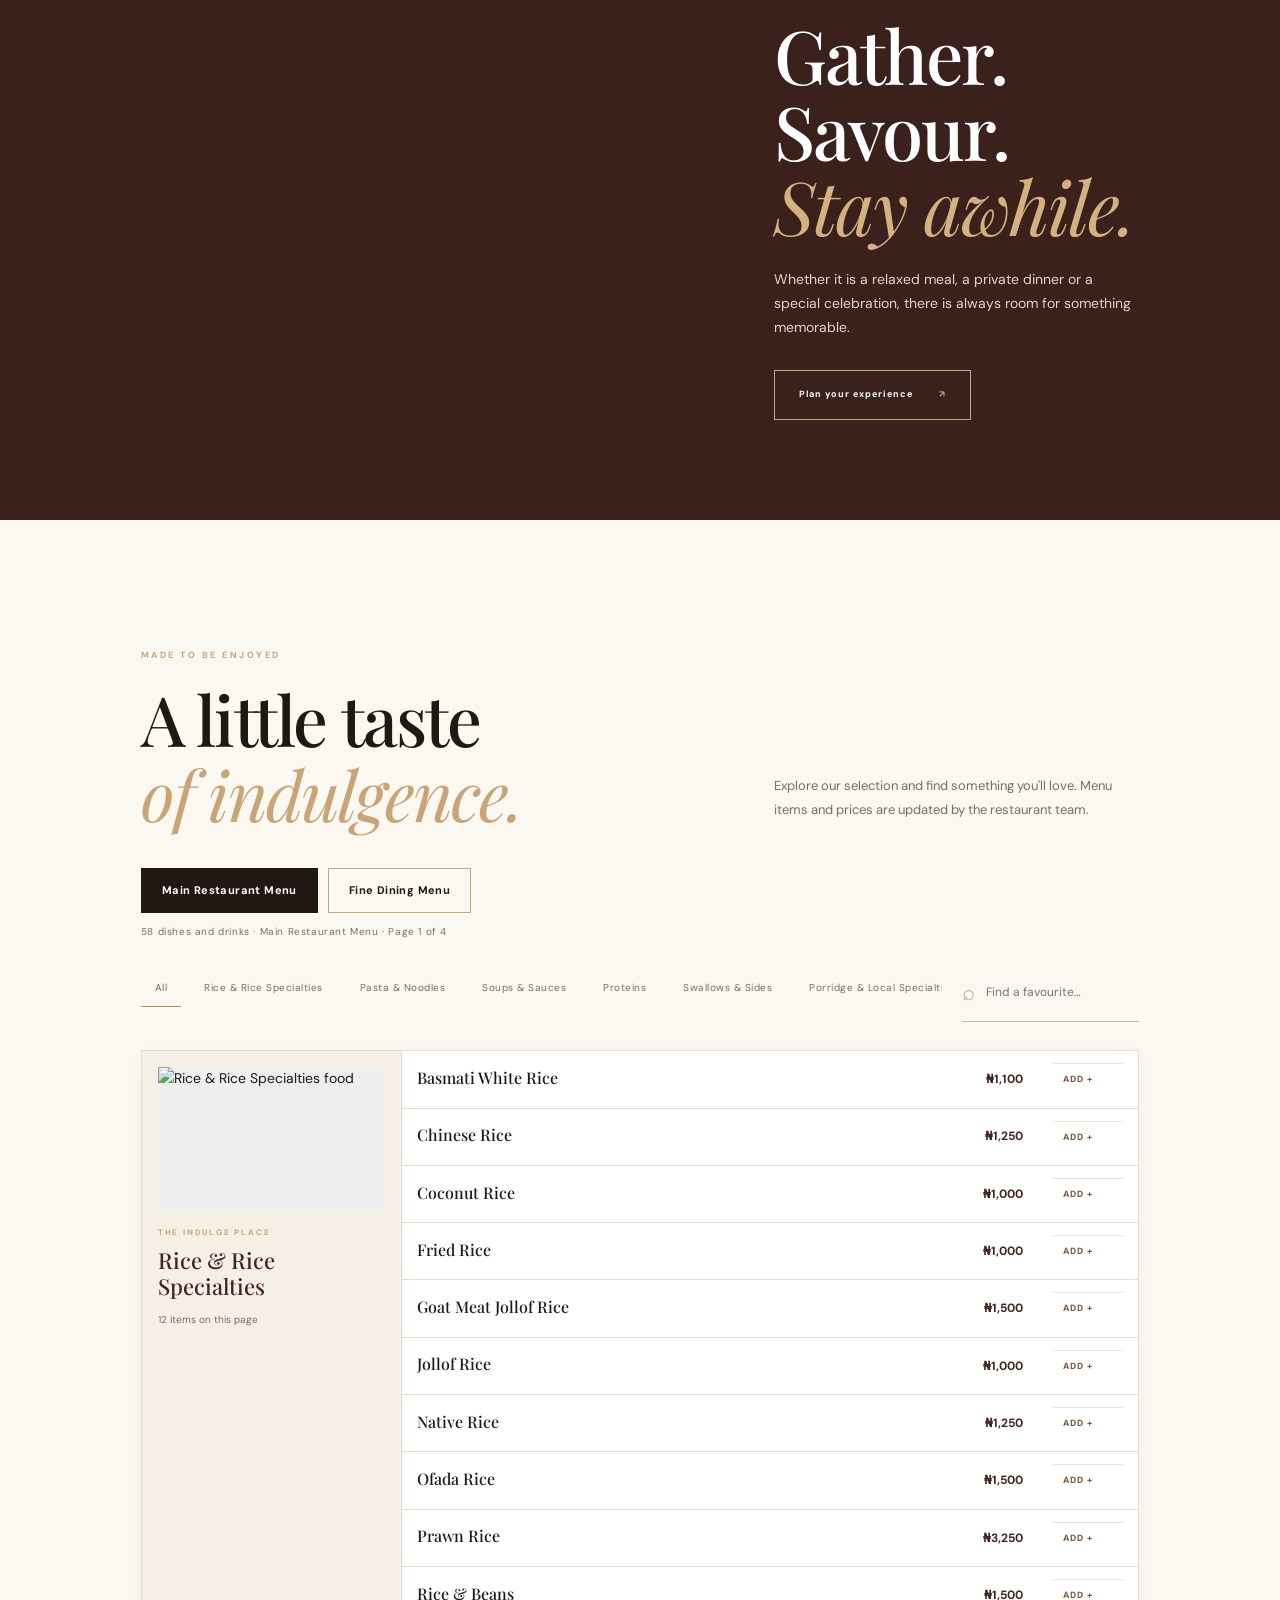
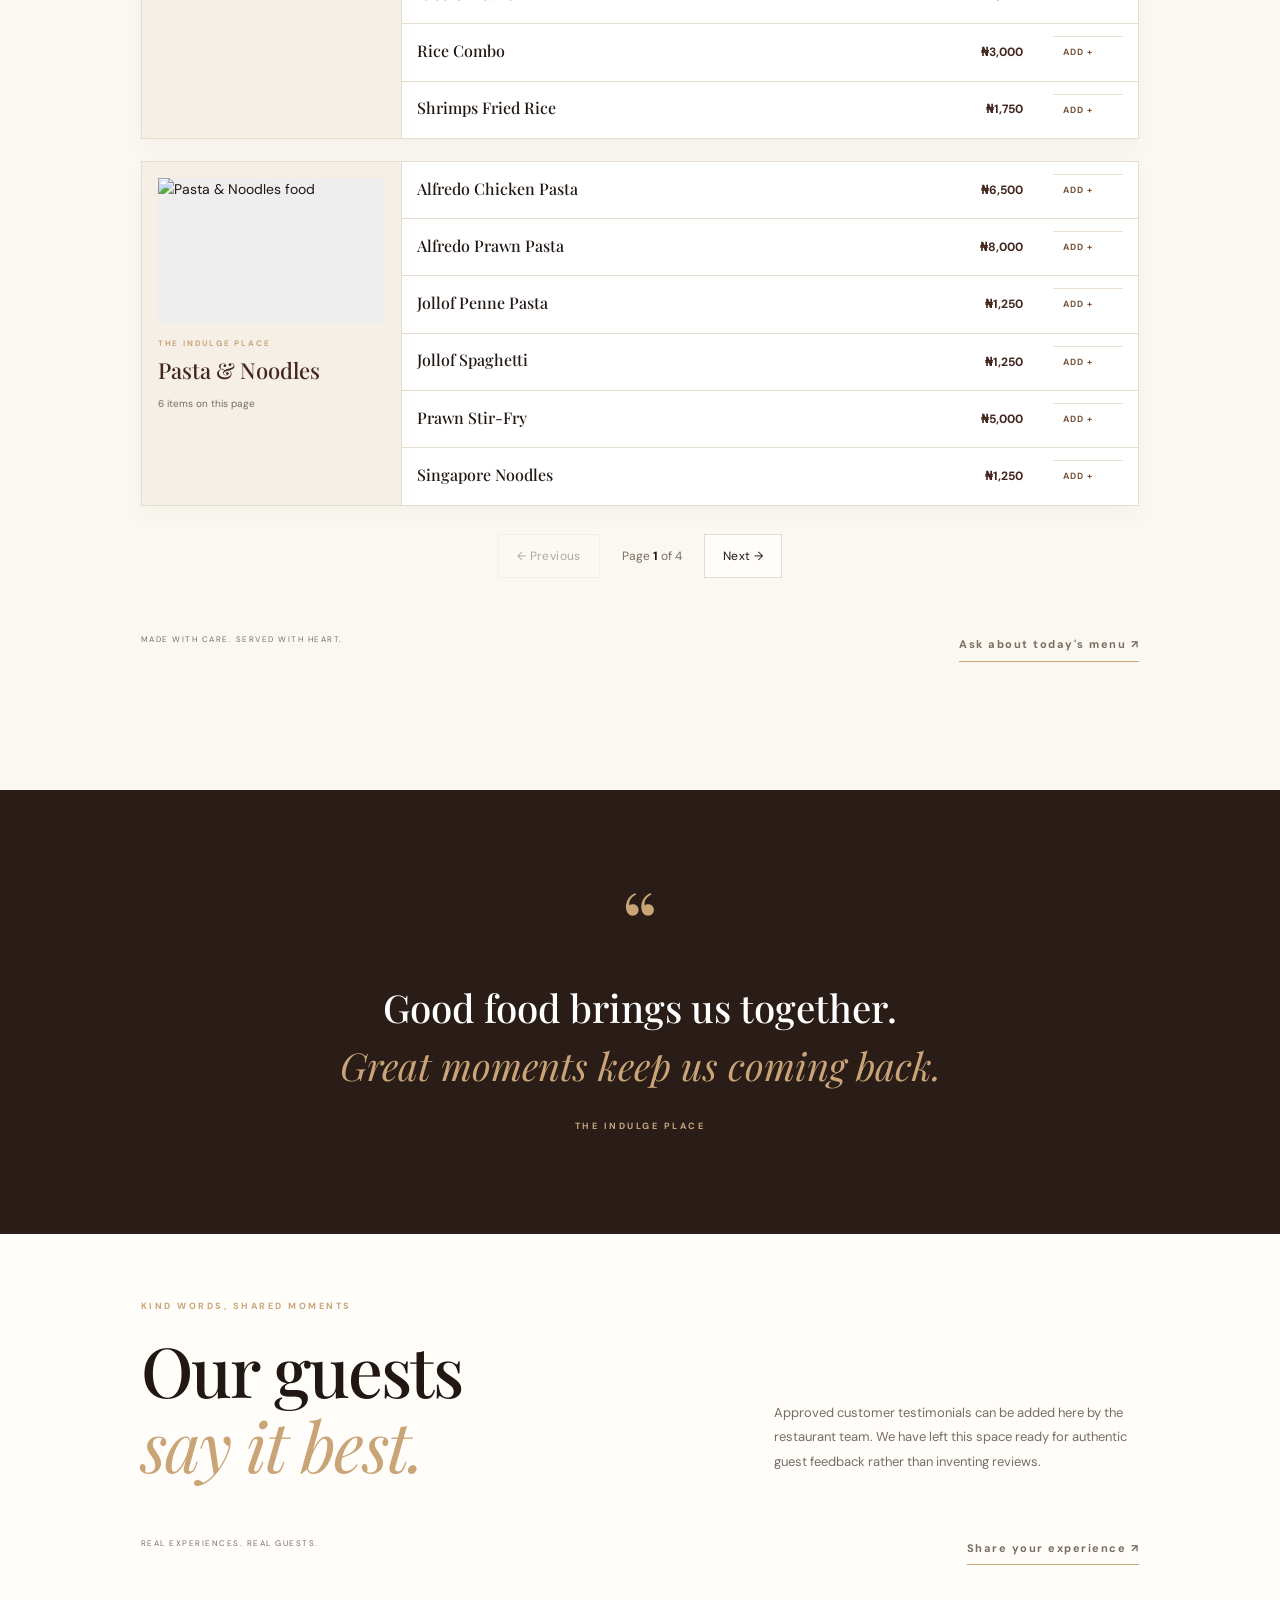
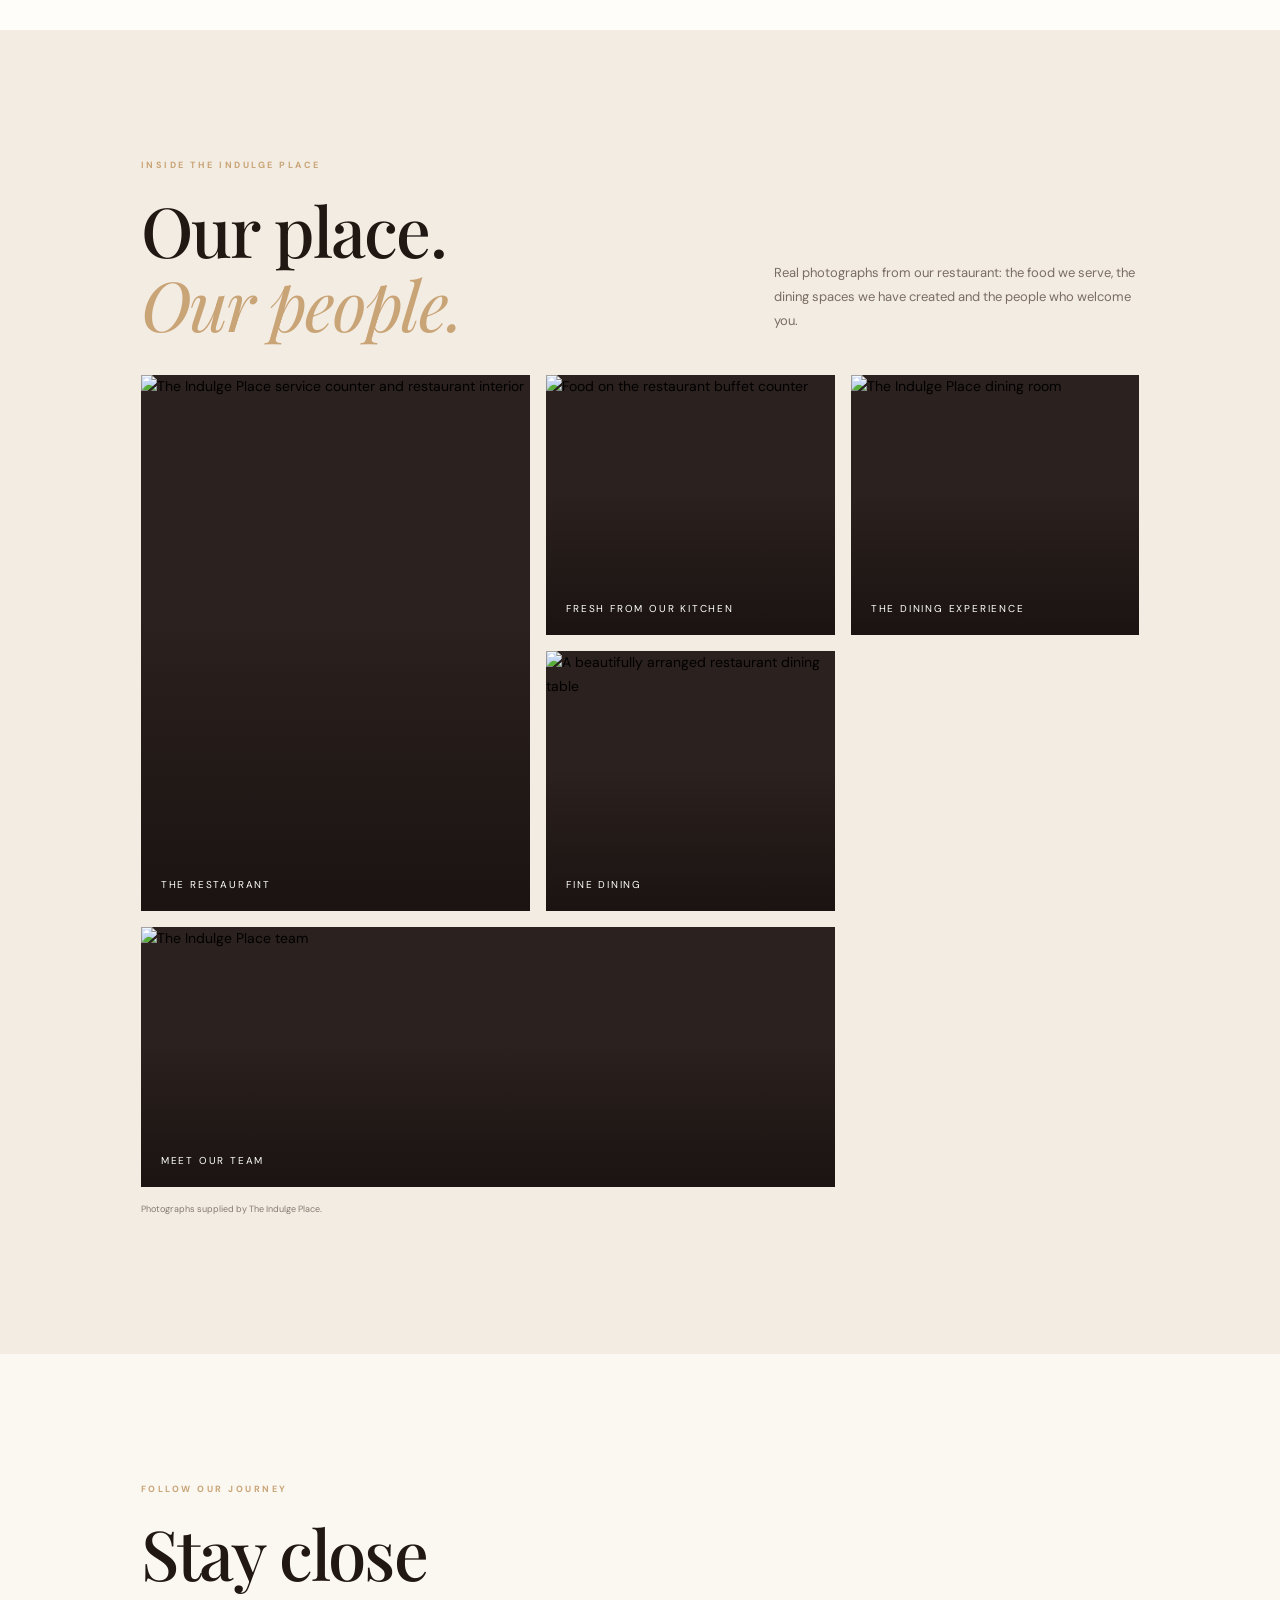
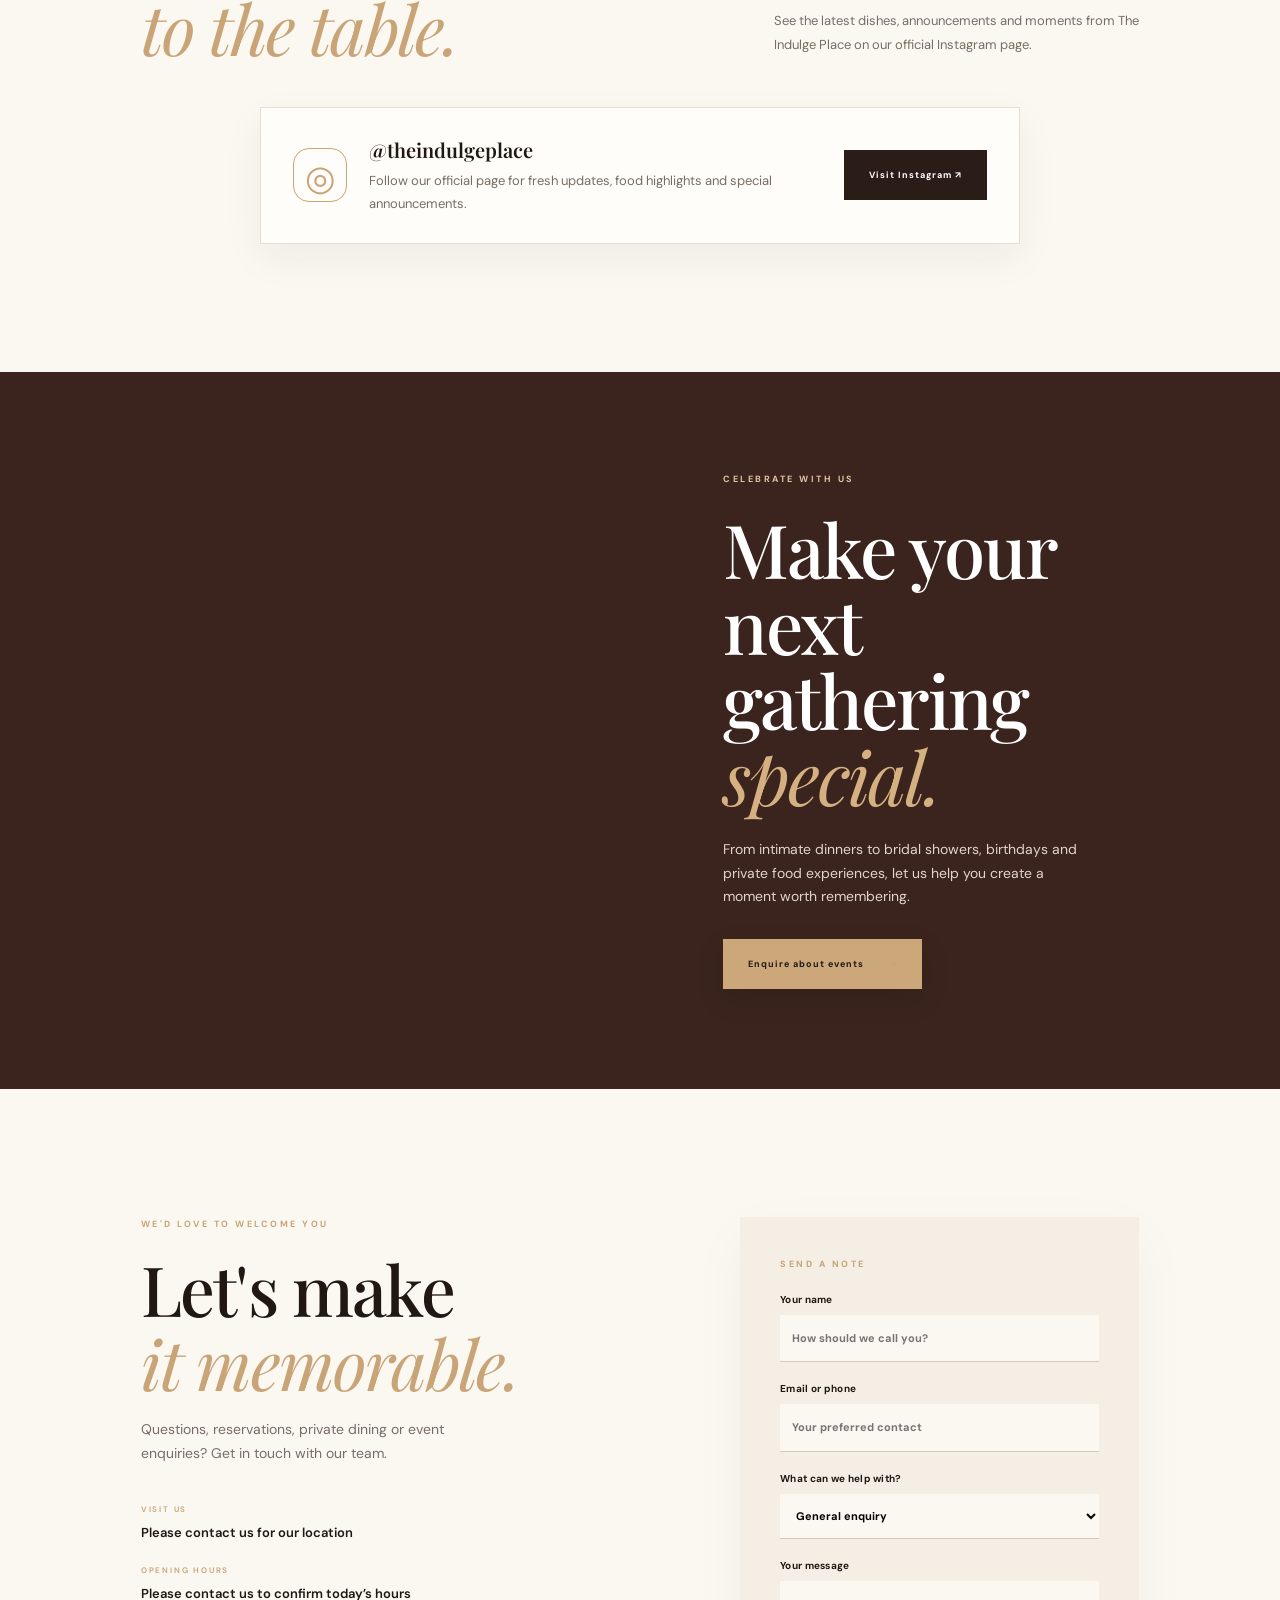
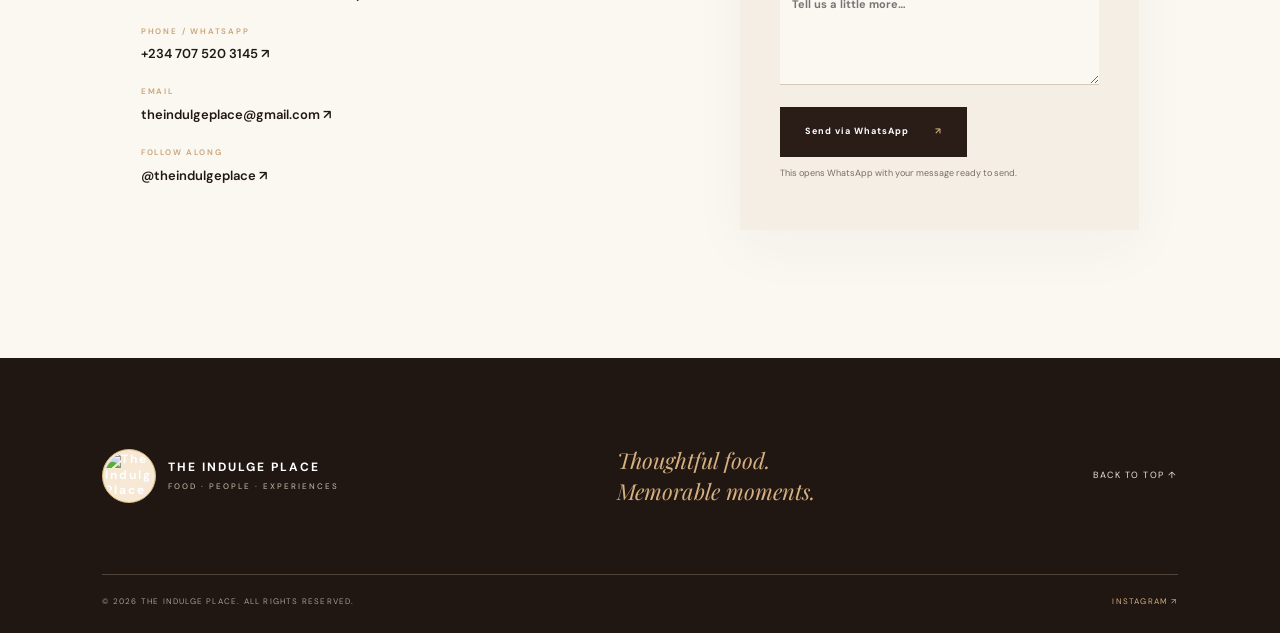
==== commit 2fd1901f: "Add authentic restaurant gallery and paginated menu browsing" ====
--- a/public/index.html
+++ b/public/index.html
@@ -1,12 +1,12 @@
 <!doctype html>
 <html lang="en"><head><meta charset="utf-8"><meta name="viewport" content="width=device-width,initial-scale=1"><meta name="theme-color" content="#241b18"><meta name="description" content="The Indulge Place — thoughtful food, warm hospitality and memorable dining experiences."><title>The Indulge Place | A Taste Worth Remembering</title><link rel="preconnect" href="https://fonts.googleapis.com"><link rel="preconnect" href="https://fonts.gstatic.com" crossorigin><link href="https://fonts.googleapis.com/css2?family=DM+Sans:wght@400;500;600;700&family=Playfair+Display:wght@400;500;600;700&display=swap" rel="stylesheet"><link rel="stylesheet" href="styles.css"><link rel="stylesheet" href="menu-overrides.css"></head><body>
 <div class="announcement">GOOD FOOD. GOOD COMPANY. BEAUTIFUL MOMENTS.</div><header class="site-header"><a class="brand" href="#home"><img class="brand-logo" src="assets/indulge-logo.jpg" alt="The Indulge Place logo"><span>THE INDULGE PLACE<small>FOOD · PEOPLE · EXPERIENCES</small></span></a><button class="menu-toggle" aria-label="Open menu" aria-expanded="false" aria-controls="primaryNav">☰</button><nav class="nav" id="primaryNav"><a href="#home">Home</a><a href="#story">Our Story</a><a href="#menu">Menu</a><a href="#gallery">Gallery</a><a href="#contact">Contact</a></nav><a class="header-cta" href="#menu">Order Now <span>↗</span></a></header>
-<main><section class="hero" id="home"><div class="hero-photo" aria-label="Featured Nigerian food"><img src="assets/plantain-porridge.jpg" alt="Nigerian plantain porridge"><img src="assets/amala.jpg" alt="Nigerian amala with stew"><img src="assets/small-chops.jpg" alt="Nigerian small chops platter"></div><div class="hero-shade"></div><div class="hero-content"><p class="eyebrow light">A PLACE TO SLOW DOWN & SAVOUR</p><h1>Make room<br>for <em>indulgence.</em></h1><p class="hero-copy">Thoughtful food, warm hospitality and moments that deserve to be remembered.</p><div class="hero-actions"><a class="btn btn-gold" href="#menu">Order Now <span>↗</span></a><a class="btn btn-glass" href="#menu">Explore Menu <span>↓</span></a><a class="text-link light-link" href="#story">Discover our story <span>→</span></a></div></div><div class="hero-note">GOOD TASTE, BEAUTIFULLY SERVED <span>— EST. WITH LOVE</span></div></section>
+<main><section class="hero" id="home"><div class="hero-photo" aria-label="The Indulge Place restaurant"><img src="assets/restaurant-2.webp" alt="The Indulge Place restaurant service counter"><img src="assets/restaurant-1.webp" alt="Fresh food displayed at The Indulge Place"><img src="assets/restaurant-4.webp" alt="The Indulge Place dining room"></div><div class="hero-shade"></div><div class="hero-content"><p class="eyebrow light">A PLACE TO SLOW DOWN & SAVOUR</p><h1>Make room<br>for <em>indulgence.</em></h1><p class="hero-copy">Thoughtful food, warm hospitality and moments that deserve to be remembered.</p><div class="hero-actions"><a class="btn btn-gold" href="#menu">Order Now <span>↗</span></a><a class="btn btn-glass" href="#menu">Explore Menu <span>↓</span></a><a class="text-link light-link" href="#story">Discover our story <span>→</span></a></div></div><div class="hero-note">GOOD TASTE, BEAUTIFULLY SERVED <span>— EST. WITH LOVE</span></div></section>
 <section class="intro section-pad" id="story"><div class="intro-label"><span class="eyebrow">WELCOME TO OUR TABLE</span><span class="fine-line"></span></div><div class="intro-grid"><div><h2>More than a meal.<br><em>It's a feeling.</em></h2></div><div class="intro-text"><p class="lead">At The Indulge Place, every detail is an invitation to enjoy the moment.</p><p>From beautifully prepared food to thoughtful hospitality, we create a setting for good conversations, shared plates and celebrations big and small.</p><a class="under-link" href="#contact">Come experience it <span>↗</span></a></div></div></section>
 <section class="feature-band"><div class="feature-image"></div><div class="feature-copy"><span class="eyebrow light">THE ART OF HOSPITALITY</span><h2>Gather.<br>Savour.<br><em>Stay awhile.</em></h2><p>Whether it is a relaxed meal, a private dinner or a special celebration, there is always room for something memorable.</p><a class="btn btn-outline" href="#contact">Plan your experience <span>↗</span></a></div></section>
-<section class="menu-section section-pad" id="menu"><div class="section-heading"><div><span class="eyebrow">MADE TO BE ENJOYED</span><h2>A little taste<br><em>of indulgence.</em></h2></div><p>Explore our selection and find something you'll love. Menu items and prices are updated by the restaurant team.</p></div><div class="menu-source-switch" role="group" aria-label="Choose a menu"><button class="menu-source active" type="button" data-menu-source="Main Restaurant Menu">Main Restaurant Menu</button><button class="menu-source" type="button" data-menu-source="Fine Dining Menu">Fine Dining Menu</button></div><p class="menu-count" id="menuCount" aria-live="polite"></p><div class="menu-tools"><div class="filters" id="filters"><button class="filter active" data-category="all">All</button></div><label class="search-box"><span>⌕</span><input id="menuSearch" type="search" placeholder="Find a favourite…" aria-label="Search menu"></label></div><div class="menu-grid" id="menuGrid"><div class="empty-state">Our menu is being prepared. Please check back soon.</div></div><div class="menu-bottom"><span>MADE WITH CARE. SERVED WITH HEART.</span><a class="under-link" href="#contact">Ask about today's menu ↗</a></div></section>
+<section class="menu-section section-pad" id="menu"><div class="section-heading"><div><span class="eyebrow">MADE TO BE ENJOYED</span><h2>A little taste<br><em>of indulgence.</em></h2></div><p>Explore our selection and find something you'll love. Menu items and prices are updated by the restaurant team.</p></div><div class="menu-source-switch" role="group" aria-label="Choose a menu"><button class="menu-source active" type="button" data-menu-source="Main Restaurant Menu">Main Restaurant Menu</button><button class="menu-source" type="button" data-menu-source="Fine Dining Menu">Fine Dining Menu</button></div><p class="menu-count" id="menuCount" aria-live="polite"></p><div class="menu-tools"><div class="filters" id="filters"><button class="filter active" data-category="all">All</button></div><label class="search-box"><span>⌕</span><input id="menuSearch" type="search" placeholder="Find a favourite…" aria-label="Search menu"></label></div><div class="menu-grid" id="menuGrid"><div class="empty-state">Our menu is being prepared. Please check back soon.</div></div><nav class="menu-pagination" id="menuPagination" aria-label="Menu pages"></nav><div class="menu-bottom"><span>MADE WITH CARE. SERVED WITH HEART.</span><a class="under-link" href="#contact">Ask about today's menu ↗</a></div></section>
 <section class="quote-band"><span class="quote-mark">“</span><p>Good food brings us together.<br><em>Great moments keep us coming back.</em></p><span class="eyebrow">THE INDULGE PLACE</span></section><section class="section-pad" style="background:#fffdf9;padding-top:65px;padding-bottom:65px"><div class="section-heading"><div><span class="eyebrow">KIND WORDS, SHARED MOMENTS</span><h2>Our guests<br><em>say it best.</em></h2></div><p>Approved customer testimonials can be added here by the restaurant team. We have left this space ready for authentic guest feedback rather than inventing reviews.</p></div><div class="menu-bottom"><span>REAL EXPERIENCES. REAL GUESTS.</span><a class="under-link" href="https://www.instagram.com/theindulgeplace/" target="_blank" rel="noreferrer">Share your experience ↗</a></div></section>
-<section class="gallery-section section-pad" id="gallery"><div class="section-heading"><div><span class="eyebrow">A FEAST FOR THE EYES</span><h2>Moments worth<br><em>sharing.</em></h2></div><p>A glimpse into the food, atmosphere and experiences that make every visit special.</p></div><div class="gallery-grid"><button class="gallery-tile tall" data-full="assets/plantain-porridge.jpg"><img src="assets/plantain-porridge.jpg" alt="Nigerian green plantain porridge with seafood"><span>01 / PLANTAIN PORRIDGE</span></button><button class="gallery-tile" data-full="assets/small-chops.jpg"><img src="assets/small-chops.jpg" alt="Nigerian small chops platter"><span>02 / SMALL CHOPS</span></button><button class="gallery-tile wide" data-full="assets/spring-rolls.jpg"><img src="assets/spring-rolls.jpg" alt="Golden Nigerian spring rolls"><span>03 / SPRING ROLLS</span></button></div><p class="gallery-disclaimer">Food photography is for menu inspiration; actual restaurant presentation may vary.</p></section>
+<section class="gallery-section section-pad" id="gallery"><div class="section-heading"><div><span class="eyebrow">INSIDE THE INDULGE PLACE</span><h2>Our place.<br><em>Our people.</em></h2></div><p>Real photographs from our restaurant: the food we serve, the dining spaces we have created and the people who welcome you.</p></div><div class="real-gallery-grid"><button class="real-gallery-item real-gallery-feature" data-full="assets/restaurant-2.webp"><img loading="lazy" src="assets/restaurant-2.webp" alt="The Indulge Place service counter and restaurant interior"><span>THE RESTAURANT</span></button><button class="real-gallery-item" data-full="assets/restaurant-1.webp"><img loading="lazy" src="assets/restaurant-1.webp" alt="Food on the restaurant buffet counter"><span>FRESH FROM OUR KITCHEN</span></button><button class="real-gallery-item" data-full="assets/restaurant-4.webp"><img loading="lazy" src="assets/restaurant-4.webp" alt="The Indulge Place dining room"><span>THE DINING EXPERIENCE</span></button><button class="real-gallery-item" data-full="assets/restaurant-3.webp"><img loading="lazy" src="assets/restaurant-3.webp" alt="A beautifully arranged restaurant dining table"><span>FINE DINING</span></button><button class="real-gallery-item real-gallery-team" data-full="assets/restaurant-5.webp"><img loading="lazy" src="assets/restaurant-5.webp" alt="The Indulge Place team"><span>MEET OUR TEAM</span></button></div><p class="gallery-disclaimer">Photographs supplied by The Indulge Place.</p></section>
 <section class="social-reels section-pad" id="reels"><div class="section-heading"><div><span class="eyebrow">FOLLOW OUR JOURNEY</span><h2>Stay close<br><em>to the table.</em></h2></div><p>See the latest dishes, announcements and moments from The Indulge Place on our official Instagram page.</p></div><div class="instagram-cta"><div class="instagram-mark">◎</div><div><strong>@theindulgeplace</strong><p>Follow our official page for fresh updates, food highlights and special announcements.</p></div><a class="btn btn-dark" href="https://www.instagram.com/theindulgeplace/" target="_blank" rel="noopener noreferrer">Visit Instagram ↗</a></div></section>
 <section class="experience"><div class="experience-photo"></div><div class="experience-content"><span class="eyebrow light">CELEBRATE WITH US</span><h2>Make your next<br>gathering <em>special.</em></h2><p>From intimate dinners to bridal showers, birthdays and private food experiences, let us help you create a moment worth remembering.</p><a class="btn btn-gold" href="#contact">Enquire about events <span>↗</span></a></div></section>
 <section class="contact-section section-pad" id="contact"><div class="contact-left"><span class="eyebrow">WE'D LOVE TO WELCOME YOU</span><h2>Let's make<br><em>it memorable.</em></h2><p>Questions, reservations, private dining or event enquiries? Get in touch with our team.</p><div class="contact-details"><a href="#contact"><span>VISIT US</span>Please contact us for our location</a><a href="#contact"><span>OPENING HOURS</span>Please contact us to confirm today’s hours</a><a href="tel:+2347075203145"><span>PHONE / WHATSAPP</span>+234 707 520 3145 ↗</a><a href="mailto:theindulgeplace@gmail.com"><span>EMAIL</span>theindulgeplace@gmail.com ↗</a><a href="https://www.instagram.com/theindulgeplace/" target="_blank" rel="noreferrer"><span>FOLLOW ALONG</span>@theindulgeplace ↗</a></div></div><form class="contact-form" id="contactForm"><span class="eyebrow">SEND A NOTE</span><label>Your name<input name="name" required maxlength="100" placeholder="How should we call you?"></label><label>Email or phone<input name="contact" required maxlength="150" placeholder="Your preferred contact"></label><label>What can we help with?<select name="subject"><option>General enquiry</option><option>Reservation</option><option>Private dining</option><option>Event / celebration</option><option>Other</option></select></label><label>Your message<textarea name="message" rows="4" required maxlength="1000" placeholder="Tell us a little more…"></textarea></label><button class="btn btn-dark" type="submit">Send via WhatsApp <span>↗</span></button><p class="form-note">This opens WhatsApp with your message ready to send.</p></form></section></main>
--- a/public/menu-overrides.css
+++ b/public/menu-overrides.css
@@ -2,3 +2,5 @@
 .instagram-cta{display:flex;align-items:center;gap:22px;max-width:760px;margin:42px auto 0;padding:28px 32px;background:#fffdf9;border:1px solid #e7ded3;box-shadow:0 14px 38px rgba(36,27,24,.06)}.instagram-mark{width:54px;height:54px;flex:0 0 54px;border:1px solid var(--gold);border-radius:16px;display:grid;place-items:center;font-size:35px;color:var(--gold)}.instagram-cta>div:nth-child(2){flex:1}.instagram-cta strong{font:600 20px var(--serif)}.instagram-cta p{margin:5px 0 0;color:var(--muted);font-size:13px}@media(max-width:600px){.instagram-cta{align-items:flex-start;flex-wrap:wrap;padding:22px}.instagram-cta .btn{width:100%;text-align:center}}
 .menu-tools{margin-top:24px}
 @media(max-width:650px){.menu-tools{flex-direction:column;align-items:stretch}.search-box{align-self:stretch}.search-box input{width:100%}}
+
+.real-gallery-grid{display:grid;grid-template-columns:1.35fr 1fr 1fr;grid-auto-rows:260px;gap:16px;margin-top:34px}.real-gallery-item{position:relative;display:block;padding:0;border:0;overflow:hidden;background:#2b211e;cursor:zoom-in;text-align:left}.real-gallery-item img{width:100%;height:100%;object-fit:cover;display:block;transition:transform .6s ease}.real-gallery-item:hover img{transform:scale(1.045)}.real-gallery-item:after{content:"";position:absolute;inset:45% 0 0;background:linear-gradient(transparent,rgba(20,14,12,.72))}.real-gallery-item span{position:absolute;z-index:1;left:20px;bottom:18px;color:#fff;font-size:10px;letter-spacing:1.8px}.real-gallery-feature{grid-row:span 2}.real-gallery-team{grid-column:span 2}.menu-pagination{display:flex;align-items:center;justify-content:center;gap:22px;margin:28px auto 8px;color:var(--muted);font-size:12px}.menu-pagination button{border:1px solid var(--line);background:#fffdf9;color:var(--ink);padding:11px 18px;letter-spacing:.4px}.menu-pagination button:disabled{opacity:.35;cursor:not-allowed}.menu-pagination strong{color:var(--ink)}@media(max-width:700px){.real-gallery-grid{grid-template-columns:1fr 1fr;grid-auto-rows:190px;gap:10px}.real-gallery-feature{grid-row:span 2}.real-gallery-team{grid-column:span 2}.menu-pagination{gap:12px}.menu-pagination button{padding:10px 12px}}
